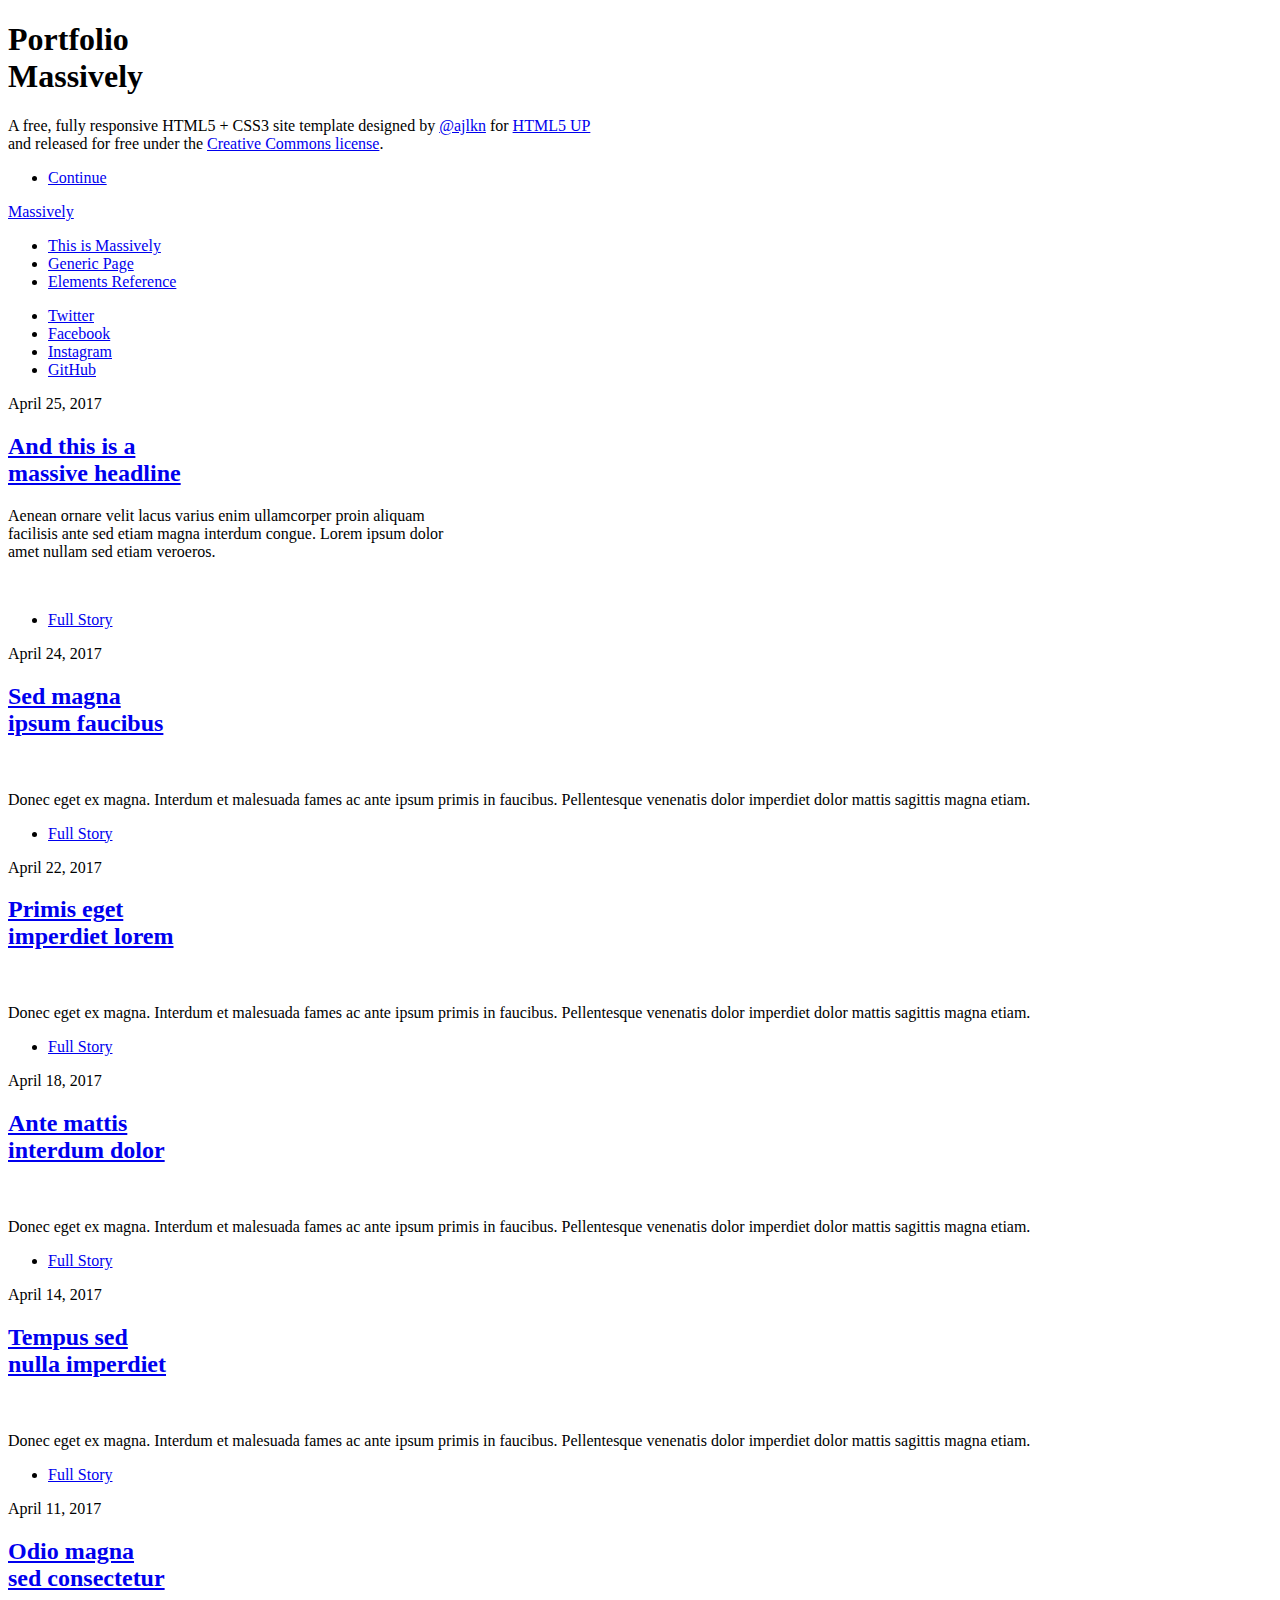
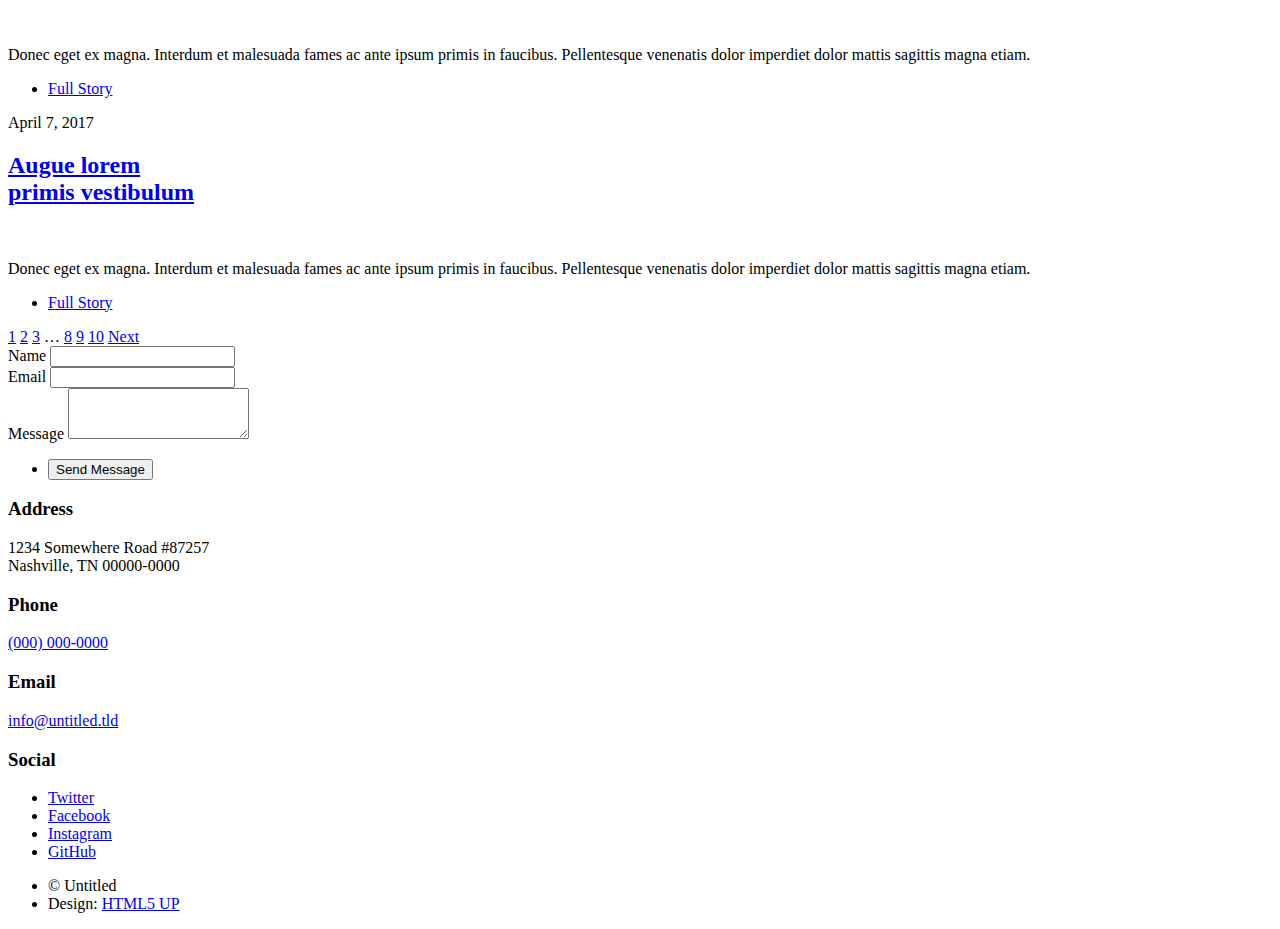
==== index.html @ 1405ef48 "Add files via upload" ====
<!DOCTYPE HTML>
<!--
	Massively by HTML5 UP
	html5up.net | @ajlkn
	Free for personal and commercial use under the CCA 3.0 license (html5up.net/license)
-->
<html>
	<head>
		<title>Massively by HTML5 UP</title>
		<meta charset="utf-8" />
		<meta name="viewport" content="width=device-width, initial-scale=1, user-scalable=no" />
		<link rel="stylesheet" href="assets/css/main.css" />
		<noscript><link rel="stylesheet" href="assets/css/noscript.css" /></noscript>
	</head>
	<body class="is-preload">

		<!-- Wrapper -->
			<div id="wrapper" class="fade-in">

				<!-- Intro -->
					<div id="intro">
						<h1>Portfolio<br />
						Massively</h1>
						<p>A free, fully responsive HTML5 + CSS3 site template designed by <a href="https://twitter.com/ajlkn">@ajlkn</a> for <a href="https://html5up.net">HTML5 UP</a><br />
						and released for free under the <a href="https://html5up.net/license">Creative Commons license</a>.</p>
						<ul class="actions">
							<li><a href="#header" class="button icon solid solo fa-arrow-down scrolly">Continue</a></li>
						</ul>
					</div>

				<!-- Header -->
					<header id="header">
						<a href="index.html" class="logo">Massively</a>
					</header>

				<!-- Nav -->
					<nav id="nav">
						<ul class="links">
							<li class="active"><a href="index.html">This is Massively</a></li>
							<li><a href="generic.html">Generic Page</a></li>
							<li><a href="elements.html">Elements Reference</a></li>
						</ul>
						<ul class="icons">
							<li><a href="#" class="icon brands fa-twitter"><span class="label">Twitter</span></a></li>
							<li><a href="#" class="icon brands fa-facebook-f"><span class="label">Facebook</span></a></li>
							<li><a href="#" class="icon brands fa-linkedin"><span class="label">Instagram</span></a></li>
							<li><a href="#" class="icon brands fa-github"><span class="label">GitHub</span></a></li>
						</ul>
					</nav>

				<!-- Main -->
					<div id="main">

						<!-- Featured Post -->
							<article class="post featured">
								<header class="major">
									<span class="date">April 25, 2017</span>
									<h2><a href="#">And this is a<br />
									massive headline</a></h2>
									<p>Aenean ornare velit lacus varius enim ullamcorper proin aliquam<br />
									facilisis ante sed etiam magna interdum congue. Lorem ipsum dolor<br />
									amet nullam sed etiam veroeros.</p>
								</header>
								<a href="#" class="image main"><img src="images/pic01.jpg" alt="" /></a>
								<ul class="actions special">
									<li><a href="#" class="button large">Full Story</a></li>
								</ul>
							</article>

						<!-- Posts -->
							<section class="posts">
								<article>
									<header>
										<span class="date">April 24, 2017</span>
										<h2><a href="#">Sed magna<br />
										ipsum faucibus</a></h2>
									</header>
									<a href="#" class="image fit"><img src="images/pic02.jpg" alt="" /></a>
									<p>Donec eget ex magna. Interdum et malesuada fames ac ante ipsum primis in faucibus. Pellentesque venenatis dolor imperdiet dolor mattis sagittis magna etiam.</p>
									<ul class="actions special">
										<li><a href="#" class="button">Full Story</a></li>
									</ul>
								</article>
								<article>
									<header>
										<span class="date">April 22, 2017</span>
										<h2><a href="#">Primis eget<br />
										imperdiet lorem</a></h2>
									</header>
									<a href="#" class="image fit"><img src="images/pic03.jpg" alt="" /></a>
									<p>Donec eget ex magna. Interdum et malesuada fames ac ante ipsum primis in faucibus. Pellentesque venenatis dolor imperdiet dolor mattis sagittis magna etiam.</p>
									<ul class="actions special">
										<li><a href="#" class="button">Full Story</a></li>
									</ul>
								</article>
								<article>
									<header>
										<span class="date">April 18, 2017</span>
										<h2><a href="#">Ante mattis<br />
										interdum dolor</a></h2>
									</header>
									<a href="#" class="image fit"><img src="images/pic04.jpg" alt="" /></a>
									<p>Donec eget ex magna. Interdum et malesuada fames ac ante ipsum primis in faucibus. Pellentesque venenatis dolor imperdiet dolor mattis sagittis magna etiam.</p>
									<ul class="actions special">
										<li><a href="#" class="button">Full Story</a></li>
									</ul>
								</article>
								<article>
									<header>
										<span class="date">April 14, 2017</span>
										<h2><a href="#">Tempus sed<br />
										nulla imperdiet</a></h2>
									</header>
									<a href="#" class="image fit"><img src="images/pic05.jpg" alt="" /></a>
									<p>Donec eget ex magna. Interdum et malesuada fames ac ante ipsum primis in faucibus. Pellentesque venenatis dolor imperdiet dolor mattis sagittis magna etiam.</p>
									<ul class="actions special">
										<li><a href="#" class="button">Full Story</a></li>
									</ul>
								</article>
								<article>
									<header>
										<span class="date">April 11, 2017</span>
										<h2><a href="#">Odio magna<br />
										sed consectetur</a></h2>
									</header>
									<a href="#" class="image fit"><img src="images/pic06.jpg" alt="" /></a>
									<p>Donec eget ex magna. Interdum et malesuada fames ac ante ipsum primis in faucibus. Pellentesque venenatis dolor imperdiet dolor mattis sagittis magna etiam.</p>
									<ul class="actions special">
										<li><a href="#" class="button">Full Story</a></li>
									</ul>
								</article>
								<article>
									<header>
										<span class="date">April 7, 2017</span>
										<h2><a href="#">Augue lorem<br />
										primis vestibulum</a></h2>
									</header>
									<a href="#" class="image fit"><img src="images/pic07.jpg" alt="" /></a>
									<p>Donec eget ex magna. Interdum et malesuada fames ac ante ipsum primis in faucibus. Pellentesque venenatis dolor imperdiet dolor mattis sagittis magna etiam.</p>
									<ul class="actions special">
										<li><a href="#" class="button">Full Story</a></li>
									</ul>
								</article>
							</section>

						<!-- Footer -->
							<footer>
								<div class="pagination">
									<!--<a href="#" class="previous">Prev</a>-->
									<a href="#" class="page active">1</a>
									<a href="#" class="page">2</a>
									<a href="#" class="page">3</a>
									<span class="extra">&hellip;</span>
									<a href="#" class="page">8</a>
									<a href="#" class="page">9</a>
									<a href="#" class="page">10</a>
									<a href="#" class="next">Next</a>
								</div>
							</footer>

					</div>

				<!-- Footer -->
					<footer id="footer">
						<section>
							<form method="post" action="#">
								<div class="fields">
									<div class="field">
										<label for="name">Name</label>
										<input type="text" name="name" id="name" />
									</div>
									<div class="field">
										<label for="email">Email</label>
										<input type="text" name="email" id="email" />
									</div>
									<div class="field">
										<label for="message">Message</label>
										<textarea name="message" id="message" rows="3"></textarea>
									</div>
								</div>
								<ul class="actions">
									<li><input type="submit" value="Send Message" /></li>
								</ul>
							</form>
						</section>
						<section class="split contact">
							<section class="alt">
								<h3>Address</h3>
								<p>1234 Somewhere Road #87257<br />
								Nashville, TN 00000-0000</p>
							</section>
							<section>
								<h3>Phone</h3>
								<p><a href="#">(000) 000-0000</a></p>
							</section>
							<section>
								<h3>Email</h3>
								<p><a href="#">info@untitled.tld</a></p>
							</section>
							<section>
								<h3>Social</h3>
								<ul class="icons alt">
									<li><a href="#" class="icon brands alt fa-twitter"><span class="label">Twitter</span></a></li>
									<li><a href="#" class="icon brands alt fa-facebook-f"><span class="label">Facebook</span></a></li>
									<li><a href="#" class="icon brands alt fa-instagram"><span class="label">Instagram</span></a></li>
									<li><a href="#" class="icon brands alt fa-github"><span class="label">GitHub</span></a></li>
								</ul>
							</section>
						</section>
					</footer>

				<!-- Copyright -->
					<div id="copyright">
						<ul><li>&copy; Untitled</li><li>Design: <a href="https://html5up.net">HTML5 UP</a></li></ul>
					</div>

			</div>

		<!-- Scripts -->
			<script src="assets/js/jquery.min.js"></script>
			<script src="assets/js/jquery.scrollex.min.js"></script>
			<script src="assets/js/jquery.scrolly.min.js"></script>
			<script src="assets/js/browser.min.js"></script>
			<script src="assets/js/breakpoints.min.js"></script>
			<script src="assets/js/util.js"></script>
			<script src="assets/js/main.js"></script>

	</body>
</html>
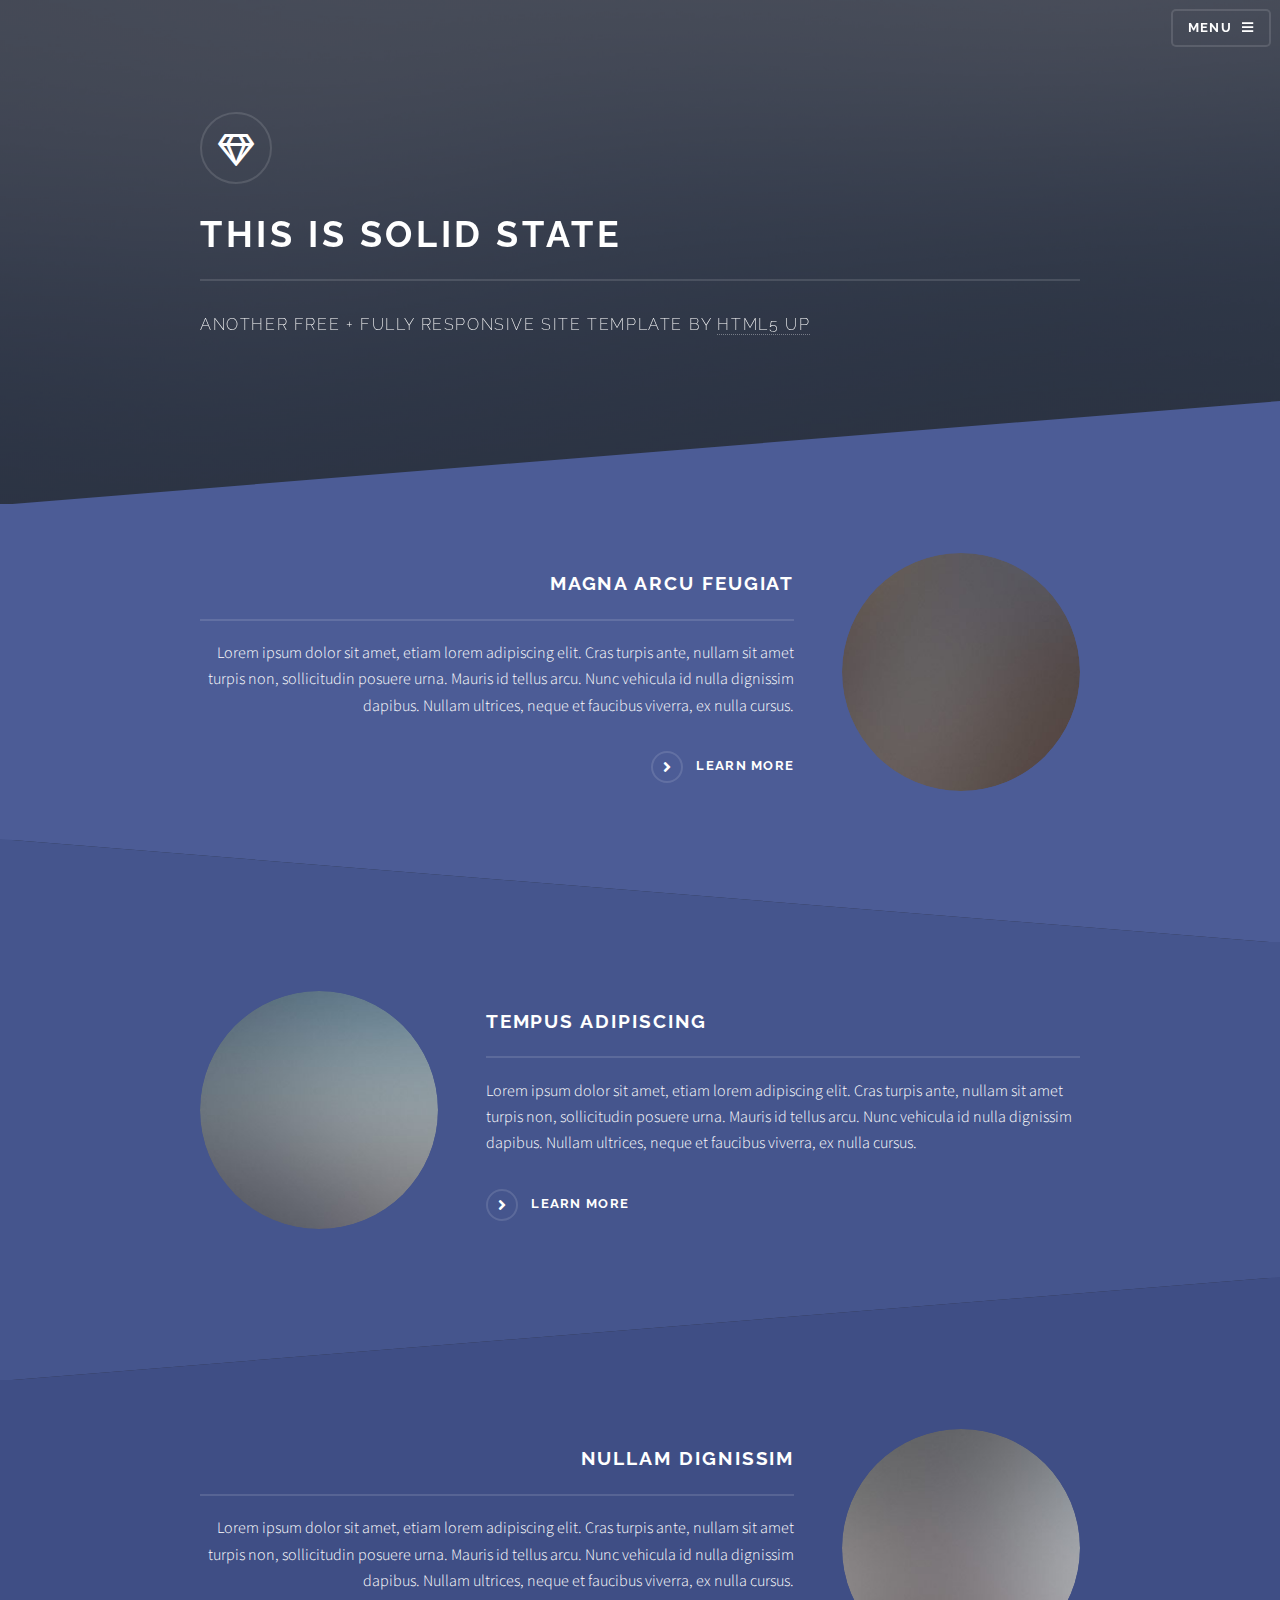
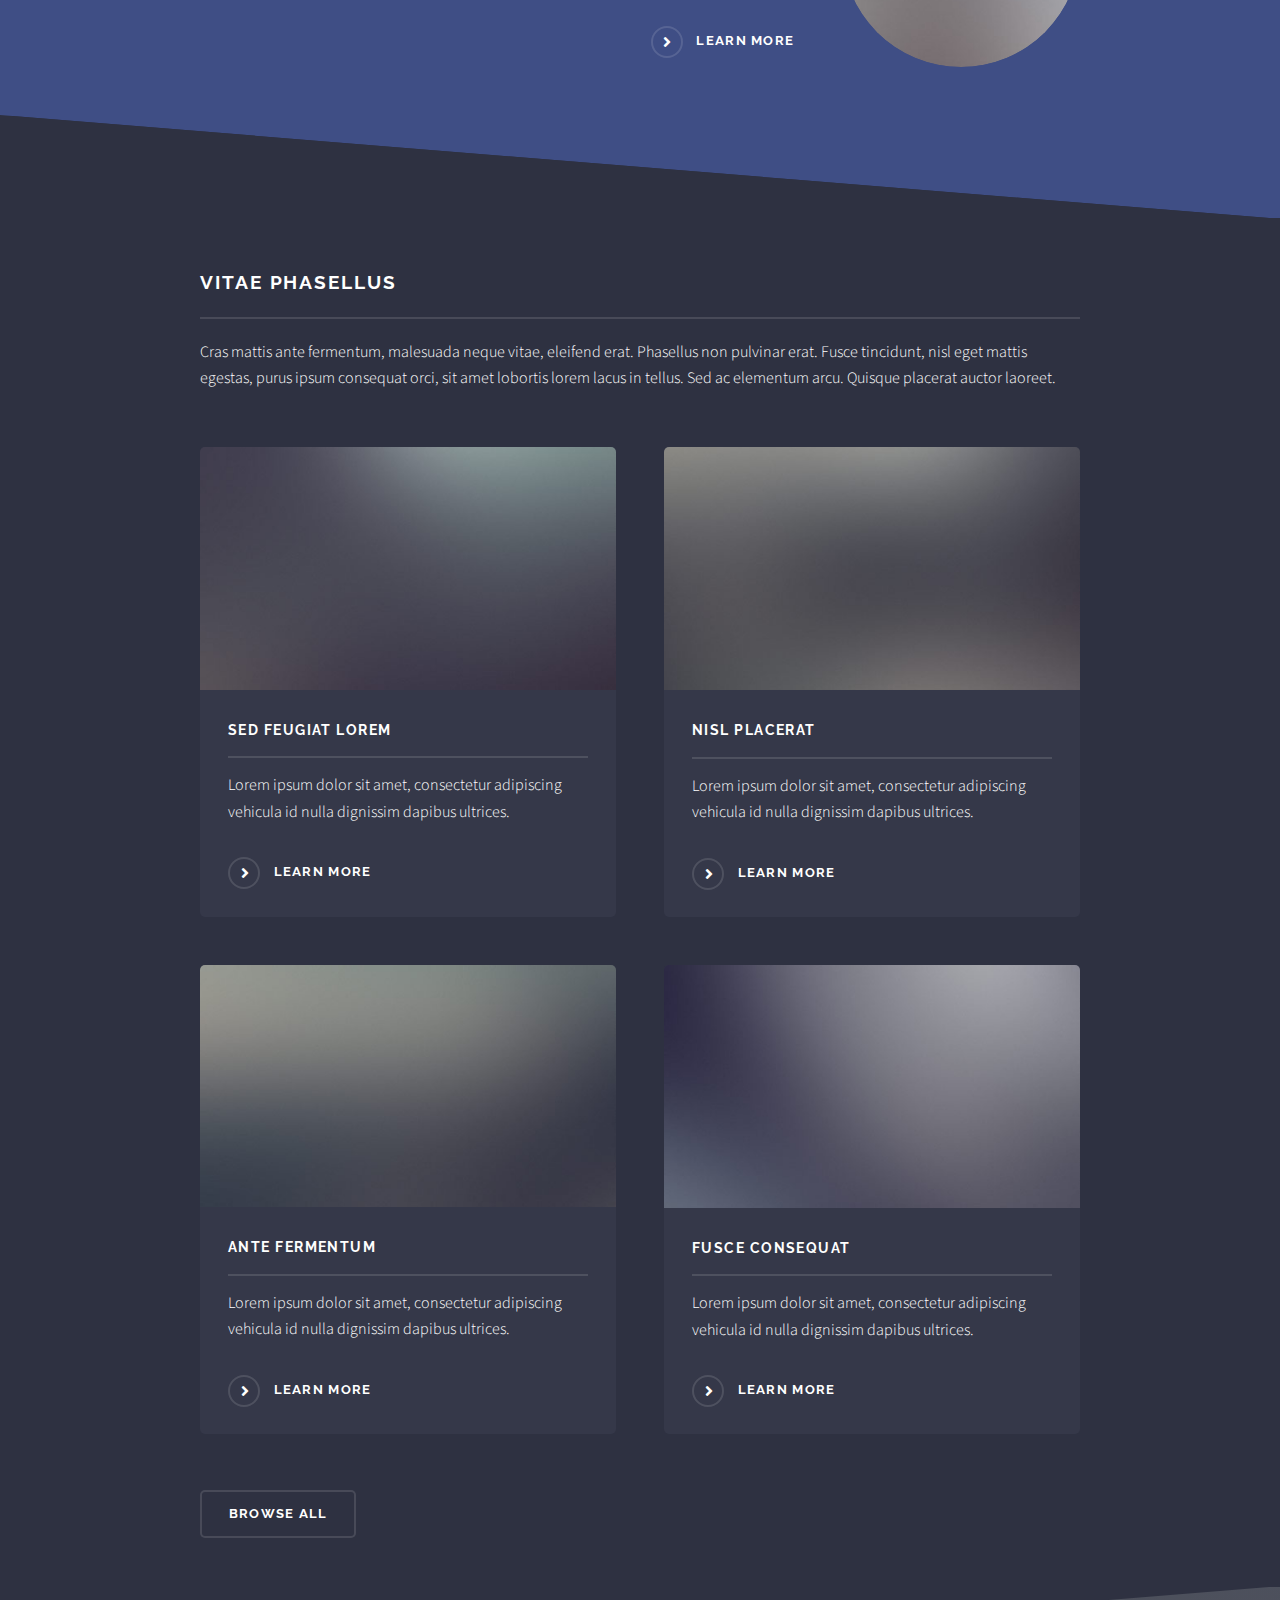
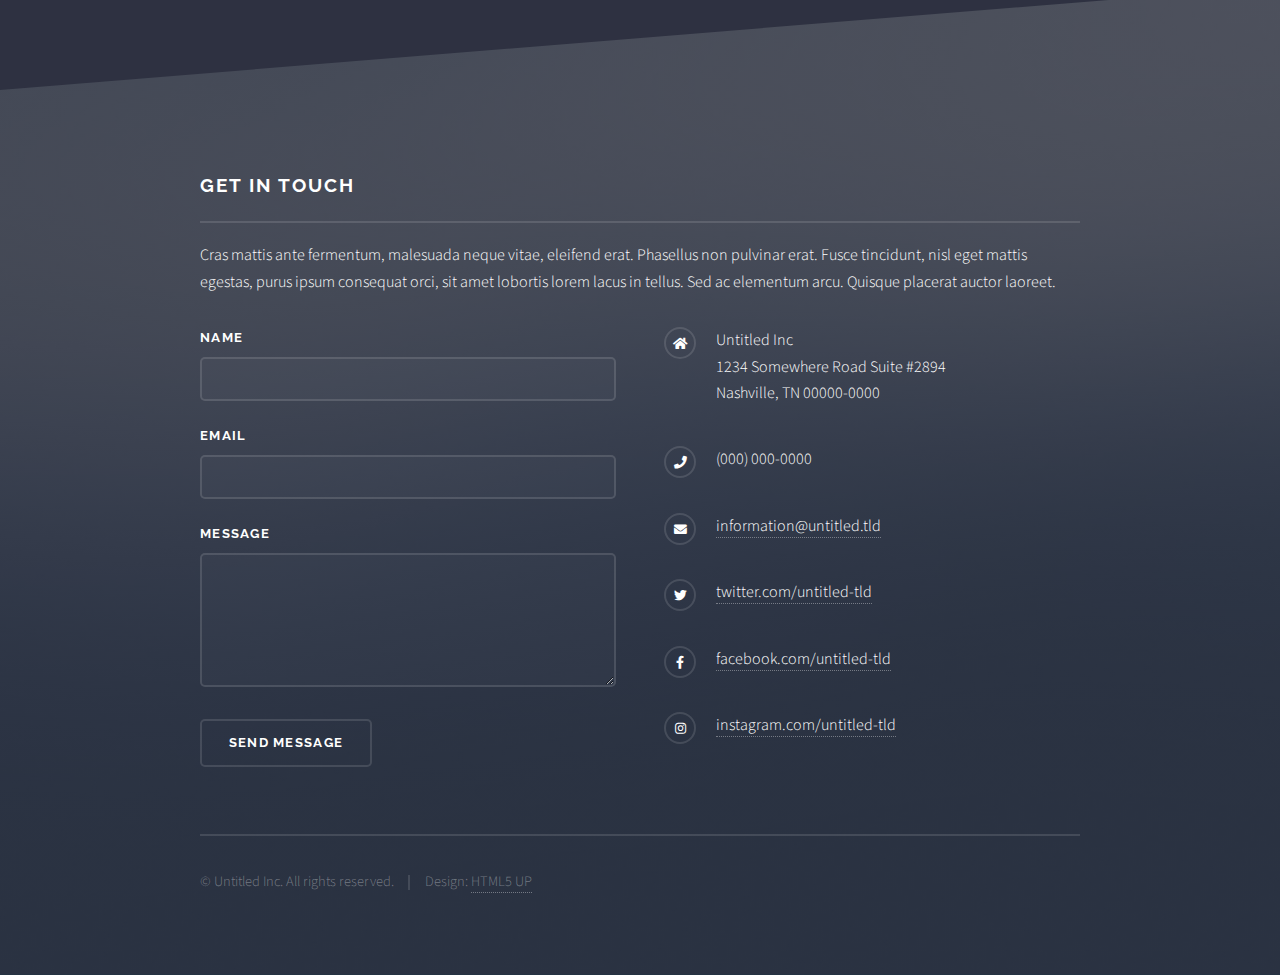
==== commit 2352ae18: "Add files via upload" ====
--- a/index.html
+++ b/index.html
@@ -1,12 +1,12 @@
 <!DOCTYPE HTML>
 <!--
-	Massively by HTML5 UP
+	Solid State by HTML5 UP
 	html5up.net | @ajlkn
 	Free for personal and commercial use under the CCA 3.0 license (html5up.net/license)
 -->
 <html>
 	<head>
-		<title>Massively by HTML5 UP</title>
+		<title>Solid State by HTML5 UP</title>
 		<meta charset="utf-8" />
 		<meta name="viewport" content="width=device-width, initial-scale=1, user-scalable=no" />
 		<link rel="stylesheet" href="assets/css/main.css" />
@@ -14,155 +14,124 @@
 	</head>
 	<body class="is-preload">
 
-		<!-- Wrapper -->
-			<div id="wrapper" class="fade-in">
-
-				<!-- Intro -->
-					<div id="intro">
-						<h1>Portfolio<br />
-						Massively</h1>
-						<p>A free, fully responsive HTML5 + CSS3 site template designed by <a href="https://twitter.com/ajlkn">@ajlkn</a> for <a href="https://html5up.net">HTML5 UP</a><br />
-						and released for free under the <a href="https://html5up.net/license">Creative Commons license</a>.</p>
-						<ul class="actions">
-							<li><a href="#header" class="button icon solid solo fa-arrow-down scrolly">Continue</a></li>
-						</ul>
-					</div>
+		<!-- Page Wrapper -->
+			<div id="page-wrapper">
 
 				<!-- Header -->
-					<header id="header">
-						<a href="index.html" class="logo">Massively</a>
+					<header id="header" class="alt">
+						<h1><a href="index.html">Solid State</a></h1>
+						<nav>
+							<a href="#menu">Menu</a>
+						</nav>
 					</header>
 
-				<!-- Nav -->
-					<nav id="nav">
-						<ul class="links">
-							<li class="active"><a href="index.html">This is Massively</a></li>
-							<li><a href="generic.html">Generic Page</a></li>
-							<li><a href="elements.html">Elements Reference</a></li>
-						</ul>
-						<ul class="icons">
-							<li><a href="#" class="icon brands fa-twitter"><span class="label">Twitter</span></a></li>
-							<li><a href="#" class="icon brands fa-facebook-f"><span class="label">Facebook</span></a></li>
-							<li><a href="#" class="icon brands fa-linkedin"><span class="label">Instagram</span></a></li>
-							<li><a href="#" class="icon brands fa-github"><span class="label">GitHub</span></a></li>
-						</ul>
+				<!-- Menu -->
+					<nav id="menu">
+						<div class="inner">
+							<h2>Menu</h2>
+							<ul class="links">
+								<li><a href="index.html">Home</a></li>
+								<li><a href="generic.html">Generic</a></li>
+								<li><a href="elements.html">Elements</a></li>
+								<li><a href="#">Log In</a></li>
+								<li><a href="#">Sign Up</a></li>
+							</ul>
+							<a href="#" class="close">Close</a>
+						</div>
 					</nav>
 
-				<!-- Main -->
-					<div id="main">
+				<!-- Banner -->
+					<section id="banner">
+						<div class="inner">
+							<div class="logo"><span class="icon fa-gem"></span></div>
+							<h2>This is Solid State</h2>
+							<p>Another free + fully responsive site template by <a href="http://html5up.net">HTML5 UP</a></p>
+						</div>
+					</section>
 
-						<!-- Featured Post -->
-							<article class="post featured">
-								<header class="major">
-									<span class="date">April 25, 2017</span>
-									<h2><a href="#">And this is a<br />
-									massive headline</a></h2>
-									<p>Aenean ornare velit lacus varius enim ullamcorper proin aliquam<br />
-									facilisis ante sed etiam magna interdum congue. Lorem ipsum dolor<br />
-									amet nullam sed etiam veroeros.</p>
-								</header>
-								<a href="#" class="image main"><img src="images/pic01.jpg" alt="" /></a>
-								<ul class="actions special">
-									<li><a href="#" class="button large">Full Story</a></li>
-								</ul>
-							</article>
+				<!-- Wrapper -->
+					<section id="wrapper">
 
-						<!-- Posts -->
-							<section class="posts">
-								<article>
-									<header>
-										<span class="date">April 24, 2017</span>
-										<h2><a href="#">Sed magna<br />
-										ipsum faucibus</a></h2>
-									</header>
-									<a href="#" class="image fit"><img src="images/pic02.jpg" alt="" /></a>
-									<p>Donec eget ex magna. Interdum et malesuada fames ac ante ipsum primis in faucibus. Pellentesque venenatis dolor imperdiet dolor mattis sagittis magna etiam.</p>
-									<ul class="actions special">
-										<li><a href="#" class="button">Full Story</a></li>
-									</ul>
-								</article>
-								<article>
-									<header>
-										<span class="date">April 22, 2017</span>
-										<h2><a href="#">Primis eget<br />
-										imperdiet lorem</a></h2>
-									</header>
-									<a href="#" class="image fit"><img src="images/pic03.jpg" alt="" /></a>
-									<p>Donec eget ex magna. Interdum et malesuada fames ac ante ipsum primis in faucibus. Pellentesque venenatis dolor imperdiet dolor mattis sagittis magna etiam.</p>
-									<ul class="actions special">
-										<li><a href="#" class="button">Full Story</a></li>
-									</ul>
-								</article>
-								<article>
-									<header>
-										<span class="date">April 18, 2017</span>
-										<h2><a href="#">Ante mattis<br />
-										interdum dolor</a></h2>
-									</header>
-									<a href="#" class="image fit"><img src="images/pic04.jpg" alt="" /></a>
-									<p>Donec eget ex magna. Interdum et malesuada fames ac ante ipsum primis in faucibus. Pellentesque venenatis dolor imperdiet dolor mattis sagittis magna etiam.</p>
-									<ul class="actions special">
-										<li><a href="#" class="button">Full Story</a></li>
-									</ul>
-								</article>
-								<article>
-									<header>
-										<span class="date">April 14, 2017</span>
-										<h2><a href="#">Tempus sed<br />
-										nulla imperdiet</a></h2>
-									</header>
-									<a href="#" class="image fit"><img src="images/pic05.jpg" alt="" /></a>
-									<p>Donec eget ex magna. Interdum et malesuada fames ac ante ipsum primis in faucibus. Pellentesque venenatis dolor imperdiet dolor mattis sagittis magna etiam.</p>
-									<ul class="actions special">
-										<li><a href="#" class="button">Full Story</a></li>
-									</ul>
-								</article>
-								<article>
-									<header>
-										<span class="date">April 11, 2017</span>
-										<h2><a href="#">Odio magna<br />
-										sed consectetur</a></h2>
-									</header>
-									<a href="#" class="image fit"><img src="images/pic06.jpg" alt="" /></a>
-									<p>Donec eget ex magna. Interdum et malesuada fames ac ante ipsum primis in faucibus. Pellentesque venenatis dolor imperdiet dolor mattis sagittis magna etiam.</p>
-									<ul class="actions special">
-										<li><a href="#" class="button">Full Story</a></li>
-									</ul>
-								</article>
-								<article>
-									<header>
-										<span class="date">April 7, 2017</span>
-										<h2><a href="#">Augue lorem<br />
-										primis vestibulum</a></h2>
-									</header>
-									<a href="#" class="image fit"><img src="images/pic07.jpg" alt="" /></a>
-									<p>Donec eget ex magna. Interdum et malesuada fames ac ante ipsum primis in faucibus. Pellentesque venenatis dolor imperdiet dolor mattis sagittis magna etiam.</p>
-									<ul class="actions special">
-										<li><a href="#" class="button">Full Story</a></li>
-									</ul>
-								</article>
+						<!-- One -->
+							<section id="one" class="wrapper spotlight style1">
+								<div class="inner">
+									<a href="#" class="image"><img src="images/pic01.jpg" alt="" /></a>
+									<div class="content">
+										<h2 class="major">Magna arcu feugiat</h2>
+										<p>Lorem ipsum dolor sit amet, etiam lorem adipiscing elit. Cras turpis ante, nullam sit amet turpis non, sollicitudin posuere urna. Mauris id tellus arcu. Nunc vehicula id nulla dignissim dapibus. Nullam ultrices, neque et faucibus viverra, ex nulla cursus.</p>
+										<a href="#" class="special">Learn more</a>
+									</div>
+								</div>
 							</section>
 
-						<!-- Footer -->
-							<footer>
-								<div class="pagination">
-									<!--<a href="#" class="previous">Prev</a>-->
-									<a href="#" class="page active">1</a>
-									<a href="#" class="page">2</a>
-									<a href="#" class="page">3</a>
-									<span class="extra">&hellip;</span>
-									<a href="#" class="page">8</a>
-									<a href="#" class="page">9</a>
-									<a href="#" class="page">10</a>
-									<a href="#" class="next">Next</a>
+						<!-- Two -->
+							<section id="two" class="wrapper alt spotlight style2">
+								<div class="inner">
+									<a href="#" class="image"><img src="images/pic02.jpg" alt="" /></a>
+									<div class="content">
+										<h2 class="major">Tempus adipiscing</h2>
+										<p>Lorem ipsum dolor sit amet, etiam lorem adipiscing elit. Cras turpis ante, nullam sit amet turpis non, sollicitudin posuere urna. Mauris id tellus arcu. Nunc vehicula id nulla dignissim dapibus. Nullam ultrices, neque et faucibus viverra, ex nulla cursus.</p>
+										<a href="#" class="special">Learn more</a>
+									</div>
 								</div>
-							</footer>
+							</section>
 
-					</div>
+						<!-- Three -->
+							<section id="three" class="wrapper spotlight style3">
+								<div class="inner">
+									<a href="#" class="image"><img src="images/pic03.jpg" alt="" /></a>
+									<div class="content">
+										<h2 class="major">Nullam dignissim</h2>
+										<p>Lorem ipsum dolor sit amet, etiam lorem adipiscing elit. Cras turpis ante, nullam sit amet turpis non, sollicitudin posuere urna. Mauris id tellus arcu. Nunc vehicula id nulla dignissim dapibus. Nullam ultrices, neque et faucibus viverra, ex nulla cursus.</p>
+										<a href="#" class="special">Learn more</a>
+									</div>
+								</div>
+							</section>
+
+						<!-- Four -->
+							<section id="four" class="wrapper alt style1">
+								<div class="inner">
+									<h2 class="major">Vitae phasellus</h2>
+									<p>Cras mattis ante fermentum, malesuada neque vitae, eleifend erat. Phasellus non pulvinar erat. Fusce tincidunt, nisl eget mattis egestas, purus ipsum consequat orci, sit amet lobortis lorem lacus in tellus. Sed ac elementum arcu. Quisque placerat auctor laoreet.</p>
+									<section class="features">
+										<article>
+											<a href="#" class="image"><img src="images/pic04.jpg" alt="" /></a>
+											<h3 class="major">Sed feugiat lorem</h3>
+											<p>Lorem ipsum dolor sit amet, consectetur adipiscing vehicula id nulla dignissim dapibus ultrices.</p>
+											<a href="#" class="special">Learn more</a>
+										</article>
+										<article>
+											<a href="#" class="image"><img src="images/pic05.jpg" alt="" /></a>
+											<h3 class="major">Nisl placerat</h3>
+											<p>Lorem ipsum dolor sit amet, consectetur adipiscing vehicula id nulla dignissim dapibus ultrices.</p>
+											<a href="#" class="special">Learn more</a>
+										</article>
+										<article>
+											<a href="#" class="image"><img src="images/pic06.jpg" alt="" /></a>
+											<h3 class="major">Ante fermentum</h3>
+											<p>Lorem ipsum dolor sit amet, consectetur adipiscing vehicula id nulla dignissim dapibus ultrices.</p>
+											<a href="#" class="special">Learn more</a>
+										</article>
+										<article>
+											<a href="#" class="image"><img src="images/pic07.jpg" alt="" /></a>
+											<h3 class="major">Fusce consequat</h3>
+											<p>Lorem ipsum dolor sit amet, consectetur adipiscing vehicula id nulla dignissim dapibus ultrices.</p>
+											<a href="#" class="special">Learn more</a>
+										</article>
+									</section>
+									<ul class="actions">
+										<li><a href="#" class="button">Browse All</a></li>
+									</ul>
+								</div>
+							</section>
+
+					</section>
 
 				<!-- Footer -->
-					<footer id="footer">
-						<section>
+					<section id="footer">
+						<div class="inner">
+							<h2 class="major">Get in touch</h2>
+							<p>Cras mattis ante fermentum, malesuada neque vitae, eleifend erat. Phasellus non pulvinar erat. Fusce tincidunt, nisl eget mattis egestas, purus ipsum consequat orci, sit amet lobortis lorem lacus in tellus. Sed ac elementum arcu. Quisque placerat auctor laoreet.</p>
 							<form method="post" action="#">
 								<div class="fields">
 									<div class="field">
@@ -171,55 +140,40 @@
 									</div>
 									<div class="field">
 										<label for="email">Email</label>
-										<input type="text" name="email" id="email" />
+										<input type="email" name="email" id="email" />
 									</div>
 									<div class="field">
 										<label for="message">Message</label>
-										<textarea name="message" id="message" rows="3"></textarea>
+										<textarea name="message" id="message" rows="4"></textarea>
 									</div>
 								</div>
 								<ul class="actions">
 									<li><input type="submit" value="Send Message" /></li>
 								</ul>
 							</form>
-						</section>
-						<section class="split contact">
-							<section class="alt">
-								<h3>Address</h3>
-								<p>1234 Somewhere Road #87257<br />
-								Nashville, TN 00000-0000</p>
-							</section>
-							<section>
-								<h3>Phone</h3>
-								<p><a href="#">(000) 000-0000</a></p>
-							</section>
-							<section>
-								<h3>Email</h3>
-								<p><a href="#">info@untitled.tld</a></p>
-							</section>
-							<section>
-								<h3>Social</h3>
-								<ul class="icons alt">
-									<li><a href="#" class="icon brands alt fa-twitter"><span class="label">Twitter</span></a></li>
-									<li><a href="#" class="icon brands alt fa-facebook-f"><span class="label">Facebook</span></a></li>
-									<li><a href="#" class="icon brands alt fa-instagram"><span class="label">Instagram</span></a></li>
-									<li><a href="#" class="icon brands alt fa-github"><span class="label">GitHub</span></a></li>
-								</ul>
-							</section>
-						</section>
-					</footer>
-
-				<!-- Copyright -->
-					<div id="copyright">
-						<ul><li>&copy; Untitled</li><li>Design: <a href="https://html5up.net">HTML5 UP</a></li></ul>
-					</div>
+							<ul class="contact">
+								<li class="icon solid fa-home">
+									Untitled Inc<br />
+									1234 Somewhere Road Suite #2894<br />
+									Nashville, TN 00000-0000
+								</li>
+								<li class="icon solid fa-phone">(000) 000-0000</li>
+								<li class="icon solid fa-envelope"><a href="#">information@untitled.tld</a></li>
+								<li class="icon brands fa-twitter"><a href="#">twitter.com/untitled-tld</a></li>
+								<li class="icon brands fa-facebook-f"><a href="#">facebook.com/untitled-tld</a></li>
+								<li class="icon brands fa-instagram"><a href="#">instagram.com/untitled-tld</a></li>
+							</ul>
+							<ul class="copyright">
+								<li>&copy; Untitled Inc. All rights reserved.</li><li>Design: <a href="http://html5up.net">HTML5 UP</a></li>
+							</ul>
+						</div>
+					</section>
 
 			</div>
 
 		<!-- Scripts -->
 			<script src="assets/js/jquery.min.js"></script>
 			<script src="assets/js/jquery.scrollex.min.js"></script>
-			<script src="assets/js/jquery.scrolly.min.js"></script>
 			<script src="assets/js/browser.min.js"></script>
 			<script src="assets/js/breakpoints.min.js"></script>
 			<script src="assets/js/util.js"></script>
--- a/assets/css/main.css
+++ b/assets/css/main.css
@@ -0,0 +1,4156 @@
+@import url(fontawesome-all.min.css);
+@import url("https://fonts.googleapis.com/css?family=Raleway:200,700|Source+Sans+Pro:300,600,300italic,600italic");
+
+/*
+	Solid State by HTML5 UP
+	html5up.net | @ajlkn
+	Free for personal and commercial use under the CCA 3.0 license (html5up.net/license)
+*/
+
+html, body, div, span, applet, object,
+iframe, h1, h2, h3, h4, h5, h6, p, blockquote,
+pre, a, abbr, acronym, address, big, cite,
+code, del, dfn, em, img, ins, kbd, q, s, samp,
+small, strike, strong, sub, sup, tt, var, b,
+u, i, center, dl, dt, dd, ol, ul, li, fieldset,
+form, label, legend, table, caption, tbody,
+tfoot, thead, tr, th, td, article, aside,
+canvas, details, embed, figure, figcaption,
+footer, header, hgroup, menu, nav, output, ruby,
+section, summary, time, mark, audio, video {
+	margin: 0;
+	padding: 0;
+	border: 0;
+	font-size: 100%;
+	font: inherit;
+	vertical-align: baseline;}
+
+article, aside, details, figcaption, figure,
+footer, header, hgroup, menu, nav, section {
+	display: block;}
+
+body {
+	line-height: 1;
+}
+
+ol, ul {
+	list-style: none;
+}
+
+blockquote, q {
+	quotes: none;
+}
+
+	blockquote:before, blockquote:after, q:before, q:after {
+		content: '';
+		content: none;
+	}
+
+table {
+	border-collapse: collapse;
+	border-spacing: 0;
+}
+
+body {
+	-webkit-text-size-adjust: none;
+}
+
+mark {
+	background-color: transparent;
+	color: inherit;
+}
+
+input::-moz-focus-inner {
+	border: 0;
+	padding: 0;
+}
+
+input, select, textarea {
+	-moz-appearance: none;
+	-webkit-appearance: none;
+	-ms-appearance: none;
+	appearance: none;
+}
+
+/* Basic */
+
+	@-ms-viewport {
+		width: device-width;
+	}
+
+	body {
+		-ms-overflow-style: scrollbar;
+	}
+
+	@media screen and (max-width: 480px) {
+
+		html, body {
+			min-width: 320px;
+		}
+
+	}
+
+	html {
+		box-sizing: border-box;
+	}
+
+	*, *:before, *:after {
+		box-sizing: inherit;
+	}
+
+	body {
+		background-color: #2e3141;
+		background-image: linear-gradient(to top, rgba(46, 49, 65, 0.8), rgba(46, 49, 65, 0.8)), url("../../images/bg.jpg");
+		background-size: auto,+ cover;
+		background-attachment: fixed,+ fixed;
+		background-position: center,+ center;
+	}
+
+		body.is-preload *, body.is-preload *:before, body.is-preload *:after {
+			-moz-animation: none !important;
+			-webkit-animation: none !important;
+			-ms-animation: none !important;
+			animation: none !important;
+			-moz-transition: none !important;
+			-webkit-transition: none !important;
+			-ms-transition: none !important;
+			transition: none !important;
+		}
+
+/* Type */
+
+	body, input, select, textarea {
+		color: #ffffff;
+		font-family: "Source Sans Pro", Helvetica, sans-serif;
+		font-size: 16.5pt;
+		font-weight: 300;
+		line-height: 1.65;
+	}
+
+		@media screen and (max-width: 1680px) {
+
+			body, input, select, textarea {
+				font-size: 13pt;
+			}
+
+		}
+
+		@media screen and (max-width: 1280px) {
+
+			body, input, select, textarea {
+				font-size: 12pt;
+			}
+
+		}
+
+		@media screen and (max-width: 980px) {
+
+			body, input, select, textarea {
+				font-size: 12pt;
+			}
+
+		}
+
+		@media screen and (max-width: 736px) {
+
+			body, input, select, textarea {
+				font-size: 12pt;
+			}
+
+		}
+
+		@media screen and (max-width: 480px) {
+
+			body, input, select, textarea {
+				font-size: 12pt;
+			}
+
+		}
+
+	a {
+		-moz-transition: color 0.2s ease-in-out, border-bottom-color 0.2s ease-in-out;
+		-webkit-transition: color 0.2s ease-in-out, border-bottom-color 0.2s ease-in-out;
+		-ms-transition: color 0.2s ease-in-out, border-bottom-color 0.2s ease-in-out;
+		transition: color 0.2s ease-in-out, border-bottom-color 0.2s ease-in-out;
+		border-bottom: dotted 1px rgba(255, 255, 255, 0.35);
+		color: #ffffff;
+		text-decoration: none;
+	}
+
+		a:hover {
+			border-bottom-color: transparent;
+			color: #ffffff !important;
+		}
+
+		a.special:not(.button) {
+			text-decoration: none;
+			border-bottom: 0;
+			display: block;
+			font-family: Raleway, Helvetica, sans-serif;
+			font-size: 0.8em;
+			font-weight: 700;
+			letter-spacing: 0.1em;
+			margin: 0 0 2em 0;
+			text-transform: uppercase;
+		}
+
+			a.special:not(.button):before {
+				-moz-osx-font-smoothing: grayscale;
+				-webkit-font-smoothing: antialiased;
+				display: inline-block;
+				font-style: normal;
+				font-variant: normal;
+				text-rendering: auto;
+				line-height: 1;
+				text-transform: none !important;
+				font-family: 'Font Awesome 5 Free';
+				font-weight: 900;
+			}
+
+			a.special:not(.button):before {
+				-moz-transition: background-color 0.2s ease-in-out;
+				-webkit-transition: background-color 0.2s ease-in-out;
+				-ms-transition: background-color 0.2s ease-in-out;
+				transition: background-color 0.2s ease-in-out;
+				border-radius: 100%;
+				border: solid 2px rgba(255, 255, 255, 0.125);
+				content: '\f105';
+				display: inline-block;
+				font-size: 1.25em;
+				height: 2em;
+				line-height: 1.75em;
+				margin-right: 0.85em;
+				text-align: center;
+				text-indent: 0.15em;
+				vertical-align: middle;
+				width: 2em;
+			}
+
+			a.special:not(.button):hover:before {
+				background-color: rgba(255, 255, 255, 0.025);
+			}
+
+			a.special:not(.button):active:before {
+				background-color: rgba(255, 255, 255, 0.075);
+			}
+
+	strong, b {
+		color: #ffffff;
+		font-weight: 600;
+	}
+
+	em, i {
+		font-style: italic;
+	}
+
+	p {
+		margin: 0 0 2em 0;
+	}
+
+	h1, h2, h3, h4, h5, h6 {
+		color: #ffffff;
+		font-family: Raleway, Helvetica, sans-serif;
+		font-weight: 700;
+		letter-spacing: 0.1em;
+		margin: 0 0 1em 0;
+		text-transform: uppercase;
+	}
+
+		h1 a, h2 a, h3 a, h4 a, h5 a, h6 a {
+			color: inherit;
+			text-decoration: none;
+			border-bottom: 0;
+		}
+
+		h1 span, h2 span, h3 span, h4 span, h5 span, h6 span {
+			font-weight: 200;
+		}
+
+		h1.major, h2.major, h3.major, h4.major, h5.major, h6.major {
+			padding-bottom: 1em;
+			border-bottom: solid 2px rgba(255, 255, 255, 0.125);
+		}
+
+	h2 {
+		font-size: 1.2em;
+	}
+
+	h3 {
+		font-size: 0.9em;
+	}
+
+	h4 {
+		font-size: 0.7em;
+	}
+
+	h5 {
+		font-size: 0.7em;
+	}
+
+	h6 {
+		font-size: 0.7em;
+	}
+
+	@media screen and (max-width: 736px) {
+
+		h2 {
+			font-size: 1em;
+		}
+
+		h3 {
+			font-size: 0.8em;
+		}
+
+	}
+
+	sub {
+		font-size: 0.8em;
+		position: relative;
+		top: 0.5em;
+	}
+
+	sup {
+		font-size: 0.8em;
+		position: relative;
+		top: -0.5em;
+	}
+
+	blockquote {
+		border-left: solid 4px rgba(255, 255, 255, 0.125);
+		font-style: italic;
+		margin: 0 0 2em 0;
+		padding: 0.5em 0 0.5em 2em;
+	}
+
+	code {
+		background: rgba(255, 255, 255, 0.025);
+		border-radius: 5px;
+		border: solid 2px rgba(255, 255, 255, 0.125);
+		font-family: "Courier New", monospace;
+		font-size: 0.9em;
+		margin: 0 0.25em;
+		padding: 0.25em 0.65em;
+	}
+
+	pre {
+		-webkit-overflow-scrolling: touch;
+		font-family: "Courier New", monospace;
+		font-size: 0.9em;
+		margin: 0 0 2em 0;
+	}
+
+		pre code {
+			display: block;
+			line-height: 1.75em;
+			padding: 1em 1.5em;
+			overflow-x: auto;
+		}
+
+	hr {
+		border: 0;
+		border-bottom: solid 2px rgba(255, 255, 255, 0.125);
+		margin: 2.5em 0;
+	}
+
+		hr.major {
+			margin: 4em 0;
+		}
+
+	.align-left {
+		text-align: left;
+	}
+
+	.align-center {
+		text-align: center;
+	}
+
+	.align-right {
+		text-align: right;
+	}
+
+/* Row */
+
+	.row {
+		display: flex;
+		flex-wrap: wrap;
+		box-sizing: border-box;
+		align-items: stretch;
+	}
+
+		.row > * {
+			box-sizing: border-box;
+		}
+
+		.row.gtr-uniform > * > :last-child {
+			margin-bottom: 0;
+		}
+
+		.row.aln-left {
+			justify-content: flex-start;
+		}
+
+		.row.aln-center {
+			justify-content: center;
+		}
+
+		.row.aln-right {
+			justify-content: flex-end;
+		}
+
+		.row.aln-top {
+			align-items: flex-start;
+		}
+
+		.row.aln-middle {
+			align-items: center;
+		}
+
+		.row.aln-bottom {
+			align-items: flex-end;
+		}
+
+		.row > .imp {
+			order: -1;
+		}
+
+		.row > .col-1 {
+			width: 8.33333%;
+		}
+
+		.row > .off-1 {
+			margin-left: 8.33333%;
+		}
+
+		.row > .col-2 {
+			width: 16.66667%;
+		}
+
+		.row > .off-2 {
+			margin-left: 16.66667%;
+		}
+
+		.row > .col-3 {
+			width: 25%;
+		}
+
+		.row > .off-3 {
+			margin-left: 25%;
+		}
+
+		.row > .col-4 {
+			width: 33.33333%;
+		}
+
+		.row > .off-4 {
+			margin-left: 33.33333%;
+		}
+
+		.row > .col-5 {
+			width: 41.66667%;
+		}
+
+		.row > .off-5 {
+			margin-left: 41.66667%;
+		}
+
+		.row > .col-6 {
+			width: 50%;
+		}
+
+		.row > .off-6 {
+			margin-left: 50%;
+		}
+
+		.row > .col-7 {
+			width: 58.33333%;
+		}
+
+		.row > .off-7 {
+			margin-left: 58.33333%;
+		}
+
+		.row > .col-8 {
+			width: 66.66667%;
+		}
+
+		.row > .off-8 {
+			margin-left: 66.66667%;
+		}
+
+		.row > .col-9 {
+			width: 75%;
+		}
+
+		.row > .off-9 {
+			margin-left: 75%;
+		}
+
+		.row > .col-10 {
+			width: 83.33333%;
+		}
+
+		.row > .off-10 {
+			margin-left: 83.33333%;
+		}
+
+		.row > .col-11 {
+			width: 91.66667%;
+		}
+
+		.row > .off-11 {
+			margin-left: 91.66667%;
+		}
+
+		.row > .col-12 {
+			width: 100%;
+		}
+
+		.row > .off-12 {
+			margin-left: 100%;
+		}
+
+		.row.gtr-0 {
+			margin-top: 0;
+			margin-left: 0em;
+		}
+
+			.row.gtr-0 > * {
+				padding: 0 0 0 0em;
+			}
+
+			.row.gtr-0.gtr-uniform {
+				margin-top: 0em;
+			}
+
+				.row.gtr-0.gtr-uniform > * {
+					padding-top: 0em;
+				}
+
+		.row.gtr-25 {
+			margin-top: 0;
+			margin-left: -0.4375em;
+		}
+
+			.row.gtr-25 > * {
+				padding: 0 0 0 0.4375em;
+			}
+
+			.row.gtr-25.gtr-uniform {
+				margin-top: -0.4375em;
+			}
+
+				.row.gtr-25.gtr-uniform > * {
+					padding-top: 0.4375em;
+				}
+
+		.row.gtr-50 {
+			margin-top: 0;
+			margin-left: -0.875em;
+		}
+
+			.row.gtr-50 > * {
+				padding: 0 0 0 0.875em;
+			}
+
+			.row.gtr-50.gtr-uniform {
+				margin-top: -0.875em;
+			}
+
+				.row.gtr-50.gtr-uniform > * {
+					padding-top: 0.875em;
+				}
+
+		.row {
+			margin-top: 0;
+			margin-left: -1.75em;
+		}
+
+			.row > * {
+				padding: 0 0 0 1.75em;
+			}
+
+			.row.gtr-uniform {
+				margin-top: -1.75em;
+			}
+
+				.row.gtr-uniform > * {
+					padding-top: 1.75em;
+				}
+
+		.row.gtr-150 {
+			margin-top: 0;
+			margin-left: -2.625em;
+		}
+
+			.row.gtr-150 > * {
+				padding: 0 0 0 2.625em;
+			}
+
+			.row.gtr-150.gtr-uniform {
+				margin-top: -2.625em;
+			}
+
+				.row.gtr-150.gtr-uniform > * {
+					padding-top: 2.625em;
+				}
+
+		.row.gtr-200 {
+			margin-top: 0;
+			margin-left: -3.5em;
+		}
+
+			.row.gtr-200 > * {
+				padding: 0 0 0 3.5em;
+			}
+
+			.row.gtr-200.gtr-uniform {
+				margin-top: -3.5em;
+			}
+
+				.row.gtr-200.gtr-uniform > * {
+					padding-top: 3.5em;
+				}
+
+		@media screen and (max-width: 1680px) {
+
+			.row {
+				display: flex;
+				flex-wrap: wrap;
+				box-sizing: border-box;
+				align-items: stretch;
+			}
+
+				.row > * {
+					box-sizing: border-box;
+				}
+
+				.row.gtr-uniform > * > :last-child {
+					margin-bottom: 0;
+				}
+
+				.row.aln-left {
+					justify-content: flex-start;
+				}
+
+				.row.aln-center {
+					justify-content: center;
+				}
+
+				.row.aln-right {
+					justify-content: flex-end;
+				}
+
+				.row.aln-top {
+					align-items: flex-start;
+				}
+
+				.row.aln-middle {
+					align-items: center;
+				}
+
+				.row.aln-bottom {
+					align-items: flex-end;
+				}
+
+				.row > .imp-xlarge {
+					order: -1;
+				}
+
+				.row > .col-1-xlarge {
+					width: 8.33333%;
+				}
+
+				.row > .off-1-xlarge {
+					margin-left: 8.33333%;
+				}
+
+				.row > .col-2-xlarge {
+					width: 16.66667%;
+				}
+
+				.row > .off-2-xlarge {
+					margin-left: 16.66667%;
+				}
+
+				.row > .col-3-xlarge {
+					width: 25%;
+				}
+
+				.row > .off-3-xlarge {
+					margin-left: 25%;
+				}
+
+				.row > .col-4-xlarge {
+					width: 33.33333%;
+				}
+
+				.row > .off-4-xlarge {
+					margin-left: 33.33333%;
+				}
+
+				.row > .col-5-xlarge {
+					width: 41.66667%;
+				}
+
+				.row > .off-5-xlarge {
+					margin-left: 41.66667%;
+				}
+
+				.row > .col-6-xlarge {
+					width: 50%;
+				}
+
+				.row > .off-6-xlarge {
+					margin-left: 50%;
+				}
+
+				.row > .col-7-xlarge {
+					width: 58.33333%;
+				}
+
+				.row > .off-7-xlarge {
+					margin-left: 58.33333%;
+				}
+
+				.row > .col-8-xlarge {
+					width: 66.66667%;
+				}
+
+				.row > .off-8-xlarge {
+					margin-left: 66.66667%;
+				}
+
+				.row > .col-9-xlarge {
+					width: 75%;
+				}
+
+				.row > .off-9-xlarge {
+					margin-left: 75%;
+				}
+
+				.row > .col-10-xlarge {
+					width: 83.33333%;
+				}
+
+				.row > .off-10-xlarge {
+					margin-left: 83.33333%;
+				}
+
+				.row > .col-11-xlarge {
+					width: 91.66667%;
+				}
+
+				.row > .off-11-xlarge {
+					margin-left: 91.66667%;
+				}
+
+				.row > .col-12-xlarge {
+					width: 100%;
+				}
+
+				.row > .off-12-xlarge {
+					margin-left: 100%;
+				}
+
+				.row.gtr-0 {
+					margin-top: 0;
+					margin-left: 0em;
+				}
+
+					.row.gtr-0 > * {
+						padding: 0 0 0 0em;
+					}
+
+					.row.gtr-0.gtr-uniform {
+						margin-top: 0em;
+					}
+
+						.row.gtr-0.gtr-uniform > * {
+							padding-top: 0em;
+						}
+
+				.row.gtr-25 {
+					margin-top: 0;
+					margin-left: -0.4375em;
+				}
+
+					.row.gtr-25 > * {
+						padding: 0 0 0 0.4375em;
+					}
+
+					.row.gtr-25.gtr-uniform {
+						margin-top: -0.4375em;
+					}
+
+						.row.gtr-25.gtr-uniform > * {
+							padding-top: 0.4375em;
+						}
+
+				.row.gtr-50 {
+					margin-top: 0;
+					margin-left: -0.875em;
+				}
+
+					.row.gtr-50 > * {
+						padding: 0 0 0 0.875em;
+					}
+
+					.row.gtr-50.gtr-uniform {
+						margin-top: -0.875em;
+					}
+
+						.row.gtr-50.gtr-uniform > * {
+							padding-top: 0.875em;
+						}
+
+				.row {
+					margin-top: 0;
+					margin-left: -1.75em;
+				}
+
+					.row > * {
+						padding: 0 0 0 1.75em;
+					}
+
+					.row.gtr-uniform {
+						margin-top: -1.75em;
+					}
+
+						.row.gtr-uniform > * {
+							padding-top: 1.75em;
+						}
+
+				.row.gtr-150 {
+					margin-top: 0;
+					margin-left: -2.625em;
+				}
+
+					.row.gtr-150 > * {
+						padding: 0 0 0 2.625em;
+					}
+
+					.row.gtr-150.gtr-uniform {
+						margin-top: -2.625em;
+					}
+
+						.row.gtr-150.gtr-uniform > * {
+							padding-top: 2.625em;
+						}
+
+				.row.gtr-200 {
+					margin-top: 0;
+					margin-left: -3.5em;
+				}
+
+					.row.gtr-200 > * {
+						padding: 0 0 0 3.5em;
+					}
+
+					.row.gtr-200.gtr-uniform {
+						margin-top: -3.5em;
+					}
+
+						.row.gtr-200.gtr-uniform > * {
+							padding-top: 3.5em;
+						}
+
+		}
+
+		@media screen and (max-width: 1280px) {
+
+			.row {
+				display: flex;
+				flex-wrap: wrap;
+				box-sizing: border-box;
+				align-items: stretch;
+			}
+
+				.row > * {
+					box-sizing: border-box;
+				}
+
+				.row.gtr-uniform > * > :last-child {
+					margin-bottom: 0;
+				}
+
+				.row.aln-left {
+					justify-content: flex-start;
+				}
+
+				.row.aln-center {
+					justify-content: center;
+				}
+
+				.row.aln-right {
+					justify-content: flex-end;
+				}
+
+				.row.aln-top {
+					align-items: flex-start;
+				}
+
+				.row.aln-middle {
+					align-items: center;
+				}
+
+				.row.aln-bottom {
+					align-items: flex-end;
+				}
+
+				.row > .imp-large {
+					order: -1;
+				}
+
+				.row > .col-1-large {
+					width: 8.33333%;
+				}
+
+				.row > .off-1-large {
+					margin-left: 8.33333%;
+				}
+
+				.row > .col-2-large {
+					width: 16.66667%;
+				}
+
+				.row > .off-2-large {
+					margin-left: 16.66667%;
+				}
+
+				.row > .col-3-large {
+					width: 25%;
+				}
+
+				.row > .off-3-large {
+					margin-left: 25%;
+				}
+
+				.row > .col-4-large {
+					width: 33.33333%;
+				}
+
+				.row > .off-4-large {
+					margin-left: 33.33333%;
+				}
+
+				.row > .col-5-large {
+					width: 41.66667%;
+				}
+
+				.row > .off-5-large {
+					margin-left: 41.66667%;
+				}
+
+				.row > .col-6-large {
+					width: 50%;
+				}
+
+				.row > .off-6-large {
+					margin-left: 50%;
+				}
+
+				.row > .col-7-large {
+					width: 58.33333%;
+				}
+
+				.row > .off-7-large {
+					margin-left: 58.33333%;
+				}
+
+				.row > .col-8-large {
+					width: 66.66667%;
+				}
+
+				.row > .off-8-large {
+					margin-left: 66.66667%;
+				}
+
+				.row > .col-9-large {
+					width: 75%;
+				}
+
+				.row > .off-9-large {
+					margin-left: 75%;
+				}
+
+				.row > .col-10-large {
+					width: 83.33333%;
+				}
+
+				.row > .off-10-large {
+					margin-left: 83.33333%;
+				}
+
+				.row > .col-11-large {
+					width: 91.66667%;
+				}
+
+				.row > .off-11-large {
+					margin-left: 91.66667%;
+				}
+
+				.row > .col-12-large {
+					width: 100%;
+				}
+
+				.row > .off-12-large {
+					margin-left: 100%;
+				}
+
+				.row.gtr-0 {
+					margin-top: 0;
+					margin-left: 0em;
+				}
+
+					.row.gtr-0 > * {
+						padding: 0 0 0 0em;
+					}
+
+					.row.gtr-0.gtr-uniform {
+						margin-top: 0em;
+					}
+
+						.row.gtr-0.gtr-uniform > * {
+							padding-top: 0em;
+						}
+
+				.row.gtr-25 {
+					margin-top: 0;
+					margin-left: -0.4375em;
+				}
+
+					.row.gtr-25 > * {
+						padding: 0 0 0 0.4375em;
+					}
+
+					.row.gtr-25.gtr-uniform {
+						margin-top: -0.4375em;
+					}
+
+						.row.gtr-25.gtr-uniform > * {
+							padding-top: 0.4375em;
+						}
+
+				.row.gtr-50 {
+					margin-top: 0;
+					margin-left: -0.875em;
+				}
+
+					.row.gtr-50 > * {
+						padding: 0 0 0 0.875em;
+					}
+
+					.row.gtr-50.gtr-uniform {
+						margin-top: -0.875em;
+					}
+
+						.row.gtr-50.gtr-uniform > * {
+							padding-top: 0.875em;
+						}
+
+				.row {
+					margin-top: 0;
+					margin-left: -1.75em;
+				}
+
+					.row > * {
+						padding: 0 0 0 1.75em;
+					}
+
+					.row.gtr-uniform {
+						margin-top: -1.75em;
+					}
+
+						.row.gtr-uniform > * {
+							padding-top: 1.75em;
+						}
+
+				.row.gtr-150 {
+					margin-top: 0;
+					margin-left: -2.625em;
+				}
+
+					.row.gtr-150 > * {
+						padding: 0 0 0 2.625em;
+					}
+
+					.row.gtr-150.gtr-uniform {
+						margin-top: -2.625em;
+					}
+
+						.row.gtr-150.gtr-uniform > * {
+							padding-top: 2.625em;
+						}
+
+				.row.gtr-200 {
+					margin-top: 0;
+					margin-left: -3.5em;
+				}
+
+					.row.gtr-200 > * {
+						padding: 0 0 0 3.5em;
+					}
+
+					.row.gtr-200.gtr-uniform {
+						margin-top: -3.5em;
+					}
+
+						.row.gtr-200.gtr-uniform > * {
+							padding-top: 3.5em;
+						}
+
+		}
+
+		@media screen and (max-width: 980px) {
+
+			.row {
+				display: flex;
+				flex-wrap: wrap;
+				box-sizing: border-box;
+				align-items: stretch;
+			}
+
+				.row > * {
+					box-sizing: border-box;
+				}
+
+				.row.gtr-uniform > * > :last-child {
+					margin-bottom: 0;
+				}
+
+				.row.aln-left {
+					justify-content: flex-start;
+				}
+
+				.row.aln-center {
+					justify-content: center;
+				}
+
+				.row.aln-right {
+					justify-content: flex-end;
+				}
+
+				.row.aln-top {
+					align-items: flex-start;
+				}
+
+				.row.aln-middle {
+					align-items: center;
+				}
+
+				.row.aln-bottom {
+					align-items: flex-end;
+				}
+
+				.row > .imp-medium {
+					order: -1;
+				}
+
+				.row > .col-1-medium {
+					width: 8.33333%;
+				}
+
+				.row > .off-1-medium {
+					margin-left: 8.33333%;
+				}
+
+				.row > .col-2-medium {
+					width: 16.66667%;
+				}
+
+				.row > .off-2-medium {
+					margin-left: 16.66667%;
+				}
+
+				.row > .col-3-medium {
+					width: 25%;
+				}
+
+				.row > .off-3-medium {
+					margin-left: 25%;
+				}
+
+				.row > .col-4-medium {
+					width: 33.33333%;
+				}
+
+				.row > .off-4-medium {
+					margin-left: 33.33333%;
+				}
+
+				.row > .col-5-medium {
+					width: 41.66667%;
+				}
+
+				.row > .off-5-medium {
+					margin-left: 41.66667%;
+				}
+
+				.row > .col-6-medium {
+					width: 50%;
+				}
+
+				.row > .off-6-medium {
+					margin-left: 50%;
+				}
+
+				.row > .col-7-medium {
+					width: 58.33333%;
+				}
+
+				.row > .off-7-medium {
+					margin-left: 58.33333%;
+				}
+
+				.row > .col-8-medium {
+					width: 66.66667%;
+				}
+
+				.row > .off-8-medium {
+					margin-left: 66.66667%;
+				}
+
+				.row > .col-9-medium {
+					width: 75%;
+				}
+
+				.row > .off-9-medium {
+					margin-left: 75%;
+				}
+
+				.row > .col-10-medium {
+					width: 83.33333%;
+				}
+
+				.row > .off-10-medium {
+					margin-left: 83.33333%;
+				}
+
+				.row > .col-11-medium {
+					width: 91.66667%;
+				}
+
+				.row > .off-11-medium {
+					margin-left: 91.66667%;
+				}
+
+				.row > .col-12-medium {
+					width: 100%;
+				}
+
+				.row > .off-12-medium {
+					margin-left: 100%;
+				}
+
+				.row.gtr-0 {
+					margin-top: 0;
+					margin-left: 0em;
+				}
+
+					.row.gtr-0 > * {
+						padding: 0 0 0 0em;
+					}
+
+					.row.gtr-0.gtr-uniform {
+						margin-top: 0em;
+					}
+
+						.row.gtr-0.gtr-uniform > * {
+							padding-top: 0em;
+						}
+
+				.row.gtr-25 {
+					margin-top: 0;
+					margin-left: -0.4375em;
+				}
+
+					.row.gtr-25 > * {
+						padding: 0 0 0 0.4375em;
+					}
+
+					.row.gtr-25.gtr-uniform {
+						margin-top: -0.4375em;
+					}
+
+						.row.gtr-25.gtr-uniform > * {
+							padding-top: 0.4375em;
+						}
+
+				.row.gtr-50 {
+					margin-top: 0;
+					margin-left: -0.875em;
+				}
+
+					.row.gtr-50 > * {
+						padding: 0 0 0 0.875em;
+					}
+
+					.row.gtr-50.gtr-uniform {
+						margin-top: -0.875em;
+					}
+
+						.row.gtr-50.gtr-uniform > * {
+							padding-top: 0.875em;
+						}
+
+				.row {
+					margin-top: 0;
+					margin-left: -1.75em;
+				}
+
+					.row > * {
+						padding: 0 0 0 1.75em;
+					}
+
+					.row.gtr-uniform {
+						margin-top: -1.75em;
+					}
+
+						.row.gtr-uniform > * {
+							padding-top: 1.75em;
+						}
+
+				.row.gtr-150 {
+					margin-top: 0;
+					margin-left: -2.625em;
+				}
+
+					.row.gtr-150 > * {
+						padding: 0 0 0 2.625em;
+					}
+
+					.row.gtr-150.gtr-uniform {
+						margin-top: -2.625em;
+					}
+
+						.row.gtr-150.gtr-uniform > * {
+							padding-top: 2.625em;
+						}
+
+				.row.gtr-200 {
+					margin-top: 0;
+					margin-left: -3.5em;
+				}
+
+					.row.gtr-200 > * {
+						padding: 0 0 0 3.5em;
+					}
+
+					.row.gtr-200.gtr-uniform {
+						margin-top: -3.5em;
+					}
+
+						.row.gtr-200.gtr-uniform > * {
+							padding-top: 3.5em;
+						}
+
+		}
+
+		@media screen and (max-width: 736px) {
+
+			.row {
+				display: flex;
+				flex-wrap: wrap;
+				box-sizing: border-box;
+				align-items: stretch;
+			}
+
+				.row > * {
+					box-sizing: border-box;
+				}
+
+				.row.gtr-uniform > * > :last-child {
+					margin-bottom: 0;
+				}
+
+				.row.aln-left {
+					justify-content: flex-start;
+				}
+
+				.row.aln-center {
+					justify-content: center;
+				}
+
+				.row.aln-right {
+					justify-content: flex-end;
+				}
+
+				.row.aln-top {
+					align-items: flex-start;
+				}
+
+				.row.aln-middle {
+					align-items: center;
+				}
+
+				.row.aln-bottom {
+					align-items: flex-end;
+				}
+
+				.row > .imp-small {
+					order: -1;
+				}
+
+				.row > .col-1-small {
+					width: 8.33333%;
+				}
+
+				.row > .off-1-small {
+					margin-left: 8.33333%;
+				}
+
+				.row > .col-2-small {
+					width: 16.66667%;
+				}
+
+				.row > .off-2-small {
+					margin-left: 16.66667%;
+				}
+
+				.row > .col-3-small {
+					width: 25%;
+				}
+
+				.row > .off-3-small {
+					margin-left: 25%;
+				}
+
+				.row > .col-4-small {
+					width: 33.33333%;
+				}
+
+				.row > .off-4-small {
+					margin-left: 33.33333%;
+				}
+
+				.row > .col-5-small {
+					width: 41.66667%;
+				}
+
+				.row > .off-5-small {
+					margin-left: 41.66667%;
+				}
+
+				.row > .col-6-small {
+					width: 50%;
+				}
+
+				.row > .off-6-small {
+					margin-left: 50%;
+				}
+
+				.row > .col-7-small {
+					width: 58.33333%;
+				}
+
+				.row > .off-7-small {
+					margin-left: 58.33333%;
+				}
+
+				.row > .col-8-small {
+					width: 66.66667%;
+				}
+
+				.row > .off-8-small {
+					margin-left: 66.66667%;
+				}
+
+				.row > .col-9-small {
+					width: 75%;
+				}
+
+				.row > .off-9-small {
+					margin-left: 75%;
+				}
+
+				.row > .col-10-small {
+					width: 83.33333%;
+				}
+
+				.row > .off-10-small {
+					margin-left: 83.33333%;
+				}
+
+				.row > .col-11-small {
+					width: 91.66667%;
+				}
+
+				.row > .off-11-small {
+					margin-left: 91.66667%;
+				}
+
+				.row > .col-12-small {
+					width: 100%;
+				}
+
+				.row > .off-12-small {
+					margin-left: 100%;
+				}
+
+				.row.gtr-0 {
+					margin-top: 0;
+					margin-left: 0em;
+				}
+
+					.row.gtr-0 > * {
+						padding: 0 0 0 0em;
+					}
+
+					.row.gtr-0.gtr-uniform {
+						margin-top: 0em;
+					}
+
+						.row.gtr-0.gtr-uniform > * {
+							padding-top: 0em;
+						}
+
+				.row.gtr-25 {
+					margin-top: 0;
+					margin-left: -0.3125em;
+				}
+
+					.row.gtr-25 > * {
+						padding: 0 0 0 0.3125em;
+					}
+
+					.row.gtr-25.gtr-uniform {
+						margin-top: -0.3125em;
+					}
+
+						.row.gtr-25.gtr-uniform > * {
+							padding-top: 0.3125em;
+						}
+
+				.row.gtr-50 {
+					margin-top: 0;
+					margin-left: -0.625em;
+				}
+
+					.row.gtr-50 > * {
+						padding: 0 0 0 0.625em;
+					}
+
+					.row.gtr-50.gtr-uniform {
+						margin-top: -0.625em;
+					}
+
+						.row.gtr-50.gtr-uniform > * {
+							padding-top: 0.625em;
+						}
+
+				.row {
+					margin-top: 0;
+					margin-left: -1.25em;
+				}
+
+					.row > * {
+						padding: 0 0 0 1.25em;
+					}
+
+					.row.gtr-uniform {
+						margin-top: -1.25em;
+					}
+
+						.row.gtr-uniform > * {
+							padding-top: 1.25em;
+						}
+
+				.row.gtr-150 {
+					margin-top: 0;
+					margin-left: -1.875em;
+				}
+
+					.row.gtr-150 > * {
+						padding: 0 0 0 1.875em;
+					}
+
+					.row.gtr-150.gtr-uniform {
+						margin-top: -1.875em;
+					}
+
+						.row.gtr-150.gtr-uniform > * {
+							padding-top: 1.875em;
+						}
+
+				.row.gtr-200 {
+					margin-top: 0;
+					margin-left: -2.5em;
+				}
+
+					.row.gtr-200 > * {
+						padding: 0 0 0 2.5em;
+					}
+
+					.row.gtr-200.gtr-uniform {
+						margin-top: -2.5em;
+					}
+
+						.row.gtr-200.gtr-uniform > * {
+							padding-top: 2.5em;
+						}
+
+		}
+
+		@media screen and (max-width: 480px) {
+
+			.row {
+				display: flex;
+				flex-wrap: wrap;
+				box-sizing: border-box;
+				align-items: stretch;
+			}
+
+				.row > * {
+					box-sizing: border-box;
+				}
+
+				.row.gtr-uniform > * > :last-child {
+					margin-bottom: 0;
+				}
+
+				.row.aln-left {
+					justify-content: flex-start;
+				}
+
+				.row.aln-center {
+					justify-content: center;
+				}
+
+				.row.aln-right {
+					justify-content: flex-end;
+				}
+
+				.row.aln-top {
+					align-items: flex-start;
+				}
+
+				.row.aln-middle {
+					align-items: center;
+				}
+
+				.row.aln-bottom {
+					align-items: flex-end;
+				}
+
+				.row > .imp-xsmall {
+					order: -1;
+				}
+
+				.row > .col-1-xsmall {
+					width: 8.33333%;
+				}
+
+				.row > .off-1-xsmall {
+					margin-left: 8.33333%;
+				}
+
+				.row > .col-2-xsmall {
+					width: 16.66667%;
+				}
+
+				.row > .off-2-xsmall {
+					margin-left: 16.66667%;
+				}
+
+				.row > .col-3-xsmall {
+					width: 25%;
+				}
+
+				.row > .off-3-xsmall {
+					margin-left: 25%;
+				}
+
+				.row > .col-4-xsmall {
+					width: 33.33333%;
+				}
+
+				.row > .off-4-xsmall {
+					margin-left: 33.33333%;
+				}
+
+				.row > .col-5-xsmall {
+					width: 41.66667%;
+				}
+
+				.row > .off-5-xsmall {
+					margin-left: 41.66667%;
+				}
+
+				.row > .col-6-xsmall {
+					width: 50%;
+				}
+
+				.row > .off-6-xsmall {
+					margin-left: 50%;
+				}
+
+				.row > .col-7-xsmall {
+					width: 58.33333%;
+				}
+
+				.row > .off-7-xsmall {
+					margin-left: 58.33333%;
+				}
+
+				.row > .col-8-xsmall {
+					width: 66.66667%;
+				}
+
+				.row > .off-8-xsmall {
+					margin-left: 66.66667%;
+				}
+
+				.row > .col-9-xsmall {
+					width: 75%;
+				}
+
+				.row > .off-9-xsmall {
+					margin-left: 75%;
+				}
+
+				.row > .col-10-xsmall {
+					width: 83.33333%;
+				}
+
+				.row > .off-10-xsmall {
+					margin-left: 83.33333%;
+				}
+
+				.row > .col-11-xsmall {
+					width: 91.66667%;
+				}
+
+				.row > .off-11-xsmall {
+					margin-left: 91.66667%;
+				}
+
+				.row > .col-12-xsmall {
+					width: 100%;
+				}
+
+				.row > .off-12-xsmall {
+					margin-left: 100%;
+				}
+
+				.row.gtr-0 {
+					margin-top: 0;
+					margin-left: 0em;
+				}
+
+					.row.gtr-0 > * {
+						padding: 0 0 0 0em;
+					}
+
+					.row.gtr-0.gtr-uniform {
+						margin-top: 0em;
+					}
+
+						.row.gtr-0.gtr-uniform > * {
+							padding-top: 0em;
+						}
+
+				.row.gtr-25 {
+					margin-top: 0;
+					margin-left: -0.3125em;
+				}
+
+					.row.gtr-25 > * {
+						padding: 0 0 0 0.3125em;
+					}
+
+					.row.gtr-25.gtr-uniform {
+						margin-top: -0.3125em;
+					}
+
+						.row.gtr-25.gtr-uniform > * {
+							padding-top: 0.3125em;
+						}
+
+				.row.gtr-50 {
+					margin-top: 0;
+					margin-left: -0.625em;
+				}
+
+					.row.gtr-50 > * {
+						padding: 0 0 0 0.625em;
+					}
+
+					.row.gtr-50.gtr-uniform {
+						margin-top: -0.625em;
+					}
+
+						.row.gtr-50.gtr-uniform > * {
+							padding-top: 0.625em;
+						}
+
+				.row {
+					margin-top: 0;
+					margin-left: -1.25em;
+				}
+
+					.row > * {
+						padding: 0 0 0 1.25em;
+					}
+
+					.row.gtr-uniform {
+						margin-top: -1.25em;
+					}
+
+						.row.gtr-uniform > * {
+							padding-top: 1.25em;
+						}
+
+				.row.gtr-150 {
+					margin-top: 0;
+					margin-left: -1.875em;
+				}
+
+					.row.gtr-150 > * {
+						padding: 0 0 0 1.875em;
+					}
+
+					.row.gtr-150.gtr-uniform {
+						margin-top: -1.875em;
+					}
+
+						.row.gtr-150.gtr-uniform > * {
+							padding-top: 1.875em;
+						}
+
+				.row.gtr-200 {
+					margin-top: 0;
+					margin-left: -2.5em;
+				}
+
+					.row.gtr-200 > * {
+						padding: 0 0 0 2.5em;
+					}
+
+					.row.gtr-200.gtr-uniform {
+						margin-top: -2.5em;
+					}
+
+						.row.gtr-200.gtr-uniform > * {
+							padding-top: 2.5em;
+						}
+
+		}
+
+		@media screen and (max-width: 360px) {
+
+			.row {
+				display: flex;
+				flex-wrap: wrap;
+				box-sizing: border-box;
+				align-items: stretch;
+			}
+
+				.row > * {
+					box-sizing: border-box;
+				}
+
+				.row.gtr-uniform > * > :last-child {
+					margin-bottom: 0;
+				}
+
+				.row.aln-left {
+					justify-content: flex-start;
+				}
+
+				.row.aln-center {
+					justify-content: center;
+				}
+
+				.row.aln-right {
+					justify-content: flex-end;
+				}
+
+				.row.aln-top {
+					align-items: flex-start;
+				}
+
+				.row.aln-middle {
+					align-items: center;
+				}
+
+				.row.aln-bottom {
+					align-items: flex-end;
+				}
+
+				.row > .imp-xxsmall {
+					order: -1;
+				}
+
+				.row > .col-1-xxsmall {
+					width: 8.33333%;
+				}
+
+				.row > .off-1-xxsmall {
+					margin-left: 8.33333%;
+				}
+
+				.row > .col-2-xxsmall {
+					width: 16.66667%;
+				}
+
+				.row > .off-2-xxsmall {
+					margin-left: 16.66667%;
+				}
+
+				.row > .col-3-xxsmall {
+					width: 25%;
+				}
+
+				.row > .off-3-xxsmall {
+					margin-left: 25%;
+				}
+
+				.row > .col-4-xxsmall {
+					width: 33.33333%;
+				}
+
+				.row > .off-4-xxsmall {
+					margin-left: 33.33333%;
+				}
+
+				.row > .col-5-xxsmall {
+					width: 41.66667%;
+				}
+
+				.row > .off-5-xxsmall {
+					margin-left: 41.66667%;
+				}
+
+				.row > .col-6-xxsmall {
+					width: 50%;
+				}
+
+				.row > .off-6-xxsmall {
+					margin-left: 50%;
+				}
+
+				.row > .col-7-xxsmall {
+					width: 58.33333%;
+				}
+
+				.row > .off-7-xxsmall {
+					margin-left: 58.33333%;
+				}
+
+				.row > .col-8-xxsmall {
+					width: 66.66667%;
+				}
+
+				.row > .off-8-xxsmall {
+					margin-left: 66.66667%;
+				}
+
+				.row > .col-9-xxsmall {
+					width: 75%;
+				}
+
+				.row > .off-9-xxsmall {
+					margin-left: 75%;
+				}
+
+				.row > .col-10-xxsmall {
+					width: 83.33333%;
+				}
+
+				.row > .off-10-xxsmall {
+					margin-left: 83.33333%;
+				}
+
+				.row > .col-11-xxsmall {
+					width: 91.66667%;
+				}
+
+				.row > .off-11-xxsmall {
+					margin-left: 91.66667%;
+				}
+
+				.row > .col-12-xxsmall {
+					width: 100%;
+				}
+
+				.row > .off-12-xxsmall {
+					margin-left: 100%;
+				}
+
+				.row.gtr-0 {
+					margin-top: 0;
+					margin-left: 0em;
+				}
+
+					.row.gtr-0 > * {
+						padding: 0 0 0 0em;
+					}
+
+					.row.gtr-0.gtr-uniform {
+						margin-top: 0em;
+					}
+
+						.row.gtr-0.gtr-uniform > * {
+							padding-top: 0em;
+						}
+
+				.row.gtr-25 {
+					margin-top: 0;
+					margin-left: -0.3125em;
+				}
+
+					.row.gtr-25 > * {
+						padding: 0 0 0 0.3125em;
+					}
+
+					.row.gtr-25.gtr-uniform {
+						margin-top: -0.3125em;
+					}
+
+						.row.gtr-25.gtr-uniform > * {
+							padding-top: 0.3125em;
+						}
+
+				.row.gtr-50 {
+					margin-top: 0;
+					margin-left: -0.625em;
+				}
+
+					.row.gtr-50 > * {
+						padding: 0 0 0 0.625em;
+					}
+
+					.row.gtr-50.gtr-uniform {
+						margin-top: -0.625em;
+					}
+
+						.row.gtr-50.gtr-uniform > * {
+							padding-top: 0.625em;
+						}
+
+				.row {
+					margin-top: 0;
+					margin-left: -1.25em;
+				}
+
+					.row > * {
+						padding: 0 0 0 1.25em;
+					}
+
+					.row.gtr-uniform {
+						margin-top: -1.25em;
+					}
+
+						.row.gtr-uniform > * {
+							padding-top: 1.25em;
+						}
+
+				.row.gtr-150 {
+					margin-top: 0;
+					margin-left: -1.875em;
+				}
+
+					.row.gtr-150 > * {
+						padding: 0 0 0 1.875em;
+					}
+
+					.row.gtr-150.gtr-uniform {
+						margin-top: -1.875em;
+					}
+
+						.row.gtr-150.gtr-uniform > * {
+							padding-top: 1.875em;
+						}
+
+				.row.gtr-200 {
+					margin-top: 0;
+					margin-left: -2.5em;
+				}
+
+					.row.gtr-200 > * {
+						padding: 0 0 0 2.5em;
+					}
+
+					.row.gtr-200.gtr-uniform {
+						margin-top: -2.5em;
+					}
+
+						.row.gtr-200.gtr-uniform > * {
+							padding-top: 2.5em;
+						}
+
+		}
+
+/* Section/Article */
+
+	section.special, article.special {
+		text-align: center;
+	}
+
+/* Form */
+
+	form {
+		margin: 0 0 2em 0;
+	}
+
+		form > :last-child {
+			margin-bottom: 0;
+		}
+
+		form > .fields {
+			display: -moz-flex;
+			display: -webkit-flex;
+			display: -ms-flex;
+			display: flex;
+			-moz-flex-wrap: wrap;
+			-webkit-flex-wrap: wrap;
+			-ms-flex-wrap: wrap;
+			flex-wrap: wrap;
+			width: calc(100% + 3em);
+			margin: -1.5em 0 2em -1.5em;
+		}
+
+			form > .fields > .field {
+				-moz-flex-grow: 0;
+				-webkit-flex-grow: 0;
+				-ms-flex-grow: 0;
+				flex-grow: 0;
+				-moz-flex-shrink: 0;
+				-webkit-flex-shrink: 0;
+				-ms-flex-shrink: 0;
+				flex-shrink: 0;
+				padding: 1.5em 0 0 1.5em;
+				width: calc(100% - 1.5em);
+			}
+
+				form > .fields > .field.half {
+					width: calc(50% - 0.75em);
+				}
+
+				form > .fields > .field.third {
+					width: calc(100%/3 - 0.5em);
+				}
+
+				form > .fields > .field.quarter {
+					width: calc(25% - 0.375em);
+				}
+
+		@media screen and (max-width: 480px) {
+
+			form > .fields {
+				width: calc(100% + 3em);
+				margin: -1.5em 0 2em -1.5em;
+			}
+
+				form > .fields > .field {
+					padding: 1.5em 0 0 1.5em;
+					width: calc(100% - 1.5em);
+				}
+
+					form > .fields > .field.half {
+						width: calc(100% - 1.5em);
+					}
+
+					form > .fields > .field.third {
+						width: calc(100% - 1.5em);
+					}
+
+					form > .fields > .field.quarter {
+						width: calc(100% - 1.5em);
+					}
+
+		}
+
+	label {
+		color: #ffffff;
+		display: block;
+		font-family: Raleway, Helvetica, sans-serif;
+		font-size: 0.8em;
+		font-weight: 700;
+		letter-spacing: 0.1em;
+		margin: 0 0 0.7em 0;
+		text-transform: uppercase;
+	}
+
+	input[type="text"],
+	input[type="password"],
+	input[type="email"],
+	input[type="tel"],
+	select,
+	textarea {
+		-moz-appearance: none;
+		-webkit-appearance: none;
+		-ms-appearance: none;
+		appearance: none;
+		background: rgba(255, 255, 255, 0.025);
+		border-radius: 5px;
+		border: none;
+		border: solid 2px rgba(255, 255, 255, 0.125);
+		color: inherit;
+		display: block;
+		outline: 0;
+		padding: 0 1em;
+		text-decoration: none;
+		width: 100%;
+	}
+
+		input[type="text"]:invalid,
+		input[type="password"]:invalid,
+		input[type="email"]:invalid,
+		input[type="tel"]:invalid,
+		select:invalid,
+		textarea:invalid {
+			box-shadow: none;
+		}
+
+		input[type="text"]:focus,
+		input[type="password"]:focus,
+		input[type="email"]:focus,
+		input[type="tel"]:focus,
+		select:focus,
+		textarea:focus {
+			border-color: #5b6ba6;
+		}
+
+	select {
+		background-image: url("data:image/svg+xml;charset=utf8,%3Csvg xmlns='http://www.w3.org/2000/svg' width='40' height='40' preserveAspectRatio='none' viewBox='0 0 40 40'%3E%3Cpath d='M9.4,12.3l10.4,10.4l10.4-10.4c0.2-0.2,0.5-0.4,0.9-0.4c0.3,0,0.6,0.1,0.9,0.4l3.3,3.3c0.2,0.2,0.4,0.5,0.4,0.9 c0,0.4-0.1,0.6-0.4,0.9L20.7,31.9c-0.2,0.2-0.5,0.4-0.9,0.4c-0.3,0-0.6-0.1-0.9-0.4L4.3,17.3c-0.2-0.2-0.4-0.5-0.4-0.9 c0-0.4,0.1-0.6,0.4-0.9l3.3-3.3c0.2-0.2,0.5-0.4,0.9-0.4S9.1,12.1,9.4,12.3z' fill='rgba(255, 255, 255, 0.125)' /%3E%3C/svg%3E");
+		background-size: 1.25rem;
+		background-repeat: no-repeat;
+		background-position: calc(100% - 1rem) center;
+		height: 2.75em;
+		padding-right: 2.75em;
+		text-overflow: ellipsis;
+	}
+
+		select option {
+			color: #ffffff;
+			background: #2e3141;
+		}
+
+		select:focus::-ms-value {
+			background-color: transparent;
+		}
+
+		select::-ms-expand {
+			display: none;
+		}
+
+	input[type="text"],
+	input[type="password"],
+	input[type="email"],
+	select {
+		height: 2.75em;
+	}
+
+	textarea {
+		padding: 0.75em 1em;
+	}
+
+	input[type="checkbox"],
+	input[type="radio"] {
+		-moz-appearance: none;
+		-webkit-appearance: none;
+		-ms-appearance: none;
+		appearance: none;
+		display: block;
+		float: left;
+		margin-right: -2em;
+		opacity: 0;
+		width: 1em;
+		z-index: -1;
+	}
+
+		input[type="checkbox"] + label,
+		input[type="radio"] + label {
+			text-decoration: none;
+			color: #ffffff;
+			cursor: pointer;
+			display: inline-block;
+			font-size: 1em;
+			font-family: "Source Sans Pro", Helvetica, sans-serif;
+			text-transform: none;
+			letter-spacing: 0;
+			font-weight: 300;
+			padding-left: 2.4em;
+			padding-right: 0.75em;
+			position: relative;
+		}
+
+			input[type="checkbox"] + label:before,
+			input[type="radio"] + label:before {
+				-moz-osx-font-smoothing: grayscale;
+				-webkit-font-smoothing: antialiased;
+				display: inline-block;
+				font-style: normal;
+				font-variant: normal;
+				text-rendering: auto;
+				line-height: 1;
+				text-transform: none !important;
+				font-family: 'Font Awesome 5 Free';
+				font-weight: 900;
+			}
+
+			input[type="checkbox"] + label:before,
+			input[type="radio"] + label:before {
+				background: rgba(255, 255, 255, 0.025);
+				border-radius: 5px;
+				border: solid 2px rgba(255, 255, 255, 0.125);
+				content: '';
+				display: inline-block;
+				font-size: 0.8em;
+				height: 2.0625em;
+				left: 0;
+				line-height: 2.0625em;
+				position: absolute;
+				text-align: center;
+				top: 0;
+				width: 2.0625em;
+			}
+
+		input[type="checkbox"]:checked + label:before,
+		input[type="radio"]:checked + label:before {
+			background: #ffffff;
+			border-color: #ffffff;
+			content: '\f00c';
+			color: #2e3141;
+		}
+
+		input[type="checkbox"]:focus + label:before,
+		input[type="radio"]:focus + label:before {
+			border-color: #4c5c96;
+		}
+
+	input[type="checkbox"] + label:before {
+		border-radius: 5px;
+	}
+
+	input[type="radio"] + label:before {
+		border-radius: 100%;
+	}
+
+	::-webkit-input-placeholder {
+		color: rgba(255, 255, 255, 0.35) !important;
+		opacity: 1.0;
+	}
+
+	:-moz-placeholder {
+		color: rgba(255, 255, 255, 0.35) !important;
+		opacity: 1.0;
+	}
+
+	::-moz-placeholder {
+		color: rgba(255, 255, 255, 0.35) !important;
+		opacity: 1.0;
+	}
+
+	:-ms-input-placeholder {
+		color: rgba(255, 255, 255, 0.35) !important;
+		opacity: 1.0;
+	}
+
+/* Box */
+
+	.box {
+		border-radius: 5px;
+		border: solid 2px rgba(255, 255, 255, 0.125);
+		margin-bottom: 2em;
+		padding: 1.5em;
+	}
+
+		.box > :last-child,
+		.box > :last-child > :last-child,
+		.box > :last-child > :last-child > :last-child {
+			margin-bottom: 0;
+		}
+
+		.box.alt {
+			border: 0;
+			border-radius: 0;
+			padding: 0;
+		}
+
+/* Icon */
+
+	.icon {
+		text-decoration: none;
+		border-bottom: none;
+		position: relative;
+	}
+
+		.icon:before {
+			-moz-osx-font-smoothing: grayscale;
+			-webkit-font-smoothing: antialiased;
+			display: inline-block;
+			font-style: normal;
+			font-variant: normal;
+			text-rendering: auto;
+			line-height: 1;
+			text-transform: none !important;
+			font-family: 'Font Awesome 5 Free';
+			font-weight: 400;
+		}
+
+		.icon > .label {
+			display: none;
+		}
+
+		.icon:before {
+			line-height: inherit;
+		}
+
+		.icon.solid:before {
+			font-weight: 900;
+		}
+
+		.icon.brands:before {
+			font-family: 'Font Awesome 5 Brands';
+		}
+
+/* Image */
+
+	.image {
+		border-radius: 5px;
+		border: 0;
+		display: inline-block;
+		position: relative;
+	}
+
+		.image img {
+			border-radius: 5px;
+			display: block;
+		}
+
+		.image.left, .image.right {
+			max-width: 40%;
+		}
+
+			.image.left img, .image.right img {
+				width: 100%;
+			}
+
+		.image.left {
+			float: left;
+			padding: 0 1.5em 1em 0;
+			top: 0.25em;
+		}
+
+		.image.right {
+			float: right;
+			padding: 0 0 1em 1.5em;
+			top: 0.25em;
+		}
+
+		.image.fit {
+			display: block;
+			margin: 0 0 2em 0;
+			width: 100%;
+		}
+
+			.image.fit img {
+				width: 100%;
+			}
+
+		.image.main {
+			display: block;
+			margin: 0 0 3em 0;
+			width: 100%;
+		}
+
+			.image.main img {
+				width: 100%;
+			}
+
+/* List */
+
+	ol {
+		list-style: decimal;
+		margin: 0 0 2em 0;
+		padding-left: 1.25em;
+	}
+
+		ol li {
+			padding-left: 0.25em;
+		}
+
+	ul {
+		list-style: disc;
+		margin: 0 0 2em 0;
+		padding-left: 1em;
+	}
+
+		ul li {
+			padding-left: 0.5em;
+		}
+
+		ul.alt {
+			list-style: none;
+			padding-left: 0;
+		}
+
+			ul.alt li {
+				border-top: solid 1px rgba(255, 255, 255, 0.125);
+				padding: 0.5em 0;
+			}
+
+				ul.alt li:first-child {
+					border-top: 0;
+					padding-top: 0;
+				}
+
+	dl {
+		margin: 0 0 2em 0;
+	}
+
+		dl dt {
+			display: block;
+			font-weight: 600;
+			margin: 0 0 1em 0;
+		}
+
+		dl dd {
+			margin-left: 2em;
+		}
+
+/* Actions */
+
+	ul.actions {
+		display: -moz-flex;
+		display: -webkit-flex;
+		display: -ms-flex;
+		display: flex;
+		cursor: default;
+		list-style: none;
+		margin-left: -1em;
+		padding-left: 0;
+	}
+
+		ul.actions li {
+			padding: 0 0 0 1em;
+			vertical-align: middle;
+		}
+
+		ul.actions.special {
+			-moz-justify-content: center;
+			-webkit-justify-content: center;
+			-ms-justify-content: center;
+			justify-content: center;
+			width: 100%;
+			margin-left: 0;
+		}
+
+			ul.actions.special li:first-child {
+				padding-left: 0;
+			}
+
+		ul.actions.stacked {
+			-moz-flex-direction: column;
+			-webkit-flex-direction: column;
+			-ms-flex-direction: column;
+			flex-direction: column;
+			margin-left: 0;
+		}
+
+			ul.actions.stacked li {
+				padding: 1.3em 0 0 0;
+			}
+
+				ul.actions.stacked li:first-child {
+					padding-top: 0;
+				}
+
+		ul.actions.fit {
+			width: calc(100% + 1em);
+		}
+
+			ul.actions.fit li {
+				-moz-flex-grow: 1;
+				-webkit-flex-grow: 1;
+				-ms-flex-grow: 1;
+				flex-grow: 1;
+				-moz-flex-shrink: 1;
+				-webkit-flex-shrink: 1;
+				-ms-flex-shrink: 1;
+				flex-shrink: 1;
+				width: 100%;
+			}
+
+				ul.actions.fit li > * {
+					width: 100%;
+				}
+
+			ul.actions.fit.stacked {
+				width: 100%;
+			}
+
+		@media screen and (max-width: 480px) {
+
+			ul.actions:not(.fixed) {
+				-moz-flex-direction: column;
+				-webkit-flex-direction: column;
+				-ms-flex-direction: column;
+				flex-direction: column;
+				margin-left: 0;
+				width: 100% !important;
+			}
+
+				ul.actions:not(.fixed) li {
+					-moz-flex-grow: 1;
+					-webkit-flex-grow: 1;
+					-ms-flex-grow: 1;
+					flex-grow: 1;
+					-moz-flex-shrink: 1;
+					-webkit-flex-shrink: 1;
+					-ms-flex-shrink: 1;
+					flex-shrink: 1;
+					padding: 1em 0 0 0;
+					text-align: center;
+					width: 100%;
+				}
+
+					ul.actions:not(.fixed) li > * {
+						width: 100%;
+					}
+
+					ul.actions:not(.fixed) li:first-child {
+						padding-top: 0;
+					}
+
+					ul.actions:not(.fixed) li input[type="submit"],
+					ul.actions:not(.fixed) li input[type="reset"],
+					ul.actions:not(.fixed) li input[type="button"],
+					ul.actions:not(.fixed) li button,
+					ul.actions:not(.fixed) li .button {
+						width: 100%;
+					}
+
+						ul.actions:not(.fixed) li input[type="submit"].icon:before,
+						ul.actions:not(.fixed) li input[type="reset"].icon:before,
+						ul.actions:not(.fixed) li input[type="button"].icon:before,
+						ul.actions:not(.fixed) li button.icon:before,
+						ul.actions:not(.fixed) li .button.icon:before {
+							margin-left: -0.5rem;
+						}
+
+		}
+
+/* Icons */
+
+	ul.icons {
+		cursor: default;
+		list-style: none;
+		padding-left: 0;
+	}
+
+		ul.icons li {
+			display: inline-block;
+			padding: 0 1em 0 0;
+		}
+
+			ul.icons li:last-child {
+				padding-right: 0;
+			}
+
+			ul.icons li .icon:before {
+				font-size: 1.25em;
+			}
+
+/* Contact */
+
+	ul.contact {
+		list-style: none;
+		padding: 0;
+	}
+
+		ul.contact li {
+			text-decoration: none;
+			margin: 2.5em 0 0 0;
+			padding: 0 0 0 3.25em;
+			position: relative;
+		}
+
+			ul.contact li:before {
+				-moz-osx-font-smoothing: grayscale;
+				-webkit-font-smoothing: antialiased;
+				display: inline-block;
+				font-style: normal;
+				font-variant: normal;
+				text-rendering: auto;
+				line-height: 1;
+				text-transform: none !important;
+				font-family: 'Font Awesome 5 Free';
+				font-weight: 400;
+			}
+
+			ul.contact li:before {
+				border-radius: 100%;
+				border: solid 2px rgba(255, 255, 255, 0.125);
+				display: inline-block;
+				font-size: 0.8em;
+				height: 2.5em;
+				left: 0;
+				line-height: 2.35em;
+				position: absolute;
+				text-align: center;
+				top: 0;
+				width: 2.5em;
+			}
+
+			ul.contact li:first-child {
+				margin-top: 0;
+			}
+
+		@media screen and (max-width: 736px) {
+
+			ul.contact li {
+				margin: 1.5em 0 0 0;
+			}
+
+		}
+
+/* Pagination */
+
+	ul.pagination {
+		cursor: default;
+		list-style: none;
+		padding-left: 0;
+	}
+
+		ul.pagination li {
+			display: inline-block;
+			padding-left: 0;
+			vertical-align: middle;
+		}
+
+			ul.pagination li > .page {
+				-moz-transition: background-color 0.2s ease-in-out, color 0.2s ease-in-out;
+				-webkit-transition: background-color 0.2s ease-in-out, color 0.2s ease-in-out;
+				-ms-transition: background-color 0.2s ease-in-out, color 0.2s ease-in-out;
+				transition: background-color 0.2s ease-in-out, color 0.2s ease-in-out;
+				border-bottom: 0;
+				border-radius: 5px;
+				display: inline-block;
+				height: 1.5em;
+				line-height: 1.5em;
+				margin: 0 0.125em;
+				min-width: 1.5em;
+				padding: 0 0.5em;
+				text-align: center;
+			}
+
+				ul.pagination li > .page:hover {
+					background-color: rgba(255, 255, 255, 0.025);
+				}
+
+				ul.pagination li > .page.active {
+					background-color: #4c5c96;
+				}
+
+			ul.pagination li:first-child {
+				padding-right: 0.75em;
+			}
+
+			ul.pagination li:last-child {
+				padding-left: 0.75em;
+			}
+
+		@media screen and (max-width: 480px) {
+
+			ul.pagination li:nth-child(n+2):nth-last-child(n+2) {
+				display: none;
+			}
+
+			ul.pagination li .button {
+				width: 100%;
+			}
+
+			ul.pagination li:first-child {
+				width: calc(50% - 2px);
+				text-align: left;
+				padding-right: 0.325em;
+			}
+
+			ul.pagination li:last-child {
+				width: calc(50% - 2px);
+				text-align: right;
+				padding-left: 0.325em;
+			}
+
+		}
+
+/* Table */
+
+	.table-wrapper {
+		-webkit-overflow-scrolling: touch;
+		overflow-x: auto;
+	}
+
+	table {
+		margin: 0 0 2em 0;
+		width: 100%;
+	}
+
+		table tbody tr {
+			border: solid 1px rgba(255, 255, 255, 0.125);
+			border-left: 0;
+			border-right: 0;
+		}
+
+			table tbody tr:nth-child(2n + 1) {
+				background-color: rgba(255, 255, 255, 0.025);
+			}
+
+		table td {
+			padding: 0.75em 0.75em;
+		}
+
+		table th {
+			color: #ffffff;
+			font-size: 0.9em;
+			font-weight: 600;
+			padding: 0 0.75em 0.75em 0.75em;
+			text-align: left;
+		}
+
+		table thead {
+			border-bottom: solid 2px rgba(255, 255, 255, 0.125);
+		}
+
+		table tfoot {
+			border-top: solid 2px rgba(255, 255, 255, 0.125);
+		}
+
+		table.alt {
+			border-collapse: separate;
+		}
+
+			table.alt tbody tr td {
+				border: solid 1px rgba(255, 255, 255, 0.125);
+				border-left-width: 0;
+				border-top-width: 0;
+			}
+
+				table.alt tbody tr td:first-child {
+					border-left-width: 1px;
+				}
+
+			table.alt tbody tr:first-child td {
+				border-top-width: 1px;
+			}
+
+			table.alt thead {
+				border-bottom: 0;
+			}
+
+			table.alt tfoot {
+				border-top: 0;
+			}
+
+/* Button */
+
+	input[type="submit"],
+	input[type="reset"],
+	input[type="button"],
+	button,
+	.button {
+		-moz-appearance: none;
+		-webkit-appearance: none;
+		-ms-appearance: none;
+		appearance: none;
+		-moz-transition: background-color 0.2s ease-in-out;
+		-webkit-transition: background-color 0.2s ease-in-out;
+		-ms-transition: background-color 0.2s ease-in-out;
+		transition: background-color 0.2s ease-in-out;
+		background-color: transparent;
+		border-radius: 5px;
+		border: 0;
+		box-shadow: inset 0 0 0 2px rgba(255, 255, 255, 0.125);
+		color: #ffffff !important;
+		cursor: pointer;
+		display: inline-block;
+		font-family: Raleway, Helvetica, sans-serif;
+		font-size: 0.8em;
+		font-weight: 700;
+		height: 3.75em;
+		letter-spacing: 0.1em;
+		line-height: 3.75em;
+		padding: 0 2.25em;
+		text-align: center;
+		text-decoration: none;
+		text-transform: uppercase;
+		white-space: nowrap;
+	}
+
+		input[type="submit"]:hover,
+		input[type="reset"]:hover,
+		input[type="button"]:hover,
+		button:hover,
+		.button:hover {
+			background-color: rgba(255, 255, 255, 0.025);
+		}
+
+		input[type="submit"]:active,
+		input[type="reset"]:active,
+		input[type="button"]:active,
+		button:active,
+		.button:active {
+			background-color: rgba(255, 255, 255, 0.075);
+		}
+
+		input[type="submit"].icon:before,
+		input[type="reset"].icon:before,
+		input[type="button"].icon:before,
+		button.icon:before,
+		.button.icon:before {
+			margin-right: 0.5em;
+			color: rgba(255, 255, 255, 0.35);
+		}
+
+		input[type="submit"].primary,
+		input[type="reset"].primary,
+		input[type="button"].primary,
+		button.primary,
+		.button.primary {
+			background-color: #4c5c96;
+			box-shadow: none;
+		}
+
+			input[type="submit"].primary:hover,
+			input[type="reset"].primary:hover,
+			input[type="button"].primary:hover,
+			button.primary:hover,
+			.button.primary:hover {
+				background-color: #53639e;
+			}
+
+			input[type="submit"].primary:active,
+			input[type="reset"].primary:active,
+			input[type="button"].primary:active,
+			button.primary:active,
+			.button.primary:active {
+				background-color: #45558d;
+			}
+
+			input[type="submit"].primary.icon:before,
+			input[type="reset"].primary.icon:before,
+			input[type="button"].primary.icon:before,
+			button.primary.icon:before,
+			.button.primary.icon:before {
+				color: #7985b0;
+			}
+
+		input[type="submit"].fit,
+		input[type="reset"].fit,
+		input[type="button"].fit,
+		button.fit,
+		.button.fit {
+			width: 100%;
+		}
+
+		input[type="submit"].small,
+		input[type="reset"].small,
+		input[type="button"].small,
+		button.small,
+		.button.small {
+			font-size: 0.6em;
+		}
+
+		input[type="submit"].large,
+		input[type="reset"].large,
+		input[type="button"].large,
+		button.large,
+		.button.large {
+			font-size: 1em;
+		}
+
+		input[type="submit"].disabled, input[type="submit"]:disabled,
+		input[type="reset"].disabled,
+		input[type="reset"]:disabled,
+		input[type="button"].disabled,
+		input[type="button"]:disabled,
+		button.disabled,
+		button:disabled,
+		.button.disabled,
+		.button:disabled {
+			opacity: 0.25;
+		}
+
+		@media screen and (max-width: 480px) {
+
+			input[type="submit"],
+			input[type="reset"],
+			input[type="button"],
+			button,
+			.button {
+				padding: 0;
+			}
+
+		}
+
+/* Features */
+
+	.features {
+		display: -moz-flex;
+		display: -webkit-flex;
+		display: -ms-flex;
+		display: flex;
+		-moz-flex-wrap: wrap;
+		-webkit-flex-wrap: wrap;
+		-ms-flex-wrap: wrap;
+		flex-wrap: wrap;
+		margin: 0 0 2em 0;
+	}
+
+		.features article {
+			padding: 1.75em 1.75em 0.1em 1.75em ;
+			background-color: #353849;
+			border-radius: 5px;
+			margin: 1.5em 3em 1.5em 0;
+			width: calc(50% - 1.5em);
+		}
+
+			.features article:nth-child(2n) {
+				margin-right: 0;
+			}
+
+			.features article .image {
+				border-radius: 5px 5px 0 0;
+				display: block;
+				margin-bottom: 1.75em;
+				margin-left: -1.75em;
+				margin-top: -1.75em;
+				position: relative;
+				width: calc(100% + 3.5em);
+			}
+
+				.features article .image img {
+					border-radius: 5px 5px 0 0;
+					width: 100%;
+				}
+
+		@media screen and (max-width: 980px) {
+
+			.features article {
+				margin: 1em 2em 1em 0;
+				width: calc(50% - 1em);
+			}
+
+		}
+
+		@media screen and (max-width: 736px) {
+
+			.features article {
+				padding: 1.5em 1.5em 0.1em 1.5em ;
+				margin: 0.875em 1.75em 0.875em 0;
+				width: calc(50% - 0.875em - 1px);
+			}
+
+				.features article .image {
+					margin-bottom: 1.5em;
+					margin-left: -1.5em;
+					margin-top: -1.5em;
+					width: calc(100% + 3em);
+				}
+
+		}
+
+		@media screen and (max-width: 480px) {
+
+			.features {
+				display: block;
+			}
+
+				.features article {
+					width: 100%;
+					margin: 0 0 2em 0 !important;
+				}
+
+		}
+
+/* Header */
+
+	#header {
+		-moz-transition: background-color 0.2s ease-in-out;
+		-webkit-transition: background-color 0.2s ease-in-out;
+		-ms-transition: background-color 0.2s ease-in-out;
+		transition: background-color 0.2s ease-in-out;
+		background-color: rgba(53, 56, 73, 0.95);
+		height: 3.5em;
+		left: 0;
+		line-height: 3.5em;
+		padding: 0 1.25em;
+		position: fixed;
+		top: 0;
+		width: 100%;
+		z-index: 10000;
+	}
+
+		#header h1 {
+			-moz-transition: opacity 0.2s ease-in-out, visibility 0.2s;
+			-webkit-transition: opacity 0.2s ease-in-out, visibility 0.2s;
+			-ms-transition: opacity 0.2s ease-in-out, visibility 0.2s;
+			transition: opacity 0.2s ease-in-out, visibility 0.2s;
+			border-bottom: 0;
+			font-size: 0.8em;
+			margin-bottom: 0;
+			opacity: 1;
+			visibility: visible;
+		}
+
+			#header h1 a {
+				border: 0;
+			}
+
+		#header nav {
+			font-family: Raleway, Helvetica, sans-serif;
+			font-size: 0.8em;
+			font-weight: 700;
+			height: 3em;
+			letter-spacing: 0.1em;
+			line-height: 3em;
+			position: absolute;
+			right: 0.7em;
+			text-transform: uppercase;
+			top: 0.7em;
+		}
+
+			#header nav a {
+				border: 0;
+				display: inline-block;
+				padding: 0 1em;
+			}
+
+				#header nav a:before {
+					float: right;
+					margin-left: 0.75em;
+				}
+
+				#header nav a[href="#menu"] {
+					text-decoration: none;
+					-moz-transition: background-color 0.2s ease-in-out;
+					-webkit-transition: background-color 0.2s ease-in-out;
+					-ms-transition: background-color 0.2s ease-in-out;
+					transition: background-color 0.2s ease-in-out;
+					border-radius: 5px;
+					box-shadow: inset 0 0 0 2px rgba(255, 255, 255, 0.125);
+					padding: 0 1.35em;
+				}
+
+					#header nav a[href="#menu"]:before {
+						-moz-osx-font-smoothing: grayscale;
+						-webkit-font-smoothing: antialiased;
+						display: inline-block;
+						font-style: normal;
+						font-variant: normal;
+						text-rendering: auto;
+						line-height: 1;
+						text-transform: none !important;
+						font-family: 'Font Awesome 5 Free';
+						font-weight: 900;
+					}
+
+					#header nav a[href="#menu"]:before {
+						content: '\f0c9';
+						line-height: inherit;
+					}
+
+					#header nav a[href="#menu"]:hover {
+						background-color: rgba(255, 255, 255, 0.025);
+					}
+
+					#header nav a[href="#menu"]:active {
+						background-color: rgba(255, 255, 255, 0.075);
+					}
+
+		#header.alt {
+			background-color: transparent;
+		}
+
+			#header.alt h1 {
+				opacity: 0;
+				visibility: hidden;
+			}
+
+		@media screen and (max-width: 736px) {
+
+			#header {
+				height: 2.75em;
+				line-height: 2.75em;
+			}
+
+				#header nav {
+					top: 0;
+					right: 0;
+					height: inherit;
+					line-height: inherit;
+				}
+
+					#header nav a {
+						height: inherit;
+						line-height: inherit;
+					}
+
+						#header nav a[href="#menu"] {
+							box-shadow: none;
+							padding: 0 1em;
+							border-radius: 0;
+						}
+
+							#header nav a[href="#menu"]:hover, #header nav a[href="#menu"]:active {
+								background-color: inherit;
+							}
+
+		}
+
+		@media screen and (max-width: 480px) {
+
+			#header nav a[href="#menu"] {
+				width: 4em;
+				white-space: nowrap;
+				text-indent: 4em;
+				position: relative;
+			}
+
+				#header nav a[href="#menu"]:before {
+					width: inherit;
+					position: absolute;
+					top: 0;
+					left: 0;
+					text-indent: 0;
+					text-align: right;
+					margin-left: 0;
+					padding-right: 1.25em;
+				}
+
+		}
+
+/* Menu */
+
+	#page-wrapper {
+		-moz-transition: -moz-filter 0.25s ease;
+		-webkit-transition: -webkit-filter 0.25s ease;
+		-ms-transition: -ms-filter 0.25s ease;
+		transition: filter 0.25s ease;
+	}
+
+	#menu {
+		-moz-align-items: center;
+		-webkit-align-items: center;
+		-ms-align-items: center;
+		align-items: center;
+		display: -moz-flex;
+		display: -webkit-flex;
+		display: -ms-flex;
+		display: flex;
+		-moz-justify-content: center;
+		-webkit-justify-content: center;
+		-ms-justify-content: center;
+		justify-content: center;
+		pointer-events: none;
+		-moz-transition: opacity 0.35s ease, visibility 0.35s;
+		-webkit-transition: opacity 0.35s ease, visibility 0.35s;
+		-ms-transition: opacity 0.35s ease, visibility 0.35s;
+		transition: opacity 0.35s ease, visibility 0.35s;
+		-moz-user-select: none;
+		-webkit-user-select: none;
+		-ms-user-select: none;
+		user-select: none;
+		-webkit-tap-highlight-color: rgba(0, 0, 0, 0);
+		background: rgba(46, 49, 65, 0.8);
+		cursor: default;
+		height: 100%;
+		left: 0;
+		opacity: 0;
+		position: fixed;
+		text-align: center;
+		top: 0;
+		visibility: hidden;
+		width: 100%;
+	}
+
+		#menu .inner {
+			padding: 2.5em 1.5em 0.5em 1.5em ;
+			-moz-transform: translateY(0.5em);
+			-webkit-transform: translateY(0.5em);
+			-ms-transform: translateY(0.5em);
+			transform: translateY(0.5em);
+			-moz-transition: opacity 0.35s ease, -moz-transform 0.35s ease;
+			-webkit-transition: opacity 0.35s ease, -webkit-transform 0.35s ease;
+			-ms-transition: opacity 0.35s ease, -ms-transform 0.35s ease;
+			transition: opacity 0.35s ease, transform 0.35s ease;
+			-webkit-overflow-scrolling: touch;
+			background: #4c5c96;
+			border-radius: 5px;
+			display: block;
+			max-width: 100%;
+			opacity: 0;
+			position: relative;
+			width: 18em;
+		}
+
+		#menu h2 {
+			border-bottom: solid 2px rgba(255, 255, 255, 0.125);
+			padding-bottom: 1em;
+		}
+
+		#menu .close {
+			background-image: url("images/close.svg");
+			background-position: 75% 25%;
+			background-repeat: no-repeat;
+			background-size: 2em 2em;
+			border: 0;
+			content: '';
+			display: block;
+			height: 4em;
+			overflow: hidden;
+			position: absolute;
+			right: 0;
+			text-align: center;
+			text-indent: 4em;
+			top: 0;
+			width: 4em;
+		}
+
+		#menu .links {
+			list-style: none;
+			margin-bottom: 1.5em;
+			padding: 0;
+		}
+
+			#menu .links li {
+				padding: 0;
+			}
+
+				#menu .links li a {
+					border-radius: 5px;
+					border: 0;
+					display: block;
+					font-family: Raleway, Helvetica, sans-serif;
+					font-size: 0.8em;
+					font-weight: 200;
+					letter-spacing: 0.1em;
+					line-height: 1.85em;
+					padding: 0.75em 0;
+					text-transform: uppercase;
+				}
+
+					#menu .links li a:hover {
+						background: #45558d;
+					}
+
+		@media screen and (max-width: 736px) {
+
+			#menu .inner {
+				max-height: 100%;
+				overflow-y: auto;
+				overflow-x: hidden;
+			}
+
+				#menu .inner .close {
+					background-size: 1.5em 1.5em;
+				}
+
+		}
+
+	body.is-menu-visible #page-wrapper {
+		-moz-filter: blur(1.5px);
+		-webkit-filter: blur(1.5px);
+		-ms-filter: blur(1.5px);
+		filter: blur(1.5px);
+	}
+
+	body.is-menu-visible #menu {
+		pointer-events: auto;
+		opacity: 1;
+		visibility: visible;
+	}
+
+		body.is-menu-visible #menu .inner {
+			-moz-transform: translateY(0);
+			-webkit-transform: translateY(0);
+			-ms-transform: translateY(0);
+			transform: translateY(0);
+			opacity: 1;
+		}
+
+/* Banner */
+
+	#banner {
+		padding: 10em 0 4.75em 0 ;
+	}
+
+		#banner .inner {
+			margin: 0 auto;
+			width: 55em;
+		}
+
+		#banner .logo {
+			-moz-transition: opacity 2s ease, -moz-transform 1s ease;
+			-webkit-transition: opacity 2s ease, -webkit-transform 1s ease;
+			-ms-transition: opacity 2s ease, -ms-transform 1s ease;
+			transition: opacity 2s ease, transform 1s ease;
+			-moz-transform: translateY(0);
+			-webkit-transform: translateY(0);
+			-ms-transform: translateY(0);
+			transform: translateY(0);
+			opacity: 1;
+			margin: 0 0 1.3em 0;
+		}
+
+			#banner .logo .icon {
+				border-radius: 100%;
+				border: solid 2px rgba(255, 255, 255, 0.125);
+				cursor: default;
+				display: inline-block;
+				font-size: 2em;
+				height: 2.25em;
+				line-height: 2.25em;
+				text-align: center;
+				width: 2.25em;
+			}
+
+		#banner h2 {
+			-moz-transition: opacity 0.5s ease, -moz-transform 0.5s ease, -moz-filter 0.25s ease;
+			-webkit-transition: opacity 0.5s ease, -webkit-transform 0.5s ease, -webkit-filter 0.25s ease;
+			-ms-transition: opacity 0.5s ease, -ms-transform 0.5s ease, -ms-filter 0.25s ease;
+			transition: opacity 0.5s ease, transform 0.5s ease, filter 0.25s ease;
+			-moz-transform: translateX(0);
+			-webkit-transform: translateX(0);
+			-ms-transform: translateX(0);
+			transform: translateX(0);
+			-moz-transition-delay: 0.65s;
+			-webkit-transition-delay: 0.65s;
+			-ms-transition-delay: 0.65s;
+			transition-delay: 0.65s;
+			-moz-filter: blur(0);
+			-webkit-filter: blur(0);
+			-ms-filter: blur(0);
+			filter: blur(0);
+			opacity: 1;
+			border-bottom: solid 2px rgba(255, 255, 255, 0.125);
+			font-size: 2.25em;
+			margin-bottom: 0.8em;
+			padding-bottom: 0.4em;
+		}
+
+		#banner p {
+			-moz-transition: opacity 0.5s ease, -moz-transform 0.5s ease, -moz-filter 0.25s ease;
+			-webkit-transition: opacity 0.5s ease, -webkit-transform 0.5s ease, -webkit-filter 0.25s ease;
+			-ms-transition: opacity 0.5s ease, -ms-transform 0.5s ease, -ms-filter 0.25s ease;
+			transition: opacity 0.5s ease, transform 0.5s ease, filter 0.25s ease;
+			-moz-transform: translateX(0);
+			-webkit-transform: translateX(0);
+			-ms-transform: translateX(0);
+			transform: translateX(0);
+			-moz-transition-delay: 0.8s;
+			-webkit-transition-delay: 0.8s;
+			-ms-transition-delay: 0.8s;
+			transition-delay: 0.8s;
+			-moz-filter: blur(0);
+			-webkit-filter: blur(0);
+			-ms-filter: blur(0);
+			filter: blur(0);
+			opacity: 1;
+			font-family: Raleway, Helvetica, sans-serif;
+			font-size: 1em;
+			font-weight: 200;
+			letter-spacing: 0.1em;
+			line-height: 2;
+			text-transform: uppercase;
+		}
+
+		@media screen and (max-width: 1280px) {
+
+			#banner {
+				padding: 7em 0 8.25em 0 ;
+				background-color: #2e3141;
+				background-image: linear-gradient(to top, rgba(46, 49, 65, 0.8), rgba(46, 49, 65, 0.8)), url("../../images/bg.jpg");
+				background-size: auto,+ cover;
+				background-position: center,+ center;
+				margin-bottom: -6.5em;
+			}
+
+		}
+
+		@media screen and (max-width: 980px) {
+
+			#banner {
+				padding: 12em 3em 12.375em 3em ;
+				margin-bottom: -4.75em;
+			}
+
+				#banner .inner {
+					width: 100%;
+				}
+
+		}
+
+		@media screen and (max-width: 736px) {
+
+			#banner {
+				padding: 5em 2em 4.25em 2em ;
+				margin-bottom: -2.5em;
+			}
+
+				#banner .logo {
+					margin: 0 0 1em 0;
+				}
+
+					#banner .logo .icon {
+						font-size: 1.5em;
+					}
+
+				#banner h2 {
+					font-size: 1.5em;
+				}
+
+				#banner p {
+					font-size: 0.8em;
+				}
+
+		}
+
+		body.is-preload #banner .logo {
+			-moz-transform: translateY(0.5em);
+			-webkit-transform: translateY(0.5em);
+			-ms-transform: translateY(0.5em);
+			transform: translateY(0.5em);
+			opacity: 0;
+		}
+
+		body.is-preload #banner h2 {
+			opacity: 0;
+			-moz-transform: translateX(0.25em);
+			-webkit-transform: translateX(0.25em);
+			-ms-transform: translateX(0.25em);
+			transform: translateX(0.25em);
+			-moz-filter: blur(2px);
+			-webkit-filter: blur(2px);
+			-ms-filter: blur(2px);
+			filter: blur(2px);
+		}
+
+		body.is-preload #banner p {
+			opacity: 0;
+			-moz-transform: translateX(0.5em);
+			-webkit-transform: translateX(0.5em);
+			-ms-transform: translateX(0.5em);
+			transform: translateX(0.5em);
+			-moz-filter: blur(2px);
+			-webkit-filter: blur(2px);
+			-ms-filter: blur(2px);
+			filter: blur(2px);
+		}
+
+/* Wrapper */
+
+	#wrapper > header {
+		padding: 11em 0 2.25em 0 ;
+	}
+
+		#wrapper > header .inner {
+			margin: 0 auto;
+			width: 55em;
+		}
+
+		#wrapper > header h2 {
+			border-bottom: solid 2px rgba(255, 255, 255, 0.125);
+			font-size: 2em;
+			margin-bottom: 0.8em;
+			padding-bottom: 0.4em;
+		}
+
+		#wrapper > header p {
+			font-family: Raleway, Helvetica, sans-serif;
+			font-size: 1em;
+			font-weight: 200;
+			letter-spacing: 0.1em;
+			line-height: 2;
+			text-transform: uppercase;
+		}
+
+	@media screen and (max-width: 1280px) {
+
+		#wrapper > header {
+			padding: 9em 0 6.25em 0 ;
+			background-color: #2e3141;
+			background-image: linear-gradient(to top, rgba(46, 49, 65, 0.8), rgba(46, 49, 65, 0.8)), url("../../images/bg.jpg");
+			background-size: auto,+ cover;
+			background-position: center,+ 0% 30%;
+			margin-bottom: -6.5em;
+		}
+
+	}
+
+	@media screen and (max-width: 980px) {
+
+		#wrapper > header {
+			padding: 11em 3em 7.375em 3em ;
+			background-size: auto,+ cover;
+			background-position: center,+ 0% 0%;
+			margin-bottom: -4.75em;
+		}
+
+			#wrapper > header .inner {
+				width: 100%;
+			}
+
+	}
+
+	@media screen and (max-width: 736px) {
+
+		#wrapper > header {
+			padding: 6.5em 2em 3em 2em ;
+			background-size: auto,+ 125%;
+			margin-bottom: -2.5em;
+		}
+
+			#wrapper > header h2 {
+				font-size: 1.25em;
+			}
+
+			#wrapper > header p {
+				font-size: 0.8em;
+			}
+
+	}
+
+	.wrapper {
+		background-color: #2e3141;
+		margin: 6.5em 0;
+		position: relative;
+	}
+
+		.wrapper:before, .wrapper:after {
+			background-image: url("data:image/svg+xml;charset=utf8,%3Csvg xmlns='http://www.w3.org/2000/svg' width='100' height='100' viewBox='0 0 100 100' preserveAspectRatio='none'%3E%3Cpolygon points='0,100 100,0 100,100' style='fill:%232e3141%3B' /%3E%3C/svg%3E");
+		}
+
+		.wrapper:before {
+			box-shadow: inset 0 -1px 0 0 #2e3141, 0 1px 0 0 #2e3141;
+		}
+
+		.wrapper:after {
+			box-shadow: inset 0 -1px 0 0 #2e3141, 0 1px 0 0 #2e3141;
+		}
+
+		.wrapper:before, .wrapper:after {
+			background-repeat: no-repeat;
+			background-size: 100% 100%;
+			content: '';
+			display: block;
+			height: 6.5em;
+			position: absolute;
+			width: 100%;
+		}
+
+		.wrapper:before {
+			left: 0;
+			top: -6.5em;
+		}
+
+		.wrapper:after {
+			-moz-transform: scaleY(-1);
+			-webkit-transform: scaleY(-1);
+			-ms-transform: scaleY(-1);
+			transform: scaleY(-1);
+			bottom: -6.5em;
+			left: 0;
+		}
+
+		.wrapper.alt:before {
+			-moz-transform: scaleX(-1);
+			-webkit-transform: scaleX(-1);
+			-ms-transform: scaleX(-1);
+			transform: scaleX(-1);
+		}
+
+		.wrapper.alt:after {
+			-moz-transform: scaleY(-1) scaleX(-1);
+			-webkit-transform: scaleY(-1) scaleX(-1);
+			-ms-transform: scaleY(-1) scaleX(-1);
+			transform: scaleY(-1) scaleX(-1);
+		}
+
+		.wrapper .inner {
+			padding: 3em 0 1em 0 ;
+			margin: 0 auto;
+			width: 55em;
+		}
+
+		.wrapper.style2 {
+			background-color: #353849;
+		}
+
+			.wrapper.style2:before, .wrapper.style2:after {
+				background-image: url("data:image/svg+xml;charset=utf8,%3Csvg xmlns='http://www.w3.org/2000/svg' width='100' height='100' viewBox='0 0 100 100' preserveAspectRatio='none'%3E%3Cpolygon points='0,100 100,0 100,100' style='fill:%23353849%3B' /%3E%3C/svg%3E");
+			}
+
+			.wrapper.style2:before {
+				box-shadow: inset 0 -1px 0 0 #353849, 0 1px 0 0 #353849;
+			}
+
+			.wrapper.style2:after {
+				box-shadow: inset 0 -1px 0 0 #353849, 0 1px 0 0 #353849;
+			}
+
+		.wrapper.style3 {
+			background-color: #3d4051;
+		}
+
+			.wrapper.style3:before, .wrapper.style3:after {
+				background-image: url("data:image/svg+xml;charset=utf8,%3Csvg xmlns='http://www.w3.org/2000/svg' width='100' height='100' viewBox='0 0 100 100' preserveAspectRatio='none'%3E%3Cpolygon points='0,100 100,0 100,100' style='fill:%233d4051%3B' /%3E%3C/svg%3E");
+			}
+
+			.wrapper.style3:before {
+				box-shadow: inset 0 -1px 0 0 #3d4051, 0 1px 0 0 #3d4051;
+			}
+
+			.wrapper.style3:after {
+				box-shadow: inset 0 -1px 0 0 #3d4051, 0 1px 0 0 #3d4051;
+			}
+
+		.wrapper.style4 {
+			background-color: #454858;
+		}
+
+			.wrapper.style4:before, .wrapper.style4:after {
+				background-image: url("data:image/svg+xml;charset=utf8,%3Csvg xmlns='http://www.w3.org/2000/svg' width='100' height='100' viewBox='0 0 100 100' preserveAspectRatio='none'%3E%3Cpolygon points='0,100 100,0 100,100' style='fill:%23454858%3B' /%3E%3C/svg%3E");
+			}
+
+			.wrapper.style4:before {
+				box-shadow: inset 0 -1px 0 0 #454858, 0 1px 0 0 #454858;
+			}
+
+			.wrapper.style4:after {
+				box-shadow: inset 0 -1px 0 0 #454858, 0 1px 0 0 #454858;
+			}
+
+		.wrapper.style5 {
+			background-color: #4d5060;
+		}
+
+			.wrapper.style5:before, .wrapper.style5:after {
+				background-image: url("data:image/svg+xml;charset=utf8,%3Csvg xmlns='http://www.w3.org/2000/svg' width='100' height='100' viewBox='0 0 100 100' preserveAspectRatio='none'%3E%3Cpolygon points='0,100 100,0 100,100' style='fill:%234d5060%3B' /%3E%3C/svg%3E");
+			}
+
+			.wrapper.style5:before {
+				box-shadow: inset 0 -1px 0 0 #4d5060, 0 1px 0 0 #4d5060;
+			}
+
+			.wrapper.style5:after {
+				box-shadow: inset 0 -1px 0 0 #4d5060, 0 1px 0 0 #4d5060;
+			}
+
+		.wrapper.style6 {
+			background-color: #555867;
+		}
+
+			.wrapper.style6:before, .wrapper.style6:after {
+				background-image: url("data:image/svg+xml;charset=utf8,%3Csvg xmlns='http://www.w3.org/2000/svg' width='100' height='100' viewBox='0 0 100 100' preserveAspectRatio='none'%3E%3Cpolygon points='0,100 100,0 100,100' style='fill:%23555867%3B' /%3E%3C/svg%3E");
+			}
+
+			.wrapper.style6:before {
+				box-shadow: inset 0 -1px 0 0 #555867, 0 1px 0 0 #555867;
+			}
+
+			.wrapper.style6:after {
+				box-shadow: inset 0 -1px 0 0 #555867, 0 1px 0 0 #555867;
+			}
+
+		.wrapper.spotlight {
+			background-color: #4c5c96;
+		}
+
+			.wrapper.spotlight:before, .wrapper.spotlight:after {
+				background-image: url("data:image/svg+xml;charset=utf8,%3Csvg xmlns='http://www.w3.org/2000/svg' width='100' height='100' viewBox='0 0 100 100' preserveAspectRatio='none'%3E%3Cpolygon points='0,100 100,0 100,100' style='fill:%234c5c96%3B' /%3E%3C/svg%3E");
+			}
+
+			.wrapper.spotlight:before {
+				box-shadow: inset 0 -1px 0 0 #4c5c96, 0 1px 0 0 #4c5c96;
+			}
+
+			.wrapper.spotlight:after {
+				box-shadow: inset 0 -1px 0 0 #4c5c96, 0 1px 0 0 #4c5c96;
+			}
+
+			.wrapper.spotlight .inner {
+				display: -moz-flex;
+				display: -webkit-flex;
+				display: -ms-flex;
+				display: flex;
+				-moz-align-items: center;
+				-webkit-align-items: center;
+				-ms-align-items: center;
+				align-items: center;
+				-moz-flex-direction: row;
+				-webkit-flex-direction: row;
+				-ms-flex-direction: row;
+				flex-direction: row;
+			}
+
+			.wrapper.spotlight .image {
+				border-radius: 100%;
+				margin: 0 3em 2em 0;
+				width: 22em;
+				overflow: hidden;
+				-ms-flex: 1;
+			}
+
+				.wrapper.spotlight .image img {
+					border-radius: 100%;
+					width: 100%;
+				}
+
+			.wrapper.spotlight .content {
+				width: 100%;
+				-ms-flex: 2;
+			}
+
+			.wrapper.spotlight:nth-child(2n - 1) .inner {
+				-moz-flex-direction: row-reverse;
+				-webkit-flex-direction: row-reverse;
+				-ms-flex-direction: row-reverse;
+				flex-direction: row-reverse;
+				text-align: right;
+			}
+
+			.wrapper.spotlight:nth-child(2n - 1) .image {
+				margin: 0 0 2em 3em;
+			}
+
+			.wrapper.spotlight.style2 {
+				background-color: #45558d;
+			}
+
+				.wrapper.spotlight.style2:before, .wrapper.spotlight.style2:after {
+					background-image: url("data:image/svg+xml;charset=utf8,%3Csvg xmlns='http://www.w3.org/2000/svg' width='100' height='100' viewBox='0 0 100 100' preserveAspectRatio='none'%3E%3Cpolygon points='0,100 100,0 100,100' style='fill:%2345558d%3B' /%3E%3C/svg%3E");
+				}
+
+				.wrapper.spotlight.style2:before {
+					box-shadow: inset 0 -1px 0 0 #45558d, 0 1px 0 0 #45558d;
+				}
+
+				.wrapper.spotlight.style2:after {
+					box-shadow: inset 0 -1px 0 0 #45558d, 0 1px 0 0 #45558d;
+				}
+
+			.wrapper.spotlight.style3 {
+				background-color: #3f4e85;
+			}
+
+				.wrapper.spotlight.style3:before, .wrapper.spotlight.style3:after {
+					background-image: url("data:image/svg+xml;charset=utf8,%3Csvg xmlns='http://www.w3.org/2000/svg' width='100' height='100' viewBox='0 0 100 100' preserveAspectRatio='none'%3E%3Cpolygon points='0,100 100,0 100,100' style='fill:%233f4e85%3B' /%3E%3C/svg%3E");
+				}
+
+				.wrapper.spotlight.style3:before {
+					box-shadow: inset 0 -1px 0 0 #3f4e85, 0 1px 0 0 #3f4e85;
+				}
+
+				.wrapper.spotlight.style3:after {
+					box-shadow: inset 0 -1px 0 0 #3f4e85, 0 1px 0 0 #3f4e85;
+				}
+
+			.wrapper.spotlight.style4 {
+				background-color: #39477c;
+			}
+
+				.wrapper.spotlight.style4:before, .wrapper.spotlight.style4:after {
+					background-image: url("data:image/svg+xml;charset=utf8,%3Csvg xmlns='http://www.w3.org/2000/svg' width='100' height='100' viewBox='0 0 100 100' preserveAspectRatio='none'%3E%3Cpolygon points='0,100 100,0 100,100' style='fill:%2339477c%3B' /%3E%3C/svg%3E");
+				}
+
+				.wrapper.spotlight.style4:before {
+					box-shadow: inset 0 -1px 0 0 #39477c, 0 1px 0 0 #39477c;
+				}
+
+				.wrapper.spotlight.style4:after {
+					box-shadow: inset 0 -1px 0 0 #39477c, 0 1px 0 0 #39477c;
+				}
+
+			.wrapper.spotlight.style5 {
+				background-color: #324072;
+			}
+
+				.wrapper.spotlight.style5:before, .wrapper.spotlight.style5:after {
+					background-image: url("data:image/svg+xml;charset=utf8,%3Csvg xmlns='http://www.w3.org/2000/svg' width='100' height='100' viewBox='0 0 100 100' preserveAspectRatio='none'%3E%3Cpolygon points='0,100 100,0 100,100' style='fill:%23324072%3B' /%3E%3C/svg%3E");
+				}
+
+				.wrapper.spotlight.style5:before {
+					box-shadow: inset 0 -1px 0 0 #324072, 0 1px 0 0 #324072;
+				}
+
+				.wrapper.spotlight.style5:after {
+					box-shadow: inset 0 -1px 0 0 #324072, 0 1px 0 0 #324072;
+				}
+
+			.wrapper.spotlight.style6 {
+				background-color: #2d3a69;
+			}
+
+				.wrapper.spotlight.style6:before, .wrapper.spotlight.style6:after {
+					background-image: url("data:image/svg+xml;charset=utf8,%3Csvg xmlns='http://www.w3.org/2000/svg' width='100' height='100' viewBox='0 0 100 100' preserveAspectRatio='none'%3E%3Cpolygon points='0,100 100,0 100,100' style='fill:%232d3a69%3B' /%3E%3C/svg%3E");
+				}
+
+				.wrapper.spotlight.style6:before {
+					box-shadow: inset 0 -1px 0 0 #2d3a69, 0 1px 0 0 #2d3a69;
+				}
+
+				.wrapper.spotlight.style6:after {
+					box-shadow: inset 0 -1px 0 0 #2d3a69, 0 1px 0 0 #2d3a69;
+				}
+
+		@media screen and (max-width: 980px) {
+
+			.wrapper {
+				margin: 4.75em 0;
+			}
+
+				.wrapper:before, .wrapper:after {
+					height: 4.75em;
+				}
+
+				.wrapper:before {
+					top: -4.75em;
+				}
+
+				.wrapper:after {
+					bottom: -4.75em;
+					left: 0;
+				}
+
+				.wrapper .inner {
+					padding: 3em 3em 1em 3em ;
+					width: 100%;
+				}
+
+				.wrapper.spotlight .image {
+					margin: 0 2em 2em 0;
+					width: 32em;
+				}
+
+				.wrapper.spotlight:nth-child(2n - 1) .image {
+					margin: 0 0 2em 2em;
+				}
+
+		}
+
+		@media screen and (max-width: 736px) {
+
+			.wrapper {
+				margin: 2.5em 0;
+			}
+
+				.wrapper:before, .wrapper:after {
+					height: 2.5em;
+				}
+
+				.wrapper:before {
+					top: -2.5em;
+				}
+
+				.wrapper:after {
+					bottom: -2.5em;
+					left: 0;
+				}
+
+				.wrapper .inner {
+					padding: 2em 2em 0.1em 2em ;
+				}
+
+				.wrapper.spotlight .inner {
+					-moz-align-items: -moz-flex-start;
+					-webkit-align-items: -webkit-flex-start;
+					-ms-align-items: -ms-flex-start;
+					align-items: flex-start;
+				}
+
+				.wrapper.spotlight .image {
+					width: 19em;
+					margin: 0 1.75em 2em 0;
+				}
+
+				.wrapper.spotlight:nth-child(2n - 1) .image {
+					margin: 0 0 2em 1.75em;
+				}
+
+		}
+
+		@media screen and (max-width: 480px) {
+
+			.wrapper.spotlight .inner {
+				display: block;
+			}
+
+			.wrapper.spotlight .image {
+				margin: 0 0 1em 0 !important;
+				max-width: 85%;
+				width: 12em;
+			}
+
+		}
+
+		@media screen and (max-width: 360px) {
+
+			.wrapper .inner {
+				padding: 2em 1.5em 0.1em 1.5em ;
+			}
+
+		}
+
+/* Footer */
+
+	#footer .inner {
+		padding: 5em 0 3em 0 ;
+		display: -moz-flex;
+		display: -webkit-flex;
+		display: -ms-flex;
+		display: flex;
+		-moz-flex-direction: row;
+		-webkit-flex-direction: row;
+		-ms-flex-direction: row;
+		flex-direction: row;
+		-moz-flex-wrap: wrap;
+		-webkit-flex-wrap: wrap;
+		-ms-flex-wrap: wrap;
+		flex-wrap: wrap;
+		margin: 0 auto;
+		width: 55em;
+	}
+
+		#footer .inner > * {
+			width: 100%;
+		}
+
+		#footer .inner form {
+			margin: 0 3em 0 0;
+			width: calc(50% - 1.5em);
+		}
+
+		#footer .inner .contact {
+			width: calc(50% - 1.5em);
+		}
+
+		#footer .inner .copyright {
+			border-top: solid 2px rgba(255, 255, 255, 0.125);
+			list-style: none;
+			margin: 4em 0 2em 0;
+			padding: 2em 0 0 0;
+			width: 100%;
+		}
+
+			#footer .inner .copyright li {
+				border-left: solid 2px rgba(255, 255, 255, 0.125);
+				color: rgba(255, 255, 255, 0.35);
+				display: inline-block;
+				font-size: 0.9em;
+				line-height: 1;
+				margin-left: 1em;
+				padding: 0;
+				padding-left: 1em;
+			}
+
+				#footer .inner .copyright li:first-child {
+					border-left: 0;
+					margin-left: 0;
+					padding-left: 0;
+				}
+
+				#footer .inner .copyright li a {
+					color: inherit;
+				}
+
+	@media screen and (max-width: 1280px) {
+
+		#footer {
+			background-color: #2e3141;
+			background-image: linear-gradient(to top, rgba(46, 49, 65, 0.8), rgba(46, 49, 65, 0.8)), url("../../images/bg.jpg");
+			background-size: auto,+ cover;
+			background-position: center,+ center;
+			margin-top: -6.5em;
+			padding-top: 6.5em;
+		}
+
+	}
+
+	@media screen and (max-width: 980px) {
+
+		#footer {
+			margin-top: -4.75em;
+			padding-top: 4.75em;
+		}
+
+			#footer .inner {
+				padding: 3em 3em 1em 3em ;
+				display: block;
+				width: 100%;
+			}
+
+				#footer .inner form {
+					width: 100%;
+					margin: 0 0 4em 0;
+				}
+
+				#footer .inner .contact {
+					width: 100%;
+					margin: 0 0 4em 0;
+				}
+
+				#footer .inner .copyright {
+					margin: 4em 0 2em 0;
+				}
+
+	}
+
+	@media screen and (max-width: 736px) {
+
+		#footer {
+			margin-top: -2.5em;
+			padding-top: 2.5em;
+		}
+
+			#footer .inner {
+				padding: 2em 2em 0.1em 2em ;
+			}
+
+				#footer .inner form {
+					margin: 0 0 3em 0;
+				}
+
+				#footer .inner .contact {
+					margin: 0 0 3em 0;
+				}
+
+	}
+
+	@media screen and (max-width: 480px) {
+
+		#footer .inner .copyright li {
+			border-left: 0;
+			display: block;
+			margin: 1em 0 0 0;
+			padding-left: 0;
+		}
+
+			#footer .inner .copyright li:first-child {
+				margin-top: 0;
+			}
+
+	}
+
+	@media screen and (max-width: 360px) {
+
+		#footer .inner {
+			padding: 2em 1.5em 0.1em 1.5em ;
+		}
+
+	}--- a/assets/css/noscript.css
+++ b/assets/css/noscript.css
@@ -0,0 +1,39 @@
+/*
+	Solid State by HTML5 UP
+	html5up.net | @ajlkn
+	Free for personal and commercial use under the CCA 3.0 license (html5up.net/license)
+*/
+
+/* Banner */
+
+	body.is-preload #banner .logo {
+		-moz-transform: none;
+		-webkit-transform: none;
+		-ms-transform: none;
+		transform: none;
+		opacity: 1;
+	}
+
+	body.is-preload #banner h2 {
+		opacity: 1;
+		-moz-transform: none;
+		-webkit-transform: none;
+		-ms-transform: none;
+		transform: none;
+		-moz-filter: none;
+		-webkit-filter: none;
+		-ms-filter: none;
+		filter: none;
+	}
+
+	body.is-preload #banner p {
+		opacity: 01;
+		-moz-transform: none;
+		-webkit-transform: none;
+		-ms-transform: none;
+		transform: none;
+		-moz-filter: none;
+		-webkit-filter: none;
+		-ms-filter: none;
+		filter: none;
+	}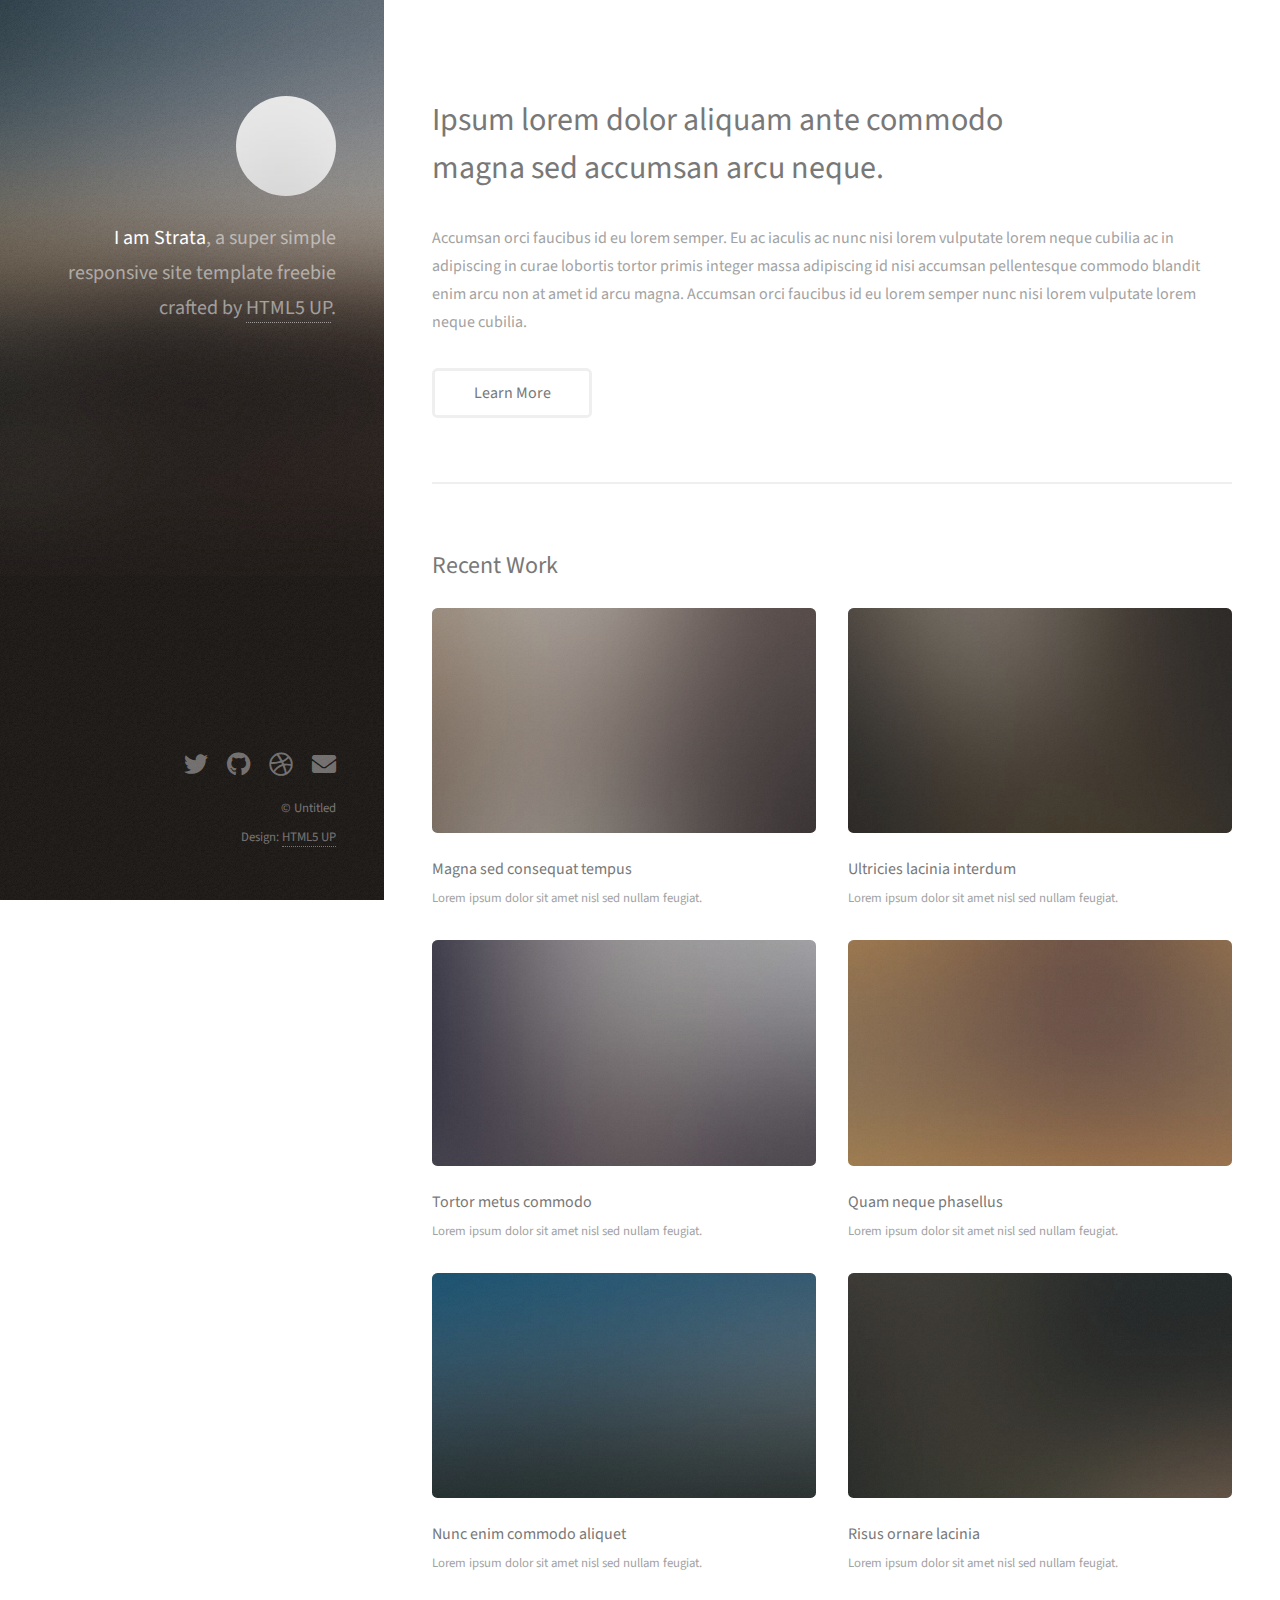
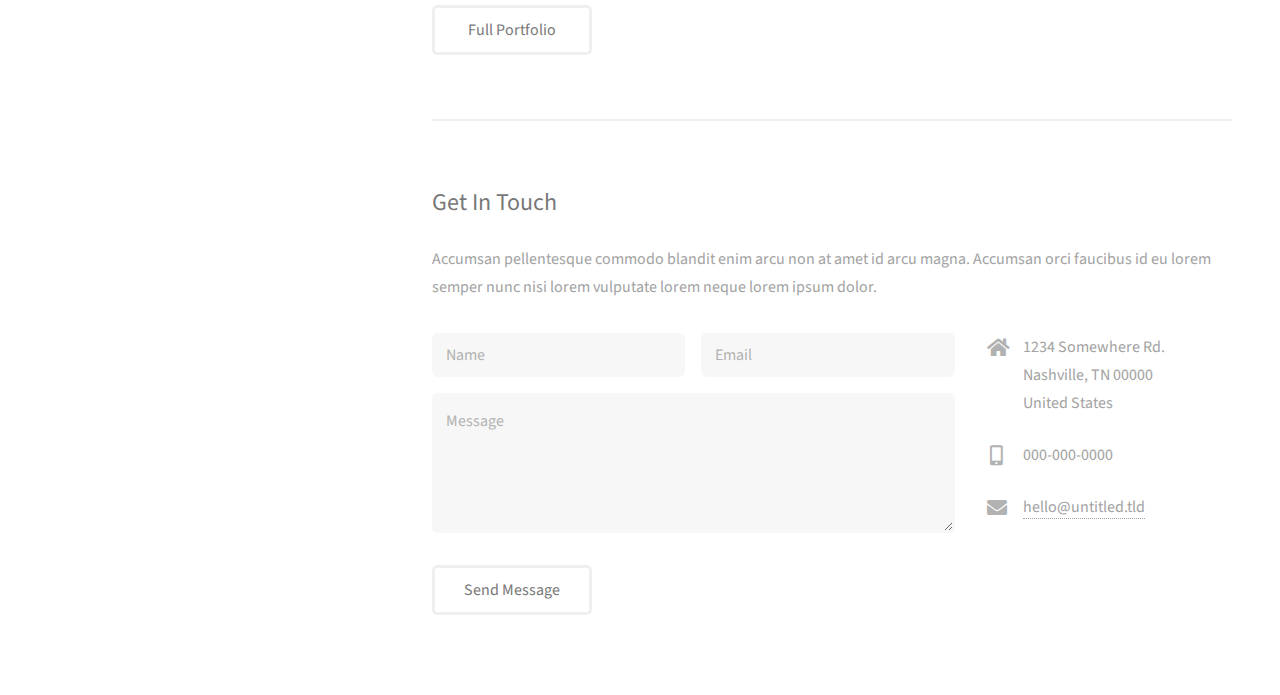
==== commit 8650cd00: "Add files via upload" ====
--- a/index.html
+++ b/index.html
@@ -1,179 +1,459 @@
 <!DOCTYPE HTML>
 <!--
-	Solid State by HTML5 UP
+	Strata by HTML5 UP
 	html5up.net | @ajlkn
 	Free for personal and commercial use under the CCA 3.0 license (html5up.net/license)
 -->
 <html>
 	<head>
-		<title>Solid State by HTML5 UP</title>
+		<title>Strata by HTML5 UP</title>
 		<meta charset="utf-8" />
 		<meta name="viewport" content="width=device-width, initial-scale=1, user-scalable=no" />
 		<link rel="stylesheet" href="assets/css/main.css" />
-		<noscript><link rel="stylesheet" href="assets/css/noscript.css" /></noscript>
 	</head>
 	<body class="is-preload">
 
-		<!-- Page Wrapper -->
-			<div id="page-wrapper">
-
-				<!-- Header -->
-					<header id="header" class="alt">
-						<h1><a href="index.html">Solid State</a></h1>
-						<nav>
-							<a href="#menu">Menu</a>
-						</nav>
-					</header>
-
-				<!-- Menu -->
-					<nav id="menu">
-						<div class="inner">
-							<h2>Menu</h2>
-							<ul class="links">
-								<li><a href="index.html">Home</a></li>
-								<li><a href="generic.html">Generic</a></li>
-								<li><a href="elements.html">Elements</a></li>
-								<li><a href="#">Log In</a></li>
-								<li><a href="#">Sign Up</a></li>
-							</ul>
-							<a href="#" class="close">Close</a>
+		<!-- Header -->
+			<header id="header">
+				<div class="inner">
+					<a href="#" class="image avatar"><img src="images/avatar.jpg" alt="" /></a>
+					<h1><strong>I am Strata</strong>, a super simple<br />
+					responsive site template freebie<br />
+					crafted by <a href="http://html5up.net">HTML5 UP</a>.</h1>
+				</div>
+			</header>
+
+		<!-- Main -->
+			<div id="main">
+
+				<!-- One -->
+					<section id="one">
+						<header class="major">
+							<h2>Ipsum lorem dolor aliquam ante commodo<br />
+							magna sed accumsan arcu neque.</h2>
+						</header>
+						<p>Accumsan orci faucibus id eu lorem semper. Eu ac iaculis ac nunc nisi lorem vulputate lorem neque cubilia ac in adipiscing in curae lobortis tortor primis integer massa adipiscing id nisi accumsan pellentesque commodo blandit enim arcu non at amet id arcu magna. Accumsan orci faucibus id eu lorem semper nunc nisi lorem vulputate lorem neque cubilia.</p>
+						<ul class="actions">
+							<li><a href="#" class="button">Learn More</a></li>
+						</ul>
+					</section>
+
+				<!-- Two -->
+					<section id="two">
+						<h2>Recent Work</h2>
+						<div class="row">
+							<article class="col-6 col-12-xsmall work-item">
+								<a href="images/fulls/01.jpg" class="image fit thumb"><img src="images/thumbs/01.jpg" alt="" /></a>
+								<h3>Magna sed consequat tempus</h3>
+								<p>Lorem ipsum dolor sit amet nisl sed nullam feugiat.</p>
+							</article>
+							<article class="col-6 col-12-xsmall work-item">
+								<a href="images/fulls/02.jpg" class="image fit thumb"><img src="images/thumbs/02.jpg" alt="" /></a>
+								<h3>Ultricies lacinia interdum</h3>
+								<p>Lorem ipsum dolor sit amet nisl sed nullam feugiat.</p>
+							</article>
+							<article class="col-6 col-12-xsmall work-item">
+								<a href="images/fulls/03.jpg" class="image fit thumb"><img src="images/thumbs/03.jpg" alt="" /></a>
+								<h3>Tortor metus commodo</h3>
+								<p>Lorem ipsum dolor sit amet nisl sed nullam feugiat.</p>
+							</article>
+							<article class="col-6 col-12-xsmall work-item">
+								<a href="images/fulls/04.jpg" class="image fit thumb"><img src="images/thumbs/04.jpg" alt="" /></a>
+								<h3>Quam neque phasellus</h3>
+								<p>Lorem ipsum dolor sit amet nisl sed nullam feugiat.</p>
+							</article>
+							<article class="col-6 col-12-xsmall work-item">
+								<a href="images/fulls/05.jpg" class="image fit thumb"><img src="images/thumbs/05.jpg" alt="" /></a>
+								<h3>Nunc enim commodo aliquet</h3>
+								<p>Lorem ipsum dolor sit amet nisl sed nullam feugiat.</p>
+							</article>
+							<article class="col-6 col-12-xsmall work-item">
+								<a href="images/fulls/06.jpg" class="image fit thumb"><img src="images/thumbs/06.jpg" alt="" /></a>
+								<h3>Risus ornare lacinia</h3>
+								<p>Lorem ipsum dolor sit amet nisl sed nullam feugiat.</p>
+							</article>
 						</div>
-					</nav>
-
-				<!-- Banner -->
-					<section id="banner">
-						<div class="inner">
-							<div class="logo"><span class="icon fa-gem"></span></div>
-							<h2>This is Solid State</h2>
-							<p>Another free + fully responsive site template by <a href="http://html5up.net">HTML5 UP</a></p>
-						</div>
+						<ul class="actions">
+							<li><a href="#" class="button">Full Portfolio</a></li>
+						</ul>
 					</section>
 
-				<!-- Wrapper -->
-					<section id="wrapper">
-
-						<!-- One -->
-							<section id="one" class="wrapper spotlight style1">
-								<div class="inner">
-									<a href="#" class="image"><img src="images/pic01.jpg" alt="" /></a>
-									<div class="content">
-										<h2 class="major">Magna arcu feugiat</h2>
-										<p>Lorem ipsum dolor sit amet, etiam lorem adipiscing elit. Cras turpis ante, nullam sit amet turpis non, sollicitudin posuere urna. Mauris id tellus arcu. Nunc vehicula id nulla dignissim dapibus. Nullam ultrices, neque et faucibus viverra, ex nulla cursus.</p>
-										<a href="#" class="special">Learn more</a>
-									</div>
-								</div>
-							</section>
-
-						<!-- Two -->
-							<section id="two" class="wrapper alt spotlight style2">
-								<div class="inner">
-									<a href="#" class="image"><img src="images/pic02.jpg" alt="" /></a>
-									<div class="content">
-										<h2 class="major">Tempus adipiscing</h2>
-										<p>Lorem ipsum dolor sit amet, etiam lorem adipiscing elit. Cras turpis ante, nullam sit amet turpis non, sollicitudin posuere urna. Mauris id tellus arcu. Nunc vehicula id nulla dignissim dapibus. Nullam ultrices, neque et faucibus viverra, ex nulla cursus.</p>
-										<a href="#" class="special">Learn more</a>
-									</div>
-								</div>
-							</section>
-
-						<!-- Three -->
-							<section id="three" class="wrapper spotlight style3">
-								<div class="inner">
-									<a href="#" class="image"><img src="images/pic03.jpg" alt="" /></a>
-									<div class="content">
-										<h2 class="major">Nullam dignissim</h2>
-										<p>Lorem ipsum dolor sit amet, etiam lorem adipiscing elit. Cras turpis ante, nullam sit amet turpis non, sollicitudin posuere urna. Mauris id tellus arcu. Nunc vehicula id nulla dignissim dapibus. Nullam ultrices, neque et faucibus viverra, ex nulla cursus.</p>
-										<a href="#" class="special">Learn more</a>
-									</div>
-								</div>
-							</section>
-
-						<!-- Four -->
-							<section id="four" class="wrapper alt style1">
-								<div class="inner">
-									<h2 class="major">Vitae phasellus</h2>
-									<p>Cras mattis ante fermentum, malesuada neque vitae, eleifend erat. Phasellus non pulvinar erat. Fusce tincidunt, nisl eget mattis egestas, purus ipsum consequat orci, sit amet lobortis lorem lacus in tellus. Sed ac elementum arcu. Quisque placerat auctor laoreet.</p>
-									<section class="features">
-										<article>
-											<a href="#" class="image"><img src="images/pic04.jpg" alt="" /></a>
-											<h3 class="major">Sed feugiat lorem</h3>
-											<p>Lorem ipsum dolor sit amet, consectetur adipiscing vehicula id nulla dignissim dapibus ultrices.</p>
-											<a href="#" class="special">Learn more</a>
-										</article>
-										<article>
-											<a href="#" class="image"><img src="images/pic05.jpg" alt="" /></a>
-											<h3 class="major">Nisl placerat</h3>
-											<p>Lorem ipsum dolor sit amet, consectetur adipiscing vehicula id nulla dignissim dapibus ultrices.</p>
-											<a href="#" class="special">Learn more</a>
-										</article>
-										<article>
-											<a href="#" class="image"><img src="images/pic06.jpg" alt="" /></a>
-											<h3 class="major">Ante fermentum</h3>
-											<p>Lorem ipsum dolor sit amet, consectetur adipiscing vehicula id nulla dignissim dapibus ultrices.</p>
-											<a href="#" class="special">Learn more</a>
-										</article>
-										<article>
-											<a href="#" class="image"><img src="images/pic07.jpg" alt="" /></a>
-											<h3 class="major">Fusce consequat</h3>
-											<p>Lorem ipsum dolor sit amet, consectetur adipiscing vehicula id nulla dignissim dapibus ultrices.</p>
-											<a href="#" class="special">Learn more</a>
-										</article>
-									</section>
-									<ul class="actions">
-										<li><a href="#" class="button">Browse All</a></li>
-									</ul>
-								</div>
-							</section>
-
-					</section>
-
-				<!-- Footer -->
-					<section id="footer">
-						<div class="inner">
-							<h2 class="major">Get in touch</h2>
-							<p>Cras mattis ante fermentum, malesuada neque vitae, eleifend erat. Phasellus non pulvinar erat. Fusce tincidunt, nisl eget mattis egestas, purus ipsum consequat orci, sit amet lobortis lorem lacus in tellus. Sed ac elementum arcu. Quisque placerat auctor laoreet.</p>
-							<form method="post" action="#">
-								<div class="fields">
-									<div class="field">
-										<label for="name">Name</label>
-										<input type="text" name="name" id="name" />
-									</div>
-									<div class="field">
-										<label for="email">Email</label>
-										<input type="email" name="email" id="email" />
-									</div>
-									<div class="field">
-										<label for="message">Message</label>
-										<textarea name="message" id="message" rows="4"></textarea>
-									</div>
-								</div>
+				<!-- Three -->
+					<section id="three">
+						<h2>Get In Touch</h2>
+						<p>Accumsan pellentesque commodo blandit enim arcu non at amet id arcu magna. Accumsan orci faucibus id eu lorem semper nunc nisi lorem vulputate lorem neque lorem ipsum dolor.</p>
+						<div class="row">
+							<div class="col-8 col-12-small">
+								<form method="post" action="#">
+									<div class="row gtr-uniform gtr-50">
+										<div class="col-6 col-12-xsmall"><input type="text" name="name" id="name" placeholder="Name" /></div>
+										<div class="col-6 col-12-xsmall"><input type="email" name="email" id="email" placeholder="Email" /></div>
+										<div class="col-12"><textarea name="message" id="message" placeholder="Message" rows="4"></textarea></div>
+									</div>
+								</form>
 								<ul class="actions">
 									<li><input type="submit" value="Send Message" /></li>
 								</ul>
-							</form>
-							<ul class="contact">
-								<li class="icon solid fa-home">
-									Untitled Inc<br />
-									1234 Somewhere Road Suite #2894<br />
-									Nashville, TN 00000-0000
-								</li>
-								<li class="icon solid fa-phone">(000) 000-0000</li>
-								<li class="icon solid fa-envelope"><a href="#">information@untitled.tld</a></li>
-								<li class="icon brands fa-twitter"><a href="#">twitter.com/untitled-tld</a></li>
-								<li class="icon brands fa-facebook-f"><a href="#">facebook.com/untitled-tld</a></li>
-								<li class="icon brands fa-instagram"><a href="#">instagram.com/untitled-tld</a></li>
-							</ul>
-							<ul class="copyright">
-								<li>&copy; Untitled Inc. All rights reserved.</li><li>Design: <a href="http://html5up.net">HTML5 UP</a></li>
-							</ul>
+							</div>
+							<div class="col-4 col-12-small">
+								<ul class="labeled-icons">
+									<li>
+										<h3 class="icon solid fa-home"><span class="label">Address</span></h3>
+										1234 Somewhere Rd.<br />
+										Nashville, TN 00000<br />
+										United States
+									</li>
+									<li>
+										<h3 class="icon solid fa-mobile-alt"><span class="label">Phone</span></h3>
+										000-000-0000
+									</li>
+									<li>
+										<h3 class="icon solid fa-envelope"><span class="label">Email</span></h3>
+										<a href="#">hello@untitled.tld</a>
+									</li>
+								</ul>
+							</div>
 						</div>
 					</section>
 
+				<!-- Four -->
+				<!--
+					<section id="four">
+						<h2>Elements</h2>
+
+						<section>
+							<h4>Text</h4>
+							<p>This is <b>bold</b> and this is <strong>strong</strong>. This is <i>italic</i> and this is <em>emphasized</em>.
+							This is <sup>superscript</sup> text and this is <sub>subscript</sub> text.
+							This is <u>underlined</u> and this is code: <code>for (;;) { ... }</code>. Finally, <a href="#">this is a link</a>.</p>
+							<hr />
+							<header>
+								<h4>Heading with a Subtitle</h4>
+								<p>Lorem ipsum dolor sit amet nullam id egestas urna aliquam</p>
+							</header>
+							<p>Nunc lacinia ante nunc ac lobortis. Interdum adipiscing gravida odio porttitor sem non mi integer non faucibus ornare mi ut ante amet placerat aliquet. Volutpat eu sed ante lacinia sapien lorem accumsan varius montes viverra nibh in adipiscing blandit tempus accumsan.</p>
+							<header>
+								<h5>Heading with a Subtitle</h5>
+								<p>Lorem ipsum dolor sit amet nullam id egestas urna aliquam</p>
+							</header>
+							<p>Nunc lacinia ante nunc ac lobortis. Interdum adipiscing gravida odio porttitor sem non mi integer non faucibus ornare mi ut ante amet placerat aliquet. Volutpat eu sed ante lacinia sapien lorem accumsan varius montes viverra nibh in adipiscing blandit tempus accumsan.</p>
+							<hr />
+							<h2>Heading Level 2</h2>
+							<h3>Heading Level 3</h3>
+							<h4>Heading Level 4</h4>
+							<h5>Heading Level 5</h5>
+							<h6>Heading Level 6</h6>
+							<hr />
+							<h5>Blockquote</h5>
+							<blockquote>Fringilla nisl. Donec accumsan interdum nisi, quis tincidunt felis sagittis eget tempus euismod. Vestibulum ante ipsum primis in faucibus vestibulum. Blandit adipiscing eu felis iaculis volutpat ac adipiscing accumsan faucibus. Vestibulum ante ipsum primis in faucibus lorem ipsum dolor sit amet nullam adipiscing eu felis.</blockquote>
+							<h5>Preformatted</h5>
+							<pre><code>i = 0;
+
+while (!deck.isInOrder()) {
+print 'Iteration ' + i;
+deck.shuffle();
+i++;
+}
+
+print 'It took ' + i + ' iterations to sort the deck.';</code></pre>
+						</section>
+
+						<section>
+							<h4>Lists</h4>
+							<div class="row">
+								<div class="col-6 col-12-xsmall">
+									<h5>Unordered</h5>
+									<ul>
+										<li>Dolor pulvinar etiam magna etiam.</li>
+										<li>Sagittis adipiscing lorem eleifend.</li>
+										<li>Felis enim feugiat dolore viverra.</li>
+									</ul>
+									<h5>Alternate</h5>
+									<ul class="alt">
+										<li>Dolor pulvinar etiam magna etiam.</li>
+										<li>Sagittis adipiscing lorem eleifend.</li>
+										<li>Felis enim feugiat dolore viverra.</li>
+									</ul>
+								</div>
+								<div class="col-6 col-12-xsmall">
+									<h5>Ordered</h5>
+									<ol>
+										<li>Dolor pulvinar etiam magna etiam.</li>
+										<li>Etiam vel felis at lorem sed viverra.</li>
+										<li>Felis enim feugiat dolore viverra.</li>
+										<li>Dolor pulvinar etiam magna etiam.</li>
+										<li>Etiam vel felis at lorem sed viverra.</li>
+										<li>Felis enim feugiat dolore viverra.</li>
+									</ol>
+									<h5>Icons</h5>
+									<ul class="icons">
+										<li><a href="#" class="icon brands fa-twitter"><span class="label">Twitter</span></a></li>
+										<li><a href="#" class="icon brands fa-facebook-f"><span class="label">Facebook</span></a></li>
+										<li><a href="#" class="icon brands fa-instagram"><span class="label">Instagram</span></a></li>
+										<li><a href="#" class="icon brands fa-github"><span class="label">Github</span></a></li>
+										<li><a href="#" class="icon brands fa-dribbble"><span class="label">Dribbble</span></a></li>
+										<li><a href="#" class="icon brands fa-tumblr"><span class="label">Tumblr</span></a></li>
+									</ul>
+								</div>
+							</div>
+							<h5>Actions</h5>
+							<ul class="actions">
+								<li><a href="#" class="button primary">Default</a></li>
+								<li><a href="#" class="button">Default</a></li>
+							</ul>
+							<ul class="actions small">
+								<li><a href="#" class="button primary small">Small</a></li>
+								<li><a href="#" class="button small">Small</a></li>
+							</ul>
+							<div class="row">
+								<div class="col-6 col-12-small">
+									<ul class="actions stacked">
+										<li><a href="#" class="button primary">Default</a></li>
+										<li><a href="#" class="button">Default</a></li>
+									</ul>
+								</div>
+								<div class="col-6 col-12-small">
+									<ul class="actions stacked">
+										<li><a href="#" class="button primary small">Small</a></li>
+										<li><a href="#" class="button small">Small</a></li>
+									</ul>
+								</div>
+								<div class="col-6 col-12-small">
+									<ul class="actions stacked">
+										<li><a href="#" class="button primary fit">Default</a></li>
+										<li><a href="#" class="button fit">Default</a></li>
+									</ul>
+								</div>
+								<div class="col-6 col-12-small">
+									<ul class="actions stacked">
+										<li><a href="#" class="button primary small fit">Small</a></li>
+										<li><a href="#" class="button small fit">Small</a></li>
+									</ul>
+								</div>
+							</div>
+						</section>
+
+						<section>
+							<h4>Table</h4>
+							<h5>Default</h5>
+							<div class="table-wrapper">
+								<table>
+									<thead>
+										<tr>
+											<th>Name</th>
+											<th>Description</th>
+											<th>Price</th>
+										</tr>
+									</thead>
+									<tbody>
+										<tr>
+											<td>Item One</td>
+											<td>Ante turpis integer aliquet porttitor.</td>
+											<td>29.99</td>
+										</tr>
+										<tr>
+											<td>Item Two</td>
+											<td>Vis ac commodo adipiscing arcu aliquet.</td>
+											<td>19.99</td>
+										</tr>
+										<tr>
+											<td>Item Three</td>
+											<td> Morbi faucibus arcu accumsan lorem.</td>
+											<td>29.99</td>
+										</tr>
+										<tr>
+											<td>Item Four</td>
+											<td>Vitae integer tempus condimentum.</td>
+											<td>19.99</td>
+										</tr>
+										<tr>
+											<td>Item Five</td>
+											<td>Ante turpis integer aliquet porttitor.</td>
+											<td>29.99</td>
+										</tr>
+									</tbody>
+									<tfoot>
+										<tr>
+											<td colspan="2"></td>
+											<td>100.00</td>
+										</tr>
+									</tfoot>
+								</table>
+							</div>
+
+							<h5>Alternate</h5>
+							<div class="table-wrapper">
+								<table class="alt">
+									<thead>
+										<tr>
+											<th>Name</th>
+											<th>Description</th>
+											<th>Price</th>
+										</tr>
+									</thead>
+									<tbody>
+										<tr>
+											<td>Item One</td>
+											<td>Ante turpis integer aliquet porttitor.</td>
+											<td>29.99</td>
+										</tr>
+										<tr>
+											<td>Item Two</td>
+											<td>Vis ac commodo adipiscing arcu aliquet.</td>
+											<td>19.99</td>
+										</tr>
+										<tr>
+											<td>Item Three</td>
+											<td> Morbi faucibus arcu accumsan lorem.</td>
+											<td>29.99</td>
+										</tr>
+										<tr>
+											<td>Item Four</td>
+											<td>Vitae integer tempus condimentum.</td>
+											<td>19.99</td>
+										</tr>
+										<tr>
+											<td>Item Five</td>
+											<td>Ante turpis integer aliquet porttitor.</td>
+											<td>29.99</td>
+										</tr>
+									</tbody>
+									<tfoot>
+										<tr>
+											<td colspan="2"></td>
+											<td>100.00</td>
+										</tr>
+									</tfoot>
+								</table>
+							</div>
+						</section>
+
+						<section>
+							<h4>Buttons</h4>
+							<ul class="actions">
+								<li><a href="#" class="button primary">Primary</a></li>
+								<li><a href="#" class="button">Default</a></li>
+							</ul>
+							<ul class="actions">
+								<li><a href="#" class="button large">Large</a></li>
+								<li><a href="#" class="button">Default</a></li>
+								<li><a href="#" class="button small">Small</a></li>
+							</ul>
+							<ul class="actions fit">
+								<li><a href="#" class="button primary fit">Fit</a></li>
+								<li><a href="#" class="button fit">Fit</a></li>
+							</ul>
+							<ul class="actions fit small">
+								<li><a href="#" class="button primary fit small">Fit + Small</a></li>
+								<li><a href="#" class="button fit small">Fit + Small</a></li>
+							</ul>
+							<ul class="actions">
+								<li><a href="#" class="button primary icon solid fa-download">Icon</a></li>
+								<li><a href="#" class="button icon solid fa-download">Icon</a></li>
+							</ul>
+							<ul class="actions">
+								<li><span class="button primary disabled">Primary</span></li>
+								<li><span class="button disabled">Default</span></li>
+							</ul>
+						</section>
+
+						<section>
+							<h4>Form</h4>
+							<form method="post" action="#">
+								<div class="row gtr-uniform gtr-50">
+									<div class="col-6 col-12-xsmall">
+										<input type="text" name="demo-name" id="demo-name" value="" placeholder="Name" />
+									</div>
+									<div class="col-6 col-12-xsmall">
+										<input type="email" name="demo-email" id="demo-email" value="" placeholder="Email" />
+									</div>
+									<div class="col-12">
+										<select name="demo-category" id="demo-category">
+											<option value="">- Category -</option>
+											<option value="1">Manufacturing</option>
+											<option value="1">Shipping</option>
+											<option value="1">Administration</option>
+											<option value="1">Human Resources</option>
+										</select>
+									</div>
+									<div class="col-4 col-12-small">
+										<input type="radio" id="demo-priority-low" name="demo-priority" checked>
+										<label for="demo-priority-low">Low Priority</label>
+									</div>
+									<div class="col-4 col-12-small">
+										<input type="radio" id="demo-priority-normal" name="demo-priority">
+										<label for="demo-priority-normal">Normal Priority</label>
+									</div>
+									<div class="col-4 col-12-small">
+										<input type="radio" id="demo-priority-high" name="demo-priority">
+										<label for="demo-priority-high">High Priority</label>
+									</div>
+									<div class="col-6 col-12-small">
+										<input type="checkbox" id="demo-copy" name="demo-copy">
+										<label for="demo-copy">Email me a copy of this message</label>
+									</div>
+									<div class="col-6 col-12-small">
+										<input type="checkbox" id="demo-human" name="demo-human" checked>
+										<label for="demo-human">I am a human and not a robot</label>
+									</div>
+									<div class="col-12">
+										<textarea name="demo-message" id="demo-message" placeholder="Enter your message" rows="6"></textarea>
+									</div>
+									<div class="col-12">
+										<ul class="actions">
+											<li><input type="submit" value="Send Message" class="primary" /></li>
+											<li><input type="reset" value="Reset" /></li>
+										</ul>
+									</div>
+								</div>
+							</form>
+						</section>
+
+						<section>
+							<h4>Image</h4>
+							<h5>Fit</h5>
+							<div class="box alt">
+								<div class="row gtr-50 gtr-uniform">
+									<div class="col-12"><span class="image fit"><img src="images/fulls/05.jpg" alt="" /></span></div>
+									<div class="col-4"><span class="image fit"><img src="images/thumbs/01.jpg" alt="" /></span></div>
+									<div class="col-4"><span class="image fit"><img src="images/thumbs/02.jpg" alt="" /></span></div>
+									<div class="col-4"><span class="image fit"><img src="images/thumbs/03.jpg" alt="" /></span></div>
+									<div class="col-4"><span class="image fit"><img src="images/thumbs/04.jpg" alt="" /></span></div>
+									<div class="col-4"><span class="image fit"><img src="images/thumbs/05.jpg" alt="" /></span></div>
+									<div class="col-4"><span class="image fit"><img src="images/thumbs/06.jpg" alt="" /></span></div>
+									<div class="col-4"><span class="image fit"><img src="images/thumbs/03.jpg" alt="" /></span></div>
+									<div class="col-4"><span class="image fit"><img src="images/thumbs/02.jpg" alt="" /></span></div>
+									<div class="col-4"><span class="image fit"><img src="images/thumbs/01.jpg" alt="" /></span></div>
+								</div>
+							</div>
+							<h5>Left &amp; Right</h5>
+							<p><span class="image left"><img src="images/avatar.jpg" alt="" /></span>Fringilla nisl. Donec accumsan interdum nisi, quis tincidunt felis sagittis eget. tempus euismod. Vestibulum ante ipsum primis in faucibus vestibulum. Blandit adipiscing eu felis iaculis volutpat ac adipiscing accumsan eu faucibus. Integer ac pellentesque praesent tincidunt felis sagittis eget. tempus euismod. Vestibulum ante ipsum primis in faucibus vestibulum. Blandit adipiscing eu felis iaculis volutpat ac adipiscing accumsan eu faucibus. Integer ac pellentesque praesent. Donec accumsan interdum nisi, quis tincidunt felis sagittis eget. tempus euismod. Vestibulum ante ipsum primis in faucibus vestibulum. Blandit adipiscing eu felis iaculis volutpat ac adipiscing accumsan eu faucibus. Integer ac pellentesque praesent tincidunt felis sagittis eget. tempus euismod. Vestibulum ante ipsum primis in faucibus vestibulum. Blandit adipiscing eu felis iaculis volutpat ac adipiscing accumsan eu faucibus. Integer ac pellentesque praesent.</p>
+							<p><span class="image right"><img src="images/avatar.jpg" alt="" /></span>Fringilla nisl. Donec accumsan interdum nisi, quis tincidunt felis sagittis eget. tempus euismod. Vestibulum ante ipsum primis in faucibus vestibulum. Blandit adipiscing eu felis iaculis volutpat ac adipiscing accumsan eu faucibus. Integer ac pellentesque praesent tincidunt felis sagittis eget. tempus euismod. Vestibulum ante ipsum primis in faucibus vestibulum. Blandit adipiscing eu felis iaculis volutpat ac adipiscing accumsan eu faucibus. Integer ac pellentesque praesent. Donec accumsan interdum nisi, quis tincidunt felis sagittis eget. tempus euismod. Vestibulum ante ipsum primis in faucibus vestibulum. Blandit adipiscing eu felis iaculis volutpat ac adipiscing accumsan eu faucibus. Integer ac pellentesque praesent tincidunt felis sagittis eget. tempus euismod. Vestibulum ante ipsum primis in faucibus vestibulum. Blandit adipiscing eu felis iaculis volutpat ac adipiscing accumsan eu faucibus. Integer ac pellentesque praesent.</p>
+						</section>
+
+					</section>
+				-->
+
 			</div>
+
+		<!-- Footer -->
+			<footer id="footer">
+				<div class="inner">
+					<ul class="icons">
+						<li><a href="#" class="icon brands fa-twitter"><span class="label">Twitter</span></a></li>
+						<li><a href="#" class="icon brands fa-github"><span class="label">Github</span></a></li>
+						<li><a href="#" class="icon brands fa-dribbble"><span class="label">Dribbble</span></a></li>
+						<li><a href="#" class="icon solid fa-envelope"><span class="label">Email</span></a></li>
+					</ul>
+					<ul class="copyright">
+						<li>&copy; Untitled</li><li>Design: <a href="http://html5up.net">HTML5 UP</a></li>
+					</ul>
+				</div>
+			</footer>
 
 		<!-- Scripts -->
 			<script src="assets/js/jquery.min.js"></script>
-			<script src="assets/js/jquery.scrollex.min.js"></script>
+			<script src="assets/js/jquery.poptrox.min.js"></script>
 			<script src="assets/js/browser.min.js"></script>
 			<script src="assets/js/breakpoints.min.js"></script>
 			<script src="assets/js/util.js"></script>
--- a/assets/css/main.css
+++ b/assets/css/main.css
@@ -1,10 +1,10 @@
-@import url(fontawesome-all.min.css);
-@import url("https://fonts.googleapis.com/css?family=Raleway:200,700|Source+Sans+Pro:300,600,300italic,600italic");
-
-/*
-	Solid State by HTML5 UP
-	html5up.net | @ajlkn
-	Free for personal and commercial use under the CCA 3.0 license (html5up.net/license)
+@import url("fontawesome-all.min.css");
+@import url("https://fonts.googleapis.com/css?family=Source+Sans+Pro:400,400italic");
+
+/*
+	Strata by HTML5 UP
+	html5up.net | @ajlkn
+	Free for personal and commercial use under the CCA 3.0 license (html5up.net/license)
 */
 
 html, body, div, span, applet, object,
@@ -74,22 +74,6 @@
 
 /* Basic */
 
-	@-ms-viewport {
-		width: device-width;
-	}
-
-	body {
-		-ms-overflow-style: scrollbar;
-	}
-
-	@media screen and (max-width: 480px) {
-
-		html, body {
-			min-width: 320px;
-		}
-
-	}
-
 	html {
 		box-sizing: border-box;
 	}
@@ -99,14 +83,7 @@
 	}
 
 	body {
-		background-color: #2e3141;
-		background-image: linear-gradient(to top, rgba(46, 49, 65, 0.8), rgba(46, 49, 65, 0.8)), url("../../images/bg.jpg");
-		background-size: auto,- cover;
-		background-attachment: fixed,- fixed;
-		background-position: center,- center;
+		background: #fff;
 	}
 
 		body.is-preload *, body.is-preload *:before, body.is-preload *:after {
@@ -120,126 +97,33 @@
 			transition: none !important;
 		}
 
-/* Type */
-
 	body, input, select, textarea {
-		color: #ffffff;
+		color: #a2a2a2;
 		font-family: "Source Sans Pro", Helvetica, sans-serif;
-		font-size: 16.5pt;
-		font-weight: 300;
-		line-height: 1.65;
-	}
-
-		@media screen and (max-width: 1680px) {
-
-			body, input, select, textarea {
-				font-size: 13pt;
-			}
-
-		}
-
-		@media screen and (max-width: 1280px) {
-
-			body, input, select, textarea {
-				font-size: 12pt;
-			}
-
-		}
-
-		@media screen and (max-width: 980px) {
-
-			body, input, select, textarea {
-				font-size: 12pt;
-			}
-
-		}
-
-		@media screen and (max-width: 736px) {
-
-			body, input, select, textarea {
-				font-size: 12pt;
-			}
-
-		}
-
-		@media screen and (max-width: 480px) {
-
-			body, input, select, textarea {
-				font-size: 12pt;
-			}
-
-		}
+		font-size: 16pt;
+		font-weight: 400;
+		line-height: 1.75em;
+	}
 
 	a {
-		-moz-transition: color 0.2s ease-in-out, border-bottom-color 0.2s ease-in-out;
-		-webkit-transition: color 0.2s ease-in-out, border-bottom-color 0.2s ease-in-out;
-		-ms-transition: color 0.2s ease-in-out, border-bottom-color 0.2s ease-in-out;
-		transition: color 0.2s ease-in-out, border-bottom-color 0.2s ease-in-out;
-		border-bottom: dotted 1px rgba(255, 255, 255, 0.35);
-		color: #ffffff;
+		-moz-transition: color 0.2s ease-in-out, border-color 0.2s ease-in-out;
+		-webkit-transition: color 0.2s ease-in-out, border-color 0.2s ease-in-out;
+		-ms-transition: color 0.2s ease-in-out, border-color 0.2s ease-in-out;
+		transition: color 0.2s ease-in-out, border-color 0.2s ease-in-out;
+		border-bottom: dotted 1px;
+		color: #49bf9d;
 		text-decoration: none;
 	}
 
 		a:hover {
 			border-bottom-color: transparent;
-			color: #ffffff !important;
-		}
-
-		a.special:not(.button) {
+			color: #49bf9d !important;
 			text-decoration: none;
-			border-bottom: 0;
-			display: block;
-			font-family: Raleway, Helvetica, sans-serif;
-			font-size: 0.8em;
-			font-weight: 700;
-			letter-spacing: 0.1em;
-			margin: 0 0 2em 0;
-			text-transform: uppercase;
-		}
-
-			a.special:not(.button):before {
-				-moz-osx-font-smoothing: grayscale;
-				-webkit-font-smoothing: antialiased;
-				display: inline-block;
-				font-style: normal;
-				font-variant: normal;
-				text-rendering: auto;
-				line-height: 1;
-				text-transform: none !important;
-				font-family: 'Font Awesome 5 Free';
-				font-weight: 900;
-			}
-
-			a.special:not(.button):before {
-				-moz-transition: background-color 0.2s ease-in-out;
-				-webkit-transition: background-color 0.2s ease-in-out;
-				-ms-transition: background-color 0.2s ease-in-out;
-				transition: background-color 0.2s ease-in-out;
-				border-radius: 100%;
-				border: solid 2px rgba(255, 255, 255, 0.125);
-				content: '\f105';
-				display: inline-block;
-				font-size: 1.25em;
-				height: 2em;
-				line-height: 1.75em;
-				margin-right: 0.85em;
-				text-align: center;
-				text-indent: 0.15em;
-				vertical-align: middle;
-				width: 2em;
-			}
-
-			a.special:not(.button):hover:before {
-				background-color: rgba(255, 255, 255, 0.025);
-			}
-
-			a.special:not(.button):active:before {
-				background-color: rgba(255, 255, 255, 0.075);
-			}
+		}
 
 	strong, b {
-		color: #ffffff;
-		font-weight: 600;
+		color: #787878;
+		font-weight: 400;
 	}
 
 	em, i {
@@ -251,59 +135,45 @@
 	}
 
 	h1, h2, h3, h4, h5, h6 {
-		color: #ffffff;
-		font-family: Raleway, Helvetica, sans-serif;
-		font-weight: 700;
-		letter-spacing: 0.1em;
+		color: #787878;
+		font-weight: 400;
+		line-height: 1em;
 		margin: 0 0 1em 0;
-		text-transform: uppercase;
 	}
 
 		h1 a, h2 a, h3 a, h4 a, h5 a, h6 a {
 			color: inherit;
 			text-decoration: none;
-			border-bottom: 0;
-		}
-
-		h1 span, h2 span, h3 span, h4 span, h5 span, h6 span {
-			font-weight: 200;
-		}
-
-		h1.major, h2.major, h3.major, h4.major, h5.major, h6.major {
-			padding-bottom: 1em;
-			border-bottom: solid 2px rgba(255, 255, 255, 0.125);
-		}
+		}
+
+	h1 {
+		font-size: 2em;
+		line-height: 1.5em;
+	}
 
 	h2 {
-		font-size: 1.2em;
+		font-size: 1.5em;
+		line-height: 1.5em;
 	}
 
 	h3 {
+		font-size: 1.25em;
+		line-height: 1.5em;
+	}
+
+	h4 {
+		font-size: 1.1em;
+		line-height: 1.5em;
+	}
+
+	h5 {
 		font-size: 0.9em;
-	}
-
-	h4 {
-		font-size: 0.7em;
-	}
-
-	h5 {
-		font-size: 0.7em;
+		line-height: 1.5em;
 	}
 
 	h6 {
 		font-size: 0.7em;
-	}
-
-	@media screen and (max-width: 736px) {
-
-		h2 {
-			font-size: 1em;
-		}
-
-		h3 {
-			font-size: 0.8em;
-		}
-
+		line-height: 1.5em;
 	}
 
 	sub {
@@ -318,17 +188,27 @@
 		top: -0.5em;
 	}
 
+	hr {
+		border: 0;
+		border-bottom: solid 2px #efefef;
+		margin: 2em 0;
+	}
+
+		hr.major {
+			margin: 3em 0;
+		}
+
 	blockquote {
-		border-left: solid 4px rgba(255, 255, 255, 0.125);
+		border-left: solid 6px #efefef;
 		font-style: italic;
 		margin: 0 0 2em 0;
-		padding: 0.5em 0 0.5em 2em;
+		padding: 0.5em 0 0.5em 1.5em;
 	}
 
 	code {
-		background: rgba(255, 255, 255, 0.025);
-		border-radius: 5px;
-		border: solid 2px rgba(255, 255, 255, 0.125);
+		background: #f7f7f7;
+		border-radius: 0.35em;
+		border: solid 2px #efefef;
 		font-family: "Courier New", monospace;
 		font-size: 0.9em;
 		margin: 0 0.25em;
@@ -349,16 +229,6 @@
 			overflow-x: auto;
 		}
 
-	hr {
-		border: 0;
-		border-bottom: solid 2px rgba(255, 255, 255, 0.125);
-		margin: 2.5em 0;
-	}
-
-		hr.major {
-			margin: 4em 0;
-		}
-
 	.align-left {
 		text-align: left;
 	}
@@ -370,6 +240,55 @@
 	.align-right {
 		text-align: right;
 	}
+
+/* Container */
+
+	.container {
+		margin: 0 auto;
+		max-width: calc(100% - 4em);
+		width: 100%;
+	}
+
+		.container.xsmall {
+			width: 25%;
+		}
+
+		.container.small {
+			width: 50%;
+		}
+
+		.container.medium {
+			width: 75%;
+		}
+
+		.container.large {
+			width: 125%;
+		}
+
+		.container.xlarge {
+			width: 150%;
+		}
+
+		.container.max {
+			width: 100%;
+		}
+
+		@media screen and (max-width: 980px) {
+
+			.container {
+				width: 100% !important;
+				max-width: 100% !important;
+			}
+
+		}
+
+		@media screen and (max-width: 480px) {
+
+			.container {
+				max-width: calc(100% - 3em);
+			}
+
+		}
 
 /* Row */
 
@@ -531,90 +450,90 @@
 
 		.row.gtr-25 {
 			margin-top: 0;
-			margin-left: -0.4375em;
+			margin-left: -0.625em;
 		}
 
 			.row.gtr-25 > * {
-				padding: 0 0 0 0.4375em;
+				padding: 0 0 0 0.625em;
 			}
 
 			.row.gtr-25.gtr-uniform {
-				margin-top: -0.4375em;
+				margin-top: -0.625em;
 			}
 
 				.row.gtr-25.gtr-uniform > * {
-					padding-top: 0.4375em;
+					padding-top: 0.625em;
 				}
 
 		.row.gtr-50 {
 			margin-top: 0;
-			margin-left: -0.875em;
+			margin-left: -1.25em;
 		}
 
 			.row.gtr-50 > * {
-				padding: 0 0 0 0.875em;
+				padding: 0 0 0 1.25em;
 			}
 
 			.row.gtr-50.gtr-uniform {
-				margin-top: -0.875em;
+				margin-top: -1.25em;
 			}
 
 				.row.gtr-50.gtr-uniform > * {
-					padding-top: 0.875em;
+					padding-top: 1.25em;
 				}
 
 		.row {
 			margin-top: 0;
-			margin-left: -1.75em;
+			margin-left: -2.5em;
 		}
 
 			.row > * {
-				padding: 0 0 0 1.75em;
+				padding: 0 0 0 2.5em;
 			}
 
 			.row.gtr-uniform {
-				margin-top: -1.75em;
+				margin-top: -2.5em;
 			}
 
 				.row.gtr-uniform > * {
-					padding-top: 1.75em;
+					padding-top: 2.5em;
 				}
 
 		.row.gtr-150 {
 			margin-top: 0;
-			margin-left: -2.625em;
+			margin-left: -3.75em;
 		}
 
 			.row.gtr-150 > * {
-				padding: 0 0 0 2.625em;
+				padding: 0 0 0 3.75em;
 			}
 
 			.row.gtr-150.gtr-uniform {
-				margin-top: -2.625em;
+				margin-top: -3.75em;
 			}
 
 				.row.gtr-150.gtr-uniform > * {
-					padding-top: 2.625em;
+					padding-top: 3.75em;
 				}
 
 		.row.gtr-200 {
 			margin-top: 0;
-			margin-left: -3.5em;
+			margin-left: -5em;
 		}
 
 			.row.gtr-200 > * {
-				padding: 0 0 0 3.5em;
+				padding: 0 0 0 5em;
 			}
 
 			.row.gtr-200.gtr-uniform {
-				margin-top: -3.5em;
+				margin-top: -5em;
 			}
 
 				.row.gtr-200.gtr-uniform > * {
-					padding-top: 3.5em;
-				}
-
-		@media screen and (max-width: 1680px) {
+					padding-top: 5em;
+				}
+
+		@media screen and (max-width: 1800px) {
 
 			.row {
 				display: flex;
@@ -774,87 +693,87 @@
 
 				.row.gtr-25 {
 					margin-top: 0;
-					margin-left: -0.4375em;
+					margin-left: -0.625em;
 				}
 
 					.row.gtr-25 > * {
-						padding: 0 0 0 0.4375em;
+						padding: 0 0 0 0.625em;
 					}
 
 					.row.gtr-25.gtr-uniform {
-						margin-top: -0.4375em;
+						margin-top: -0.625em;
 					}
 
 						.row.gtr-25.gtr-uniform > * {
-							padding-top: 0.4375em;
+							padding-top: 0.625em;
 						}
 
 				.row.gtr-50 {
 					margin-top: 0;
-					margin-left: -0.875em;
+					margin-left: -1.25em;
 				}
 
 					.row.gtr-50 > * {
-						padding: 0 0 0 0.875em;
+						padding: 0 0 0 1.25em;
 					}
 
 					.row.gtr-50.gtr-uniform {
-						margin-top: -0.875em;
+						margin-top: -1.25em;
 					}
 
 						.row.gtr-50.gtr-uniform > * {
-							padding-top: 0.875em;
+							padding-top: 1.25em;
 						}
 
 				.row {
 					margin-top: 0;
-					margin-left: -1.75em;
+					margin-left: -2.5em;
 				}
 
 					.row > * {
-						padding: 0 0 0 1.75em;
+						padding: 0 0 0 2.5em;
 					}
 
 					.row.gtr-uniform {
-						margin-top: -1.75em;
+						margin-top: -2.5em;
 					}
 
 						.row.gtr-uniform > * {
-							padding-top: 1.75em;
+							padding-top: 2.5em;
 						}
 
 				.row.gtr-150 {
 					margin-top: 0;
-					margin-left: -2.625em;
+					margin-left: -3.75em;
 				}
 
 					.row.gtr-150 > * {
-						padding: 0 0 0 2.625em;
+						padding: 0 0 0 3.75em;
 					}
 
 					.row.gtr-150.gtr-uniform {
-						margin-top: -2.625em;
+						margin-top: -3.75em;
 					}
 
 						.row.gtr-150.gtr-uniform > * {
-							padding-top: 2.625em;
+							padding-top: 3.75em;
 						}
 
 				.row.gtr-200 {
 					margin-top: 0;
-					margin-left: -3.5em;
+					margin-left: -5em;
 				}
 
 					.row.gtr-200 > * {
-						padding: 0 0 0 3.5em;
+						padding: 0 0 0 5em;
 					}
 
 					.row.gtr-200.gtr-uniform {
-						margin-top: -3.5em;
+						margin-top: -5em;
 					}
 
 						.row.gtr-200.gtr-uniform > * {
-							padding-top: 3.5em;
+							padding-top: 5em;
 						}
 
 		}
@@ -1019,87 +938,87 @@
 
 				.row.gtr-25 {
 					margin-top: 0;
-					margin-left: -0.4375em;
+					margin-left: -0.5em;
 				}
 
 					.row.gtr-25 > * {
-						padding: 0 0 0 0.4375em;
+						padding: 0 0 0 0.5em;
 					}
 
 					.row.gtr-25.gtr-uniform {
-						margin-top: -0.4375em;
+						margin-top: -0.5em;
 					}
 
 						.row.gtr-25.gtr-uniform > * {
-							padding-top: 0.4375em;
+							padding-top: 0.5em;
 						}
 
 				.row.gtr-50 {
 					margin-top: 0;
-					margin-left: -0.875em;
+					margin-left: -1em;
 				}
 
 					.row.gtr-50 > * {
-						padding: 0 0 0 0.875em;
+						padding: 0 0 0 1em;
 					}
 
 					.row.gtr-50.gtr-uniform {
-						margin-top: -0.875em;
+						margin-top: -1em;
 					}
 
 						.row.gtr-50.gtr-uniform > * {
-							padding-top: 0.875em;
+							padding-top: 1em;
 						}
 
 				.row {
 					margin-top: 0;
-					margin-left: -1.75em;
+					margin-left: -2em;
 				}
 
 					.row > * {
-						padding: 0 0 0 1.75em;
+						padding: 0 0 0 2em;
 					}
 
 					.row.gtr-uniform {
-						margin-top: -1.75em;
+						margin-top: -2em;
 					}
 
 						.row.gtr-uniform > * {
-							padding-top: 1.75em;
+							padding-top: 2em;
 						}
 
 				.row.gtr-150 {
 					margin-top: 0;
-					margin-left: -2.625em;
+					margin-left: -3em;
 				}
 
 					.row.gtr-150 > * {
-						padding: 0 0 0 2.625em;
+						padding: 0 0 0 3em;
 					}
 
 					.row.gtr-150.gtr-uniform {
-						margin-top: -2.625em;
+						margin-top: -3em;
 					}
 
 						.row.gtr-150.gtr-uniform > * {
-							padding-top: 2.625em;
+							padding-top: 3em;
 						}
 
 				.row.gtr-200 {
 					margin-top: 0;
-					margin-left: -3.5em;
+					margin-left: -4em;
 				}
 
 					.row.gtr-200 > * {
-						padding: 0 0 0 3.5em;
+						padding: 0 0 0 4em;
 					}
 
 					.row.gtr-200.gtr-uniform {
-						margin-top: -3.5em;
+						margin-top: -4em;
 					}
 
 						.row.gtr-200.gtr-uniform > * {
-							padding-top: 3.5em;
+							padding-top: 4em;
 						}
 
 		}
@@ -1264,87 +1183,87 @@
 
 				.row.gtr-25 {
 					margin-top: 0;
-					margin-left: -0.4375em;
+					margin-left: -0.5em;
 				}
 
 					.row.gtr-25 > * {
-						padding: 0 0 0 0.4375em;
+						padding: 0 0 0 0.5em;
 					}
 
 					.row.gtr-25.gtr-uniform {
-						margin-top: -0.4375em;
+						margin-top: -0.5em;
 					}
 
 						.row.gtr-25.gtr-uniform > * {
-							padding-top: 0.4375em;
+							padding-top: 0.5em;
 						}
 
 				.row.gtr-50 {
 					margin-top: 0;
-					margin-left: -0.875em;
+					margin-left: -1em;
 				}
 
 					.row.gtr-50 > * {
-						padding: 0 0 0 0.875em;
+						padding: 0 0 0 1em;
 					}
 
 					.row.gtr-50.gtr-uniform {
-						margin-top: -0.875em;
+						margin-top: -1em;
 					}
 
 						.row.gtr-50.gtr-uniform > * {
-							padding-top: 0.875em;
+							padding-top: 1em;
 						}
 
 				.row {
 					margin-top: 0;
-					margin-left: -1.75em;
+					margin-left: -2em;
 				}
 
 					.row > * {
-						padding: 0 0 0 1.75em;
+						padding: 0 0 0 2em;
 					}
 
 					.row.gtr-uniform {
-						margin-top: -1.75em;
+						margin-top: -2em;
 					}
 
 						.row.gtr-uniform > * {
-							padding-top: 1.75em;
+							padding-top: 2em;
 						}
 
 				.row.gtr-150 {
 					margin-top: 0;
-					margin-left: -2.625em;
+					margin-left: -3em;
 				}
 
 					.row.gtr-150 > * {
-						padding: 0 0 0 2.625em;
+						padding: 0 0 0 3em;
 					}
 
 					.row.gtr-150.gtr-uniform {
-						margin-top: -2.625em;
+						margin-top: -3em;
 					}
 
 						.row.gtr-150.gtr-uniform > * {
-							padding-top: 2.625em;
+							padding-top: 3em;
 						}
 
 				.row.gtr-200 {
 					margin-top: 0;
-					margin-left: -3.5em;
+					margin-left: -4em;
 				}
 
 					.row.gtr-200 > * {
-						padding: 0 0 0 3.5em;
+						padding: 0 0 0 4em;
 					}
 
 					.row.gtr-200.gtr-uniform {
-						margin-top: -3.5em;
+						margin-top: -4em;
 					}
 
 						.row.gtr-200.gtr-uniform > * {
-							padding-top: 3.5em;
+							padding-top: 4em;
 						}
 
 		}
@@ -1509,87 +1428,87 @@
 
 				.row.gtr-25 {
 					margin-top: 0;
-					margin-left: -0.3125em;
+					margin-left: -0.375em;
 				}
 
 					.row.gtr-25 > * {
-						padding: 0 0 0 0.3125em;
+						padding: 0 0 0 0.375em;
 					}
 
 					.row.gtr-25.gtr-uniform {
-						margin-top: -0.3125em;
+						margin-top: -0.375em;
 					}
 
 						.row.gtr-25.gtr-uniform > * {
-							padding-top: 0.3125em;
+							padding-top: 0.375em;
 						}
 
 				.row.gtr-50 {
 					margin-top: 0;
-					margin-left: -0.625em;
+					margin-left: -0.75em;
 				}
 
 					.row.gtr-50 > * {
-						padding: 0 0 0 0.625em;
+						padding: 0 0 0 0.75em;
 					}
 
 					.row.gtr-50.gtr-uniform {
-						margin-top: -0.625em;
+						margin-top: -0.75em;
 					}
 
 						.row.gtr-50.gtr-uniform > * {
-							padding-top: 0.625em;
+							padding-top: 0.75em;
 						}
 
 				.row {
 					margin-top: 0;
-					margin-left: -1.25em;
+					margin-left: -1.5em;
 				}
 
 					.row > * {
-						padding: 0 0 0 1.25em;
+						padding: 0 0 0 1.5em;
 					}
 
 					.row.gtr-uniform {
-						margin-top: -1.25em;
+						margin-top: -1.5em;
 					}
 
 						.row.gtr-uniform > * {
-							padding-top: 1.25em;
+							padding-top: 1.5em;
 						}
 
 				.row.gtr-150 {
 					margin-top: 0;
-					margin-left: -1.875em;
+					margin-left: -2.25em;
 				}
 
 					.row.gtr-150 > * {
-						padding: 0 0 0 1.875em;
+						padding: 0 0 0 2.25em;
 					}
 
 					.row.gtr-150.gtr-uniform {
-						margin-top: -1.875em;
+						margin-top: -2.25em;
 					}
 
 						.row.gtr-150.gtr-uniform > * {
-							padding-top: 1.875em;
+							padding-top: 2.25em;
 						}
 
 				.row.gtr-200 {
 					margin-top: 0;
-					margin-left: -2.5em;
+					margin-left: -3em;
 				}
 
 					.row.gtr-200 > * {
-						padding: 0 0 0 2.5em;
+						padding: 0 0 0 3em;
 					}
 
 					.row.gtr-200.gtr-uniform {
-						margin-top: -2.5em;
+						margin-top: -3em;
 					}
 
 						.row.gtr-200.gtr-uniform > * {
-							padding-top: 2.5em;
+							padding-top: 3em;
 						}
 
 		}
@@ -1754,332 +1673,87 @@
 
 				.row.gtr-25 {
 					margin-top: 0;
-					margin-left: -0.3125em;
+					margin-left: -0.375em;
 				}
 
 					.row.gtr-25 > * {
-						padding: 0 0 0 0.3125em;
+						padding: 0 0 0 0.375em;
 					}
 
 					.row.gtr-25.gtr-uniform {
-						margin-top: -0.3125em;
+						margin-top: -0.375em;
 					}
 
 						.row.gtr-25.gtr-uniform > * {
-							padding-top: 0.3125em;
+							padding-top: 0.375em;
 						}
 
 				.row.gtr-50 {
 					margin-top: 0;
-					margin-left: -0.625em;
+					margin-left: -0.75em;
 				}
 
 					.row.gtr-50 > * {
-						padding: 0 0 0 0.625em;
+						padding: 0 0 0 0.75em;
 					}
 
 					.row.gtr-50.gtr-uniform {
-						margin-top: -0.625em;
+						margin-top: -0.75em;
 					}
 
 						.row.gtr-50.gtr-uniform > * {
-							padding-top: 0.625em;
+							padding-top: 0.75em;
 						}
 
 				.row {
 					margin-top: 0;
-					margin-left: -1.25em;
+					margin-left: -1.5em;
 				}
 
 					.row > * {
-						padding: 0 0 0 1.25em;
+						padding: 0 0 0 1.5em;
 					}
 
 					.row.gtr-uniform {
-						margin-top: -1.25em;
+						margin-top: -1.5em;
 					}
 
 						.row.gtr-uniform > * {
-							padding-top: 1.25em;
+							padding-top: 1.5em;
 						}
 
 				.row.gtr-150 {
 					margin-top: 0;
-					margin-left: -1.875em;
+					margin-left: -2.25em;
 				}
 
 					.row.gtr-150 > * {
-						padding: 0 0 0 1.875em;
+						padding: 0 0 0 2.25em;
 					}
 
 					.row.gtr-150.gtr-uniform {
-						margin-top: -1.875em;
+						margin-top: -2.25em;
 					}
 
 						.row.gtr-150.gtr-uniform > * {
-							padding-top: 1.875em;
+							padding-top: 2.25em;
 						}
 
 				.row.gtr-200 {
 					margin-top: 0;
-					margin-left: -2.5em;
+					margin-left: -3em;
 				}
 
 					.row.gtr-200 > * {
-						padding: 0 0 0 2.5em;
+						padding: 0 0 0 3em;
 					}
 
 					.row.gtr-200.gtr-uniform {
-						margin-top: -2.5em;
+						margin-top: -3em;
 					}
 
 						.row.gtr-200.gtr-uniform > * {
-							padding-top: 2.5em;
-						}
-
-		}
-
-		@media screen and (max-width: 360px) {
-
-			.row {
-				display: flex;
-				flex-wrap: wrap;
-				box-sizing: border-box;
-				align-items: stretch;
-			}
-
-				.row > * {
-					box-sizing: border-box;
-				}
-
-				.row.gtr-uniform > * > :last-child {
-					margin-bottom: 0;
-				}
-
-				.row.aln-left {
-					justify-content: flex-start;
-				}
-
-				.row.aln-center {
-					justify-content: center;
-				}
-
-				.row.aln-right {
-					justify-content: flex-end;
-				}
-
-				.row.aln-top {
-					align-items: flex-start;
-				}
-
-				.row.aln-middle {
-					align-items: center;
-				}
-
-				.row.aln-bottom {
-					align-items: flex-end;
-				}
-
-				.row > .imp-xxsmall {
-					order: -1;
-				}
-
-				.row > .col-1-xxsmall {
-					width: 8.33333%;
-				}
-
-				.row > .off-1-xxsmall {
-					margin-left: 8.33333%;
-				}
-
-				.row > .col-2-xxsmall {
-					width: 16.66667%;
-				}
-
-				.row > .off-2-xxsmall {
-					margin-left: 16.66667%;
-				}
-
-				.row > .col-3-xxsmall {
-					width: 25%;
-				}
-
-				.row > .off-3-xxsmall {
-					margin-left: 25%;
-				}
-
-				.row > .col-4-xxsmall {
-					width: 33.33333%;
-				}
-
-				.row > .off-4-xxsmall {
-					margin-left: 33.33333%;
-				}
-
-				.row > .col-5-xxsmall {
-					width: 41.66667%;
-				}
-
-				.row > .off-5-xxsmall {
-					margin-left: 41.66667%;
-				}
-
-				.row > .col-6-xxsmall {
-					width: 50%;
-				}
-
-				.row > .off-6-xxsmall {
-					margin-left: 50%;
-				}
-
-				.row > .col-7-xxsmall {
-					width: 58.33333%;
-				}
-
-				.row > .off-7-xxsmall {
-					margin-left: 58.33333%;
-				}
-
-				.row > .col-8-xxsmall {
-					width: 66.66667%;
-				}
-
-				.row > .off-8-xxsmall {
-					margin-left: 66.66667%;
-				}
-
-				.row > .col-9-xxsmall {
-					width: 75%;
-				}
-
-				.row > .off-9-xxsmall {
-					margin-left: 75%;
-				}
-
-				.row > .col-10-xxsmall {
-					width: 83.33333%;
-				}
-
-				.row > .off-10-xxsmall {
-					margin-left: 83.33333%;
-				}
-
-				.row > .col-11-xxsmall {
-					width: 91.66667%;
-				}
-
-				.row > .off-11-xxsmall {
-					margin-left: 91.66667%;
-				}
-
-				.row > .col-12-xxsmall {
-					width: 100%;
-				}
-
-				.row > .off-12-xxsmall {
-					margin-left: 100%;
-				}
-
-				.row.gtr-0 {
-					margin-top: 0;
-					margin-left: 0em;
-				}
-
-					.row.gtr-0 > * {
-						padding: 0 0 0 0em;
-					}
-
-					.row.gtr-0.gtr-uniform {
-						margin-top: 0em;
-					}
-
-						.row.gtr-0.gtr-uniform > * {
-							padding-top: 0em;
-						}
-
-				.row.gtr-25 {
-					margin-top: 0;
-					margin-left: -0.3125em;
-				}
-
-					.row.gtr-25 > * {
-						padding: 0 0 0 0.3125em;
-					}
-
-					.row.gtr-25.gtr-uniform {
-						margin-top: -0.3125em;
-					}
-
-						.row.gtr-25.gtr-uniform > * {
-							padding-top: 0.3125em;
-						}
-
-				.row.gtr-50 {
-					margin-top: 0;
-					margin-left: -0.625em;
-				}
-
-					.row.gtr-50 > * {
-						padding: 0 0 0 0.625em;
-					}
-
-					.row.gtr-50.gtr-uniform {
-						margin-top: -0.625em;
-					}
-
-						.row.gtr-50.gtr-uniform > * {
-							padding-top: 0.625em;
-						}
-
-				.row {
-					margin-top: 0;
-					margin-left: -1.25em;
-				}
-
-					.row > * {
-						padding: 0 0 0 1.25em;
-					}
-
-					.row.gtr-uniform {
-						margin-top: -1.25em;
-					}
-
-						.row.gtr-uniform > * {
-							padding-top: 1.25em;
-						}
-
-				.row.gtr-150 {
-					margin-top: 0;
-					margin-left: -1.875em;
-				}
-
-					.row.gtr-150 > * {
-						padding: 0 0 0 1.875em;
-					}
-
-					.row.gtr-150.gtr-uniform {
-						margin-top: -1.875em;
-					}
-
-						.row.gtr-150.gtr-uniform > * {
-							padding-top: 1.875em;
-						}
-
-				.row.gtr-200 {
-					margin-top: 0;
-					margin-left: -2.5em;
-				}
-
-					.row.gtr-200 > * {
-						padding: 0 0 0 2.5em;
-					}
-
-					.row.gtr-200.gtr-uniform {
-						margin-top: -2.5em;
-					}
-
-						.row.gtr-200.gtr-uniform > * {
-							padding-top: 2.5em;
+							padding-top: 3em;
 						}
 
 		}
@@ -2090,109 +1764,66 @@
 		text-align: center;
 	}
 
+	header p {
+		color: #b2b2b2;
+		position: relative;
+		margin: 0 0 1.5em 0;
+	}
+
+	header h2 + p {
+		font-size: 1.25em;
+		margin-top: -1em;
+		line-height: 1.5em;
+	}
+
+	header h3 + p {
+		font-size: 1.1em;
+		margin-top: -0.8em;
+		line-height: 1.5em;
+	}
+
+	header h4 + p,
+	header h5 + p,
+	header h6 + p {
+		font-size: 0.9em;
+		margin-top: -0.6em;
+		line-height: 1.5em;
+	}
+
+	header.major h2 {
+		font-size: 2em;
+	}
+
 /* Form */
 
 	form {
 		margin: 0 0 2em 0;
 	}
 
-		form > :last-child {
-			margin-bottom: 0;
-		}
-
-		form > .fields {
-			display: -moz-flex;
-			display: -webkit-flex;
-			display: -ms-flex;
-			display: flex;
-			-moz-flex-wrap: wrap;
-			-webkit-flex-wrap: wrap;
-			-ms-flex-wrap: wrap;
-			flex-wrap: wrap;
-			width: calc(100% + 3em);
-			margin: -1.5em 0 2em -1.5em;
-		}
-
-			form > .fields > .field {
-				-moz-flex-grow: 0;
-				-webkit-flex-grow: 0;
-				-ms-flex-grow: 0;
-				flex-grow: 0;
-				-moz-flex-shrink: 0;
-				-webkit-flex-shrink: 0;
-				-ms-flex-shrink: 0;
-				flex-shrink: 0;
-				padding: 1.5em 0 0 1.5em;
-				width: calc(100% - 1.5em);
-			}
-
-				form > .fields > .field.half {
-					width: calc(50% - 0.75em);
-				}
-
-				form > .fields > .field.third {
-					width: calc(100%/3 - 0.5em);
-				}
-
-				form > .fields > .field.quarter {
-					width: calc(25% - 0.375em);
-				}
-
-		@media screen and (max-width: 480px) {
-
-			form > .fields {
-				width: calc(100% + 3em);
-				margin: -1.5em 0 2em -1.5em;
-			}
-
-				form > .fields > .field {
-					padding: 1.5em 0 0 1.5em;
-					width: calc(100% - 1.5em);
-				}
-
-					form > .fields > .field.half {
-						width: calc(100% - 1.5em);
-					}
-
-					form > .fields > .field.third {
-						width: calc(100% - 1.5em);
-					}
-
-					form > .fields > .field.quarter {
-						width: calc(100% - 1.5em);
-					}
-
-		}
-
 	label {
-		color: #ffffff;
+		color: #787878;
 		display: block;
-		font-family: Raleway, Helvetica, sans-serif;
-		font-size: 0.8em;
-		font-weight: 700;
-		letter-spacing: 0.1em;
-		margin: 0 0 0.7em 0;
-		text-transform: uppercase;
+		font-size: 0.9em;
+		font-weight: 400;
+		margin: 0 0 1em 0;
 	}
 
 	input[type="text"],
 	input[type="password"],
 	input[type="email"],
-	input[type="tel"],
 	select,
 	textarea {
 		-moz-appearance: none;
 		-webkit-appearance: none;
 		-ms-appearance: none;
 		appearance: none;
-		background: rgba(255, 255, 255, 0.025);
-		border-radius: 5px;
-		border: none;
-		border: solid 2px rgba(255, 255, 255, 0.125);
+		background: #f7f7f7;
+		border-radius: 0.35em;
+		border: solid 2px transparent;
 		color: inherit;
 		display: block;
 		outline: 0;
-		padding: 0 1em;
+		padding: 0 0.75em;
 		text-decoration: none;
 		width: 100%;
 	}
@@ -2200,7 +1831,6 @@
 		input[type="text"]:invalid,
 		input[type="password"]:invalid,
 		input[type="email"]:invalid,
-		input[type="tel"]:invalid,
 		select:invalid,
 		textarea:invalid {
 			box-shadow: none;
@@ -2209,14 +1839,13 @@
 		input[type="text"]:focus,
 		input[type="password"]:focus,
 		input[type="email"]:focus,
-		input[type="tel"]:focus,
 		select:focus,
 		textarea:focus {
-			border-color: #5b6ba6;
+			border-color: #49bf9d;
 		}
 
 	select {
-		background-image: url("data:image/svg+xml;charset=utf8,%3Csvg xmlns='http://www.w3.org/2000/svg' width='40' height='40' preserveAspectRatio='none' viewBox='0 0 40 40'%3E%3Cpath d='M9.4,12.3l10.4,10.4l10.4-10.4c0.2-0.2,0.5-0.4,0.9-0.4c0.3,0,0.6,0.1,0.9,0.4l3.3,3.3c0.2,0.2,0.4,0.5,0.4,0.9 c0,0.4-0.1,0.6-0.4,0.9L20.7,31.9c-0.2,0.2-0.5,0.4-0.9,0.4c-0.3,0-0.6-0.1-0.9-0.4L4.3,17.3c-0.2-0.2-0.4-0.5-0.4-0.9 c0-0.4,0.1-0.6,0.4-0.9l3.3-3.3c0.2-0.2,0.5-0.4,0.9-0.4S9.1,12.1,9.4,12.3z' fill='rgba(255, 255, 255, 0.125)' /%3E%3C/svg%3E");
+		background-image: url("data:image/svg+xml;charset=utf8,%3Csvg xmlns='http://www.w3.org/2000/svg' width='40' height='40' preserveAspectRatio='none' viewBox='0 0 40 40'%3E%3Cpath d='M9.4,12.3l10.4,10.4l10.4-10.4c0.2-0.2,0.5-0.4,0.9-0.4c0.3,0,0.6,0.1,0.9,0.4l3.3,3.3c0.2,0.2,0.4,0.5,0.4,0.9 c0,0.4-0.1,0.6-0.4,0.9L20.7,31.9c-0.2,0.2-0.5,0.4-0.9,0.4c-0.3,0-0.6-0.1-0.9-0.4L4.3,17.3c-0.2-0.2-0.4-0.5-0.4-0.9 c0-0.4,0.1-0.6,0.4-0.9l3.3-3.3c0.2-0.2,0.5-0.4,0.9-0.4S9.1,12.1,9.4,12.3z' fill='%23dfdfdf' /%3E%3C/svg%3E");
 		background-size: 1.25rem;
 		background-repeat: no-repeat;
 		background-position: calc(100% - 1rem) center;
@@ -2226,8 +1855,8 @@
 	}
 
 		select option {
-			color: #ffffff;
-			background: #2e3141;
+			color: #787878;
+			background: #fff;
 		}
 
 		select:focus::-ms-value {
@@ -2246,7 +1875,7 @@
 	}
 
 	textarea {
-		padding: 0.75em 1em;
+		padding: 0.75em;
 	}
 
 	input[type="checkbox"],
@@ -2266,14 +1895,11 @@
 		input[type="checkbox"] + label,
 		input[type="radio"] + label {
 			text-decoration: none;
-			color: #ffffff;
+			color: #a2a2a2;
 			cursor: pointer;
 			display: inline-block;
 			font-size: 1em;
-			font-family: "Source Sans Pro", Helvetica, sans-serif;
-			text-transform: none;
-			letter-spacing: 0;
-			font-weight: 300;
+			font-weight: 400;
 			padding-left: 2.4em;
 			padding-right: 0.75em;
 			position: relative;
@@ -2295,15 +1921,15 @@
 
 			input[type="checkbox"] + label:before,
 			input[type="radio"] + label:before {
-				background: rgba(255, 255, 255, 0.025);
-				border-radius: 5px;
-				border: solid 2px rgba(255, 255, 255, 0.125);
+				background: #f7f7f7;
+				border-radius: 0.35em;
+				border: solid 2px transparent;
 				content: '';
 				display: inline-block;
 				font-size: 0.8em;
 				height: 2.0625em;
 				left: 0;
-				line-height: 2.0625em;
+				line-height: 1.85625em;
 				position: absolute;
 				text-align: center;
 				top: 0;
@@ -2312,19 +1938,19 @@
 
 		input[type="checkbox"]:checked + label:before,
 		input[type="radio"]:checked + label:before {
-			background: #ffffff;
-			border-color: #ffffff;
+			background: #787878;
+			border-color: #787878;
+			color: #fff;
 			content: '\f00c';
-			color: #2e3141;
 		}
 
 		input[type="checkbox"]:focus + label:before,
 		input[type="radio"]:focus + label:before {
-			border-color: #4c5c96;
+			border-color: #49bf9d;
 		}
 
 	input[type="checkbox"] + label:before {
-		border-radius: 5px;
+		border-radius: 0.35em;
 	}
 
 	input[type="radio"] + label:before {
@@ -2332,30 +1958,30 @@
 	}
 
 	::-webkit-input-placeholder {
-		color: rgba(255, 255, 255, 0.35) !important;
+		color: #b2b2b2 !important;
 		opacity: 1.0;
 	}
 
 	:-moz-placeholder {
-		color: rgba(255, 255, 255, 0.35) !important;
+		color: #b2b2b2 !important;
 		opacity: 1.0;
 	}
 
 	::-moz-placeholder {
-		color: rgba(255, 255, 255, 0.35) !important;
+		color: #b2b2b2 !important;
 		opacity: 1.0;
 	}
 
 	:-ms-input-placeholder {
-		color: rgba(255, 255, 255, 0.35) !important;
+		color: #b2b2b2 !important;
 		opacity: 1.0;
 	}
 
 /* Box */
 
 	.box {
-		border-radius: 5px;
-		border: solid 2px rgba(255, 255, 255, 0.125);
+		border-radius: 0.35em;
+		border: solid 2px #efefef;
 		margin-bottom: 2em;
 		padding: 1.5em;
 	}
@@ -2412,15 +2038,81 @@
 /* Image */
 
 	.image {
-		border-radius: 5px;
+		border-radius: 0.35em;
 		border: 0;
 		display: inline-block;
 		position: relative;
 	}
 
+		.image:before {
+			-moz-transition: opacity 0.2s ease-in-out;
+			-webkit-transition: opacity 0.2s ease-in-out;
+			-ms-transition: opacity 0.2s ease-in-out;
+			transition: opacity 0.2s ease-in-out;
+			background: url("images/overlay.png");
+			border-radius: 0.35em;
+			content: '';
+			display: block;
+			height: 100%;
+			left: 0;
+			opacity: 0.5;
+			position: absolute;
+			top: 0;
+			width: 100%;
+		}
+
+		.image.thumb {
+			text-align: center;
+		}
+
+			.image.thumb:after {
+				-moz-transition: opacity 0.2s ease-in-out;
+				-webkit-transition: opacity 0.2s ease-in-out;
+				-ms-transition: opacity 0.2s ease-in-out;
+				transition: opacity 0.2s ease-in-out;
+				border-radius: 0.35em;
+				border: solid 3px rgba(255, 255, 255, 0.5);
+				color: #fff;
+				content: 'View';
+				display: inline-block;
+				font-size: 0.8em;
+				font-weight: 400;
+				left: 50%;
+				line-height: 2.25em;
+				margin: -1.25em 0 0 -3em;
+				opacity: 0;
+				padding: 0 1.5em;
+				position: absolute;
+				text-align: center;
+				text-decoration: none;
+				top: 50%;
+				white-space: nowrap;
+			}
+
+			.image.thumb:hover:after {
+				opacity: 1.0;
+			}
+
+			.image.thumb:hover:before {
+				background: url("images/overlay.png"), url("images/overlay.png");
+				opacity: 1.0;
+			}
+
 		.image img {
-			border-radius: 5px;
+			border-radius: 0.35em;
 			display: block;
+		}
+
+		.image.left {
+			float: left;
+			margin: 0 1.5em 1em 0;
+			top: 0.25em;
+		}
+
+		.image.right {
+			float: right;
+			margin: 0 0 1em 1.5em;
+			top: 0.25em;
 		}
 
 		.image.left, .image.right {
@@ -2430,18 +2122,6 @@
 			.image.left img, .image.right img {
 				width: 100%;
 			}
-
-		.image.left {
-			float: left;
-			padding: 0 1.5em 1em 0;
-			top: 0.25em;
-		}
-
-		.image.right {
-			float: right;
-			padding: 0 0 1em 1.5em;
-			top: 0.25em;
-		}
 
 		.image.fit {
 			display: block;
@@ -2453,13 +2133,16 @@
 				width: 100%;
 			}
 
-		.image.main {
-			display: block;
-			margin: 0 0 3em 0;
-			width: 100%;
-		}
-
-			.image.main img {
+		.image.avatar {
+			border-radius: 100%;
+		}
+
+			.image.avatar:before {
+				display: none;
+			}
+
+			.image.avatar img {
+				border-radius: 100%;
 				width: 100%;
 			}
 
@@ -2491,7 +2174,7 @@
 		}
 
 			ul.alt li {
-				border-top: solid 1px rgba(255, 255, 255, 0.125);
+				border-top: solid 2px #efefef;
 				padding: 0.5em 0;
 			}
 
@@ -2504,15 +2187,57 @@
 		margin: 0 0 2em 0;
 	}
 
-		dl dt {
-			display: block;
-			font-weight: 600;
-			margin: 0 0 1em 0;
-		}
-
-		dl dd {
-			margin-left: 2em;
-		}
+/* Icons */
+
+	ul.icons {
+		cursor: default;
+		list-style: none;
+		padding-left: 0;
+	}
+
+		ul.icons li {
+			display: inline-block;
+			padding: 0 1em 0 0;
+		}
+
+			ul.icons li:last-child {
+				padding-right: 0;
+			}
+
+			ul.icons li .icon:before {
+				font-size: 1.5em;
+			}
+
+/* Labeled Icons */
+
+	ul.labeled-icons {
+		list-style: none;
+		padding: 0;
+	}
+
+		ul.labeled-icons li {
+			line-height: 1.75em;
+			margin: 1.5em 0 0 0;
+			padding-left: 2.25em;
+			position: relative;
+		}
+
+			ul.labeled-icons li:first-child {
+				margin-top: 0;
+			}
+
+			ul.labeled-icons li a {
+				color: inherit;
+			}
+
+			ul.labeled-icons li h3 {
+				color: #b2b2b2;
+				left: 0;
+				position: absolute;
+				text-align: center;
+				top: 0;
+				width: 1em;
+			}
 
 /* Actions */
 
@@ -2631,47 +2356,446 @@
 						ul.actions:not(.fixed) li input[type="button"].icon:before,
 						ul.actions:not(.fixed) li button.icon:before,
 						ul.actions:not(.fixed) li .button.icon:before {
-							margin-left: -0.5rem;
+							margin-left: -0.5em;
 						}
 
 		}
 
-/* Icons */
-
-	ul.icons {
-		cursor: default;
+/* Table */
+
+	.table-wrapper {
+		-webkit-overflow-scrolling: touch;
+		overflow-x: auto;
+	}
+
+	table {
+		margin: 0 0 2em 0;
+		width: 100%;
+	}
+
+		table tbody tr {
+			border: solid 1px #efefef;
+			border-left: 0;
+			border-right: 0;
+		}
+
+			table tbody tr:nth-child(2n + 1) {
+				background-color: #f7f7f7;
+			}
+
+		table td {
+			padding: 0.75em 0.75em;
+		}
+
+		table th {
+			color: #787878;
+			font-size: 0.9em;
+			font-weight: 400;
+			padding: 0 0.75em 0.75em 0.75em;
+			text-align: left;
+		}
+
+		table thead {
+			border-bottom: solid 2px #efefef;
+		}
+
+		table tfoot {
+			border-top: solid 2px #efefef;
+		}
+
+		table.alt {
+			border-collapse: separate;
+		}
+
+			table.alt tbody tr td {
+				border: solid 2px #efefef;
+				border-left-width: 0;
+				border-top-width: 0;
+			}
+
+				table.alt tbody tr td:first-child {
+					border-left-width: 2px;
+				}
+
+			table.alt tbody tr:first-child td {
+				border-top-width: 2px;
+			}
+
+			table.alt thead {
+				border-bottom: 0;
+			}
+
+			table.alt tfoot {
+				border-top: 0;
+			}
+
+/* Button */
+
+	input[type="submit"],
+	input[type="reset"],
+	input[type="button"],
+	.button {
+		-moz-appearance: none;
+		-webkit-appearance: none;
+		-ms-appearance: none;
+		appearance: none;
+		-moz-transition: background-color 0.2s ease-in-out, color 0.2s ease-in-out, border-color 0.2s ease-in-out;
+		-webkit-transition: background-color 0.2s ease-in-out, color 0.2s ease-in-out, border-color 0.2s ease-in-out;
+		-ms-transition: background-color 0.2s ease-in-out, color 0.2s ease-in-out, border-color 0.2s ease-in-out;
+		transition: background-color 0.2s ease-in-out, color 0.2s ease-in-out, border-color 0.2s ease-in-out;
+		background-color: transparent;
+		border-radius: 0.35em;
+		border: solid 3px #efefef;
+		color: #787878 !important;
+		cursor: pointer;
+		display: inline-block;
+		font-weight: 400;
+		height: 3.15em;
+		height: calc(2.75em + 6px);
+		line-height: 2.75em;
+		min-width: 10em;
+		padding: 0 1.5em;
+		text-align: center;
+		text-decoration: none;
+		white-space: nowrap;
+	}
+
+		input[type="submit"]:hover,
+		input[type="reset"]:hover,
+		input[type="button"]:hover,
+		.button:hover {
+			border-color: #49bf9d;
+			color: #49bf9d !important;
+		}
+
+		input[type="submit"]:active,
+		input[type="reset"]:active,
+		input[type="button"]:active,
+		.button:active {
+			background-color: rgba(73, 191, 157, 0.1);
+			border-color: #49bf9d;
+			color: #49bf9d !important;
+		}
+
+		input[type="submit"].icon,
+		input[type="reset"].icon,
+		input[type="button"].icon,
+		.button.icon {
+			padding-left: 1.35em;
+		}
+
+			input[type="submit"].icon:before,
+			input[type="reset"].icon:before,
+			input[type="button"].icon:before,
+			.button.icon:before {
+				margin-right: 0.5em;
+			}
+
+		input[type="submit"].fit,
+		input[type="reset"].fit,
+		input[type="button"].fit,
+		.button.fit {
+			min-width: 0;
+			width: 100%;
+		}
+
+		input[type="submit"].small,
+		input[type="reset"].small,
+		input[type="button"].small,
+		.button.small {
+			font-size: 0.8em;
+		}
+
+		input[type="submit"].large,
+		input[type="reset"].large,
+		input[type="button"].large,
+		.button.large {
+			font-size: 1.35em;
+		}
+
+		input[type="submit"].primary,
+		input[type="reset"].primary,
+		input[type="button"].primary,
+		.button.primary {
+			background-color: #49bf9d;
+			border-color: #49bf9d;
+			color: #ffffff !important;
+		}
+
+			input[type="submit"].primary:hover,
+			input[type="reset"].primary:hover,
+			input[type="button"].primary:hover,
+			.button.primary:hover {
+				background-color: #5cc6a7;
+				border-color: #5cc6a7;
+			}
+
+			input[type="submit"].primary:active,
+			input[type="reset"].primary:active,
+			input[type="button"].primary:active,
+			.button.primary:active {
+				background-color: #3eb08f;
+				border-color: #3eb08f;
+			}
+
+		input[type="submit"].disabled, input[type="submit"]:disabled,
+		input[type="reset"].disabled,
+		input[type="reset"]:disabled,
+		input[type="button"].disabled,
+		input[type="button"]:disabled,
+		.button.disabled,
+		.button:disabled {
+			background-color: #e7e7e7 !important;
+			border-color: #e7e7e7 !important;
+			color: #b2b2b2 !important;
+			cursor: default;
+		}
+
+/* Work Item */
+
+	.work-item {
+		margin: 0 0 2em 0;
+	}
+
+		.work-item .image {
+			margin: 0 0 1.5em 0;
+		}
+
+		.work-item h3 {
+			font-size: 1em;
+			margin: 0 0 0.5em 0;
+		}
+
+		.work-item p {
+			font-size: 0.8em;
+			line-height: 1.5em;
+			margin: 0;
+		}
+
+/* Header */
+
+	#header {
+		display: -moz-flex;
+		display: -webkit-flex;
+		display: -ms-flex;
+		display: flex;
+		-moz-flex-direction: column;
+		-webkit-flex-direction: column;
+		-ms-flex-direction: column;
+		flex-direction: column;
+		-moz-align-items: -moz-flex-end;
+		-webkit-align-items: -webkit-flex-end;
+		-ms-align-items: -ms-flex-end;
+		align-items: flex-end;
+		-moz-justify-content: space-between;
+		-webkit-justify-content: space-between;
+		-ms-justify-content: space-between;
+		justify-content: space-between;
+		background-color: #1f1815;
+		background-attachment: scroll,								scroll;
+		background-image: url("images/overlay.png"), url("../../images/bg.jpg");
+		background-position: top left,							top left;
+		background-repeat: repeat,								no-repeat;
+		background-size: auto,								150%;
+		color: rgba(255, 255, 255, 0.5);
+		height: 100%;
+		left: 0;
+		padding: 8em 4em;
+		position: fixed;
+		text-align: right;
+		top: 0;
+		width: 35%;
+	}
+
+		#header > * {
+			-moz-flex-shrink: 0;
+			-webkit-flex-shrink: 0;
+			-ms-flex-shrink: 0;
+			flex-shrink: 0;
+			width: 100%;
+		}
+
+		#header > .inner {
+			-moz-flex-grow: 1;
+			-webkit-flex-grow: 1;
+			-ms-flex-grow: 1;
+			flex-grow: 1;
+			margin: 0 0 2em 0;
+		}
+
+		#header strong, #header b {
+			color: #ffffff;
+		}
+
+		#header h2, #header h3, #header h4, #header h5, #header h6 {
+			color: #ffffff;
+		}
+
+		#header h1 {
+			color: rgba(255, 255, 255, 0.5);
+			font-size: 1.35em;
+			line-height: 1.75em;
+			margin: 0;
+		}
+
+		#header .image.avatar {
+			margin: 0 0 1em 0;
+			width: 6.25em;
+		}
+
+/* Footer */
+
+	#footer .icons {
+		margin: 1em 0 0 0;
+	}
+
+		#footer .icons a {
+			color: rgba(255, 255, 255, 0.4);
+		}
+
+	#footer .copyright {
+		color: rgba(255, 255, 255, 0.4);
+		font-size: 0.8em;
 		list-style: none;
-		padding-left: 0;
-	}
-
-		ul.icons li {
+		margin: 1em 0 0 0;
+		padding: 0;
+	}
+
+		#footer .copyright li {
+			border-left: solid 1px rgba(255, 255, 255, 0.25);
 			display: inline-block;
-			padding: 0 1em 0 0;
-		}
-
-			ul.icons li:last-child {
-				padding-right: 0;
-			}
-
-			ul.icons li .icon:before {
-				font-size: 1.25em;
-			}
-
-/* Contact */
-
-	ul.contact {
-		list-style: none;
-		padding: 0;
-	}
-
-		ul.contact li {
+			line-height: 1em;
+			margin-left: 0.75em;
+			padding-left: 0.75em;
+		}
+
+			#footer .copyright li:first-child {
+				border-left: 0;
+				margin-left: 0;
+				padding-left: 0;
+			}
+
+			#footer .copyright li a {
+				color: inherit;
+			}
+
+/* Main */
+
+	#main {
+		margin-left: 35%;
+		max-width: 54em;
+		padding: 8em 4em 4em 4em;
+		width: calc(100% - 35%);
+	}
+
+		#main > section {
+			border-top: solid 2px #efefef;
+			margin: 4em 0 0 0;
+			padding: 4em 0 0 0;
+		}
+
+			#main > section:first-child {
+				border-top: 0;
+				margin-top: 0;
+				padding-top: 0;
+			}
+
+/* Poptrox */
+
+	@-moz-keyframes spin {
+		0% {
+			-moz-transform: rotate(0deg);
+			-webkit-transform: rotate(0deg);
+			-ms-transform: rotate(0deg);
+			transform: rotate(0deg);
+		}
+
+		100% {
+			-moz-transform: rotate(360deg);
+			-webkit-transform: rotate(360deg);
+			-ms-transform: rotate(360deg);
+			transform: rotate(360deg);
+		}
+	}
+
+	@-webkit-keyframes spin {
+		0% {
+			-moz-transform: rotate(0deg);
+			-webkit-transform: rotate(0deg);
+			-ms-transform: rotate(0deg);
+			transform: rotate(0deg);
+		}
+
+		100% {
+			-moz-transform: rotate(360deg);
+			-webkit-transform: rotate(360deg);
+			-ms-transform: rotate(360deg);
+			transform: rotate(360deg);
+		}
+	}
+
+	@-ms-keyframes spin {
+		0% {
+			-moz-transform: rotate(0deg);
+			-webkit-transform: rotate(0deg);
+			-ms-transform: rotate(0deg);
+			transform: rotate(0deg);
+		}
+
+		100% {
+			-moz-transform: rotate(360deg);
+			-webkit-transform: rotate(360deg);
+			-ms-transform: rotate(360deg);
+			transform: rotate(360deg);
+		}
+	}
+
+	@keyframes spin {
+		0% {
+			-moz-transform: rotate(0deg);
+			-webkit-transform: rotate(0deg);
+			-ms-transform: rotate(0deg);
+			transform: rotate(0deg);
+		}
+
+		100% {
+			-moz-transform: rotate(360deg);
+			-webkit-transform: rotate(360deg);
+			-ms-transform: rotate(360deg);
+			transform: rotate(360deg);
+		}
+	}
+
+	.poptrox-popup {
+		-moz-box-sizing: content-box;
+		-webkit-box-sizing: content-box;
+		-ms-box-sizing: content-box;
+		box-sizing: content-box;
+		-webkit-tap-highlight-color: rgba(255, 255, 255, 0);
+		background: #fff;
+		border-radius: 0.35em;
+		box-shadow: 0 0.1em 0.15em 0 rgba(0, 0, 0, 0.15);
+		overflow: hidden;
+		padding-bottom: 3em;
+	}
+
+		.poptrox-popup .loader {
 			text-decoration: none;
-			margin: 2.5em 0 0 0;
-			padding: 0 0 0 3.25em;
-			position: relative;
-		}
-
-			ul.contact li:before {
+			-moz-animation: spin 1s linear infinite;
+			-webkit-animation: spin 1s linear infinite;
+			-ms-animation: spin 1s linear infinite;
+			animation: spin 1s linear infinite;
+			font-size: 1.5em;
+			height: 1em;
+			left: 50%;
+			line-height: 1em;
+			margin: -0.5em 0 0 -0.5em;
+			position: absolute;
+			top: 50%;
+			width: 1em;
+		}
+
+			.poptrox-popup .loader:before {
 				-moz-osx-font-smoothing: grayscale;
 				-webkit-font-smoothing: antialiased;
 				display: inline-block;
@@ -2681,1476 +2805,417 @@
 				line-height: 1;
 				text-transform: none !important;
 				font-family: 'Font Awesome 5 Free';
-				font-weight: 400;
-			}
-
-			ul.contact li:before {
-				border-radius: 100%;
-				border: solid 2px rgba(255, 255, 255, 0.125);
+				font-weight: 900;
+			}
+
+			.poptrox-popup .loader:before {
+				content: '\f1ce';
+			}
+
+		.poptrox-popup .caption {
+			background: #fff;
+			bottom: 0;
+			cursor: default;
+			font-size: 0.9em;
+			height: 3em;
+			left: 0;
+			line-height: 2.8em;
+			position: absolute;
+			text-align: center;
+			width: 100%;
+			z-index: 1;
+		}
+
+		.poptrox-popup .nav-next,
+		.poptrox-popup .nav-previous {
+			text-decoration: none;
+			-moz-transition: opacity 0.2s ease-in-out;
+			-webkit-transition: opacity 0.2s ease-in-out;
+			-ms-transition: opacity 0.2s ease-in-out;
+			transition: opacity 0.2s ease-in-out;
+			-webkit-tap-highlight-color: rgba(255, 255, 255, 0);
+			background: rgba(0, 0, 0, 0.01);
+			cursor: pointer;
+			height: 100%;
+			opacity: 0;
+			position: absolute;
+			top: 0;
+			width: 50%;
+		}
+
+			.poptrox-popup .nav-next:before,
+			.poptrox-popup .nav-previous:before {
+				-moz-osx-font-smoothing: grayscale;
+				-webkit-font-smoothing: antialiased;
 				display: inline-block;
-				font-size: 0.8em;
-				height: 2.5em;
-				left: 0;
-				line-height: 2.35em;
+				font-style: normal;
+				font-variant: normal;
+				text-rendering: auto;
+				line-height: 1;
+				text-transform: none !important;
+				font-family: 'Font Awesome 5 Free';
+				font-weight: 900;
+			}
+
+			.poptrox-popup .nav-next:before,
+			.poptrox-popup .nav-previous:before {
+				color: #fff;
+				font-size: 2.5em;
+				height: 1em;
+				line-height: 1em;
+				margin-top: -0.75em;
 				position: absolute;
 				text-align: center;
-				top: 0;
-				width: 2.5em;
-			}
-
-			ul.contact li:first-child {
-				margin-top: 0;
-			}
-
-		@media screen and (max-width: 736px) {
-
-			ul.contact li {
-				margin: 1.5em 0 0 0;
-			}
-
-		}
-
-/* Pagination */
-
-	ul.pagination {
-		cursor: default;
-		list-style: none;
-		padding-left: 0;
-	}
-
-		ul.pagination li {
-			display: inline-block;
-			padding-left: 0;
-			vertical-align: middle;
-		}
-
-			ul.pagination li > .page {
-				-moz-transition: background-color 0.2s ease-in-out, color 0.2s ease-in-out;
-				-webkit-transition: background-color 0.2s ease-in-out, color 0.2s ease-in-out;
-				-ms-transition: background-color 0.2s ease-in-out, color 0.2s ease-in-out;
-				transition: background-color 0.2s ease-in-out, color 0.2s ease-in-out;
-				border-bottom: 0;
-				border-radius: 5px;
-				display: inline-block;
-				height: 1.5em;
-				line-height: 1.5em;
-				margin: 0 0.125em;
-				min-width: 1.5em;
-				padding: 0 0.5em;
-				text-align: center;
-			}
-
-				ul.pagination li > .page:hover {
-					background-color: rgba(255, 255, 255, 0.025);
-				}
-
-				ul.pagination li > .page.active {
-					background-color: #4c5c96;
-				}
-
-			ul.pagination li:first-child {
-				padding-right: 0.75em;
-			}
-
-			ul.pagination li:last-child {
-				padding-left: 0.75em;
-			}
-
-		@media screen and (max-width: 480px) {
-
-			ul.pagination li:nth-child(n+2):nth-last-child(n+2) {
-				display: none;
-			}
-
-			ul.pagination li .button {
-				width: 100%;
-			}
-
-			ul.pagination li:first-child {
-				width: calc(50% - 2px);
-				text-align: left;
-				padding-right: 0.325em;
-			}
-
-			ul.pagination li:last-child {
-				width: calc(50% - 2px);
-				text-align: right;
-				padding-left: 0.325em;
-			}
-
-		}
-
-/* Table */
-
-	.table-wrapper {
-		-webkit-overflow-scrolling: touch;
-		overflow-x: auto;
-	}
-
-	table {
-		margin: 0 0 2em 0;
-		width: 100%;
-	}
-
-		table tbody tr {
-			border: solid 1px rgba(255, 255, 255, 0.125);
-			border-left: 0;
-			border-right: 0;
-		}
-
-			table tbody tr:nth-child(2n + 1) {
-				background-color: rgba(255, 255, 255, 0.025);
-			}
-
-		table td {
-			padding: 0.75em 0.75em;
-		}
-
-		table th {
-			color: #ffffff;
-			font-size: 0.9em;
-			font-weight: 600;
-			padding: 0 0.75em 0.75em 0.75em;
-			text-align: left;
-		}
-
-		table thead {
-			border-bottom: solid 2px rgba(255, 255, 255, 0.125);
-		}
-
-		table tfoot {
-			border-top: solid 2px rgba(255, 255, 255, 0.125);
-		}
-
-		table.alt {
-			border-collapse: separate;
-		}
-
-			table.alt tbody tr td {
-				border: solid 1px rgba(255, 255, 255, 0.125);
-				border-left-width: 0;
-				border-top-width: 0;
-			}
-
-				table.alt tbody tr td:first-child {
-					border-left-width: 1px;
-				}
-
-			table.alt tbody tr:first-child td {
-				border-top-width: 1px;
-			}
-
-			table.alt thead {
-				border-bottom: 0;
-			}
-
-			table.alt tfoot {
-				border-top: 0;
-			}
-
-/* Button */
-
-	input[type="submit"],
-	input[type="reset"],
-	input[type="button"],
-	button,
-	.button {
-		-moz-appearance: none;
-		-webkit-appearance: none;
-		-ms-appearance: none;
-		appearance: none;
-		-moz-transition: background-color 0.2s ease-in-out;
-		-webkit-transition: background-color 0.2s ease-in-out;
-		-ms-transition: background-color 0.2s ease-in-out;
-		transition: background-color 0.2s ease-in-out;
-		background-color: transparent;
-		border-radius: 5px;
-		border: 0;
-		box-shadow: inset 0 0 0 2px rgba(255, 255, 255, 0.125);
-		color: #ffffff !important;
-		cursor: pointer;
-		display: inline-block;
-		font-family: Raleway, Helvetica, sans-serif;
-		font-size: 0.8em;
-		font-weight: 700;
-		height: 3.75em;
-		letter-spacing: 0.1em;
-		line-height: 3.75em;
-		padding: 0 2.25em;
-		text-align: center;
-		text-decoration: none;
-		text-transform: uppercase;
-		white-space: nowrap;
-	}
-
-		input[type="submit"]:hover,
-		input[type="reset"]:hover,
-		input[type="button"]:hover,
-		button:hover,
-		.button:hover {
-			background-color: rgba(255, 255, 255, 0.025);
-		}
-
-		input[type="submit"]:active,
-		input[type="reset"]:active,
-		input[type="button"]:active,
-		button:active,
-		.button:active {
-			background-color: rgba(255, 255, 255, 0.075);
-		}
-
-		input[type="submit"].icon:before,
-		input[type="reset"].icon:before,
-		input[type="button"].icon:before,
-		button.icon:before,
-		.button.icon:before {
-			margin-right: 0.5em;
-			color: rgba(255, 255, 255, 0.35);
-		}
-
-		input[type="submit"].primary,
-		input[type="reset"].primary,
-		input[type="button"].primary,
-		button.primary,
-		.button.primary {
-			background-color: #4c5c96;
-			box-shadow: none;
-		}
-
-			input[type="submit"].primary:hover,
-			input[type="reset"].primary:hover,
-			input[type="button"].primary:hover,
-			button.primary:hover,
-			.button.primary:hover {
-				background-color: #53639e;
-			}
-
-			input[type="submit"].primary:active,
-			input[type="reset"].primary:active,
-			input[type="button"].primary:active,
-			button.primary:active,
-			.button.primary:active {
-				background-color: #45558d;
-			}
-
-			input[type="submit"].primary.icon:before,
-			input[type="reset"].primary.icon:before,
-			input[type="button"].primary.icon:before,
-			button.primary.icon:before,
-			.button.primary.icon:before {
-				color: #7985b0;
-			}
-
-		input[type="submit"].fit,
-		input[type="reset"].fit,
-		input[type="button"].fit,
-		button.fit,
-		.button.fit {
-			width: 100%;
-		}
-
-		input[type="submit"].small,
-		input[type="reset"].small,
-		input[type="button"].small,
-		button.small,
-		.button.small {
-			font-size: 0.6em;
-		}
-
-		input[type="submit"].large,
-		input[type="reset"].large,
-		input[type="button"].large,
-		button.large,
-		.button.large {
-			font-size: 1em;
-		}
-
-		input[type="submit"].disabled, input[type="submit"]:disabled,
-		input[type="reset"].disabled,
-		input[type="reset"]:disabled,
-		input[type="button"].disabled,
-		input[type="button"]:disabled,
-		button.disabled,
-		button:disabled,
-		.button.disabled,
-		.button:disabled {
-			opacity: 0.25;
-		}
-
-		@media screen and (max-width: 480px) {
-
-			input[type="submit"],
-			input[type="reset"],
-			input[type="button"],
-			button,
-			.button {
-				padding: 0;
-			}
-
-		}
-
-/* Features */
-
-	.features {
-		display: -moz-flex;
-		display: -webkit-flex;
-		display: -ms-flex;
-		display: flex;
-		-moz-flex-wrap: wrap;
-		-webkit-flex-wrap: wrap;
-		-ms-flex-wrap: wrap;
-		flex-wrap: wrap;
-		margin: 0 0 2em 0;
-	}
-
-		.features article {
-			padding: 1.75em 1.75em 0.1em 1.75em ;
-			background-color: #353849;
-			border-radius: 5px;
-			margin: 1.5em 3em 1.5em 0;
-			width: calc(50% - 1.5em);
-		}
-
-			.features article:nth-child(2n) {
-				margin-right: 0;
-			}
-
-			.features article .image {
-				border-radius: 5px 5px 0 0;
-				display: block;
-				margin-bottom: 1.75em;
-				margin-left: -1.75em;
-				margin-top: -1.75em;
-				position: relative;
-				width: calc(100% + 3.5em);
-			}
-
-				.features article .image img {
-					border-radius: 5px 5px 0 0;
-					width: 100%;
-				}
-
-		@media screen and (max-width: 980px) {
-
-			.features article {
-				margin: 1em 2em 1em 0;
-				width: calc(50% - 1em);
-			}
-
-		}
-
-		@media screen and (max-width: 736px) {
-
-			.features article {
-				padding: 1.5em 1.5em 0.1em 1.5em ;
-				margin: 0.875em 1.75em 0.875em 0;
-				width: calc(50% - 0.875em - 1px);
-			}
-
-				.features article .image {
-					margin-bottom: 1.5em;
-					margin-left: -1.5em;
-					margin-top: -1.5em;
-					width: calc(100% + 3em);
-				}
-
-		}
-
-		@media screen and (max-width: 480px) {
-
-			.features {
-				display: block;
-			}
-
-				.features article {
-					width: 100%;
-					margin: 0 0 2em 0 !important;
-				}
-
-		}
-
-/* Header */
-
-	#header {
-		-moz-transition: background-color 0.2s ease-in-out;
-		-webkit-transition: background-color 0.2s ease-in-out;
-		-ms-transition: background-color 0.2s ease-in-out;
-		transition: background-color 0.2s ease-in-out;
-		background-color: rgba(53, 56, 73, 0.95);
-		height: 3.5em;
-		left: 0;
-		line-height: 3.5em;
-		padding: 0 1.25em;
-		position: fixed;
-		top: 0;
-		width: 100%;
-		z-index: 10000;
-	}
-
-		#header h1 {
-			-moz-transition: opacity 0.2s ease-in-out, visibility 0.2s;
-			-webkit-transition: opacity 0.2s ease-in-out, visibility 0.2s;
-			-ms-transition: opacity 0.2s ease-in-out, visibility 0.2s;
-			transition: opacity 0.2s ease-in-out, visibility 0.2s;
-			border-bottom: 0;
-			font-size: 0.8em;
-			margin-bottom: 0;
-			opacity: 1;
-			visibility: visible;
-		}
-
-			#header h1 a {
-				border: 0;
-			}
-
-		#header nav {
-			font-family: Raleway, Helvetica, sans-serif;
-			font-size: 0.8em;
-			font-weight: 700;
-			height: 3em;
-			letter-spacing: 0.1em;
-			line-height: 3em;
-			position: absolute;
-			right: 0.7em;
-			text-transform: uppercase;
-			top: 0.7em;
-		}
-
-			#header nav a {
-				border: 0;
-				display: inline-block;
-				padding: 0 1em;
-			}
-
-				#header nav a:before {
-					float: right;
-					margin-left: 0.75em;
-				}
-
-				#header nav a[href="#menu"] {
-					text-decoration: none;
-					-moz-transition: background-color 0.2s ease-in-out;
-					-webkit-transition: background-color 0.2s ease-in-out;
-					-ms-transition: background-color 0.2s ease-in-out;
-					transition: background-color 0.2s ease-in-out;
-					border-radius: 5px;
-					box-shadow: inset 0 0 0 2px rgba(255, 255, 255, 0.125);
-					padding: 0 1.35em;
-				}
-
-					#header nav a[href="#menu"]:before {
-						-moz-osx-font-smoothing: grayscale;
-						-webkit-font-smoothing: antialiased;
-						display: inline-block;
-						font-style: normal;
-						font-variant: normal;
-						text-rendering: auto;
-						line-height: 1;
-						text-transform: none !important;
-						font-family: 'Font Awesome 5 Free';
-						font-weight: 900;
-					}
-
-					#header nav a[href="#menu"]:before {
-						content: '\f0c9';
-						line-height: inherit;
-					}
-
-					#header nav a[href="#menu"]:hover {
-						background-color: rgba(255, 255, 255, 0.025);
-					}
-
-					#header nav a[href="#menu"]:active {
-						background-color: rgba(255, 255, 255, 0.075);
-					}
-
-		#header.alt {
-			background-color: transparent;
-		}
-
-			#header.alt h1 {
-				opacity: 0;
-				visibility: hidden;
-			}
-
-		@media screen and (max-width: 736px) {
-
-			#header {
-				height: 2.75em;
-				line-height: 2.75em;
-			}
-
-				#header nav {
-					top: 0;
-					right: 0;
-					height: inherit;
-					line-height: inherit;
-				}
-
-					#header nav a {
-						height: inherit;
-						line-height: inherit;
-					}
-
-						#header nav a[href="#menu"] {
-							box-shadow: none;
-							padding: 0 1em;
-							border-radius: 0;
-						}
-
-							#header nav a[href="#menu"]:hover, #header nav a[href="#menu"]:active {
-								background-color: inherit;
-							}
-
-		}
-
-		@media screen and (max-width: 480px) {
-
-			#header nav a[href="#menu"] {
-				width: 4em;
-				white-space: nowrap;
-				text-indent: 4em;
-				position: relative;
-			}
-
-				#header nav a[href="#menu"]:before {
-					width: inherit;
-					position: absolute;
-					top: 0;
-					left: 0;
-					text-indent: 0;
-					text-align: right;
-					margin-left: 0;
-					padding-right: 1.25em;
-				}
-
-		}
-
-/* Menu */
-
-	#page-wrapper {
-		-moz-transition: -moz-filter 0.25s ease;
-		-webkit-transition: -webkit-filter 0.25s ease;
-		-ms-transition: -ms-filter 0.25s ease;
-		transition: filter 0.25s ease;
-	}
-
-	#menu {
-		-moz-align-items: center;
-		-webkit-align-items: center;
-		-ms-align-items: center;
-		align-items: center;
-		display: -moz-flex;
-		display: -webkit-flex;
-		display: -ms-flex;
-		display: flex;
-		-moz-justify-content: center;
-		-webkit-justify-content: center;
-		-ms-justify-content: center;
-		justify-content: center;
-		pointer-events: none;
-		-moz-transition: opacity 0.35s ease, visibility 0.35s;
-		-webkit-transition: opacity 0.35s ease, visibility 0.35s;
-		-ms-transition: opacity 0.35s ease, visibility 0.35s;
-		transition: opacity 0.35s ease, visibility 0.35s;
-		-moz-user-select: none;
-		-webkit-user-select: none;
-		-ms-user-select: none;
-		user-select: none;
-		-webkit-tap-highlight-color: rgba(0, 0, 0, 0);
-		background: rgba(46, 49, 65, 0.8);
-		cursor: default;
-		height: 100%;
-		left: 0;
-		opacity: 0;
-		position: fixed;
-		text-align: center;
-		top: 0;
-		visibility: hidden;
-		width: 100%;
-	}
-
-		#menu .inner {
-			padding: 2.5em 1.5em 0.5em 1.5em ;
-			-moz-transform: translateY(0.5em);
-			-webkit-transform: translateY(0.5em);
-			-ms-transform: translateY(0.5em);
-			transform: translateY(0.5em);
-			-moz-transition: opacity 0.35s ease, -moz-transform 0.35s ease;
-			-webkit-transition: opacity 0.35s ease, -webkit-transform 0.35s ease;
-			-ms-transition: opacity 0.35s ease, -ms-transform 0.35s ease;
-			transition: opacity 0.35s ease, transform 0.35s ease;
-			-webkit-overflow-scrolling: touch;
-			background: #4c5c96;
-			border-radius: 5px;
-			display: block;
-			max-width: 100%;
+				top: 50%;
+				width: 1.5em;
+			}
+
+		.poptrox-popup .nav-next {
+			right: 0;
+		}
+
+			.poptrox-popup .nav-next:before {
+				content: '\f105';
+				right: 0;
+			}
+
+		.poptrox-popup .nav-previous {
+			left: 0;
+		}
+
+			.poptrox-popup .nav-previous:before {
+				content: '\f104';
+				left: 0;
+			}
+
+		.poptrox-popup .closer {
+			text-decoration: none;
+			-moz-transition: opacity 0.2s ease-in-out;
+			-webkit-transition: opacity 0.2s ease-in-out;
+			-ms-transition: opacity 0.2s ease-in-out;
+			transition: opacity 0.2s ease-in-out;
+			-webkit-tap-highlight-color: rgba(255, 255, 255, 0);
+			color: #fff;
+			height: 4em;
+			line-height: 4em;
 			opacity: 0;
-			position: relative;
-			width: 18em;
-		}
-
-		#menu h2 {
-			border-bottom: solid 2px rgba(255, 255, 255, 0.125);
-			padding-bottom: 1em;
-		}
-
-		#menu .close {
-			background-image: url("images/close.svg");
-			background-position: 75% 25%;
-			background-repeat: no-repeat;
-			background-size: 2em 2em;
-			border: 0;
-			content: '';
-			display: block;
-			height: 4em;
-			overflow: hidden;
 			position: absolute;
 			right: 0;
 			text-align: center;
-			text-indent: 4em;
 			top: 0;
 			width: 4em;
-		}
-
-		#menu .links {
-			list-style: none;
-			margin-bottom: 1.5em;
-			padding: 0;
-		}
-
-			#menu .links li {
-				padding: 0;
-			}
-
-				#menu .links li a {
-					border-radius: 5px;
-					border: 0;
-					display: block;
-					font-family: Raleway, Helvetica, sans-serif;
-					font-size: 0.8em;
-					font-weight: 200;
-					letter-spacing: 0.1em;
-					line-height: 1.85em;
-					padding: 0.75em 0;
-					text-transform: uppercase;
-				}
-
-					#menu .links li a:hover {
-						background: #45558d;
-					}
-
-		@media screen and (max-width: 736px) {
-
-			#menu .inner {
-				max-height: 100%;
-				overflow-y: auto;
-				overflow-x: hidden;
-			}
-
-				#menu .inner .close {
-					background-size: 1.5em 1.5em;
-				}
-
-		}
-
-	body.is-menu-visible #page-wrapper {
-		-moz-filter: blur(1.5px);
-		-webkit-filter: blur(1.5px);
-		-ms-filter: blur(1.5px);
-		filter: blur(1.5px);
-	}
-
-	body.is-menu-visible #menu {
-		pointer-events: auto;
-		opacity: 1;
-		visibility: visible;
-	}
-
-		body.is-menu-visible #menu .inner {
-			-moz-transform: translateY(0);
-			-webkit-transform: translateY(0);
-			-ms-transform: translateY(0);
-			transform: translateY(0);
-			opacity: 1;
-		}
-
-/* Banner */
-
-	#banner {
-		padding: 10em 0 4.75em 0 ;
-	}
-
-		#banner .inner {
-			margin: 0 auto;
-			width: 55em;
-		}
-
-		#banner .logo {
-			-moz-transition: opacity 2s ease, -moz-transform 1s ease;
-			-webkit-transition: opacity 2s ease, -webkit-transform 1s ease;
-			-ms-transition: opacity 2s ease, -ms-transform 1s ease;
-			transition: opacity 2s ease, transform 1s ease;
-			-moz-transform: translateY(0);
-			-webkit-transform: translateY(0);
-			-ms-transform: translateY(0);
-			transform: translateY(0);
-			opacity: 1;
-			margin: 0 0 1.3em 0;
-		}
-
-			#banner .logo .icon {
+			z-index: 2;
+		}
+
+			.poptrox-popup .closer:before {
+				-moz-osx-font-smoothing: grayscale;
+				-webkit-font-smoothing: antialiased;
+				display: inline-block;
+				font-style: normal;
+				font-variant: normal;
+				text-rendering: auto;
+				line-height: 1;
+				text-transform: none !important;
+				font-family: 'Font Awesome 5 Free';
+				font-weight: 900;
+			}
+
+			.poptrox-popup .closer:before {
+				-moz-box-sizing: content-box;
+				-webkit-box-sizing: content-box;
+				-ms-box-sizing: content-box;
+				box-sizing: content-box;
 				border-radius: 100%;
-				border: solid 2px rgba(255, 255, 255, 0.125);
-				cursor: default;
-				display: inline-block;
-				font-size: 2em;
-				height: 2.25em;
+				border: solid 3px rgba(255, 255, 255, 0.5);
+				content: '\f00d';
+				display: block;
+				font-size: 1em;
+				height: 1.75em;
+				left: 50%;
+				line-height: 1.75em;
+				margin: -0.875em 0 0 -0.875em;
+				position: absolute;
+				top: 50%;
+				width: 1.75em;
+			}
+
+		.poptrox-popup:hover .nav-next,
+		.poptrox-popup:hover .nav-previous {
+			opacity: 0.5;
+		}
+
+			.poptrox-popup:hover .nav-next:hover,
+			.poptrox-popup:hover .nav-previous:hover {
+				opacity: 1.0;
+			}
+
+		.poptrox-popup:hover .closer {
+			opacity: 0.5;
+		}
+
+			.poptrox-popup:hover .closer:hover {
+				opacity: 1.0;
+			}
+
+/* Touch */
+
+	body.is-touch .image.thumb:before {
+		opacity: 0.5 !important;
+	}
+
+	body.is-touch .image.thumb:after {
+		display: none !important;
+	}
+
+	body.is-touch #header {
+		background-attachment: scroll;
+		background-size: auto, cover;
+	}
+
+	body.is-touch .poptrox-popup .nav-next,
+	body.is-touch .poptrox-popup .nav-previous,
+	body.is-touch .poptrox-popup .closer {
+		opacity: 1.0 !important;
+	}
+
+/* XLarge */
+
+	@media screen and (max-width: 1800px) {
+
+		/* Basic */
+
+			body, input, select, textarea {
+				font-size: 12pt;
+			}
+
+	}
+
+/* Large */
+
+	@media screen and (max-width: 1280px) {
+
+		/* Header */
+
+			#header {
+				padding: 6em 3em 3em 3em;
+				width: 30%;
+			}
+
+				#header h1 {
+					font-size: 1.25em;
+				}
+
+					#header h1 br {
+						display: none;
+					}
+
+				#header > .inner {
+					margin-bottom: 0;
+				}
+
+		/* Footer */
+
+			#footer .copyright li {
+				border-left-width: 0;
+				display: block;
 				line-height: 2.25em;
+				margin-left: 0;
+				padding-left: 0;
+			}
+
+		/* Main */
+
+			#main {
+				margin-left: 30%;
+				max-width: none;
+				padding: 6em 3em 3em 3em;
+				width: calc(100% - 30%);
+			}
+
+	}
+
+/* Medium */
+
+	@media screen and (max-width: 980px) {
+
+		/* Basic */
+
+			h1 br, h2 br, h3 br, h4 br, h5 br, h6 br {
+				display: none;
+			}
+
+		/* List */
+
+			ul.icons li .icon {
+				font-size: 1.25em;
+			}
+
+		/* Header */
+
+			#header {
+				background-attachment: scroll;
+				background-position: top left, center center;
+				background-size: auto,		cover;
+				left: auto;
+				padding: 6em 4em;
+				position: relative;
 				text-align: center;
-				width: 2.25em;
-			}
-
-		#banner h2 {
-			-moz-transition: opacity 0.5s ease, -moz-transform 0.5s ease, -moz-filter 0.25s ease;
-			-webkit-transition: opacity 0.5s ease, -webkit-transform 0.5s ease, -webkit-filter 0.25s ease;
-			-ms-transition: opacity 0.5s ease, -ms-transform 0.5s ease, -ms-filter 0.25s ease;
-			transition: opacity 0.5s ease, transform 0.5s ease, filter 0.25s ease;
-			-moz-transform: translateX(0);
-			-webkit-transform: translateX(0);
-			-ms-transform: translateX(0);
-			transform: translateX(0);
-			-moz-transition-delay: 0.65s;
-			-webkit-transition-delay: 0.65s;
-			-ms-transition-delay: 0.65s;
-			transition-delay: 0.65s;
-			-moz-filter: blur(0);
-			-webkit-filter: blur(0);
-			-ms-filter: blur(0);
-			filter: blur(0);
-			opacity: 1;
-			border-bottom: solid 2px rgba(255, 255, 255, 0.125);
-			font-size: 2.25em;
-			margin-bottom: 0.8em;
-			padding-bottom: 0.4em;
-		}
-
-		#banner p {
-			-moz-transition: opacity 0.5s ease, -moz-transform 0.5s ease, -moz-filter 0.25s ease;
-			-webkit-transition: opacity 0.5s ease, -webkit-transform 0.5s ease, -webkit-filter 0.25s ease;
-			-ms-transition: opacity 0.5s ease, -ms-transform 0.5s ease, -ms-filter 0.25s ease;
-			transition: opacity 0.5s ease, transform 0.5s ease, filter 0.25s ease;
-			-moz-transform: translateX(0);
-			-webkit-transform: translateX(0);
-			-ms-transform: translateX(0);
-			transform: translateX(0);
-			-moz-transition-delay: 0.8s;
-			-webkit-transition-delay: 0.8s;
-			-ms-transition-delay: 0.8s;
-			transition-delay: 0.8s;
-			-moz-filter: blur(0);
-			-webkit-filter: blur(0);
-			-ms-filter: blur(0);
-			filter: blur(0);
-			opacity: 1;
-			font-family: Raleway, Helvetica, sans-serif;
-			font-size: 1em;
-			font-weight: 200;
-			letter-spacing: 0.1em;
-			line-height: 2;
-			text-transform: uppercase;
-		}
-
-		@media screen and (max-width: 1280px) {
-
-			#banner {
-				padding: 7em 0 8.25em 0 ;
-				background-color: #2e3141;
-				background-image: linear-gradient(to top, rgba(46, 49, 65, 0.8), rgba(46, 49, 65, 0.8)), url("../../images/bg.jpg");
-				background-size: auto,- cover;
-				background-position: center,- center;
-				margin-bottom: -6.5em;
-			}
-
-		}
-
-		@media screen and (max-width: 980px) {
-
-			#banner {
-				padding: 12em 3em 12.375em 3em ;
-				margin-bottom: -4.75em;
-			}
-
-				#banner .inner {
-					width: 100%;
-				}
-
-		}
-
-		@media screen and (max-width: 736px) {
-
-			#banner {
-				padding: 5em 2em 4.25em 2em ;
-				margin-bottom: -2.5em;
-			}
-
-				#banner .logo {
+				top: auto;
+				width: 100%;
+				display: block;
+			}
+
+				#header h1 {
+					font-size: 1.75em;
+				}
+
+					#header h1 br {
+						display: inline;
+					}
+
+		/* Footer */
+
+			#footer {
+				background-attachment: scroll;
+				background-color: #1f1815;
+				background-image: url("images/overlay.png"), url("../../images/bg.jpg");
+				background-position: top left,						bottom center;
+				background-repeat: repeat,							no-repeat;
+				background-size: auto,							cover;
+				bottom: auto;
+				left: auto;
+				padding: 4em 4em 6em 4em;
+				position: relative;
+				text-align: center;
+				width: 100%;
+			}
+
+				#footer .icons {
 					margin: 0 0 1em 0;
 				}
 
-					#banner .logo .icon {
-						font-size: 1.5em;
-					}
-
-				#banner h2 {
-					font-size: 1.5em;
-				}
-
-				#banner p {
-					font-size: 0.8em;
-				}
-
-		}
-
-		body.is-preload #banner .logo {
-			-moz-transform: translateY(0.5em);
-			-webkit-transform: translateY(0.5em);
-			-ms-transform: translateY(0.5em);
-			transform: translateY(0.5em);
-			opacity: 0;
-		}
-
-		body.is-preload #banner h2 {
-			opacity: 0;
-			-moz-transform: translateX(0.25em);
-			-webkit-transform: translateX(0.25em);
-			-ms-transform: translateX(0.25em);
-			transform: translateX(0.25em);
-			-moz-filter: blur(2px);
-			-webkit-filter: blur(2px);
-			-ms-filter: blur(2px);
-			filter: blur(2px);
-		}
-
-		body.is-preload #banner p {
-			opacity: 0;
-			-moz-transform: translateX(0.5em);
-			-webkit-transform: translateX(0.5em);
-			-ms-transform: translateX(0.5em);
-			transform: translateX(0.5em);
-			-moz-filter: blur(2px);
-			-webkit-filter: blur(2px);
-			-ms-filter: blur(2px);
-			filter: blur(2px);
-		}
-
-/* Wrapper */
-
-	#wrapper > header {
-		padding: 11em 0 2.25em 0 ;
-	}
-
-		#wrapper > header .inner {
-			margin: 0 auto;
-			width: 55em;
-		}
-
-		#wrapper > header h2 {
-			border-bottom: solid 2px rgba(255, 255, 255, 0.125);
-			font-size: 2em;
-			margin-bottom: 0.8em;
-			padding-bottom: 0.4em;
-		}
-
-		#wrapper > header p {
-			font-family: Raleway, Helvetica, sans-serif;
-			font-size: 1em;
-			font-weight: 200;
-			letter-spacing: 0.1em;
-			line-height: 2;
-			text-transform: uppercase;
-		}
-
-	@media screen and (max-width: 1280px) {
-
-		#wrapper > header {
-			padding: 9em 0 6.25em 0 ;
-			background-color: #2e3141;
-			background-image: linear-gradient(to top, rgba(46, 49, 65, 0.8), rgba(46, 49, 65, 0.8)), url("../../images/bg.jpg");
-			background-size: auto,- cover;
-			background-position: center,- 0% 30%;
-			margin-bottom: -6.5em;
-		}
-
-	}
-
-	@media screen and (max-width: 980px) {
-
-		#wrapper > header {
-			padding: 11em 3em 7.375em 3em ;
-			background-size: auto,- cover;
-			background-position: center,- 0% 0%;
-			margin-bottom: -4.75em;
-		}
-
-			#wrapper > header .inner {
+				#footer .copyright {
+					margin: 0 0 1em 0;
+				}
+
+					#footer .copyright li {
+						border-left-width: 1px;
+						display: inline-block;
+						line-height: 1em;
+						margin-left: 0.75em;
+						padding-left: 0.75em;
+					}
+
+		/* Main */
+
+			#main {
+				margin: 0;
+				padding: 6em 4em;
 				width: 100%;
 			}
 
 	}
 
+/* Small */
+
 	@media screen and (max-width: 736px) {
 
-		#wrapper > header {
-			padding: 6.5em 2em 3em 2em ;
-			background-size: auto,- 125%;
-			margin-bottom: -2.5em;
-		}
-
-			#wrapper > header h2 {
-				font-size: 1.25em;
-			}
-
-			#wrapper > header p {
-				font-size: 0.8em;
-			}
-
-	}
-
-	.wrapper {
-		background-color: #2e3141;
-		margin: 6.5em 0;
-		position: relative;
-	}
-
-		.wrapper:before, .wrapper:after {
-			background-image: url("data:image/svg+xml;charset=utf8,%3Csvg xmlns='http://www.w3.org/2000/svg' width='100' height='100' viewBox='0 0 100 100' preserveAspectRatio='none'%3E%3Cpolygon points='0,100 100,0 100,100' style='fill:%232e3141%3B' /%3E%3C/svg%3E");
-		}
-
-		.wrapper:before {
-			box-shadow: inset 0 -1px 0 0 #2e3141, 0 1px 0 0 #2e3141;
-		}
-
-		.wrapper:after {
-			box-shadow: inset 0 -1px 0 0 #2e3141, 0 1px 0 0 #2e3141;
-		}
-
-		.wrapper:before, .wrapper:after {
-			background-repeat: no-repeat;
-			background-size: 100% 100%;
-			content: '';
-			display: block;
-			height: 6.5em;
-			position: absolute;
-			width: 100%;
-		}
-
-		.wrapper:before {
-			left: 0;
-			top: -6.5em;
-		}
-
-		.wrapper:after {
-			-moz-transform: scaleY(-1);
-			-webkit-transform: scaleY(-1);
-			-ms-transform: scaleY(-1);
-			transform: scaleY(-1);
-			bottom: -6.5em;
-			left: 0;
-		}
-
-		.wrapper.alt:before {
-			-moz-transform: scaleX(-1);
-			-webkit-transform: scaleX(-1);
-			-ms-transform: scaleX(-1);
-			transform: scaleX(-1);
-		}
-
-		.wrapper.alt:after {
-			-moz-transform: scaleY(-1) scaleX(-1);
-			-webkit-transform: scaleY(-1) scaleX(-1);
-			-ms-transform: scaleY(-1) scaleX(-1);
-			transform: scaleY(-1) scaleX(-1);
-		}
-
-		.wrapper .inner {
-			padding: 3em 0 1em 0 ;
-			margin: 0 auto;
-			width: 55em;
-		}
-
-		.wrapper.style2 {
-			background-color: #353849;
-		}
-
-			.wrapper.style2:before, .wrapper.style2:after {
-				background-image: url("data:image/svg+xml;charset=utf8,%3Csvg xmlns='http://www.w3.org/2000/svg' width='100' height='100' viewBox='0 0 100 100' preserveAspectRatio='none'%3E%3Cpolygon points='0,100 100,0 100,100' style='fill:%23353849%3B' /%3E%3C/svg%3E");
-			}
-
-			.wrapper.style2:before {
-				box-shadow: inset 0 -1px 0 0 #353849, 0 1px 0 0 #353849;
-			}
-
-			.wrapper.style2:after {
-				box-shadow: inset 0 -1px 0 0 #353849, 0 1px 0 0 #353849;
-			}
-
-		.wrapper.style3 {
-			background-color: #3d4051;
-		}
-
-			.wrapper.style3:before, .wrapper.style3:after {
-				background-image: url("data:image/svg+xml;charset=utf8,%3Csvg xmlns='http://www.w3.org/2000/svg' width='100' height='100' viewBox='0 0 100 100' preserveAspectRatio='none'%3E%3Cpolygon points='0,100 100,0 100,100' style='fill:%233d4051%3B' /%3E%3C/svg%3E");
-			}
-
-			.wrapper.style3:before {
-				box-shadow: inset 0 -1px 0 0 #3d4051, 0 1px 0 0 #3d4051;
-			}
-
-			.wrapper.style3:after {
-				box-shadow: inset 0 -1px 0 0 #3d4051, 0 1px 0 0 #3d4051;
-			}
-
-		.wrapper.style4 {
-			background-color: #454858;
-		}
-
-			.wrapper.style4:before, .wrapper.style4:after {
-				background-image: url("data:image/svg+xml;charset=utf8,%3Csvg xmlns='http://www.w3.org/2000/svg' width='100' height='100' viewBox='0 0 100 100' preserveAspectRatio='none'%3E%3Cpolygon points='0,100 100,0 100,100' style='fill:%23454858%3B' /%3E%3C/svg%3E");
-			}
-
-			.wrapper.style4:before {
-				box-shadow: inset 0 -1px 0 0 #454858, 0 1px 0 0 #454858;
-			}
-
-			.wrapper.style4:after {
-				box-shadow: inset 0 -1px 0 0 #454858, 0 1px 0 0 #454858;
-			}
-
-		.wrapper.style5 {
-			background-color: #4d5060;
-		}
-
-			.wrapper.style5:before, .wrapper.style5:after {
-				background-image: url("data:image/svg+xml;charset=utf8,%3Csvg xmlns='http://www.w3.org/2000/svg' width='100' height='100' viewBox='0 0 100 100' preserveAspectRatio='none'%3E%3Cpolygon points='0,100 100,0 100,100' style='fill:%234d5060%3B' /%3E%3C/svg%3E");
-			}
-
-			.wrapper.style5:before {
-				box-shadow: inset 0 -1px 0 0 #4d5060, 0 1px 0 0 #4d5060;
-			}
-
-			.wrapper.style5:after {
-				box-shadow: inset 0 -1px 0 0 #4d5060, 0 1px 0 0 #4d5060;
-			}
-
-		.wrapper.style6 {
-			background-color: #555867;
-		}
-
-			.wrapper.style6:before, .wrapper.style6:after {
-				background-image: url("data:image/svg+xml;charset=utf8,%3Csvg xmlns='http://www.w3.org/2000/svg' width='100' height='100' viewBox='0 0 100 100' preserveAspectRatio='none'%3E%3Cpolygon points='0,100 100,0 100,100' style='fill:%23555867%3B' /%3E%3C/svg%3E");
-			}
-
-			.wrapper.style6:before {
-				box-shadow: inset 0 -1px 0 0 #555867, 0 1px 0 0 #555867;
-			}
-
-			.wrapper.style6:after {
-				box-shadow: inset 0 -1px 0 0 #555867, 0 1px 0 0 #555867;
-			}
-
-		.wrapper.spotlight {
-			background-color: #4c5c96;
-		}
-
-			.wrapper.spotlight:before, .wrapper.spotlight:after {
-				background-image: url("data:image/svg+xml;charset=utf8,%3Csvg xmlns='http://www.w3.org/2000/svg' width='100' height='100' viewBox='0 0 100 100' preserveAspectRatio='none'%3E%3Cpolygon points='0,100 100,0 100,100' style='fill:%234c5c96%3B' /%3E%3C/svg%3E");
-			}
-
-			.wrapper.spotlight:before {
-				box-shadow: inset 0 -1px 0 0 #4c5c96, 0 1px 0 0 #4c5c96;
-			}
-
-			.wrapper.spotlight:after {
-				box-shadow: inset 0 -1px 0 0 #4c5c96, 0 1px 0 0 #4c5c96;
-			}
-
-			.wrapper.spotlight .inner {
-				display: -moz-flex;
-				display: -webkit-flex;
-				display: -ms-flex;
-				display: flex;
-				-moz-align-items: center;
-				-webkit-align-items: center;
-				-ms-align-items: center;
-				align-items: center;
-				-moz-flex-direction: row;
-				-webkit-flex-direction: row;
-				-ms-flex-direction: row;
-				flex-direction: row;
-			}
-
-			.wrapper.spotlight .image {
-				border-radius: 100%;
-				margin: 0 3em 2em 0;
-				width: 22em;
-				overflow: hidden;
-				-ms-flex: 1;
-			}
-
-				.wrapper.spotlight .image img {
-					border-radius: 100%;
-					width: 100%;
-				}
-
-			.wrapper.spotlight .content {
-				width: 100%;
-				-ms-flex: 2;
-			}
-
-			.wrapper.spotlight:nth-child(2n - 1) .inner {
-				-moz-flex-direction: row-reverse;
-				-webkit-flex-direction: row-reverse;
-				-ms-flex-direction: row-reverse;
-				flex-direction: row-reverse;
-				text-align: right;
-			}
-
-			.wrapper.spotlight:nth-child(2n - 1) .image {
-				margin: 0 0 2em 3em;
-			}
-
-			.wrapper.spotlight.style2 {
-				background-color: #45558d;
-			}
-
-				.wrapper.spotlight.style2:before, .wrapper.spotlight.style2:after {
-					background-image: url("data:image/svg+xml;charset=utf8,%3Csvg xmlns='http://www.w3.org/2000/svg' width='100' height='100' viewBox='0 0 100 100' preserveAspectRatio='none'%3E%3Cpolygon points='0,100 100,0 100,100' style='fill:%2345558d%3B' /%3E%3C/svg%3E");
-				}
-
-				.wrapper.spotlight.style2:before {
-					box-shadow: inset 0 -1px 0 0 #45558d, 0 1px 0 0 #45558d;
-				}
-
-				.wrapper.spotlight.style2:after {
-					box-shadow: inset 0 -1px 0 0 #45558d, 0 1px 0 0 #45558d;
-				}
-
-			.wrapper.spotlight.style3 {
-				background-color: #3f4e85;
-			}
-
-				.wrapper.spotlight.style3:before, .wrapper.spotlight.style3:after {
-					background-image: url("data:image/svg+xml;charset=utf8,%3Csvg xmlns='http://www.w3.org/2000/svg' width='100' height='100' viewBox='0 0 100 100' preserveAspectRatio='none'%3E%3Cpolygon points='0,100 100,0 100,100' style='fill:%233f4e85%3B' /%3E%3C/svg%3E");
-				}
-
-				.wrapper.spotlight.style3:before {
-					box-shadow: inset 0 -1px 0 0 #3f4e85, 0 1px 0 0 #3f4e85;
-				}
-
-				.wrapper.spotlight.style3:after {
-					box-shadow: inset 0 -1px 0 0 #3f4e85, 0 1px 0 0 #3f4e85;
-				}
-
-			.wrapper.spotlight.style4 {
-				background-color: #39477c;
-			}
-
-				.wrapper.spotlight.style4:before, .wrapper.spotlight.style4:after {
-					background-image: url("data:image/svg+xml;charset=utf8,%3Csvg xmlns='http://www.w3.org/2000/svg' width='100' height='100' viewBox='0 0 100 100' preserveAspectRatio='none'%3E%3Cpolygon points='0,100 100,0 100,100' style='fill:%2339477c%3B' /%3E%3C/svg%3E");
-				}
-
-				.wrapper.spotlight.style4:before {
-					box-shadow: inset 0 -1px 0 0 #39477c, 0 1px 0 0 #39477c;
-				}
-
-				.wrapper.spotlight.style4:after {
-					box-shadow: inset 0 -1px 0 0 #39477c, 0 1px 0 0 #39477c;
-				}
-
-			.wrapper.spotlight.style5 {
-				background-color: #324072;
-			}
-
-				.wrapper.spotlight.style5:before, .wrapper.spotlight.style5:after {
-					background-image: url("data:image/svg+xml;charset=utf8,%3Csvg xmlns='http://www.w3.org/2000/svg' width='100' height='100' viewBox='0 0 100 100' preserveAspectRatio='none'%3E%3Cpolygon points='0,100 100,0 100,100' style='fill:%23324072%3B' /%3E%3C/svg%3E");
-				}
-
-				.wrapper.spotlight.style5:before {
-					box-shadow: inset 0 -1px 0 0 #324072, 0 1px 0 0 #324072;
-				}
-
-				.wrapper.spotlight.style5:after {
-					box-shadow: inset 0 -1px 0 0 #324072, 0 1px 0 0 #324072;
-				}
-
-			.wrapper.spotlight.style6 {
-				background-color: #2d3a69;
-			}
-
-				.wrapper.spotlight.style6:before, .wrapper.spotlight.style6:after {
-					background-image: url("data:image/svg+xml;charset=utf8,%3Csvg xmlns='http://www.w3.org/2000/svg' width='100' height='100' viewBox='0 0 100 100' preserveAspectRatio='none'%3E%3Cpolygon points='0,100 100,0 100,100' style='fill:%232d3a69%3B' /%3E%3C/svg%3E");
-				}
-
-				.wrapper.spotlight.style6:before {
-					box-shadow: inset 0 -1px 0 0 #2d3a69, 0 1px 0 0 #2d3a69;
-				}
-
-				.wrapper.spotlight.style6:after {
-					box-shadow: inset 0 -1px 0 0 #2d3a69, 0 1px 0 0 #2d3a69;
-				}
-
-		@media screen and (max-width: 980px) {
-
-			.wrapper {
-				margin: 4.75em 0;
-			}
-
-				.wrapper:before, .wrapper:after {
-					height: 4.75em;
-				}
-
-				.wrapper:before {
-					top: -4.75em;
-				}
-
-				.wrapper:after {
-					bottom: -4.75em;
-					left: 0;
-				}
-
-				.wrapper .inner {
-					padding: 3em 3em 1em 3em ;
-					width: 100%;
-				}
-
-				.wrapper.spotlight .image {
-					margin: 0 2em 2em 0;
-					width: 32em;
-				}
-
-				.wrapper.spotlight:nth-child(2n - 1) .image {
-					margin: 0 0 2em 2em;
-				}
-
-		}
-
-		@media screen and (max-width: 736px) {
-
-			.wrapper {
-				margin: 2.5em 0;
-			}
-
-				.wrapper:before, .wrapper:after {
-					height: 2.5em;
-				}
-
-				.wrapper:before {
-					top: -2.5em;
-				}
-
-				.wrapper:after {
-					bottom: -2.5em;
-					left: 0;
-				}
-
-				.wrapper .inner {
-					padding: 2em 2em 0.1em 2em ;
-				}
-
-				.wrapper.spotlight .inner {
-					-moz-align-items: -moz-flex-start;
-					-webkit-align-items: -webkit-flex-start;
-					-ms-align-items: -ms-flex-start;
-					align-items: flex-start;
-				}
-
-				.wrapper.spotlight .image {
-					width: 19em;
-					margin: 0 1.75em 2em 0;
-				}
-
-				.wrapper.spotlight:nth-child(2n - 1) .image {
-					margin: 0 0 2em 1.75em;
-				}
-
-		}
-
-		@media screen and (max-width: 480px) {
-
-			.wrapper.spotlight .inner {
+		/* Basic */
+
+			h1 {
+				font-size: 1.5em;
+			}
+
+			h2 {
+				font-size: 1.2em;
+			}
+
+			h3 {
+				font-size: 1em;
+			}
+
+		/* Section/Article */
+
+			section.special, article.special {
+				text-align: center;
+			}
+
+			header.major h2 {
+				font-size: 1.35em;
+			}
+
+		/* List */
+
+			ul.labeled-icons li {
+				padding-left: 2em;
+			}
+
+				ul.labeled-icons li h3 {
+					line-height: 1.75em;
+				}
+
+		/* Header */
+
+			#header {
+				padding: 2.25em 1.5em;
+			}
+
+				#header h1 {
+					font-size: 1.35em;
+				}
+
+		/* Footer */
+
+			#footer {
+				padding: 2.25em 1.5em;
+			}
+
+		/* Main */
+
+			#main {
+				padding: 2.25em 1.5em 0.25em 1.5em;
+			}
+
+				#main > section {
+					margin: 2.25em 0 0 0;
+					padding: 2.25em 0 0 0;
+				}
+
+		/* Poptrox */
+
+			.poptrox-popup {
+				border-radius: 0;
+			}
+
+				.poptrox-popup .nav-next:before,
+				.poptrox-popup .nav-previous:before {
+					margin-top: -1em;
+				}
+
+	}
+
+/* XSmall */
+
+	@media screen and (max-width: 480px) {
+
+		/* Header */
+
+			#header {
+				padding: 4.5em 1.5em;
+			}
+
+				#header h1 br {
+					display: none;
+				}
+
+		/* Footer */
+
+			#footer .copyright li {
+				border-left-width: 0;
 				display: block;
-			}
-
-			.wrapper.spotlight .image {
-				margin: 0 0 1em 0 !important;
-				max-width: 85%;
-				width: 12em;
-			}
-
-		}
-
-		@media screen and (max-width: 360px) {
-
-			.wrapper .inner {
-				padding: 2em 1.5em 0.1em 1.5em ;
-			}
-
-		}
-
-/* Footer */
-
-	#footer .inner {
-		padding: 5em 0 3em 0 ;
-		display: -moz-flex;
-		display: -webkit-flex;
-		display: -ms-flex;
-		display: flex;
-		-moz-flex-direction: row;
-		-webkit-flex-direction: row;
-		-ms-flex-direction: row;
-		flex-direction: row;
-		-moz-flex-wrap: wrap;
-		-webkit-flex-wrap: wrap;
-		-ms-flex-wrap: wrap;
-		flex-wrap: wrap;
-		margin: 0 auto;
-		width: 55em;
-	}
-
-		#footer .inner > * {
-			width: 100%;
-		}
-
-		#footer .inner form {
-			margin: 0 3em 0 0;
-			width: calc(50% - 1.5em);
-		}
-
-		#footer .inner .contact {
-			width: calc(50% - 1.5em);
-		}
-
-		#footer .inner .copyright {
-			border-top: solid 2px rgba(255, 255, 255, 0.125);
-			list-style: none;
-			margin: 4em 0 2em 0;
-			padding: 2em 0 0 0;
-			width: 100%;
-		}
-
-			#footer .inner .copyright li {
-				border-left: solid 2px rgba(255, 255, 255, 0.125);
-				color: rgba(255, 255, 255, 0.35);
-				display: inline-block;
-				font-size: 0.9em;
-				line-height: 1;
-				margin-left: 1em;
-				padding: 0;
-				padding-left: 1em;
-			}
-
-				#footer .inner .copyright li:first-child {
-					border-left: 0;
-					margin-left: 0;
-					padding-left: 0;
-				}
-
-				#footer .inner .copyright li a {
-					color: inherit;
-				}
-
-	@media screen and (max-width: 1280px) {
-
-		#footer {
-			background-color: #2e3141;
-			background-image: linear-gradient(to top, rgba(46, 49, 65, 0.8), rgba(46, 49, 65, 0.8)), url("../../images/bg.jpg");
-			background-size: auto,- cover;
-			background-position: center,- center;
-			margin-top: -6.5em;
-			padding-top: 6.5em;
-		}
-
-	}
-
-	@media screen and (max-width: 980px) {
-
-		#footer {
-			margin-top: -4.75em;
-			padding-top: 4.75em;
-		}
-
-			#footer .inner {
-				padding: 3em 3em 1em 3em ;
-				display: block;
-				width: 100%;
-			}
-
-				#footer .inner form {
-					width: 100%;
-					margin: 0 0 4em 0;
-				}
-
-				#footer .inner .contact {
-					width: 100%;
-					margin: 0 0 4em 0;
-				}
-
-				#footer .inner .copyright {
-					margin: 4em 0 2em 0;
-				}
-
-	}
-
-	@media screen and (max-width: 736px) {
-
-		#footer {
-			margin-top: -2.5em;
-			padding-top: 2.5em;
-		}
-
-			#footer .inner {
-				padding: 2em 2em 0.1em 2em ;
-			}
-
-				#footer .inner form {
-					margin: 0 0 3em 0;
-				}
-
-				#footer .inner .contact {
-					margin: 0 0 3em 0;
-				}
-
-	}
-
-	@media screen and (max-width: 480px) {
-
-		#footer .inner .copyright li {
-			border-left: 0;
-			display: block;
-			margin: 1em 0 0 0;
-			padding-left: 0;
-		}
-
-			#footer .inner .copyright li:first-child {
-				margin-top: 0;
-			}
-
-	}
-
-	@media screen and (max-width: 360px) {
-
-		#footer .inner {
-			padding: 2em 1.5em 0.1em 1.5em ;
-		}
+				line-height: 2.25em;
+				margin-left: 0;
+				padding-left: 0;
+			}
 
 	}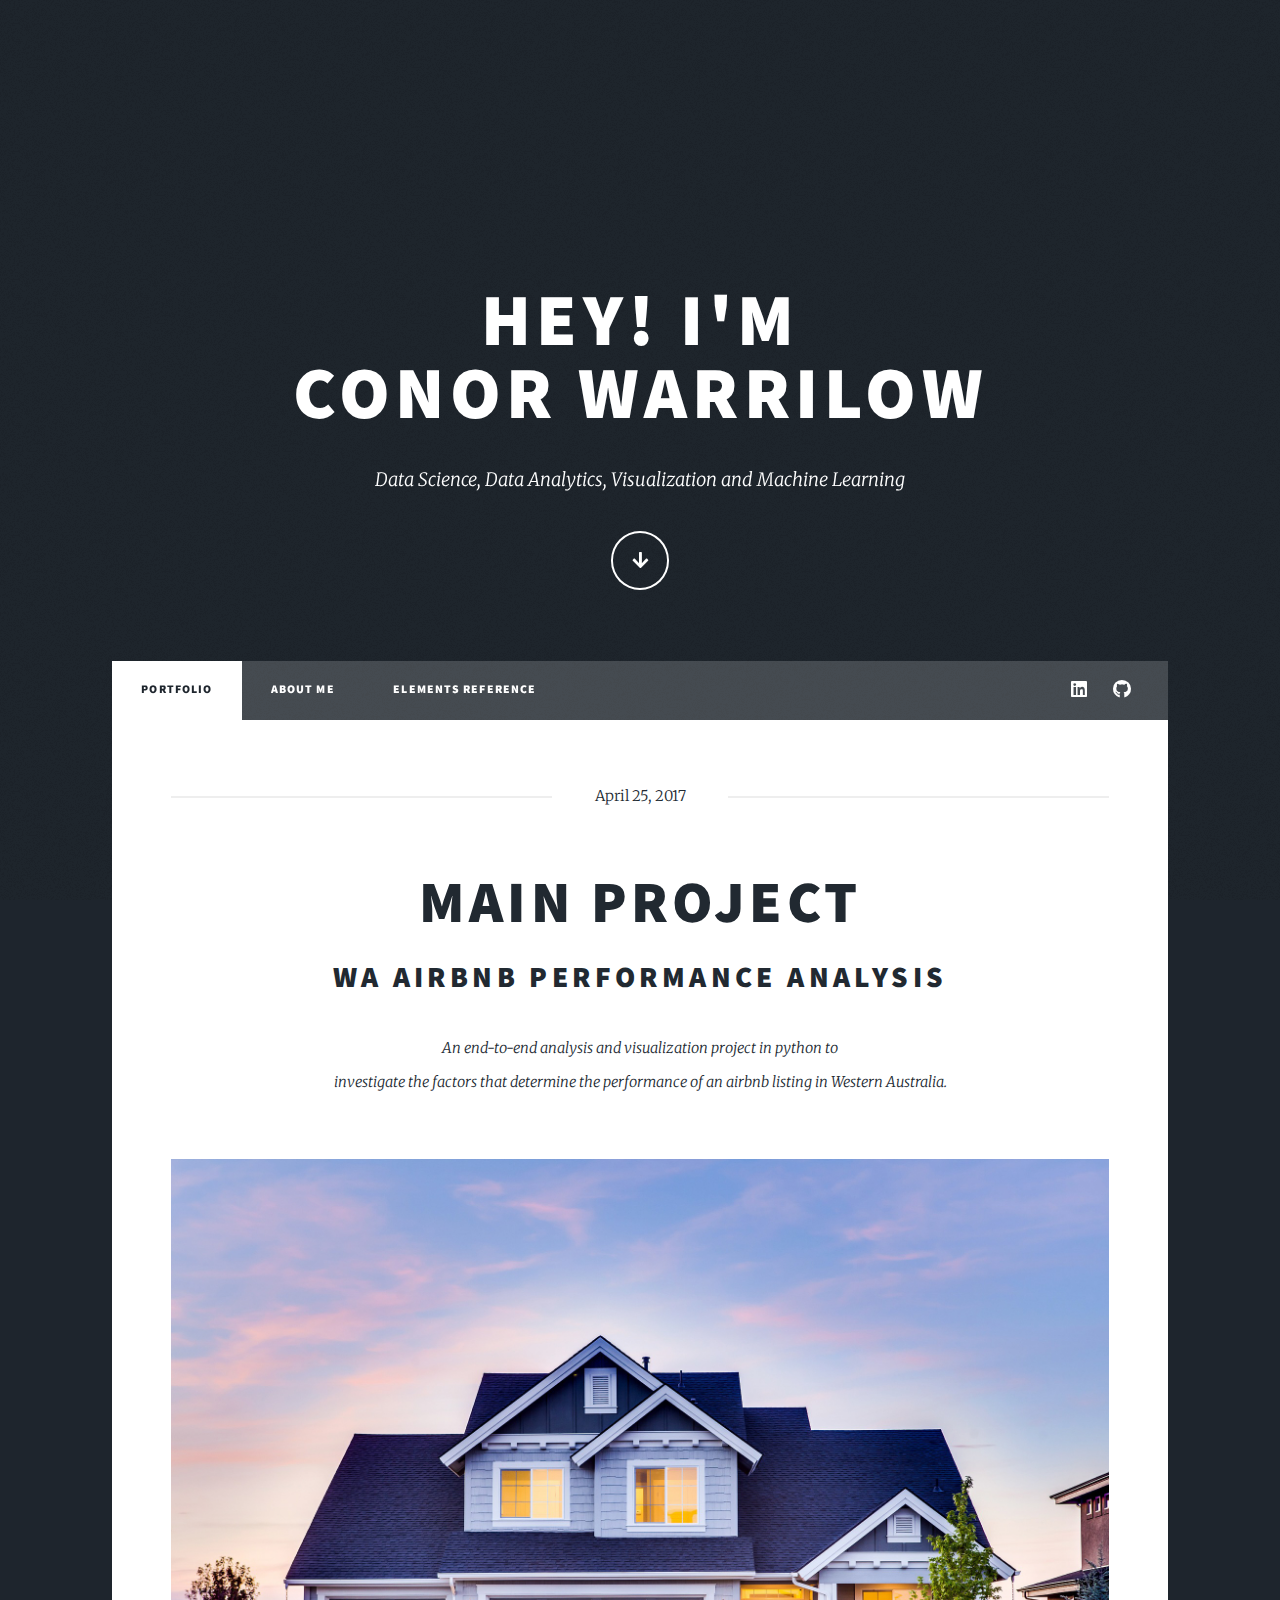
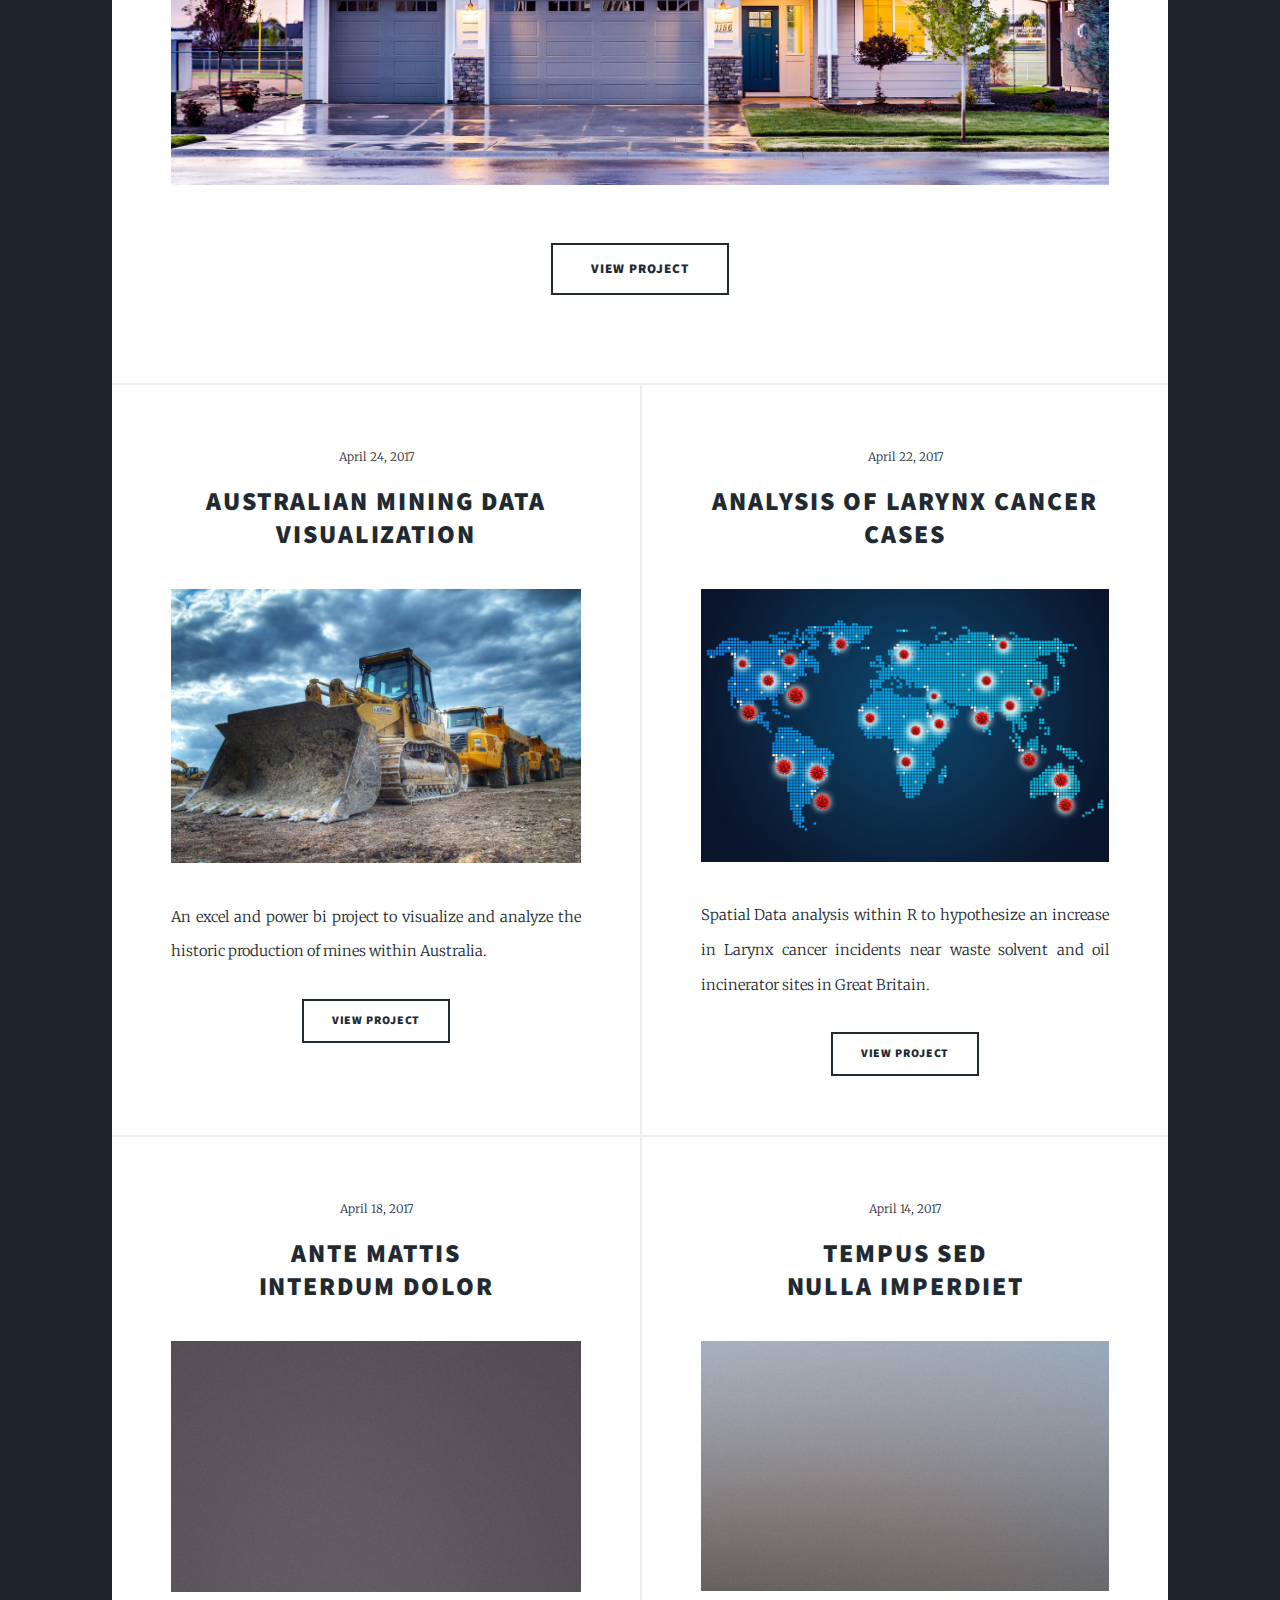
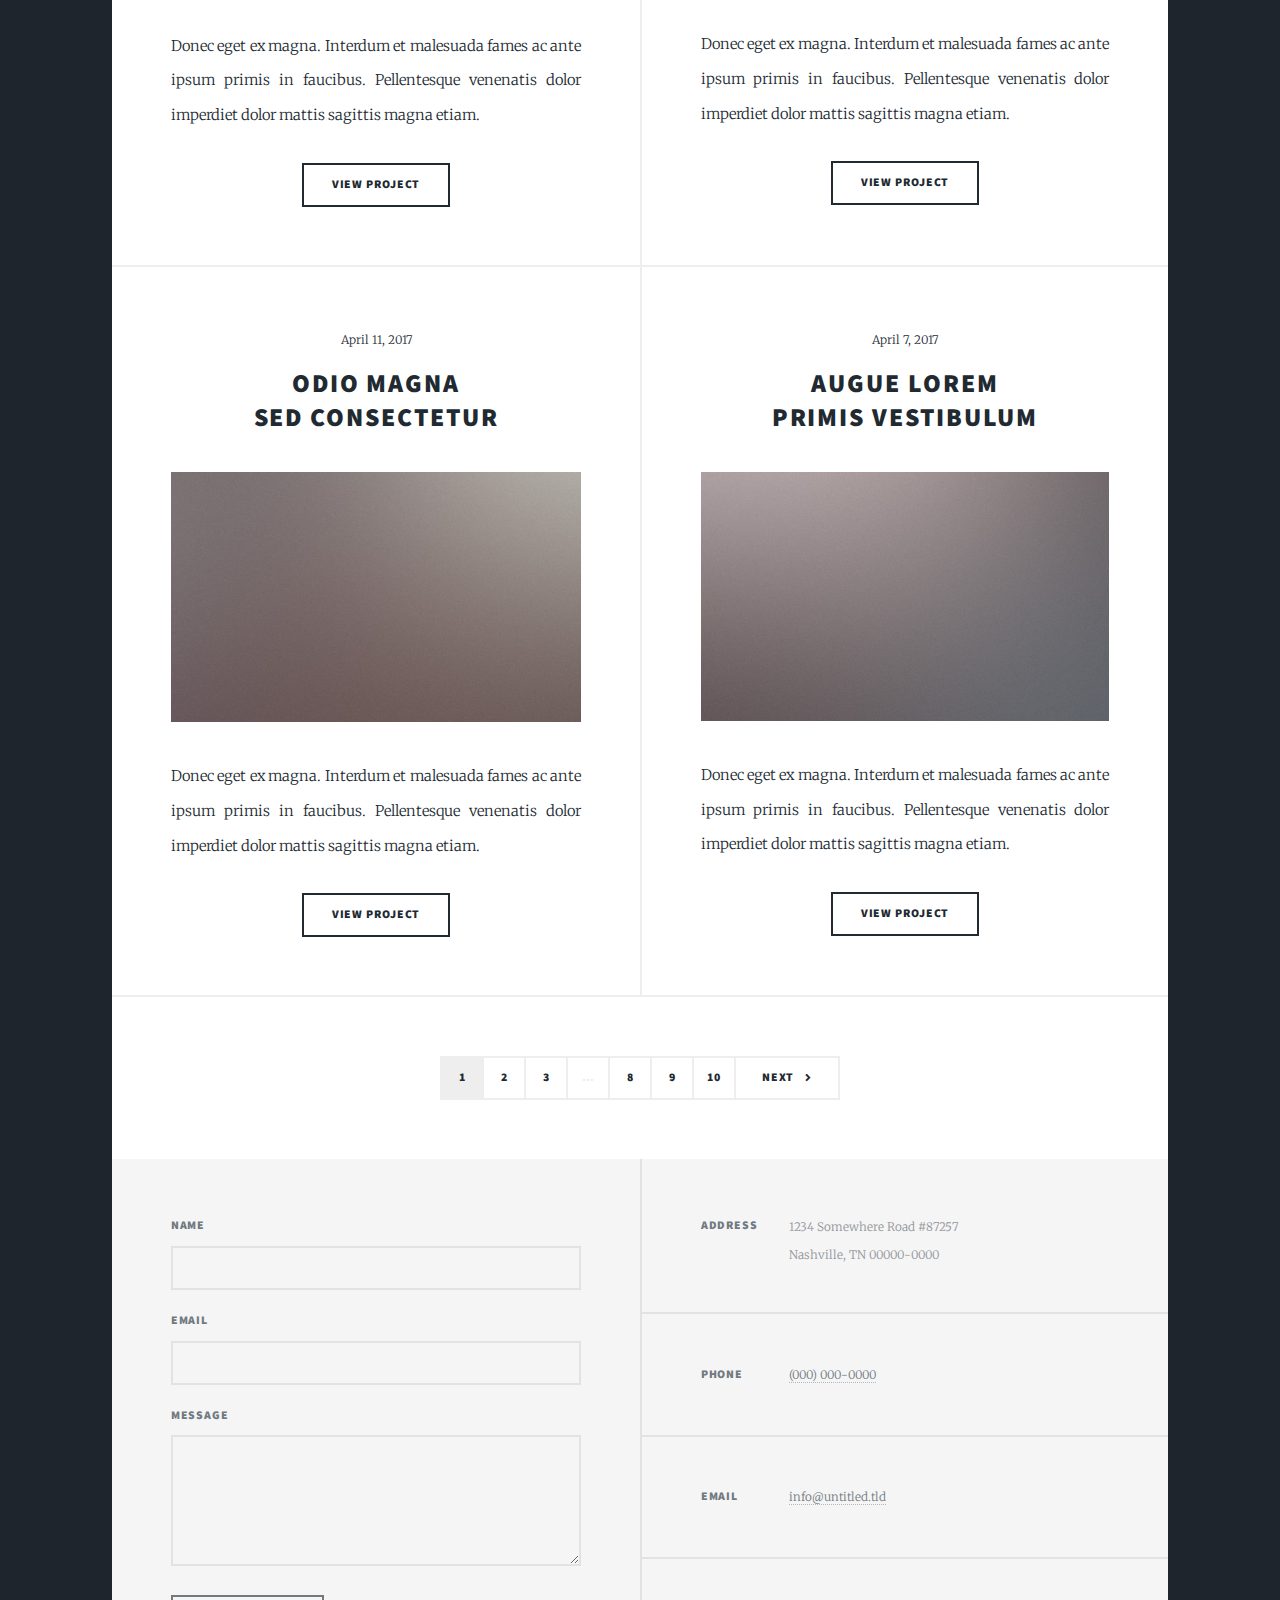
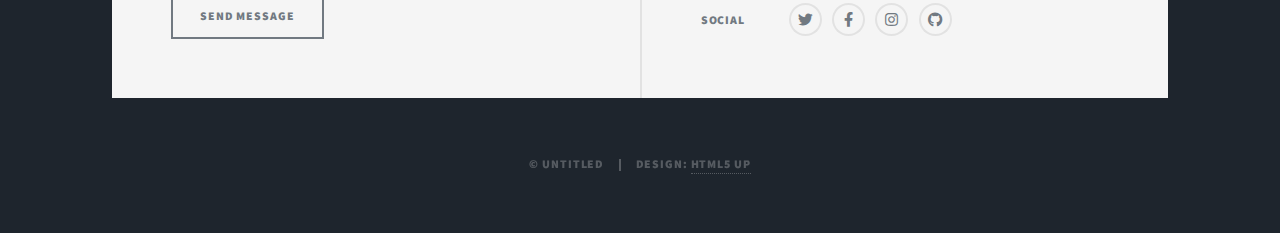
==== commit 30fa24a8: "Add files via upload" ====
--- a/index.html
+++ b/index.html
@@ -1,459 +1,223 @@
 <!DOCTYPE HTML>
 <!--
-	Strata by HTML5 UP
+	Massively by HTML5 UP
 	html5up.net | @ajlkn
 	Free for personal and commercial use under the CCA 3.0 license (html5up.net/license)
 -->
 <html>
 	<head>
-		<title>Strata by HTML5 UP</title>
+		<title>Massively by HTML5 UP</title>
 		<meta charset="utf-8" />
 		<meta name="viewport" content="width=device-width, initial-scale=1, user-scalable=no" />
 		<link rel="stylesheet" href="assets/css/main.css" />
+		<noscript><link rel="stylesheet" href="assets/css/noscript.css" /></noscript>
 	</head>
 	<body class="is-preload">
 
-		<!-- Header -->
-			<header id="header">
-				<div class="inner">
-					<a href="#" class="image avatar"><img src="images/avatar.jpg" alt="" /></a>
-					<h1><strong>I am Strata</strong>, a super simple<br />
-					responsive site template freebie<br />
-					crafted by <a href="http://html5up.net">HTML5 UP</a>.</h1>
-				</div>
-			</header>
-
-		<!-- Main -->
-			<div id="main">
-
-				<!-- One -->
-					<section id="one">
-						<header class="major">
-							<h2>Ipsum lorem dolor aliquam ante commodo<br />
-							magna sed accumsan arcu neque.</h2>
-						</header>
-						<p>Accumsan orci faucibus id eu lorem semper. Eu ac iaculis ac nunc nisi lorem vulputate lorem neque cubilia ac in adipiscing in curae lobortis tortor primis integer massa adipiscing id nisi accumsan pellentesque commodo blandit enim arcu non at amet id arcu magna. Accumsan orci faucibus id eu lorem semper nunc nisi lorem vulputate lorem neque cubilia.</p>
+		<!-- Wrapper -->
+			<div id="wrapper" class="fade-in">
+
+				<!-- Intro -->
+					<div id="intro">
+						<h1>Hey! I'm<br />
+						Conor Warrilow</h1>
+						<p>Data Science, Data Analytics, Visualization and Machine Learning
 						<ul class="actions">
-							<li><a href="#" class="button">Learn More</a></li>
+							<li><a href="#header" class="button icon solid solo fa-arrow-down scrolly">Continue</a></li>
 						</ul>
-					</section>
-
-				<!-- Two -->
-					<section id="two">
-						<h2>Recent Work</h2>
-						<div class="row">
-							<article class="col-6 col-12-xsmall work-item">
-								<a href="images/fulls/01.jpg" class="image fit thumb"><img src="images/thumbs/01.jpg" alt="" /></a>
-								<h3>Magna sed consequat tempus</h3>
-								<p>Lorem ipsum dolor sit amet nisl sed nullam feugiat.</p>
+					</div>
+
+				<!-- Header -->
+					<header id="header">
+						<a href="index.html" class="logo">Portfolio</a>
+					</header>
+
+				<!-- Nav -->
+					<nav id="nav">
+						<ul class="links">
+							<li class="active"><a href="index.html">Portfolio</a></li>
+							<li><a href="generic.html">About me</a></li>
+							<li><a href="elements.html">Elements Reference</a></li>
+						</ul>
+						<ul class="icons">
+							<li><a href="https://au.linkedin.com/in/conor-warrilow-572a09298" class="icon brands fa-linkedin"><span class="label">Linkedin</span></a></li>
+							<li><a href="https://github.com/ConorWarrilow" class="icon brands fa-github"><span class="label">GitHub</span></a></li>
+						</ul>
+					</nav>
+
+				<!-- Main -->
+					<div id="main">
+
+						<!-- Featured Post -->
+							<article class="post featured">
+								<header class="major">
+									<span class="date">April 25, 2017</span>
+									<h2><a href="https://github.com/ConorWarrilow/Airbnb-Performance-Analysis">Main Project<br />
+									<span style="font-size: 0.5em;">WA Airbnb Performance Analysis</span></a></h2>
+									<p>An end-to-end analysis and visualization project in python to<br />
+									investigate the factors that determine the performance of an airbnb listing in Western Australia.<br />
+									</p>
+								</header>
+								
+								<a href="https://github.com/ConorWarrilow/Airbnb-Performance-Analysis" class="image main"><img src="images/Mythumbs/house_image-2.jpg" alt="" /></a>
+								<ul class="actions special">
+									<li><a href="#" class="button large">View Project</a></li>
+								</ul>
 							</article>
-							<article class="col-6 col-12-xsmall work-item">
-								<a href="images/fulls/02.jpg" class="image fit thumb"><img src="images/thumbs/02.jpg" alt="" /></a>
-								<h3>Ultricies lacinia interdum</h3>
-								<p>Lorem ipsum dolor sit amet nisl sed nullam feugiat.</p>
-							</article>
-							<article class="col-6 col-12-xsmall work-item">
-								<a href="images/fulls/03.jpg" class="image fit thumb"><img src="images/thumbs/03.jpg" alt="" /></a>
-								<h3>Tortor metus commodo</h3>
-								<p>Lorem ipsum dolor sit amet nisl sed nullam feugiat.</p>
-							</article>
-							<article class="col-6 col-12-xsmall work-item">
-								<a href="images/fulls/04.jpg" class="image fit thumb"><img src="images/thumbs/04.jpg" alt="" /></a>
-								<h3>Quam neque phasellus</h3>
-								<p>Lorem ipsum dolor sit amet nisl sed nullam feugiat.</p>
-							</article>
-							<article class="col-6 col-12-xsmall work-item">
-								<a href="images/fulls/05.jpg" class="image fit thumb"><img src="images/thumbs/05.jpg" alt="" /></a>
-								<h3>Nunc enim commodo aliquet</h3>
-								<p>Lorem ipsum dolor sit amet nisl sed nullam feugiat.</p>
-							</article>
-							<article class="col-6 col-12-xsmall work-item">
-								<a href="images/fulls/06.jpg" class="image fit thumb"><img src="images/thumbs/06.jpg" alt="" /></a>
-								<h3>Risus ornare lacinia</h3>
-								<p>Lorem ipsum dolor sit amet nisl sed nullam feugiat.</p>
-							</article>
-						</div>
-						<ul class="actions">
-							<li><a href="#" class="button">Full Portfolio</a></li>
-						</ul>
-					</section>
-
-				<!-- Three -->
-					<section id="three">
-						<h2>Get In Touch</h2>
-						<p>Accumsan pellentesque commodo blandit enim arcu non at amet id arcu magna. Accumsan orci faucibus id eu lorem semper nunc nisi lorem vulputate lorem neque lorem ipsum dolor.</p>
-						<div class="row">
-							<div class="col-8 col-12-small">
-								<form method="post" action="#">
-									<div class="row gtr-uniform gtr-50">
-										<div class="col-6 col-12-xsmall"><input type="text" name="name" id="name" placeholder="Name" /></div>
-										<div class="col-6 col-12-xsmall"><input type="email" name="email" id="email" placeholder="Email" /></div>
-										<div class="col-12"><textarea name="message" id="message" placeholder="Message" rows="4"></textarea></div>
+
+						<!-- Posts -->
+							<section class="posts">
+								<article>
+									<header>
+										<span class="date">April 24, 2017</span>
+										<h2><a href="#">Australian Mining Data Visualization<br />
+										</a></h2>
+									</header>
+									<a href="#" class="image fit"><img src="images/Mythumbs/mining_image-2.jpg" alt="" /></a>
+									<p>An excel and power bi project to visualize and analyze the historic production of mines within Australia.</p>
+									<ul class="actions special">
+										<li><a href="#" class="button">View Project</a></li>
+									</ul>
+								</article>
+								<article>
+									<header>
+										<span class="date">April 22, 2017</span>
+										<h2><a href="#">Analysis of Larynx Cancer Cases<br />
+										</a></h2>
+									</header>
+									<a href="#" class="image fit"><img src="images/Mythumbs/cancer_image-2.jpg" alt="" /></a>
+									<p>Spatial Data analysis within R to hypothesize an increase in Larynx cancer incidents near waste solvent and oil incinerator sites in Great Britain. </p>
+									<ul class="actions special">
+										<li><a href="#" class="button">View Project</a></li>
+									</ul>
+								</article>
+								<article>
+									<header>
+										<span class="date">April 18, 2017</span>
+										<h2><a href="#">Ante mattis<br />
+										interdum dolor</a></h2>
+									</header>
+									<a href="#" class="image fit"><img src="images/pic04.jpg" alt="" /></a>
+									<p>Donec eget ex magna. Interdum et malesuada fames ac ante ipsum primis in faucibus. Pellentesque venenatis dolor imperdiet dolor mattis sagittis magna etiam.</p>
+									<ul class="actions special">
+										<li><a href="#" class="button">View Project</a></li>
+									</ul>
+								</article>
+								<article>
+									<header>
+										<span class="date">April 14, 2017</span>
+										<h2><a href="#">Tempus sed<br />
+										nulla imperdiet</a></h2>
+									</header>
+									<a href="#" class="image fit"><img src="images/pic05.jpg" alt="" /></a>
+									<p>Donec eget ex magna. Interdum et malesuada fames ac ante ipsum primis in faucibus. Pellentesque venenatis dolor imperdiet dolor mattis sagittis magna etiam.</p>
+									<ul class="actions special">
+										<li><a href="#" class="button">View Project</a></li>
+									</ul>
+								</article>
+								<article>
+									<header>
+										<span class="date">April 11, 2017</span>
+										<h2><a href="#">Odio magna<br />
+										sed consectetur</a></h2>
+									</header>
+									<a href="#" class="image fit"><img src="images/pic06.jpg" alt="" /></a>
+									<p>Donec eget ex magna. Interdum et malesuada fames ac ante ipsum primis in faucibus. Pellentesque venenatis dolor imperdiet dolor mattis sagittis magna etiam.</p>
+									<ul class="actions special">
+										<li><a href="#" class="button">View Project</a></li>
+									</ul>
+								</article>
+								<article>
+									<header>
+										<span class="date">April 7, 2017</span>
+										<h2><a href="#">Augue lorem<br />
+										primis vestibulum</a></h2>
+									</header>
+									<a href="#" class="image fit"><img src="images/pic07.jpg" alt="" /></a>
+									<p>Donec eget ex magna. Interdum et malesuada fames ac ante ipsum primis in faucibus. Pellentesque venenatis dolor imperdiet dolor mattis sagittis magna etiam.</p>
+									<ul class="actions special">
+										<li><a href="#" class="button">View Project</a></li>
+									</ul>
+								</article>
+							</section>
+
+						<!-- Footer -->
+							<footer>
+								<div class="pagination">
+									<!--<a href="#" class="previous">Prev</a>-->
+									<a href="#" class="page active">1</a>
+									<a href="#" class="page">2</a>
+									<a href="#" class="page">3</a>
+									<span class="extra">&hellip;</span>
+									<a href="#" class="page">8</a>
+									<a href="#" class="page">9</a>
+									<a href="#" class="page">10</a>
+									<a href="#" class="next">Next</a>
+								</div>
+							</footer>
+
+					</div>
+
+				<!-- Footer -->
+					<footer id="footer">
+						<section>
+							<form method="post" action="#">
+								<div class="fields">
+									<div class="field">
+										<label for="name">Name</label>
+										<input type="text" name="name" id="name" />
 									</div>
-								</form>
+									<div class="field">
+										<label for="email">Email</label>
+										<input type="text" name="email" id="email" />
+									</div>
+									<div class="field">
+										<label for="message">Message</label>
+										<textarea name="message" id="message" rows="3"></textarea>
+									</div>
+								</div>
 								<ul class="actions">
 									<li><input type="submit" value="Send Message" /></li>
 								</ul>
-							</div>
-							<div class="col-4 col-12-small">
-								<ul class="labeled-icons">
-									<li>
-										<h3 class="icon solid fa-home"><span class="label">Address</span></h3>
-										1234 Somewhere Rd.<br />
-										Nashville, TN 00000<br />
-										United States
-									</li>
-									<li>
-										<h3 class="icon solid fa-mobile-alt"><span class="label">Phone</span></h3>
-										000-000-0000
-									</li>
-									<li>
-										<h3 class="icon solid fa-envelope"><span class="label">Email</span></h3>
-										<a href="#">hello@untitled.tld</a>
-									</li>
-								</ul>
-							</div>
-						</div>
-					</section>
-
-				<!-- Four -->
-				<!--
-					<section id="four">
-						<h2>Elements</h2>
-
-						<section>
-							<h4>Text</h4>
-							<p>This is <b>bold</b> and this is <strong>strong</strong>. This is <i>italic</i> and this is <em>emphasized</em>.
-							This is <sup>superscript</sup> text and this is <sub>subscript</sub> text.
-							This is <u>underlined</u> and this is code: <code>for (;;) { ... }</code>. Finally, <a href="#">this is a link</a>.</p>
-							<hr />
-							<header>
-								<h4>Heading with a Subtitle</h4>
-								<p>Lorem ipsum dolor sit amet nullam id egestas urna aliquam</p>
-							</header>
-							<p>Nunc lacinia ante nunc ac lobortis. Interdum adipiscing gravida odio porttitor sem non mi integer non faucibus ornare mi ut ante amet placerat aliquet. Volutpat eu sed ante lacinia sapien lorem accumsan varius montes viverra nibh in adipiscing blandit tempus accumsan.</p>
-							<header>
-								<h5>Heading with a Subtitle</h5>
-								<p>Lorem ipsum dolor sit amet nullam id egestas urna aliquam</p>
-							</header>
-							<p>Nunc lacinia ante nunc ac lobortis. Interdum adipiscing gravida odio porttitor sem non mi integer non faucibus ornare mi ut ante amet placerat aliquet. Volutpat eu sed ante lacinia sapien lorem accumsan varius montes viverra nibh in adipiscing blandit tempus accumsan.</p>
-							<hr />
-							<h2>Heading Level 2</h2>
-							<h3>Heading Level 3</h3>
-							<h4>Heading Level 4</h4>
-							<h5>Heading Level 5</h5>
-							<h6>Heading Level 6</h6>
-							<hr />
-							<h5>Blockquote</h5>
-							<blockquote>Fringilla nisl. Donec accumsan interdum nisi, quis tincidunt felis sagittis eget tempus euismod. Vestibulum ante ipsum primis in faucibus vestibulum. Blandit adipiscing eu felis iaculis volutpat ac adipiscing accumsan faucibus. Vestibulum ante ipsum primis in faucibus lorem ipsum dolor sit amet nullam adipiscing eu felis.</blockquote>
-							<h5>Preformatted</h5>
-							<pre><code>i = 0;
-
-while (!deck.isInOrder()) {
-print 'Iteration ' + i;
-deck.shuffle();
-i++;
-}
-
-print 'It took ' + i + ' iterations to sort the deck.';</code></pre>
-						</section>
-
-						<section>
-							<h4>Lists</h4>
-							<div class="row">
-								<div class="col-6 col-12-xsmall">
-									<h5>Unordered</h5>
-									<ul>
-										<li>Dolor pulvinar etiam magna etiam.</li>
-										<li>Sagittis adipiscing lorem eleifend.</li>
-										<li>Felis enim feugiat dolore viverra.</li>
-									</ul>
-									<h5>Alternate</h5>
-									<ul class="alt">
-										<li>Dolor pulvinar etiam magna etiam.</li>
-										<li>Sagittis adipiscing lorem eleifend.</li>
-										<li>Felis enim feugiat dolore viverra.</li>
-									</ul>
-								</div>
-								<div class="col-6 col-12-xsmall">
-									<h5>Ordered</h5>
-									<ol>
-										<li>Dolor pulvinar etiam magna etiam.</li>
-										<li>Etiam vel felis at lorem sed viverra.</li>
-										<li>Felis enim feugiat dolore viverra.</li>
-										<li>Dolor pulvinar etiam magna etiam.</li>
-										<li>Etiam vel felis at lorem sed viverra.</li>
-										<li>Felis enim feugiat dolore viverra.</li>
-									</ol>
-									<h5>Icons</h5>
-									<ul class="icons">
-										<li><a href="#" class="icon brands fa-twitter"><span class="label">Twitter</span></a></li>
-										<li><a href="#" class="icon brands fa-facebook-f"><span class="label">Facebook</span></a></li>
-										<li><a href="#" class="icon brands fa-instagram"><span class="label">Instagram</span></a></li>
-										<li><a href="#" class="icon brands fa-github"><span class="label">Github</span></a></li>
-										<li><a href="#" class="icon brands fa-dribbble"><span class="label">Dribbble</span></a></li>
-										<li><a href="#" class="icon brands fa-tumblr"><span class="label">Tumblr</span></a></li>
-									</ul>
-								</div>
-							</div>
-							<h5>Actions</h5>
-							<ul class="actions">
-								<li><a href="#" class="button primary">Default</a></li>
-								<li><a href="#" class="button">Default</a></li>
-							</ul>
-							<ul class="actions small">
-								<li><a href="#" class="button primary small">Small</a></li>
-								<li><a href="#" class="button small">Small</a></li>
-							</ul>
-							<div class="row">
-								<div class="col-6 col-12-small">
-									<ul class="actions stacked">
-										<li><a href="#" class="button primary">Default</a></li>
-										<li><a href="#" class="button">Default</a></li>
-									</ul>
-								</div>
-								<div class="col-6 col-12-small">
-									<ul class="actions stacked">
-										<li><a href="#" class="button primary small">Small</a></li>
-										<li><a href="#" class="button small">Small</a></li>
-									</ul>
-								</div>
-								<div class="col-6 col-12-small">
-									<ul class="actions stacked">
-										<li><a href="#" class="button primary fit">Default</a></li>
-										<li><a href="#" class="button fit">Default</a></li>
-									</ul>
-								</div>
-								<div class="col-6 col-12-small">
-									<ul class="actions stacked">
-										<li><a href="#" class="button primary small fit">Small</a></li>
-										<li><a href="#" class="button small fit">Small</a></li>
-									</ul>
-								</div>
-							</div>
-						</section>
-
-						<section>
-							<h4>Table</h4>
-							<h5>Default</h5>
-							<div class="table-wrapper">
-								<table>
-									<thead>
-										<tr>
-											<th>Name</th>
-											<th>Description</th>
-											<th>Price</th>
-										</tr>
-									</thead>
-									<tbody>
-										<tr>
-											<td>Item One</td>
-											<td>Ante turpis integer aliquet porttitor.</td>
-											<td>29.99</td>
-										</tr>
-										<tr>
-											<td>Item Two</td>
-											<td>Vis ac commodo adipiscing arcu aliquet.</td>
-											<td>19.99</td>
-										</tr>
-										<tr>
-											<td>Item Three</td>
-											<td> Morbi faucibus arcu accumsan lorem.</td>
-											<td>29.99</td>
-										</tr>
-										<tr>
-											<td>Item Four</td>
-											<td>Vitae integer tempus condimentum.</td>
-											<td>19.99</td>
-										</tr>
-										<tr>
-											<td>Item Five</td>
-											<td>Ante turpis integer aliquet porttitor.</td>
-											<td>29.99</td>
-										</tr>
-									</tbody>
-									<tfoot>
-										<tr>
-											<td colspan="2"></td>
-											<td>100.00</td>
-										</tr>
-									</tfoot>
-								</table>
-							</div>
-
-							<h5>Alternate</h5>
-							<div class="table-wrapper">
-								<table class="alt">
-									<thead>
-										<tr>
-											<th>Name</th>
-											<th>Description</th>
-											<th>Price</th>
-										</tr>
-									</thead>
-									<tbody>
-										<tr>
-											<td>Item One</td>
-											<td>Ante turpis integer aliquet porttitor.</td>
-											<td>29.99</td>
-										</tr>
-										<tr>
-											<td>Item Two</td>
-											<td>Vis ac commodo adipiscing arcu aliquet.</td>
-											<td>19.99</td>
-										</tr>
-										<tr>
-											<td>Item Three</td>
-											<td> Morbi faucibus arcu accumsan lorem.</td>
-											<td>29.99</td>
-										</tr>
-										<tr>
-											<td>Item Four</td>
-											<td>Vitae integer tempus condimentum.</td>
-											<td>19.99</td>
-										</tr>
-										<tr>
-											<td>Item Five</td>
-											<td>Ante turpis integer aliquet porttitor.</td>
-											<td>29.99</td>
-										</tr>
-									</tbody>
-									<tfoot>
-										<tr>
-											<td colspan="2"></td>
-											<td>100.00</td>
-										</tr>
-									</tfoot>
-								</table>
-							</div>
-						</section>
-
-						<section>
-							<h4>Buttons</h4>
-							<ul class="actions">
-								<li><a href="#" class="button primary">Primary</a></li>
-								<li><a href="#" class="button">Default</a></li>
-							</ul>
-							<ul class="actions">
-								<li><a href="#" class="button large">Large</a></li>
-								<li><a href="#" class="button">Default</a></li>
-								<li><a href="#" class="button small">Small</a></li>
-							</ul>
-							<ul class="actions fit">
-								<li><a href="#" class="button primary fit">Fit</a></li>
-								<li><a href="#" class="button fit">Fit</a></li>
-							</ul>
-							<ul class="actions fit small">
-								<li><a href="#" class="button primary fit small">Fit + Small</a></li>
-								<li><a href="#" class="button fit small">Fit + Small</a></li>
-							</ul>
-							<ul class="actions">
-								<li><a href="#" class="button primary icon solid fa-download">Icon</a></li>
-								<li><a href="#" class="button icon solid fa-download">Icon</a></li>
-							</ul>
-							<ul class="actions">
-								<li><span class="button primary disabled">Primary</span></li>
-								<li><span class="button disabled">Default</span></li>
-							</ul>
-						</section>
-
-						<section>
-							<h4>Form</h4>
-							<form method="post" action="#">
-								<div class="row gtr-uniform gtr-50">
-									<div class="col-6 col-12-xsmall">
-										<input type="text" name="demo-name" id="demo-name" value="" placeholder="Name" />
-									</div>
-									<div class="col-6 col-12-xsmall">
-										<input type="email" name="demo-email" id="demo-email" value="" placeholder="Email" />
-									</div>
-									<div class="col-12">
-										<select name="demo-category" id="demo-category">
-											<option value="">- Category -</option>
-											<option value="1">Manufacturing</option>
-											<option value="1">Shipping</option>
-											<option value="1">Administration</option>
-											<option value="1">Human Resources</option>
-										</select>
-									</div>
-									<div class="col-4 col-12-small">
-										<input type="radio" id="demo-priority-low" name="demo-priority" checked>
-										<label for="demo-priority-low">Low Priority</label>
-									</div>
-									<div class="col-4 col-12-small">
-										<input type="radio" id="demo-priority-normal" name="demo-priority">
-										<label for="demo-priority-normal">Normal Priority</label>
-									</div>
-									<div class="col-4 col-12-small">
-										<input type="radio" id="demo-priority-high" name="demo-priority">
-										<label for="demo-priority-high">High Priority</label>
-									</div>
-									<div class="col-6 col-12-small">
-										<input type="checkbox" id="demo-copy" name="demo-copy">
-										<label for="demo-copy">Email me a copy of this message</label>
-									</div>
-									<div class="col-6 col-12-small">
-										<input type="checkbox" id="demo-human" name="demo-human" checked>
-										<label for="demo-human">I am a human and not a robot</label>
-									</div>
-									<div class="col-12">
-										<textarea name="demo-message" id="demo-message" placeholder="Enter your message" rows="6"></textarea>
-									</div>
-									<div class="col-12">
-										<ul class="actions">
-											<li><input type="submit" value="Send Message" class="primary" /></li>
-											<li><input type="reset" value="Reset" /></li>
-										</ul>
-									</div>
-								</div>
 							</form>
 						</section>
-
-						<section>
-							<h4>Image</h4>
-							<h5>Fit</h5>
-							<div class="box alt">
-								<div class="row gtr-50 gtr-uniform">
-									<div class="col-12"><span class="image fit"><img src="images/fulls/05.jpg" alt="" /></span></div>
-									<div class="col-4"><span class="image fit"><img src="images/thumbs/01.jpg" alt="" /></span></div>
-									<div class="col-4"><span class="image fit"><img src="images/thumbs/02.jpg" alt="" /></span></div>
-									<div class="col-4"><span class="image fit"><img src="images/thumbs/03.jpg" alt="" /></span></div>
-									<div class="col-4"><span class="image fit"><img src="images/thumbs/04.jpg" alt="" /></span></div>
-									<div class="col-4"><span class="image fit"><img src="images/thumbs/05.jpg" alt="" /></span></div>
-									<div class="col-4"><span class="image fit"><img src="images/thumbs/06.jpg" alt="" /></span></div>
-									<div class="col-4"><span class="image fit"><img src="images/thumbs/03.jpg" alt="" /></span></div>
-									<div class="col-4"><span class="image fit"><img src="images/thumbs/02.jpg" alt="" /></span></div>
-									<div class="col-4"><span class="image fit"><img src="images/thumbs/01.jpg" alt="" /></span></div>
-								</div>
-							</div>
-							<h5>Left &amp; Right</h5>
-							<p><span class="image left"><img src="images/avatar.jpg" alt="" /></span>Fringilla nisl. Donec accumsan interdum nisi, quis tincidunt felis sagittis eget. tempus euismod. Vestibulum ante ipsum primis in faucibus vestibulum. Blandit adipiscing eu felis iaculis volutpat ac adipiscing accumsan eu faucibus. Integer ac pellentesque praesent tincidunt felis sagittis eget. tempus euismod. Vestibulum ante ipsum primis in faucibus vestibulum. Blandit adipiscing eu felis iaculis volutpat ac adipiscing accumsan eu faucibus. Integer ac pellentesque praesent. Donec accumsan interdum nisi, quis tincidunt felis sagittis eget. tempus euismod. Vestibulum ante ipsum primis in faucibus vestibulum. Blandit adipiscing eu felis iaculis volutpat ac adipiscing accumsan eu faucibus. Integer ac pellentesque praesent tincidunt felis sagittis eget. tempus euismod. Vestibulum ante ipsum primis in faucibus vestibulum. Blandit adipiscing eu felis iaculis volutpat ac adipiscing accumsan eu faucibus. Integer ac pellentesque praesent.</p>
-							<p><span class="image right"><img src="images/avatar.jpg" alt="" /></span>Fringilla nisl. Donec accumsan interdum nisi, quis tincidunt felis sagittis eget. tempus euismod. Vestibulum ante ipsum primis in faucibus vestibulum. Blandit adipiscing eu felis iaculis volutpat ac adipiscing accumsan eu faucibus. Integer ac pellentesque praesent tincidunt felis sagittis eget. tempus euismod. Vestibulum ante ipsum primis in faucibus vestibulum. Blandit adipiscing eu felis iaculis volutpat ac adipiscing accumsan eu faucibus. Integer ac pellentesque praesent. Donec accumsan interdum nisi, quis tincidunt felis sagittis eget. tempus euismod. Vestibulum ante ipsum primis in faucibus vestibulum. Blandit adipiscing eu felis iaculis volutpat ac adipiscing accumsan eu faucibus. Integer ac pellentesque praesent tincidunt felis sagittis eget. tempus euismod. Vestibulum ante ipsum primis in faucibus vestibulum. Blandit adipiscing eu felis iaculis volutpat ac adipiscing accumsan eu faucibus. Integer ac pellentesque praesent.</p>
+						<section class="split contact">
+							<section class="alt">
+								<h3>Address</h3>
+								<p>1234 Somewhere Road #87257<br />
+								Nashville, TN 00000-0000</p>
+							</section>
+							<section>
+								<h3>Phone</h3>
+								<p><a href="#">(000) 000-0000</a></p>
+							</section>
+							<section>
+								<h3>Email</h3>
+								<p><a href="#">info@untitled.tld</a></p>
+							</section>
+							<section>
+								<h3>Social</h3>
+								<ul class="icons alt">
+									<li><a href="#" class="icon brands alt fa-twitter"><span class="label">Twitter</span></a></li>
+									<li><a href="#" class="icon brands alt fa-facebook-f"><span class="label">Facebook</span></a></li>
+									<li><a href="#" class="icon brands alt fa-instagram"><span class="label">Instagram</span></a></li>
+									<li><a href="#" class="icon brands alt fa-github"><span class="label">GitHub</span></a></li>
+								</ul>
+							</section>
 						</section>
-
-					</section>
-				-->
+					</footer>
+
+				<!-- Copyright -->
+					<div id="copyright">
+						<ul><li>&copy; Untitled</li><li>Design: <a href="https://html5up.net">HTML5 UP</a></li></ul>
+					</div>
 
 			</div>
-
-		<!-- Footer -->
-			<footer id="footer">
-				<div class="inner">
-					<ul class="icons">
-						<li><a href="#" class="icon brands fa-twitter"><span class="label">Twitter</span></a></li>
-						<li><a href="#" class="icon brands fa-github"><span class="label">Github</span></a></li>
-						<li><a href="#" class="icon brands fa-dribbble"><span class="label">Dribbble</span></a></li>
-						<li><a href="#" class="icon solid fa-envelope"><span class="label">Email</span></a></li>
-					</ul>
-					<ul class="copyright">
-						<li>&copy; Untitled</li><li>Design: <a href="http://html5up.net">HTML5 UP</a></li>
-					</ul>
-				</div>
-			</footer>
 
 		<!-- Scripts -->
 			<script src="assets/js/jquery.min.js"></script>
-			<script src="assets/js/jquery.poptrox.min.js"></script>
+			<script src="assets/js/jquery.scrollex.min.js"></script>
+			<script src="assets/js/jquery.scrolly.min.js"></script>
 			<script src="assets/js/browser.min.js"></script>
 			<script src="assets/js/breakpoints.min.js"></script>
 			<script src="assets/js/util.js"></script>
--- a/assets/css/main.css
+++ b/assets/css/main.css
@@ -1,8 +1,8 @@
-@import url("fontawesome-all.min.css");
-@import url("https://fonts.googleapis.com/css?family=Source+Sans+Pro:400,400italic");
+@import url(fontawesome-all.min.css);
+@import url("https://fonts.googleapis.com/css?family=Merriweather:300,700,300italic,700italic|Source+Sans+Pro:900");
 
 /*
-	Strata by HTML5 UP
+	Massively by HTML5 UP
 	html5up.net | @ajlkn
 	Free for personal and commercial use under the CCA 3.0 license (html5up.net/license)
 */
@@ -74,6 +74,22 @@
 
 /* Basic */
 
+	@-ms-viewport {
+		width: device-width;
+	}
+
+	body {
+		-ms-overflow-style: scrollbar;
+	}
+
+	@media screen and (max-width: 480px) {
+
+		html, body {
+			min-width: 320px;
+		}
+
+	}
+
 	html {
 		box-sizing: border-box;
 	}
@@ -83,7 +99,7 @@
 	}
 
 	body {
-		background: #fff;
+		background-color: #1e252d;
 	}
 
 		body.is-preload *, body.is-preload *:before, body.is-preload *:after {
@@ -97,33 +113,62 @@
 			transition: none !important;
 		}
 
+/* Type */
+
+	html {
+		font-size: 16pt;
+	}
+
+		@media screen and (max-width: 1680px) {
+
+			html {
+				font-size: 12pt;
+			}
+
+		}
+
+		@media screen and (max-width: 1280px) {
+
+			html {
+				font-size: 11pt;
+			}
+
+		}
+
+		@media screen and (max-width: 360px) {
+
+			html {
+				font-size: 10pt;
+			}
+
+		}
+
+	body {
+		color: #212931;
+	}
+
 	body, input, select, textarea {
-		color: #a2a2a2;
-		font-family: "Source Sans Pro", Helvetica, sans-serif;
-		font-size: 16pt;
-		font-weight: 400;
-		line-height: 1.75em;
+		font-family: "Merriweather", Georgia, serif;
+		font-weight: 300;
+		font-size: 1rem;
+		line-height: 2.375;
 	}
 
 	a {
-		-moz-transition: color 0.2s ease-in-out, border-color 0.2s ease-in-out;
-		-webkit-transition: color 0.2s ease-in-out, border-color 0.2s ease-in-out;
-		-ms-transition: color 0.2s ease-in-out, border-color 0.2s ease-in-out;
-		transition: color 0.2s ease-in-out, border-color 0.2s ease-in-out;
+		-moz-transition: color 0.2s ease-in-out, background-color 0.2s ease-in-out, border-color 0.2s ease-in-out, box-shadow 0.2s ease-in-out;
+		-webkit-transition: color 0.2s ease-in-out, background-color 0.2s ease-in-out, border-color 0.2s ease-in-out, box-shadow 0.2s ease-in-out;
+		-ms-transition: color 0.2s ease-in-out, background-color 0.2s ease-in-out, border-color 0.2s ease-in-out, box-shadow 0.2s ease-in-out;
+		transition: color 0.2s ease-in-out, background-color 0.2s ease-in-out, border-color 0.2s ease-in-out, box-shadow 0.2s ease-in-out;
 		border-bottom: dotted 1px;
-		color: #49bf9d;
 		text-decoration: none;
 	}
 
 		a:hover {
 			border-bottom-color: transparent;
-			color: #49bf9d !important;
-			text-decoration: none;
 		}
 
 	strong, b {
-		color: #787878;
-		font-weight: 400;
+		font-weight: 600;
 	}
 
 	em, i {
@@ -131,102 +176,103 @@
 	}
 
 	p {
-		margin: 0 0 2em 0;
+		text-align: justify;
+		margin: 0 0 2rem 0;
 	}
 
 	h1, h2, h3, h4, h5, h6 {
-		color: #787878;
-		font-weight: 400;
-		line-height: 1em;
-		margin: 0 0 1em 0;
+		font-family: "Source Sans Pro", Helvetica, sans-serif;
+		font-weight: 900;
+		line-height: 1.5;
+		letter-spacing: 0.075em;
+		text-transform: uppercase;
+		margin: 0 0 1rem 0;
 	}
 
 		h1 a, h2 a, h3 a, h4 a, h5 a, h6 a {
+			border-bottom: 0;
 			color: inherit;
 			text-decoration: none;
 		}
 
 	h1 {
-		font-size: 2em;
-		line-height: 1.5em;
+		font-size: 4rem;
+		line-height: 1.1;
+		margin: 0 0 2rem 0;
 	}
 
 	h2 {
-		font-size: 1.5em;
-		line-height: 1.5em;
+		font-size: 1.75rem;
+		line-height: 1.3;
+		margin: 0 0 1.5rem 0;
 	}
 
 	h3 {
-		font-size: 1.25em;
-		line-height: 1.5em;
+		font-size: 1.25rem;
+		margin: 0 0 1.5rem 0;
 	}
 
 	h4 {
-		font-size: 1.1em;
-		line-height: 1.5em;
+		font-size: 1rem;
 	}
 
 	h5 {
-		font-size: 0.9em;
-		line-height: 1.5em;
+		font-size: 0.9rem;
 	}
 
 	h6 {
-		font-size: 0.7em;
-		line-height: 1.5em;
+		font-size: 0.8rem;
 	}
 
 	sub {
-		font-size: 0.8em;
+		font-size: 0.8rem;
 		position: relative;
-		top: 0.5em;
+		top: 0.5rem;
 	}
 
 	sup {
-		font-size: 0.8em;
+		font-size: 0.8rem;
 		position: relative;
-		top: -0.5em;
-	}
-
-	hr {
-		border: 0;
-		border-bottom: solid 2px #efefef;
-		margin: 2em 0;
-	}
-
-		hr.major {
-			margin: 3em 0;
-		}
+		top: -0.5rem;
+	}
 
 	blockquote {
-		border-left: solid 6px #efefef;
+		border-left: solid 4px;
 		font-style: italic;
-		margin: 0 0 2em 0;
-		padding: 0.5em 0 0.5em 1.5em;
+		margin: 0 0 2rem 0;
+		padding: 0.5rem 0 0.5rem 2rem;
 	}
 
 	code {
-		background: #f7f7f7;
-		border-radius: 0.35em;
-		border: solid 2px #efefef;
+		border: solid 2px;
 		font-family: "Courier New", monospace;
-		font-size: 0.9em;
-		margin: 0 0.25em;
-		padding: 0.25em 0.65em;
+		font-size: 0.9rem;
+		margin: 0 0.25rem;
+		padding: 0.25rem 0.65rem;
 	}
 
 	pre {
 		-webkit-overflow-scrolling: touch;
 		font-family: "Courier New", monospace;
-		font-size: 0.9em;
-		margin: 0 0 2em 0;
+		font-size: 0.9rem;
+		margin: 0 0 2rem 0;
 	}
 
 		pre code {
 			display: block;
-			line-height: 1.75em;
-			padding: 1em 1.5em;
+			line-height: 1.75;
+			padding: 1rem 1.5rem;
 			overflow-x: auto;
+		}
+
+	hr {
+		border: 0;
+		border-bottom: solid 2px;
+		margin: 3rem 0;
+	}
+
+		hr.major {
+			margin: 5rem 0;
 		}
 
 	.align-left {
@@ -241,54 +287,40 @@
 		text-align: right;
 	}
 
-/* Container */
-
-	.container {
-		margin: 0 auto;
-		max-width: calc(100% - 4em);
-		width: 100%;
-	}
-
-		.container.xsmall {
-			width: 25%;
-		}
-
-		.container.small {
-			width: 50%;
-		}
-
-		.container.medium {
-			width: 75%;
-		}
-
-		.container.large {
-			width: 125%;
-		}
-
-		.container.xlarge {
-			width: 150%;
-		}
-
-		.container.max {
-			width: 100%;
-		}
-
-		@media screen and (max-width: 980px) {
-
-			.container {
-				width: 100% !important;
-				max-width: 100% !important;
-			}
-
-		}
-
-		@media screen and (max-width: 480px) {
-
-			.container {
-				max-width: calc(100% - 3em);
-			}
-
-		}
+	input, select, textarea {
+		color: #212931;
+	}
+
+	a {
+		color: #212931;
+		border-bottom-color: rgba(33, 41, 49, 0.5);
+	}
+
+		a:hover {
+			border-bottom-color: transparent;
+			color: #18bfef !important;
+		}
+
+	strong, b {
+		color: #212931;
+	}
+
+	h1, h2, h3, h4, h5, h6 {
+		color: #212931;
+	}
+
+	blockquote {
+		border-left-color: #eeeeee;
+	}
+
+	code {
+		background: rgba(220, 220, 220, 0.25);
+		border-color: #eeeeee;
+	}
+
+	hr {
+		border-bottom-color: #eeeeee;
+	}
 
 /* Row */
 
@@ -433,107 +465,107 @@
 
 		.row.gtr-0 {
 			margin-top: 0;
-			margin-left: 0em;
+			margin-left: 0rem;
 		}
 
 			.row.gtr-0 > * {
-				padding: 0 0 0 0em;
+				padding: 0 0 0 0rem;
 			}
 
 			.row.gtr-0.gtr-uniform {
-				margin-top: 0em;
+				margin-top: 0rem;
 			}
 
 				.row.gtr-0.gtr-uniform > * {
-					padding-top: 0em;
+					padding-top: 0rem;
 				}
 
 		.row.gtr-25 {
 			margin-top: 0;
-			margin-left: -0.625em;
+			margin-left: -0.375rem;
 		}
 
 			.row.gtr-25 > * {
-				padding: 0 0 0 0.625em;
+				padding: 0 0 0 0.375rem;
 			}
 
 			.row.gtr-25.gtr-uniform {
-				margin-top: -0.625em;
+				margin-top: -0.375rem;
 			}
 
 				.row.gtr-25.gtr-uniform > * {
-					padding-top: 0.625em;
+					padding-top: 0.375rem;
 				}
 
 		.row.gtr-50 {
 			margin-top: 0;
-			margin-left: -1.25em;
+			margin-left: -0.75rem;
 		}
 
 			.row.gtr-50 > * {
-				padding: 0 0 0 1.25em;
+				padding: 0 0 0 0.75rem;
 			}
 
 			.row.gtr-50.gtr-uniform {
-				margin-top: -1.25em;
+				margin-top: -0.75rem;
 			}
 
 				.row.gtr-50.gtr-uniform > * {
-					padding-top: 1.25em;
+					padding-top: 0.75rem;
 				}
 
 		.row {
 			margin-top: 0;
-			margin-left: -2.5em;
+			margin-left: -1.5rem;
 		}
 
 			.row > * {
-				padding: 0 0 0 2.5em;
+				padding: 0 0 0 1.5rem;
 			}
 
 			.row.gtr-uniform {
-				margin-top: -2.5em;
+				margin-top: -1.5rem;
 			}
 
 				.row.gtr-uniform > * {
-					padding-top: 2.5em;
+					padding-top: 1.5rem;
 				}
 
 		.row.gtr-150 {
 			margin-top: 0;
-			margin-left: -3.75em;
+			margin-left: -2.25rem;
 		}
 
 			.row.gtr-150 > * {
-				padding: 0 0 0 3.75em;
+				padding: 0 0 0 2.25rem;
 			}
 
 			.row.gtr-150.gtr-uniform {
-				margin-top: -3.75em;
+				margin-top: -2.25rem;
 			}
 
 				.row.gtr-150.gtr-uniform > * {
-					padding-top: 3.75em;
+					padding-top: 2.25rem;
 				}
 
 		.row.gtr-200 {
 			margin-top: 0;
-			margin-left: -5em;
+			margin-left: -3rem;
 		}
 
 			.row.gtr-200 > * {
-				padding: 0 0 0 5em;
+				padding: 0 0 0 3rem;
 			}
 
 			.row.gtr-200.gtr-uniform {
-				margin-top: -5em;
+				margin-top: -3rem;
 			}
 
 				.row.gtr-200.gtr-uniform > * {
-					padding-top: 5em;
-				}
-
-		@media screen and (max-width: 1800px) {
+					padding-top: 3rem;
+				}
+
+		@media screen and (max-width: 1680px) {
 
 			.row {
 				display: flex;
@@ -676,104 +708,104 @@
 
 				.row.gtr-0 {
 					margin-top: 0;
-					margin-left: 0em;
+					margin-left: 0rem;
 				}
 
 					.row.gtr-0 > * {
-						padding: 0 0 0 0em;
+						padding: 0 0 0 0rem;
 					}
 
 					.row.gtr-0.gtr-uniform {
-						margin-top: 0em;
+						margin-top: 0rem;
 					}
 
 						.row.gtr-0.gtr-uniform > * {
-							padding-top: 0em;
+							padding-top: 0rem;
 						}
 
 				.row.gtr-25 {
 					margin-top: 0;
-					margin-left: -0.625em;
+					margin-left: -0.375rem;
 				}
 
 					.row.gtr-25 > * {
-						padding: 0 0 0 0.625em;
+						padding: 0 0 0 0.375rem;
 					}
 
 					.row.gtr-25.gtr-uniform {
-						margin-top: -0.625em;
+						margin-top: -0.375rem;
 					}
 
 						.row.gtr-25.gtr-uniform > * {
-							padding-top: 0.625em;
+							padding-top: 0.375rem;
 						}
 
 				.row.gtr-50 {
 					margin-top: 0;
-					margin-left: -1.25em;
+					margin-left: -0.75rem;
 				}
 
 					.row.gtr-50 > * {
-						padding: 0 0 0 1.25em;
+						padding: 0 0 0 0.75rem;
 					}
 
 					.row.gtr-50.gtr-uniform {
-						margin-top: -1.25em;
+						margin-top: -0.75rem;
 					}
 
 						.row.gtr-50.gtr-uniform > * {
-							padding-top: 1.25em;
+							padding-top: 0.75rem;
 						}
 
 				.row {
 					margin-top: 0;
-					margin-left: -2.5em;
+					margin-left: -1.5rem;
 				}
 
 					.row > * {
-						padding: 0 0 0 2.5em;
+						padding: 0 0 0 1.5rem;
 					}
 
 					.row.gtr-uniform {
-						margin-top: -2.5em;
+						margin-top: -1.5rem;
 					}
 
 						.row.gtr-uniform > * {
-							padding-top: 2.5em;
+							padding-top: 1.5rem;
 						}
 
 				.row.gtr-150 {
 					margin-top: 0;
-					margin-left: -3.75em;
+					margin-left: -2.25rem;
 				}
 
 					.row.gtr-150 > * {
-						padding: 0 0 0 3.75em;
+						padding: 0 0 0 2.25rem;
 					}
 
 					.row.gtr-150.gtr-uniform {
-						margin-top: -3.75em;
+						margin-top: -2.25rem;
 					}
 
 						.row.gtr-150.gtr-uniform > * {
-							padding-top: 3.75em;
+							padding-top: 2.25rem;
 						}
 
 				.row.gtr-200 {
 					margin-top: 0;
-					margin-left: -5em;
+					margin-left: -3rem;
 				}
 
 					.row.gtr-200 > * {
-						padding: 0 0 0 5em;
+						padding: 0 0 0 3rem;
 					}
 
 					.row.gtr-200.gtr-uniform {
-						margin-top: -5em;
+						margin-top: -3rem;
 					}
 
 						.row.gtr-200.gtr-uniform > * {
-							padding-top: 5em;
+							padding-top: 3rem;
 						}
 
 		}
@@ -921,104 +953,104 @@
 
 				.row.gtr-0 {
 					margin-top: 0;
-					margin-left: 0em;
+					margin-left: 0rem;
 				}
 
 					.row.gtr-0 > * {
-						padding: 0 0 0 0em;
+						padding: 0 0 0 0rem;
 					}
 
 					.row.gtr-0.gtr-uniform {
-						margin-top: 0em;
+						margin-top: 0rem;
 					}
 
 						.row.gtr-0.gtr-uniform > * {
-							padding-top: 0em;
+							padding-top: 0rem;
 						}
 
 				.row.gtr-25 {
 					margin-top: 0;
-					margin-left: -0.5em;
+					margin-left: -0.375rem;
 				}
 
 					.row.gtr-25 > * {
-						padding: 0 0 0 0.5em;
+						padding: 0 0 0 0.375rem;
 					}
 
 					.row.gtr-25.gtr-uniform {
-						margin-top: -0.5em;
+						margin-top: -0.375rem;
 					}
 
 						.row.gtr-25.gtr-uniform > * {
-							padding-top: 0.5em;
+							padding-top: 0.375rem;
 						}
 
 				.row.gtr-50 {
 					margin-top: 0;
-					margin-left: -1em;
+					margin-left: -0.75rem;
 				}
 
 					.row.gtr-50 > * {
-						padding: 0 0 0 1em;
+						padding: 0 0 0 0.75rem;
 					}
 
 					.row.gtr-50.gtr-uniform {
-						margin-top: -1em;
+						margin-top: -0.75rem;
 					}
 
 						.row.gtr-50.gtr-uniform > * {
-							padding-top: 1em;
+							padding-top: 0.75rem;
 						}
 
 				.row {
 					margin-top: 0;
-					margin-left: -2em;
+					margin-left: -1.5rem;
 				}
 
 					.row > * {
-						padding: 0 0 0 2em;
+						padding: 0 0 0 1.5rem;
 					}
 
 					.row.gtr-uniform {
-						margin-top: -2em;
+						margin-top: -1.5rem;
 					}
 
 						.row.gtr-uniform > * {
-							padding-top: 2em;
+							padding-top: 1.5rem;
 						}
 
 				.row.gtr-150 {
 					margin-top: 0;
-					margin-left: -3em;
+					margin-left: -2.25rem;
 				}
 
 					.row.gtr-150 > * {
-						padding: 0 0 0 3em;
+						padding: 0 0 0 2.25rem;
 					}
 
 					.row.gtr-150.gtr-uniform {
-						margin-top: -3em;
+						margin-top: -2.25rem;
 					}
 
 						.row.gtr-150.gtr-uniform > * {
-							padding-top: 3em;
+							padding-top: 2.25rem;
 						}
 
 				.row.gtr-200 {
 					margin-top: 0;
-					margin-left: -4em;
+					margin-left: -3rem;
 				}
 
 					.row.gtr-200 > * {
-						padding: 0 0 0 4em;
+						padding: 0 0 0 3rem;
 					}
 
 					.row.gtr-200.gtr-uniform {
-						margin-top: -4em;
+						margin-top: -3rem;
 					}
 
 						.row.gtr-200.gtr-uniform > * {
-							padding-top: 4em;
+							padding-top: 3rem;
 						}
 
 		}
@@ -1166,104 +1198,104 @@
 
 				.row.gtr-0 {
 					margin-top: 0;
-					margin-left: 0em;
+					margin-left: 0rem;
 				}
 
 					.row.gtr-0 > * {
-						padding: 0 0 0 0em;
+						padding: 0 0 0 0rem;
 					}
 
 					.row.gtr-0.gtr-uniform {
-						margin-top: 0em;
+						margin-top: 0rem;
 					}
 
 						.row.gtr-0.gtr-uniform > * {
-							padding-top: 0em;
+							padding-top: 0rem;
 						}
 
 				.row.gtr-25 {
 					margin-top: 0;
-					margin-left: -0.5em;
+					margin-left: -0.375rem;
 				}
 
 					.row.gtr-25 > * {
-						padding: 0 0 0 0.5em;
+						padding: 0 0 0 0.375rem;
 					}
 
 					.row.gtr-25.gtr-uniform {
-						margin-top: -0.5em;
+						margin-top: -0.375rem;
 					}
 
 						.row.gtr-25.gtr-uniform > * {
-							padding-top: 0.5em;
+							padding-top: 0.375rem;
 						}
 
 				.row.gtr-50 {
 					margin-top: 0;
-					margin-left: -1em;
+					margin-left: -0.75rem;
 				}
 
 					.row.gtr-50 > * {
-						padding: 0 0 0 1em;
+						padding: 0 0 0 0.75rem;
 					}
 
 					.row.gtr-50.gtr-uniform {
-						margin-top: -1em;
+						margin-top: -0.75rem;
 					}
 
 						.row.gtr-50.gtr-uniform > * {
-							padding-top: 1em;
+							padding-top: 0.75rem;
 						}
 
 				.row {
 					margin-top: 0;
-					margin-left: -2em;
+					margin-left: -1.5rem;
 				}
 
 					.row > * {
-						padding: 0 0 0 2em;
+						padding: 0 0 0 1.5rem;
 					}
 
 					.row.gtr-uniform {
-						margin-top: -2em;
+						margin-top: -1.5rem;
 					}
 
 						.row.gtr-uniform > * {
-							padding-top: 2em;
+							padding-top: 1.5rem;
 						}
 
 				.row.gtr-150 {
 					margin-top: 0;
-					margin-left: -3em;
+					margin-left: -2.25rem;
 				}
 
 					.row.gtr-150 > * {
-						padding: 0 0 0 3em;
+						padding: 0 0 0 2.25rem;
 					}
 
 					.row.gtr-150.gtr-uniform {
-						margin-top: -3em;
+						margin-top: -2.25rem;
 					}
 
 						.row.gtr-150.gtr-uniform > * {
-							padding-top: 3em;
+							padding-top: 2.25rem;
 						}
 
 				.row.gtr-200 {
 					margin-top: 0;
-					margin-left: -4em;
+					margin-left: -3rem;
 				}
 
 					.row.gtr-200 > * {
-						padding: 0 0 0 4em;
+						padding: 0 0 0 3rem;
 					}
 
 					.row.gtr-200.gtr-uniform {
-						margin-top: -4em;
+						margin-top: -3rem;
 					}
 
 						.row.gtr-200.gtr-uniform > * {
-							padding-top: 4em;
+							padding-top: 3rem;
 						}
 
 		}
@@ -1411,104 +1443,104 @@
 
 				.row.gtr-0 {
 					margin-top: 0;
-					margin-left: 0em;
+					margin-left: 0rem;
 				}
 
 					.row.gtr-0 > * {
-						padding: 0 0 0 0em;
+						padding: 0 0 0 0rem;
 					}
 
 					.row.gtr-0.gtr-uniform {
-						margin-top: 0em;
+						margin-top: 0rem;
 					}
 
 						.row.gtr-0.gtr-uniform > * {
-							padding-top: 0em;
+							padding-top: 0rem;
 						}
 
 				.row.gtr-25 {
 					margin-top: 0;
-					margin-left: -0.375em;
+					margin-left: -0.375rem;
 				}
 
 					.row.gtr-25 > * {
-						padding: 0 0 0 0.375em;
+						padding: 0 0 0 0.375rem;
 					}
 
 					.row.gtr-25.gtr-uniform {
-						margin-top: -0.375em;
+						margin-top: -0.375rem;
 					}
 
 						.row.gtr-25.gtr-uniform > * {
-							padding-top: 0.375em;
+							padding-top: 0.375rem;
 						}
 
 				.row.gtr-50 {
 					margin-top: 0;
-					margin-left: -0.75em;
+					margin-left: -0.75rem;
 				}
 
 					.row.gtr-50 > * {
-						padding: 0 0 0 0.75em;
+						padding: 0 0 0 0.75rem;
 					}
 
 					.row.gtr-50.gtr-uniform {
-						margin-top: -0.75em;
+						margin-top: -0.75rem;
 					}
 
 						.row.gtr-50.gtr-uniform > * {
-							padding-top: 0.75em;
+							padding-top: 0.75rem;
 						}
 
 				.row {
 					margin-top: 0;
-					margin-left: -1.5em;
+					margin-left: -1.5rem;
 				}
 
 					.row > * {
-						padding: 0 0 0 1.5em;
+						padding: 0 0 0 1.5rem;
 					}
 
 					.row.gtr-uniform {
-						margin-top: -1.5em;
+						margin-top: -1.5rem;
 					}
 
 						.row.gtr-uniform > * {
-							padding-top: 1.5em;
+							padding-top: 1.5rem;
 						}
 
 				.row.gtr-150 {
 					margin-top: 0;
-					margin-left: -2.25em;
+					margin-left: -2.25rem;
 				}
 
 					.row.gtr-150 > * {
-						padding: 0 0 0 2.25em;
+						padding: 0 0 0 2.25rem;
 					}
 
 					.row.gtr-150.gtr-uniform {
-						margin-top: -2.25em;
+						margin-top: -2.25rem;
 					}
 
 						.row.gtr-150.gtr-uniform > * {
-							padding-top: 2.25em;
+							padding-top: 2.25rem;
 						}
 
 				.row.gtr-200 {
 					margin-top: 0;
-					margin-left: -3em;
+					margin-left: -3rem;
 				}
 
 					.row.gtr-200 > * {
-						padding: 0 0 0 3em;
+						padding: 0 0 0 3rem;
 					}
 
 					.row.gtr-200.gtr-uniform {
-						margin-top: -3em;
+						margin-top: -3rem;
 					}
 
 						.row.gtr-200.gtr-uniform > * {
-							padding-top: 3em;
+							padding-top: 3rem;
 						}
 
 		}
@@ -1656,157 +1688,647 @@
 
 				.row.gtr-0 {
 					margin-top: 0;
-					margin-left: 0em;
+					margin-left: 0rem;
 				}
 
 					.row.gtr-0 > * {
-						padding: 0 0 0 0em;
+						padding: 0 0 0 0rem;
 					}
 
 					.row.gtr-0.gtr-uniform {
-						margin-top: 0em;
+						margin-top: 0rem;
 					}
 
 						.row.gtr-0.gtr-uniform > * {
-							padding-top: 0em;
+							padding-top: 0rem;
 						}
 
 				.row.gtr-25 {
 					margin-top: 0;
-					margin-left: -0.375em;
+					margin-left: -0.375rem;
 				}
 
 					.row.gtr-25 > * {
-						padding: 0 0 0 0.375em;
+						padding: 0 0 0 0.375rem;
 					}
 
 					.row.gtr-25.gtr-uniform {
-						margin-top: -0.375em;
+						margin-top: -0.375rem;
 					}
 
 						.row.gtr-25.gtr-uniform > * {
-							padding-top: 0.375em;
+							padding-top: 0.375rem;
 						}
 
 				.row.gtr-50 {
 					margin-top: 0;
-					margin-left: -0.75em;
+					margin-left: -0.75rem;
 				}
 
 					.row.gtr-50 > * {
-						padding: 0 0 0 0.75em;
+						padding: 0 0 0 0.75rem;
 					}
 
 					.row.gtr-50.gtr-uniform {
-						margin-top: -0.75em;
+						margin-top: -0.75rem;
 					}
 
 						.row.gtr-50.gtr-uniform > * {
-							padding-top: 0.75em;
+							padding-top: 0.75rem;
 						}
 
 				.row {
 					margin-top: 0;
-					margin-left: -1.5em;
+					margin-left: -1.5rem;
 				}
 
 					.row > * {
-						padding: 0 0 0 1.5em;
+						padding: 0 0 0 1.5rem;
 					}
 
 					.row.gtr-uniform {
-						margin-top: -1.5em;
+						margin-top: -1.5rem;
 					}
 
 						.row.gtr-uniform > * {
-							padding-top: 1.5em;
+							padding-top: 1.5rem;
 						}
 
 				.row.gtr-150 {
 					margin-top: 0;
-					margin-left: -2.25em;
+					margin-left: -2.25rem;
 				}
 
 					.row.gtr-150 > * {
-						padding: 0 0 0 2.25em;
+						padding: 0 0 0 2.25rem;
 					}
 
 					.row.gtr-150.gtr-uniform {
-						margin-top: -2.25em;
+						margin-top: -2.25rem;
 					}
 
 						.row.gtr-150.gtr-uniform > * {
-							padding-top: 2.25em;
+							padding-top: 2.25rem;
 						}
 
 				.row.gtr-200 {
 					margin-top: 0;
-					margin-left: -3em;
+					margin-left: -3rem;
 				}
 
 					.row.gtr-200 > * {
-						padding: 0 0 0 3em;
+						padding: 0 0 0 3rem;
 					}
 
 					.row.gtr-200.gtr-uniform {
-						margin-top: -3em;
+						margin-top: -3rem;
 					}
 
 						.row.gtr-200.gtr-uniform > * {
-							padding-top: 3em;
+							padding-top: 3rem;
 						}
 
 		}
 
-/* Section/Article */
-
-	section.special, article.special {
+		@media screen and (max-width: 360px) {
+
+			.row {
+				display: flex;
+				flex-wrap: wrap;
+				box-sizing: border-box;
+				align-items: stretch;
+			}
+
+				.row > * {
+					box-sizing: border-box;
+				}
+
+				.row.gtr-uniform > * > :last-child {
+					margin-bottom: 0;
+				}
+
+				.row.aln-left {
+					justify-content: flex-start;
+				}
+
+				.row.aln-center {
+					justify-content: center;
+				}
+
+				.row.aln-right {
+					justify-content: flex-end;
+				}
+
+				.row.aln-top {
+					align-items: flex-start;
+				}
+
+				.row.aln-middle {
+					align-items: center;
+				}
+
+				.row.aln-bottom {
+					align-items: flex-end;
+				}
+
+				.row > .imp-xxsmall {
+					order: -1;
+				}
+
+				.row > .col-1-xxsmall {
+					width: 8.33333%;
+				}
+
+				.row > .off-1-xxsmall {
+					margin-left: 8.33333%;
+				}
+
+				.row > .col-2-xxsmall {
+					width: 16.66667%;
+				}
+
+				.row > .off-2-xxsmall {
+					margin-left: 16.66667%;
+				}
+
+				.row > .col-3-xxsmall {
+					width: 25%;
+				}
+
+				.row > .off-3-xxsmall {
+					margin-left: 25%;
+				}
+
+				.row > .col-4-xxsmall {
+					width: 33.33333%;
+				}
+
+				.row > .off-4-xxsmall {
+					margin-left: 33.33333%;
+				}
+
+				.row > .col-5-xxsmall {
+					width: 41.66667%;
+				}
+
+				.row > .off-5-xxsmall {
+					margin-left: 41.66667%;
+				}
+
+				.row > .col-6-xxsmall {
+					width: 50%;
+				}
+
+				.row > .off-6-xxsmall {
+					margin-left: 50%;
+				}
+
+				.row > .col-7-xxsmall {
+					width: 58.33333%;
+				}
+
+				.row > .off-7-xxsmall {
+					margin-left: 58.33333%;
+				}
+
+				.row > .col-8-xxsmall {
+					width: 66.66667%;
+				}
+
+				.row > .off-8-xxsmall {
+					margin-left: 66.66667%;
+				}
+
+				.row > .col-9-xxsmall {
+					width: 75%;
+				}
+
+				.row > .off-9-xxsmall {
+					margin-left: 75%;
+				}
+
+				.row > .col-10-xxsmall {
+					width: 83.33333%;
+				}
+
+				.row > .off-10-xxsmall {
+					margin-left: 83.33333%;
+				}
+
+				.row > .col-11-xxsmall {
+					width: 91.66667%;
+				}
+
+				.row > .off-11-xxsmall {
+					margin-left: 91.66667%;
+				}
+
+				.row > .col-12-xxsmall {
+					width: 100%;
+				}
+
+				.row > .off-12-xxsmall {
+					margin-left: 100%;
+				}
+
+				.row.gtr-0 {
+					margin-top: 0;
+					margin-left: 0rem;
+				}
+
+					.row.gtr-0 > * {
+						padding: 0 0 0 0rem;
+					}
+
+					.row.gtr-0.gtr-uniform {
+						margin-top: 0rem;
+					}
+
+						.row.gtr-0.gtr-uniform > * {
+							padding-top: 0rem;
+						}
+
+				.row.gtr-25 {
+					margin-top: 0;
+					margin-left: -0.375rem;
+				}
+
+					.row.gtr-25 > * {
+						padding: 0 0 0 0.375rem;
+					}
+
+					.row.gtr-25.gtr-uniform {
+						margin-top: -0.375rem;
+					}
+
+						.row.gtr-25.gtr-uniform > * {
+							padding-top: 0.375rem;
+						}
+
+				.row.gtr-50 {
+					margin-top: 0;
+					margin-left: -0.75rem;
+				}
+
+					.row.gtr-50 > * {
+						padding: 0 0 0 0.75rem;
+					}
+
+					.row.gtr-50.gtr-uniform {
+						margin-top: -0.75rem;
+					}
+
+						.row.gtr-50.gtr-uniform > * {
+							padding-top: 0.75rem;
+						}
+
+				.row {
+					margin-top: 0;
+					margin-left: -1.5rem;
+				}
+
+					.row > * {
+						padding: 0 0 0 1.5rem;
+					}
+
+					.row.gtr-uniform {
+						margin-top: -1.5rem;
+					}
+
+						.row.gtr-uniform > * {
+							padding-top: 1.5rem;
+						}
+
+				.row.gtr-150 {
+					margin-top: 0;
+					margin-left: -2.25rem;
+				}
+
+					.row.gtr-150 > * {
+						padding: 0 0 0 2.25rem;
+					}
+
+					.row.gtr-150.gtr-uniform {
+						margin-top: -2.25rem;
+					}
+
+						.row.gtr-150.gtr-uniform > * {
+							padding-top: 2.25rem;
+						}
+
+				.row.gtr-200 {
+					margin-top: 0;
+					margin-left: -3rem;
+				}
+
+					.row.gtr-200 > * {
+						padding: 0 0 0 3rem;
+					}
+
+					.row.gtr-200.gtr-uniform {
+						margin-top: -3rem;
+					}
+
+						.row.gtr-200.gtr-uniform > * {
+							padding-top: 3rem;
+						}
+
+		}
+
+/* Box */
+
+	.box {
+		border: solid 2px;
+		margin-bottom: 2rem;
+		padding: 1.5rem;
+	}
+
+		.box > :last-child,
+		.box > :last-child > :last-child,
+		.box > :last-child > :last-child > :last-child {
+			margin-bottom: 0;
+		}
+
+		.box.alt {
+			border: 0;
+			border-radius: 0;
+			padding: 0;
+		}
+
+	.box {
+		border-color: #eeeeee;
+	}
+
+/* Button */
+
+	input[type="submit"],
+	input[type="reset"],
+	input[type="button"],
+	button,
+	.button {
+		-moz-appearance: none;
+		-webkit-appearance: none;
+		-ms-appearance: none;
+		appearance: none;
+		-moz-transition: background-color 0.2s ease-in-out, box-shadow 0.2s ease-in-out, color 0.2s ease-in-out;
+		-webkit-transition: background-color 0.2s ease-in-out, box-shadow 0.2s ease-in-out, color 0.2s ease-in-out;
+		-ms-transition: background-color 0.2s ease-in-out, box-shadow 0.2s ease-in-out, color 0.2s ease-in-out;
+		transition: background-color 0.2s ease-in-out, box-shadow 0.2s ease-in-out, color 0.2s ease-in-out;
+		border: 0;
+		border-radius: 0;
+		cursor: pointer;
+		display: inline-block;
+		font-family: "Source Sans Pro", Helvetica, sans-serif;
+		font-size: 0.8rem;
+		font-weight: 900;
+		letter-spacing: 0.075em;
+		height: 3rem;
+		line-height: 3rem;
+		padding: 0 2rem;
 		text-align: center;
-	}
-
-	header p {
-		color: #b2b2b2;
-		position: relative;
-		margin: 0 0 1.5em 0;
-	}
-
-	header h2 + p {
-		font-size: 1.25em;
-		margin-top: -1em;
-		line-height: 1.5em;
-	}
-
-	header h3 + p {
-		font-size: 1.1em;
-		margin-top: -0.8em;
-		line-height: 1.5em;
-	}
-
-	header h4 + p,
-	header h5 + p,
-	header h6 + p {
-		font-size: 0.9em;
-		margin-top: -0.6em;
-		line-height: 1.5em;
-	}
-
-	header.major h2 {
-		font-size: 2em;
-	}
+		text-decoration: none;
+		text-transform: uppercase;
+		white-space: nowrap;
+	}
+
+		input[type="submit"].icon:before,
+		input[type="reset"].icon:before,
+		input[type="button"].icon:before,
+		button.icon:before,
+		.button.icon:before {
+			margin-right: 0.5rem;
+		}
+
+		input[type="submit"].icon.solo,
+		input[type="reset"].icon.solo,
+		input[type="button"].icon.solo,
+		button.icon.solo,
+		.button.icon.solo {
+			position: relative;
+			width: 4rem;
+			height: 4rem;
+			line-height: 4rem;
+			border-radius: 4rem;
+			text-indent: 4rem;
+			overflow: hidden;
+			padding: 0;
+			white-space: nowrap;
+		}
+
+			input[type="submit"].icon.solo:before,
+			input[type="reset"].icon.solo:before,
+			input[type="button"].icon.solo:before,
+			button.icon.solo:before,
+			.button.icon.solo:before {
+				position: absolute;
+				display: block;
+				top: 0;
+				left: 0;
+				width: inherit;
+				height: inherit;
+				line-height: inherit;
+				font-size: 1.25rem;
+				margin-right: 0;
+				text-align: center;
+				text-indent: 0;
+			}
+
+		input[type="submit"].fit,
+		input[type="reset"].fit,
+		input[type="button"].fit,
+		button.fit,
+		.button.fit {
+			width: 100%;
+		}
+
+		input[type="submit"].small,
+		input[type="reset"].small,
+		input[type="button"].small,
+		button.small,
+		.button.small {
+			font-size: 0.7rem;
+			height: 2.5rem;
+			line-height: 2.5rem;
+			padding: 0 1.5rem;
+		}
+
+		input[type="submit"].large,
+		input[type="reset"].large,
+		input[type="button"].large,
+		button.large,
+		.button.large {
+			font-size: 0.9rem;
+			height: 3.5rem;
+			line-height: 3.5rem;
+			padding: 0 2.75rem;
+		}
+
+		@media screen and (max-width: 980px) {
+
+			input[type="submit"],
+			input[type="reset"],
+			input[type="button"],
+			button,
+			.button {
+				font-size: 0.9rem;
+				height: 3.25rem;
+				line-height: 3.25rem;
+			}
+
+				input[type="submit"].large,
+				input[type="reset"].large,
+				input[type="button"].large,
+				button.large,
+				.button.large {
+					font-size: 1rem;
+					height: 3.75rem;
+					line-height: 3.75rem;
+				}
+
+		}
+
+		input[type="submit"].disabled, input[type="submit"]:disabled,
+		input[type="reset"].disabled,
+		input[type="reset"]:disabled,
+		input[type="button"].disabled,
+		input[type="button"]:disabled,
+		button.disabled,
+		button:disabled,
+		.button.disabled,
+		.button:disabled {
+			pointer-events: none;
+			opacity: 0.25;
+		}
+
+	input[type="submit"],
+	input[type="reset"],
+	input[type="button"],
+	button,
+	.button {
+		background-color: transparent;
+		box-shadow: inset 0 0 0 2px #212931;
+		color: #212931 !important;
+	}
+
+		input[type="submit"]:hover,
+		input[type="reset"]:hover,
+		input[type="button"]:hover,
+		button:hover,
+		.button:hover {
+			box-shadow: inset 0 0 0 2px #18bfef;
+			color: #18bfef !important;
+		}
+
+		input[type="submit"].primary,
+		input[type="reset"].primary,
+		input[type="button"].primary,
+		button.primary,
+		.button.primary {
+			background-color: #212931;
+			box-shadow: none;
+			color: #ffffff !important;
+		}
+
+			input[type="submit"].primary:hover,
+			input[type="reset"].primary:hover,
+			input[type="button"].primary:hover,
+			button.primary:hover,
+			.button.primary:hover {
+				background-color: #18bfef;
+			}
 
 /* Form */
 
 	form {
-		margin: 0 0 2em 0;
-	}
+		margin: 0 0 2rem 0;
+	}
+
+		form > :last-child {
+			margin-bottom: 0;
+		}
+
+		form > .fields {
+			display: -moz-flex;
+			display: -webkit-flex;
+			display: -ms-flex;
+			display: flex;
+			-moz-flex-wrap: wrap;
+			-webkit-flex-wrap: wrap;
+			-ms-flex-wrap: wrap;
+			flex-wrap: wrap;
+			width: calc(100% + 3rem);
+			margin: -1.5rem 0 2rem -1.5rem;
+		}
+
+			form > .fields > .field {
+				-moz-flex-grow: 0;
+				-webkit-flex-grow: 0;
+				-ms-flex-grow: 0;
+				flex-grow: 0;
+				-moz-flex-shrink: 0;
+				-webkit-flex-shrink: 0;
+				-ms-flex-shrink: 0;
+				flex-shrink: 0;
+				padding: 1.5rem 0 0 1.5rem;
+				width: calc(100% - 1.5rem);
+			}
+
+				form > .fields > .field.half {
+					width: calc(50% - 0.75rem);
+				}
+
+				form > .fields > .field.third {
+					width: calc(100%/3 - 0.5rem);
+				}
+
+				form > .fields > .field.quarter {
+					width: calc(25% - 0.375rem);
+				}
+
+		@media screen and (max-width: 480px) {
+
+			form > .fields {
+				width: calc(100% + 3rem);
+				margin: -1.5rem 0 2rem -1.5rem;
+			}
+
+				form > .fields > .field {
+					padding: 1.5rem 0 0 1.5rem;
+					width: calc(100% - 1.5rem);
+				}
+
+					form > .fields > .field.half {
+						width: calc(100% - 1.5rem);
+					}
+
+					form > .fields > .field.third {
+						width: calc(100% - 1.5rem);
+					}
+
+					form > .fields > .field.quarter {
+						width: calc(100% - 1.5rem);
+					}
+
+		}
 
 	label {
-		color: #787878;
 		display: block;
-		font-size: 0.9em;
-		font-weight: 400;
-		margin: 0 0 1em 0;
-	}
+		font-family: "Source Sans Pro", Helvetica, sans-serif;
+		font-weight: 900;
+		line-height: 1.5;
+		letter-spacing: 0.075em;
+		font-size: 0.8rem;
+		text-transform: uppercase;
+		margin: 0 0 0.75rem 0;
+	}
+
+		@media screen and (max-width: 980px) {
+
+			label {
+				font-size: 0.9rem;
+			}
+
+		}
 
 	input[type="text"],
 	input[type="password"],
@@ -1817,13 +2339,13 @@
 		-webkit-appearance: none;
 		-ms-appearance: none;
 		appearance: none;
-		background: #f7f7f7;
-		border-radius: 0.35em;
-		border: solid 2px transparent;
+		background: transparent;
+		border-radius: 0;
+		border: solid 2px;
 		color: inherit;
 		display: block;
 		outline: 0;
-		padding: 0 0.75em;
+		padding: 0 1rem;
 		text-decoration: none;
 		width: 100%;
 	}
@@ -1836,28 +2358,14 @@
 			box-shadow: none;
 		}
 
-		input[type="text"]:focus,
-		input[type="password"]:focus,
-		input[type="email"]:focus,
-		select:focus,
-		textarea:focus {
-			border-color: #49bf9d;
-		}
-
 	select {
-		background-image: url("data:image/svg+xml;charset=utf8,%3Csvg xmlns='http://www.w3.org/2000/svg' width='40' height='40' preserveAspectRatio='none' viewBox='0 0 40 40'%3E%3Cpath d='M9.4,12.3l10.4,10.4l10.4-10.4c0.2-0.2,0.5-0.4,0.9-0.4c0.3,0,0.6,0.1,0.9,0.4l3.3,3.3c0.2,0.2,0.4,0.5,0.4,0.9 c0,0.4-0.1,0.6-0.4,0.9L20.7,31.9c-0.2,0.2-0.5,0.4-0.9,0.4c-0.3,0-0.6-0.1-0.9-0.4L4.3,17.3c-0.2-0.2-0.4-0.5-0.4-0.9 c0-0.4,0.1-0.6,0.4-0.9l3.3-3.3c0.2-0.2,0.5-0.4,0.9-0.4S9.1,12.1,9.4,12.3z' fill='%23dfdfdf' /%3E%3C/svg%3E");
 		background-size: 1.25rem;
 		background-repeat: no-repeat;
 		background-position: calc(100% - 1rem) center;
-		height: 2.75em;
-		padding-right: 2.75em;
+		height: 3rem;
+		padding-right: 3rem;
 		text-overflow: ellipsis;
 	}
-
-		select option {
-			color: #787878;
-			background: #fff;
-		}
 
 		select:focus::-ms-value {
 			background-color: transparent;
@@ -1871,11 +2379,11 @@
 	input[type="password"],
 	input[type="email"],
 	select {
-		height: 2.75em;
+		height: 3rem;
 	}
 
 	textarea {
-		padding: 0.75em;
+		padding: 0.75rem 1rem;
 	}
 
 	input[type="checkbox"],
@@ -1886,22 +2394,24 @@
 		appearance: none;
 		display: block;
 		float: left;
-		margin-right: -2em;
+		margin-right: -2rem;
 		opacity: 0;
-		width: 1em;
+		width: 1rem;
 		z-index: -1;
 	}
 
 		input[type="checkbox"] + label,
 		input[type="radio"] + label {
 			text-decoration: none;
-			color: #a2a2a2;
 			cursor: pointer;
 			display: inline-block;
-			font-size: 1em;
-			font-weight: 400;
-			padding-left: 2.4em;
-			padding-right: 0.75em;
+			font-size: 1rem;
+			letter-spacing: 0;
+			font-family: "Merriweather", Georgia, serif;
+			text-transform: none;
+			font-weight: 300;
+			padding-left: 2.8rem;
+			padding-right: 1rem;
 			position: relative;
 		}
 
@@ -1921,36 +2431,27 @@
 
 			input[type="checkbox"] + label:before,
 			input[type="radio"] + label:before {
-				background: #f7f7f7;
-				border-radius: 0.35em;
-				border: solid 2px transparent;
+				border-radius: 0;
+				border: solid 2px;
 				content: '';
 				display: inline-block;
-				font-size: 0.8em;
-				height: 2.0625em;
+				font-size: 0.8rem;
+				height: 1.8rem;
 				left: 0;
-				line-height: 1.85625em;
+				line-height: 1.65rem;
 				position: absolute;
 				text-align: center;
-				top: 0;
-				width: 2.0625em;
+				top: -0.125rem;
+				width: 1.8rem;
 			}
 
 		input[type="checkbox"]:checked + label:before,
 		input[type="radio"]:checked + label:before {
-			background: #787878;
-			border-color: #787878;
-			color: #fff;
 			content: '\f00c';
 		}
 
-		input[type="checkbox"]:focus + label:before,
-		input[type="radio"]:focus + label:before {
-			border-color: #49bf9d;
-		}
-
 	input[type="checkbox"] + label:before {
-		border-radius: 0.35em;
+		border-radius: 0;
 	}
 
 	input[type="radio"] + label:before {
@@ -1958,45 +2459,95 @@
 	}
 
 	::-webkit-input-placeholder {
-		color: #b2b2b2 !important;
 		opacity: 1.0;
 	}
 
 	:-moz-placeholder {
-		color: #b2b2b2 !important;
 		opacity: 1.0;
 	}
 
 	::-moz-placeholder {
-		color: #b2b2b2 !important;
 		opacity: 1.0;
 	}
 
 	:-ms-input-placeholder {
-		color: #b2b2b2 !important;
 		opacity: 1.0;
 	}
 
-/* Box */
-
-	.box {
-		border-radius: 0.35em;
-		border: solid 2px #efefef;
-		margin-bottom: 2em;
-		padding: 1.5em;
-	}
-
-		.box > :last-child,
-		.box > :last-child > :last-child,
-		.box > :last-child > :last-child > :last-child {
-			margin-bottom: 0;
-		}
-
-		.box.alt {
-			border: 0;
-			border-radius: 0;
-			padding: 0;
-		}
+	label {
+		color: #212931;
+	}
+
+	input[type="text"],
+	input[type="password"],
+	input[type="email"],
+	select,
+	textarea {
+		border-color: #eeeeee;
+	}
+
+		input[type="text"]:focus,
+		input[type="password"]:focus,
+		input[type="email"]:focus,
+		select:focus,
+		textarea:focus {
+			border-color: #18bfef;
+		}
+
+	select {
+		background-image: url("data:image/svg+xml;charset=utf8,%3Csvg xmlns='http://www.w3.org/2000/svg' width='40' height='40' preserveAspectRatio='none' viewBox='0 0 40 40'%3E%3Cpath d='M9.4,12.3l10.4,10.4l10.4-10.4c0.2-0.2,0.5-0.4,0.9-0.4c0.3,0,0.6,0.1,0.9,0.4l3.3,3.3c0.2,0.2,0.4,0.5,0.4,0.9 c0,0.4-0.1,0.6-0.4,0.9L20.7,31.9c-0.2,0.2-0.5,0.4-0.9,0.4c-0.3,0-0.6-0.1-0.9-0.4L4.3,17.3c-0.2-0.2-0.4-0.5-0.4-0.9 c0-0.4,0.1-0.6,0.4-0.9l3.3-3.3c0.2-0.2,0.5-0.4,0.9-0.4S9.1,12.1,9.4,12.3z' fill='%23eeeeee' /%3E%3C/svg%3E");
+	}
+
+		select option {
+			background-color: #ffffff;
+			color: #212931;
+		}
+
+	.select-wrapper:before {
+		color: #eeeeee;
+	}
+
+	input[type="checkbox"] + label,
+	input[type="radio"] + label {
+		color: #212931;
+	}
+
+		input[type="checkbox"] + label:before,
+		input[type="radio"] + label:before {
+			border-color: #eeeeee;
+		}
+
+	input[type="checkbox"]:checked + label:before,
+	input[type="radio"]:checked + label:before {
+		background-color: #212931;
+		border-color: #212931;
+		color: #ffffff;
+	}
+
+	input[type="checkbox"]:focus + label:before,
+	input[type="radio"]:focus + label:before {
+		border-color: #18bfef;
+	}
+
+	::-webkit-input-placeholder {
+		color: #909498 !important;
+	}
+
+	:-moz-placeholder {
+		color: #909498 !important;
+	}
+
+	::-moz-placeholder {
+		color: #909498 !important;
+	}
+
+	:-ms-input-placeholder {
+		color: #909498 !important;
+	}
+
+	.formerize-placeholder {
+		color: #909498 !important;
+	}
 
 /* Icon */
 
@@ -2038,206 +2589,92 @@
 /* Image */
 
 	.image {
-		border-radius: 0.35em;
 		border: 0;
 		display: inline-block;
 		position: relative;
 	}
 
-		.image:before {
-			-moz-transition: opacity 0.2s ease-in-out;
-			-webkit-transition: opacity 0.2s ease-in-out;
-			-ms-transition: opacity 0.2s ease-in-out;
-			transition: opacity 0.2s ease-in-out;
-			background: url("images/overlay.png");
-			border-radius: 0.35em;
-			content: '';
+		.image img {
 			display: block;
-			height: 100%;
-			left: 0;
-			opacity: 0.5;
-			position: absolute;
-			top: 0;
-			width: 100%;
-		}
-
-		.image.thumb {
-			text-align: center;
-		}
-
-			.image.thumb:after {
-				-moz-transition: opacity 0.2s ease-in-out;
-				-webkit-transition: opacity 0.2s ease-in-out;
-				-ms-transition: opacity 0.2s ease-in-out;
-				transition: opacity 0.2s ease-in-out;
-				border-radius: 0.35em;
-				border: solid 3px rgba(255, 255, 255, 0.5);
-				color: #fff;
-				content: 'View';
-				display: inline-block;
-				font-size: 0.8em;
-				font-weight: 400;
-				left: 50%;
-				line-height: 2.25em;
-				margin: -1.25em 0 0 -3em;
-				opacity: 0;
-				padding: 0 1.5em;
-				position: absolute;
-				text-align: center;
-				text-decoration: none;
-				top: 50%;
-				white-space: nowrap;
-			}
-
-			.image.thumb:hover:after {
-				opacity: 1.0;
-			}
-
-			.image.thumb:hover:before {
-				background: url("images/overlay.png"), url("images/overlay.png");
-				opacity: 1.0;
-			}
-
-		.image img {
-			border-radius: 0.35em;
-			display: block;
-		}
+		}
+
+		.image.left, .image.right {
+			max-width: 40%;
+		}
+
+			.image.left img, .image.right img {
+				width: 100%;
+			}
 
 		.image.left {
 			float: left;
-			margin: 0 1.5em 1em 0;
-			top: 0.25em;
+			margin: 0 2rem 2rem 0;
+			top: 0.75rem;
 		}
 
 		.image.right {
 			float: right;
-			margin: 0 0 1em 1.5em;
-			top: 0.25em;
-		}
-
-		.image.left, .image.right {
-			max-width: 40%;
-		}
-
-			.image.left img, .image.right img {
-				width: 100%;
-			}
+			margin: 0 0 2rem 2rem;
+			top: 0.75rem;
+		}
 
 		.image.fit {
 			display: block;
-			margin: 0 0 2em 0;
+			margin: 2.5rem 0;
 			width: 100%;
 		}
+
+			.image.fit:first-child {
+				margin-top: 0;
+			}
 
 			.image.fit img {
 				width: 100%;
 			}
 
-		.image.avatar {
-			border-radius: 100%;
-		}
-
-			.image.avatar:before {
-				display: none;
-			}
-
-			.image.avatar img {
-				border-radius: 100%;
+		.image.main {
+			display: block;
+			margin: 4rem 0;
+			width: 100%;
+		}
+
+			.image.main:first-child {
+				margin-top: 0;
+			}
+
+			.image.main img {
 				width: 100%;
 			}
 
-/* List */
-
-	ol {
-		list-style: decimal;
-		margin: 0 0 2em 0;
-		padding-left: 1.25em;
-	}
-
-		ol li {
-			padding-left: 0.25em;
-		}
-
-	ul {
-		list-style: disc;
-		margin: 0 0 2em 0;
-		padding-left: 1em;
-	}
-
-		ul li {
-			padding-left: 0.5em;
-		}
-
-		ul.alt {
-			list-style: none;
-			padding-left: 0;
-		}
-
-			ul.alt li {
-				border-top: solid 2px #efefef;
-				padding: 0.5em 0;
-			}
-
-				ul.alt li:first-child {
-					border-top: 0;
-					padding-top: 0;
-				}
-
-	dl {
-		margin: 0 0 2em 0;
-	}
-
-/* Icons */
-
-	ul.icons {
-		cursor: default;
-		list-style: none;
-		padding-left: 0;
-	}
-
-		ul.icons li {
-			display: inline-block;
-			padding: 0 1em 0 0;
-		}
-
-			ul.icons li:last-child {
-				padding-right: 0;
-			}
-
-			ul.icons li .icon:before {
-				font-size: 1.5em;
-			}
-
-/* Labeled Icons */
-
-	ul.labeled-icons {
-		list-style: none;
-		padding: 0;
-	}
-
-		ul.labeled-icons li {
-			line-height: 1.75em;
-			margin: 1.5em 0 0 0;
-			padding-left: 2.25em;
-			position: relative;
-		}
-
-			ul.labeled-icons li:first-child {
-				margin-top: 0;
-			}
-
-			ul.labeled-icons li a {
-				color: inherit;
-			}
-
-			ul.labeled-icons li h3 {
-				color: #b2b2b2;
-				left: 0;
-				position: absolute;
-				text-align: center;
-				top: 0;
-				width: 1em;
-			}
+		@media screen and (max-width: 736px) {
+
+			.image.fit {
+				margin: 2rem 0;
+			}
+
+			.image.main {
+				margin: 2rem 0;
+			}
+
+		}
+
+	a.image {
+		overflow: hidden;
+	}
+
+		a.image img {
+			-moz-transition: -moz-transform 0.2s ease-out;
+			-webkit-transition: -webkit-transform 0.2s ease-out;
+			-ms-transition: -ms-transform 0.2s ease-out;
+			transition: transform 0.2s ease-out;
+		}
+
+		a.image:hover img {
+			-moz-transform: scale(1.05);
+			-webkit-transform: scale(1.05);
+			-ms-transform: scale(1.05);
+			transform: scale(1.05);
+		}
 
 /* Actions */
 
@@ -2248,12 +2685,12 @@
 		display: flex;
 		cursor: default;
 		list-style: none;
-		margin-left: -1em;
+		margin-left: -1rem;
 		padding-left: 0;
 	}
 
 		ul.actions li {
-			padding: 0 0 0 1em;
+			padding: 0 0 0 1rem;
 			vertical-align: middle;
 		}
 
@@ -2279,7 +2716,7 @@
 		}
 
 			ul.actions.stacked li {
-				padding: 1.3em 0 0 0;
+				padding: 1.3rem 0 0 0;
 			}
 
 				ul.actions.stacked li:first-child {
@@ -2287,7 +2724,7 @@
 				}
 
 		ul.actions.fit {
-			width: calc(100% + 1em);
+			width: calc(100% + 1rem);
 		}
 
 			ul.actions.fit li {
@@ -2330,7 +2767,7 @@
 					-webkit-flex-shrink: 1;
 					-ms-flex-shrink: 1;
 					flex-shrink: 1;
-					padding: 1em 0 0 0;
+					padding: 1rem 0 0 0;
 					text-align: center;
 					width: 100%;
 				}
@@ -2356,10 +2793,212 @@
 						ul.actions:not(.fixed) li input[type="button"].icon:before,
 						ul.actions:not(.fixed) li button.icon:before,
 						ul.actions:not(.fixed) li .button.icon:before {
-							margin-left: -0.5em;
+							margin-left: -0.5rem;
 						}
 
 		}
+
+/* Icons */
+
+	ul.icons {
+		cursor: default;
+		list-style: none;
+		padding-left: 0;
+	}
+
+		ul.icons li {
+			display: inline-block;
+			padding: 0 0.5rem 0 0;
+			vertical-align: middle;
+		}
+
+			ul.icons li:last-child {
+				padding-right: 0;
+			}
+
+			ul.icons li .icon:before {
+				width: 2.25rem;
+				height: 2.25rem;
+				line-height: 2.25rem;
+				display: inline-block;
+				text-align: center;
+				border-radius: 100%;
+				font-size: 1.25rem;
+			}
+
+		ul.icons.alt li .icon:before {
+			-moz-transition: color 0.2s ease-in-out, background-color 0.2s ease-in-out, border-color 0.2s ease-in-out, box-shadow 0.2s ease-in-out;
+			-webkit-transition: color 0.2s ease-in-out, background-color 0.2s ease-in-out, border-color 0.2s ease-in-out, box-shadow 0.2s ease-in-out;
+			-ms-transition: color 0.2s ease-in-out, background-color 0.2s ease-in-out, border-color 0.2s ease-in-out, box-shadow 0.2s ease-in-out;
+			transition: color 0.2s ease-in-out, background-color 0.2s ease-in-out, border-color 0.2s ease-in-out, box-shadow 0.2s ease-in-out;
+			font-size: 1rem;
+		}
+
+/* List */
+
+	ol {
+		list-style: decimal;
+		margin: 0 0 2rem 0;
+		padding-left: 1.25rem;
+	}
+
+		ol li {
+			padding-left: 0.25rem;
+		}
+
+	ul {
+		list-style: disc;
+		margin: 0 0 2rem 0;
+		padding-left: 1rem;
+	}
+
+		ul li {
+			padding-left: 0.5rem;
+		}
+
+		ul.divided {
+			list-style: none;
+			padding-left: 0;
+		}
+
+			ul.divided li {
+				border-top: solid 1px;
+				padding: 0.5rem 0;
+			}
+
+				ul.divided li:first-child {
+					border-top: 0;
+					padding-top: 0;
+				}
+
+	dl {
+		margin: 0 0 2rem 0;
+	}
+
+		dl dt {
+			display: block;
+			font-weight: 600;
+			margin: 0 0 1rem 0;
+		}
+
+		dl dd {
+			margin-left: 2rem;
+		}
+
+	ul.divided li {
+		border-top-color: #eeeeee;
+	}
+
+	ul.icons li a.icon:hover:before {
+		color: #18bfef;
+	}
+
+	ul.icons.alt li .icon:before {
+		box-shadow: inset 0 0 0 2px #eeeeee;
+	}
+
+	ul.icons.alt li a.icon:hover:before {
+		box-shadow: inset 0 0 0 2px #18bfef;
+	}
+
+/* Section/Article */
+
+	section.special, article.special {
+		text-align: center;
+	}
+
+	header {
+		cursor: default;
+	}
+
+		header > .date {
+			display: block;
+			font-size: 0.8rem;
+			height: 1;
+			margin: 0 0 1rem 0;
+			position: relative;
+		}
+
+		header > p {
+			font-style: italic;
+		}
+
+		header > h1 + p {
+			font-size: 1.1rem;
+			margin-top: -0.5rem;
+			line-height: 2;
+		}
+
+		header > h2 + p {
+			font-size: 1rem;
+			margin-top: -0.75rem;
+		}
+
+		header > h3 + p {
+			font-size: 0.9rem;
+			margin-top: -0.75rem;
+		}
+
+		header > h4 + p {
+			font-size: 0.8rem;
+			margin-top: -0.75rem;
+		}
+
+		header.major {
+			margin: 0 0 4rem 0;
+			text-align: center;
+		}
+
+			header.major > :last-child {
+				margin-bottom: 0;
+			}
+
+			header.major > p {
+				margin-top: 0;
+				text-align: center;
+			}
+
+			header.major > .date {
+				font-size: 1rem;
+				margin: 0 0 4rem 0;
+			}
+
+				header.major > .date:before, header.major > .date:after {
+					content: '';
+					display: block;
+					position: absolute;
+					top: 50%;
+					width: calc(50% - 6rem);
+					border-top: solid 2px;
+				}
+
+				header.major > .date:before {
+					left: 0;
+				}
+
+				header.major > .date:after {
+					right: 0;
+				}
+
+		@media screen and (max-width: 980px) {
+
+			header br {
+				display: none;
+			}
+
+		}
+
+		@media screen and (max-width: 736px) {
+
+			header.major {
+				margin: 0 0 2rem 0;
+			}
+
+		}
+
+	header.major .date:before, header.major .date:after {
+		border-top-color: #eeeeee;
+	}
 
 /* Table */
 
@@ -2369,38 +3008,45 @@
 	}
 
 	table {
-		margin: 0 0 2em 0;
+		margin: 0 0 2rem 0;
 		width: 100%;
 	}
 
 		table tbody tr {
-			border: solid 1px #efefef;
+			border: solid 1px;
 			border-left: 0;
 			border-right: 0;
 		}
 
-			table tbody tr:nth-child(2n + 1) {
-				background-color: #f7f7f7;
-			}
-
 		table td {
-			padding: 0.75em 0.75em;
+			padding: 0.75rem 0.75rem;
 		}
 
 		table th {
-			color: #787878;
-			font-size: 0.9em;
-			font-weight: 400;
-			padding: 0 0.75em 0.75em 0.75em;
+			font-family: "Source Sans Pro", Helvetica, sans-serif;
+			font-size: 0.8rem;
+			font-weight: 900;
+			letter-spacing: 0.075em;
+			line-height: 1.5;
+			padding: 0 0.75rem 0.75rem 0.75rem;
 			text-align: left;
-		}
+			text-transform: uppercase;
+		}
+
+			@media screen and (max-width: 980px) {
+
+				table th {
+					font-size: 0.9rem;
+				}
+
+			}
 
 		table thead {
-			border-bottom: solid 2px #efefef;
+			border-bottom: solid 2px;
 		}
 
 		table tfoot {
-			border-top: solid 2px #efefef;
+			border-top: solid 2px;
 		}
 
 		table.alt {
@@ -2408,17 +3054,17 @@
 		}
 
 			table.alt tbody tr td {
-				border: solid 2px #efefef;
+				border: solid 1px;
 				border-left-width: 0;
 				border-top-width: 0;
 			}
 
 				table.alt tbody tr td:first-child {
-					border-left-width: 2px;
+					border-left-width: 1px;
 				}
 
 			table.alt tbody tr:first-child td {
-				border-top-width: 2px;
+				border-top-width: 1px;
 			}
 
 			table.alt thead {
@@ -2429,373 +3075,74 @@
 				border-top: 0;
 			}
 
-/* Button */
-
-	input[type="submit"],
-	input[type="reset"],
-	input[type="button"],
-	.button {
-		-moz-appearance: none;
-		-webkit-appearance: none;
-		-ms-appearance: none;
-		appearance: none;
-		-moz-transition: background-color 0.2s ease-in-out, color 0.2s ease-in-out, border-color 0.2s ease-in-out;
-		-webkit-transition: background-color 0.2s ease-in-out, color 0.2s ease-in-out, border-color 0.2s ease-in-out;
-		-ms-transition: background-color 0.2s ease-in-out, color 0.2s ease-in-out, border-color 0.2s ease-in-out;
-		transition: background-color 0.2s ease-in-out, color 0.2s ease-in-out, border-color 0.2s ease-in-out;
-		background-color: transparent;
-		border-radius: 0.35em;
-		border: solid 3px #efefef;
-		color: #787878 !important;
-		cursor: pointer;
-		display: inline-block;
-		font-weight: 400;
-		height: 3.15em;
-		height: calc(2.75em + 6px);
-		line-height: 2.75em;
-		min-width: 10em;
-		padding: 0 1.5em;
-		text-align: center;
-		text-decoration: none;
-		white-space: nowrap;
-	}
-
-		input[type="submit"]:hover,
-		input[type="reset"]:hover,
-		input[type="button"]:hover,
-		.button:hover {
-			border-color: #49bf9d;
-			color: #49bf9d !important;
-		}
-
-		input[type="submit"]:active,
-		input[type="reset"]:active,
-		input[type="button"]:active,
-		.button:active {
-			background-color: rgba(73, 191, 157, 0.1);
-			border-color: #49bf9d;
-			color: #49bf9d !important;
-		}
-
-		input[type="submit"].icon,
-		input[type="reset"].icon,
-		input[type="button"].icon,
-		.button.icon {
-			padding-left: 1.35em;
-		}
-
-			input[type="submit"].icon:before,
-			input[type="reset"].icon:before,
-			input[type="button"].icon:before,
-			.button.icon:before {
-				margin-right: 0.5em;
-			}
-
-		input[type="submit"].fit,
-		input[type="reset"].fit,
-		input[type="button"].fit,
-		.button.fit {
-			min-width: 0;
-			width: 100%;
-		}
-
-		input[type="submit"].small,
-		input[type="reset"].small,
-		input[type="button"].small,
-		.button.small {
-			font-size: 0.8em;
-		}
-
-		input[type="submit"].large,
-		input[type="reset"].large,
-		input[type="button"].large,
-		.button.large {
-			font-size: 1.35em;
-		}
-
-		input[type="submit"].primary,
-		input[type="reset"].primary,
-		input[type="button"].primary,
-		.button.primary {
-			background-color: #49bf9d;
-			border-color: #49bf9d;
-			color: #ffffff !important;
-		}
-
-			input[type="submit"].primary:hover,
-			input[type="reset"].primary:hover,
-			input[type="button"].primary:hover,
-			.button.primary:hover {
-				background-color: #5cc6a7;
-				border-color: #5cc6a7;
-			}
-
-			input[type="submit"].primary:active,
-			input[type="reset"].primary:active,
-			input[type="button"].primary:active,
-			.button.primary:active {
-				background-color: #3eb08f;
-				border-color: #3eb08f;
-			}
-
-		input[type="submit"].disabled, input[type="submit"]:disabled,
-		input[type="reset"].disabled,
-		input[type="reset"]:disabled,
-		input[type="button"].disabled,
-		input[type="button"]:disabled,
-		.button.disabled,
-		.button:disabled {
-			background-color: #e7e7e7 !important;
-			border-color: #e7e7e7 !important;
-			color: #b2b2b2 !important;
-			cursor: default;
-		}
-
-/* Work Item */
-
-	.work-item {
-		margin: 0 0 2em 0;
-	}
-
-		.work-item .image {
-			margin: 0 0 1.5em 0;
-		}
-
-		.work-item h3 {
-			font-size: 1em;
-			margin: 0 0 0.5em 0;
-		}
-
-		.work-item p {
-			font-size: 0.8em;
-			line-height: 1.5em;
-			margin: 0;
-		}
-
-/* Header */
-
-	#header {
-		display: -moz-flex;
-		display: -webkit-flex;
-		display: -ms-flex;
-		display: flex;
-		-moz-flex-direction: column;
-		-webkit-flex-direction: column;
-		-ms-flex-direction: column;
-		flex-direction: column;
-		-moz-align-items: -moz-flex-end;
-		-webkit-align-items: -webkit-flex-end;
-		-ms-align-items: -ms-flex-end;
-		align-items: flex-end;
-		-moz-justify-content: space-between;
-		-webkit-justify-content: space-between;
-		-ms-justify-content: space-between;
-		justify-content: space-between;
-		background-color: #1f1815;
-		background-attachment: scroll,								scroll;
-		background-image: url("images/overlay.png"), url("../../images/bg.jpg");
-		background-position: top left,							top left;
-		background-repeat: repeat,								no-repeat;
-		background-size: auto,								150%;
-		color: rgba(255, 255, 255, 0.5);
-		height: 100%;
-		left: 0;
-		padding: 8em 4em;
-		position: fixed;
-		text-align: right;
-		top: 0;
-		width: 35%;
-	}
-
-		#header > * {
-			-moz-flex-shrink: 0;
-			-webkit-flex-shrink: 0;
-			-ms-flex-shrink: 0;
-			flex-shrink: 0;
-			width: 100%;
-		}
-
-		#header > .inner {
-			-moz-flex-grow: 1;
-			-webkit-flex-grow: 1;
-			-ms-flex-grow: 1;
-			flex-grow: 1;
-			margin: 0 0 2em 0;
-		}
-
-		#header strong, #header b {
-			color: #ffffff;
-		}
-
-		#header h2, #header h3, #header h4, #header h5, #header h6 {
-			color: #ffffff;
-		}
-
-		#header h1 {
-			color: rgba(255, 255, 255, 0.5);
-			font-size: 1.35em;
-			line-height: 1.75em;
-			margin: 0;
-		}
-
-		#header .image.avatar {
-			margin: 0 0 1em 0;
-			width: 6.25em;
-		}
-
-/* Footer */
-
-	#footer .icons {
-		margin: 1em 0 0 0;
-	}
-
-		#footer .icons a {
-			color: rgba(255, 255, 255, 0.4);
-		}
-
-	#footer .copyright {
-		color: rgba(255, 255, 255, 0.4);
-		font-size: 0.8em;
+	table tbody tr {
+		border-color: #eeeeee;
+	}
+
+		table tbody tr:nth-child(2n + 1) {
+			background-color: rgba(220, 220, 220, 0.25);
+		}
+
+	table th {
+		color: #212931;
+	}
+
+	table thead {
+		border-bottom-color: #eeeeee;
+	}
+
+	table tfoot {
+		border-top-color: #eeeeee;
+	}
+
+	table.alt tbody tr td {
+		border-color: #eeeeee;
+	}
+
+/* Pagination */
+
+	.pagination {
+		display: -moz-inline-flex;
+		display: -webkit-inline-flex;
+		display: -ms-inline-flex;
+		display: inline-flex;
+		-moz-user-select: none;
+		-webkit-user-select: none;
+		-ms-user-select: none;
+		user-select: none;
+		cursor: default;
 		list-style: none;
-		margin: 1em 0 0 0;
+		margin: 0 0 2rem 2px;
 		padding: 0;
 	}
 
-		#footer .copyright li {
-			border-left: solid 1px rgba(255, 255, 255, 0.25);
+		.pagination a, .pagination span {
+			-moz-transition: background-color 0.2s ease-in-out, border-color 0.2s ease-in-out, box-shadow 0.2s ease-in-out, color 0.2s ease-in-out;
+			-webkit-transition: background-color 0.2s ease-in-out, border-color 0.2s ease-in-out, box-shadow 0.2s ease-in-out, color 0.2s ease-in-out;
+			-ms-transition: background-color 0.2s ease-in-out, border-color 0.2s ease-in-out, box-shadow 0.2s ease-in-out, color 0.2s ease-in-out;
+			transition: background-color 0.2s ease-in-out, border-color 0.2s ease-in-out, box-shadow 0.2s ease-in-out, color 0.2s ease-in-out;
+			border: solid 2px;
 			display: inline-block;
-			line-height: 1em;
-			margin-left: 0.75em;
-			padding-left: 0.75em;
-		}
-
-			#footer .copyright li:first-child {
-				border-left: 0;
-				margin-left: 0;
-				padding-left: 0;
-			}
-
-			#footer .copyright li a {
-				color: inherit;
-			}
-
-/* Main */
-
-	#main {
-		margin-left: 35%;
-		max-width: 54em;
-		padding: 8em 4em 4em 4em;
-		width: calc(100% - 35%);
-	}
-
-		#main > section {
-			border-top: solid 2px #efefef;
-			margin: 4em 0 0 0;
-			padding: 4em 0 0 0;
-		}
-
-			#main > section:first-child {
-				border-top: 0;
-				margin-top: 0;
-				padding-top: 0;
-			}
-
-/* Poptrox */
-
-	@-moz-keyframes spin {
-		0% {
-			-moz-transform: rotate(0deg);
-			-webkit-transform: rotate(0deg);
-			-ms-transform: rotate(0deg);
-			transform: rotate(0deg);
-		}
-
-		100% {
-			-moz-transform: rotate(360deg);
-			-webkit-transform: rotate(360deg);
-			-ms-transform: rotate(360deg);
-			transform: rotate(360deg);
-		}
-	}
-
-	@-webkit-keyframes spin {
-		0% {
-			-moz-transform: rotate(0deg);
-			-webkit-transform: rotate(0deg);
-			-ms-transform: rotate(0deg);
-			transform: rotate(0deg);
-		}
-
-		100% {
-			-moz-transform: rotate(360deg);
-			-webkit-transform: rotate(360deg);
-			-ms-transform: rotate(360deg);
-			transform: rotate(360deg);
-		}
-	}
-
-	@-ms-keyframes spin {
-		0% {
-			-moz-transform: rotate(0deg);
-			-webkit-transform: rotate(0deg);
-			-ms-transform: rotate(0deg);
-			transform: rotate(0deg);
-		}
-
-		100% {
-			-moz-transform: rotate(360deg);
-			-webkit-transform: rotate(360deg);
-			-ms-transform: rotate(360deg);
-			transform: rotate(360deg);
-		}
-	}
-
-	@keyframes spin {
-		0% {
-			-moz-transform: rotate(0deg);
-			-webkit-transform: rotate(0deg);
-			-ms-transform: rotate(0deg);
-			transform: rotate(0deg);
-		}
-
-		100% {
-			-moz-transform: rotate(360deg);
-			-webkit-transform: rotate(360deg);
-			-ms-transform: rotate(360deg);
-			transform: rotate(360deg);
-		}
-	}
-
-	.poptrox-popup {
-		-moz-box-sizing: content-box;
-		-webkit-box-sizing: content-box;
-		-ms-box-sizing: content-box;
-		box-sizing: content-box;
-		-webkit-tap-highlight-color: rgba(255, 255, 255, 0);
-		background: #fff;
-		border-radius: 0.35em;
-		box-shadow: 0 0.1em 0.15em 0 rgba(0, 0, 0, 0.15);
-		overflow: hidden;
-		padding-bottom: 3em;
-	}
-
-		.poptrox-popup .loader {
+			font-family: "Source Sans Pro", Helvetica, sans-serif;
+			font-size: 0.8rem;
+			font-weight: 900;
+			height: 3rem;
+			letter-spacing: 0.075em;
+			line-height: calc(3rem - 4px);
+			margin-left: -2px;
+			min-width: 3rem;
+			position: relative;
+			text-align: center;
 			text-decoration: none;
-			-moz-animation: spin 1s linear infinite;
-			-webkit-animation: spin 1s linear infinite;
-			-ms-animation: spin 1s linear infinite;
-			animation: spin 1s linear infinite;
-			font-size: 1.5em;
-			height: 1em;
-			left: 50%;
-			line-height: 1em;
-			margin: -0.5em 0 0 -0.5em;
-			position: absolute;
-			top: 50%;
-			width: 1em;
-		}
-
-			.poptrox-popup .loader:before {
+			text-transform: uppercase;
+		}
+
+		.pagination .next, .pagination .previous {
+			text-decoration: none;
+			padding: 0 1.75rem;
+		}
+
+			.pagination .next:before, .pagination .previous:before {
 				-moz-osx-font-smoothing: grayscale;
 				-webkit-font-smoothing: antialiased;
 				display: inline-block;
@@ -2808,43 +3155,1476 @@
 				font-weight: 900;
 			}
 
-			.poptrox-popup .loader:before {
-				content: '\f1ce';
-			}
-
-		.poptrox-popup .caption {
-			background: #fff;
-			bottom: 0;
-			cursor: default;
-			font-size: 0.9em;
-			height: 3em;
+			.pagination .next:before, .pagination .previous:before {
+				display: inline-block;
+				color: inherit !important;
+				line-height: inherit;
+			}
+
+		.pagination .previous:before {
+			content: '\f104';
+			margin-right: 0.9375em;
+		}
+
+		.pagination .next:before {
+			content: '\f105';
+			float: right;
+			margin-left: 0.9375em;
+		}
+
+		@media screen and (max-width: 980px) {
+
+			.pagination a, .pagination span {
+				font-size: 0.9rem;
+			}
+
+		}
+
+		@media screen and (max-width: 480px) {
+
+			.pagination .page, .pagination .extra {
+				display: none;
+			}
+
+		}
+
+	.pagination a, .pagination span {
+		border-color: #eeeeee;
+	}
+
+	.pagination a {
+		color: #212931 !important;
+	}
+
+		.pagination a:hover {
+			color: #18bfef !important;
+			border-color: #18bfef;
+			z-index: 1;
+		}
+
+			.pagination a:hover + a,
+			.pagination a:hover + span {
+				border-left-color: #18bfef;
+			}
+
+		.pagination a.active {
+			background-color: #eeeeee;
+		}
+
+	.pagination span {
+		color: #eeeeee;
+	}
+
+/* Wrapper */
+
+	#wrapper {
+		-moz-transition: opacity 0.5s ease;
+		-webkit-transition: opacity 0.5s ease;
+		-ms-transition: opacity 0.5s ease;
+		transition: opacity 0.5s ease;
+		position: relative;
+		z-index: 1;
+		overflow: hidden;
+	}
+
+		#wrapper > .bg {
+			position: absolute;
+			top: 0;
 			left: 0;
-			line-height: 2.8em;
-			position: absolute;
+			width: 100%;
+			height: 100%;
+			background-color: #212931;
+			background-image: url("../../images/overlay.png"), linear-gradient(0deg, rgba(0, 0, 0, 0.1), rgba(0, 0, 0, 0.1)), url("../../images/bg.jpg");
+			background-size: auto,								auto,														100% auto;
+			background-position: center,								center,														top center;
+			background-repeat: repeat,								no-repeat,													no-repeat;
+			background-attachment: scroll,								scroll,														scroll;
+			z-index: -1;
+		}
+
+			#wrapper > .bg.fixed {
+				position: fixed;
+				width: 100vw;
+				height: 100vh;
+			}
+
+		#wrapper.fade-in:before {
+			pointer-events: none;
+			-moz-transition: opacity 1s ease-in-out;
+			-webkit-transition: opacity 1s ease-in-out;
+			-ms-transition: opacity 1s ease-in-out;
+			transition: opacity 1s ease-in-out;
+			-moz-transition-delay: 0.75s;
+			-webkit-transition-delay: 0.75s;
+			-ms-transition-delay: 0.75s;
+			transition-delay: 0.75s;
+			background: #1e252d;
+			content: '';
+			display: block;
+			height: 100%;
+			left: 0;
+			opacity: 0;
+			position: fixed;
+			top: 0;
+			width: 100%;
+		}
+
+		body.is-preload #wrapper.fade-in:before {
+			opacity: 1;
+		}
+
+		@media screen and (orientation: portrait) {
+
+			#wrapper > .bg {
+				background-size: auto,								auto,														auto 175%;
+			}
+
+		}
+
+/* Intro */
+
+	#intro {
+		color: #ffffff;
+		padding: 8rem 4rem 6rem 4rem ;
+		-moz-align-items: center;
+		-webkit-align-items: center;
+		-ms-align-items: center;
+		align-items: center;
+		display: -moz-flex;
+		display: -webkit-flex;
+		display: -ms-flex;
+		display: flex;
+		-moz-flex-direction: column;
+		-webkit-flex-direction: column;
+		-ms-flex-direction: column;
+		flex-direction: column;
+		-moz-justify-content: -moz-flex-end;
+		-webkit-justify-content: -webkit-flex-end;
+		-ms-justify-content: -ms-flex-end;
+		justify-content: flex-end;
+		-moz-transition: opacity 1s ease, -moz-transform 1s ease;
+		-webkit-transition: opacity 1s ease, -webkit-transform 1s ease;
+		-ms-transition: opacity 1s ease, -ms-transform 1s ease;
+		transition: opacity 1s ease, transform 1s ease;
+		position: relative;
+		cursor: default;
+		text-align: center;
+		z-index: 1;
+		min-height: 80vh;
+	}
+
+		#intro input, #intro select, #intro textarea {
+			color: #ffffff;
+		}
+
+		#intro a {
+			color: #ffffff;
+			border-bottom-color: rgba(255, 255, 255, 0.5);
+		}
+
+			#intro a:hover {
+				border-bottom-color: transparent;
+				color: #18bfef !important;
+			}
+
+		#intro strong, #intro b {
+			color: #ffffff;
+		}
+
+		#intro h1, #intro h2, #intro h3, #intro h4, #intro h5, #intro h6 {
+			color: #ffffff;
+		}
+
+		#intro blockquote {
+			border-left-color: #ffffff;
+		}
+
+		#intro code {
+			background: rgba(255, 255, 255, 0.075);
+			border-color: #ffffff;
+		}
+
+		#intro hr {
+			border-bottom-color: #ffffff;
+		}
+
+		#intro input[type="submit"],
+		#intro input[type="reset"],
+		#intro input[type="button"],
+		#intro button,
+		#intro .button {
+			background-color: transparent;
+			box-shadow: inset 0 0 0 2px #ffffff;
+			color: #ffffff !important;
+		}
+
+			#intro input[type="submit"]:hover,
+			#intro input[type="reset"]:hover,
+			#intro input[type="button"]:hover,
+			#intro button:hover,
+			#intro .button:hover {
+				box-shadow: inset 0 0 0 2px #18bfef;
+				color: #18bfef !important;
+			}
+
+			#intro input[type="submit"].primary,
+			#intro input[type="reset"].primary,
+			#intro input[type="button"].primary,
+			#intro button.primary,
+			#intro .button.primary {
+				background-color: #ffffff;
+				box-shadow: none;
+				color: #1e252d !important;
+			}
+
+				#intro input[type="submit"].primary:hover,
+				#intro input[type="reset"].primary:hover,
+				#intro input[type="button"].primary:hover,
+				#intro button.primary:hover,
+				#intro .button.primary:hover {
+					background-color: #18bfef;
+				}
+
+		#intro h1 {
+			font-size: 5rem;
+			line-height: 1;
+		}
+
+		#intro p {
+			font-size: 1.25rem;
+			font-style: italic;
+			margin-top: -0.25rem;
+			text-align: center;
+		}
+
+		#intro + #header {
+			margin-top: -20rem;
+		}
+
+			#intro + #header .logo {
+				-moz-transform: translateY(2rem);
+				-webkit-transform: translateY(2rem);
+				-ms-transform: translateY(2rem);
+				transform: translateY(2rem);
+				opacity: 0;
+				visibility: hidden;
+			}
+
+		#intro.hidden {
+			pointer-events: none;
+			-moz-transform: translateY(2rem);
+			-webkit-transform: translateY(2rem);
+			-ms-transform: translateY(2rem);
+			transform: translateY(2rem);
+			-moz-transition: opacity 0.5s ease, -moz-transform 0.5s ease, visibility 0.5s;
+			-webkit-transition: opacity 0.5s ease, -webkit-transform 0.5s ease, visibility 0.5s;
+			-ms-transition: opacity 0.5s ease, -ms-transform 0.5s ease, visibility 0.5s;
+			transition: opacity 0.5s ease, transform 0.5s ease, visibility 0.5s;
+			opacity: 0;
+			visibility: hidden;
+		}
+
+			#intro.hidden + #header .logo {
+				-moz-transform: translateY(0);
+				-webkit-transform: translateY(0);
+				-ms-transform: translateY(0);
+				transform: translateY(0);
+				opacity: 1;
+				visibility: visible;
+			}
+
+		body.is-preload #intro {
+			-moz-transform: translateY(2rem);
+			-webkit-transform: translateY(2rem);
+			-ms-transform: translateY(2rem);
+			transform: translateY(2rem);
+			opacity: 0;
+		}
+
+			body.is-preload #intro:not(.hidden) + #header + #nav {
+				-moz-transform: translateY(4rem);
+				-webkit-transform: translateY(4rem);
+				-ms-transform: translateY(4rem);
+				transform: translateY(4rem);
+				opacity: 0;
+			}
+
+		@media screen and (max-width: 980px) {
+
+			#intro {
+				padding: 4rem 4rem 2rem 4rem ;
+				min-height: 90vh;
+			}
+
+				#intro p br {
+					display: none;
+				}
+
+				#intro + #header {
+					margin-top: -14rem;
+				}
+
+		}
+
+		@media screen and (max-width: 736px) {
+
+			#intro {
+				padding: 3rem 2rem 1rem 2rem ;
+				min-height: 80vh;
+			}
+
+				#intro h1 {
+					font-size: 3.25rem;
+					line-height: 1.1;
+					margin-bottom: 1rem;
+				}
+
+				#intro p {
+					font-size: 1rem;
+					margin-top: 0rem;
+				}
+
+				#intro .actions {
+					display: none;
+				}
+
+		}
+
+/* Header */
+
+	#header {
+		color: #ffffff;
+		-moz-align-items: center;
+		-webkit-align-items: center;
+		-ms-align-items: center;
+		align-items: center;
+		display: -moz-flex;
+		display: -webkit-flex;
+		display: -ms-flex;
+		display: flex;
+		-moz-flex-direction: column;
+		-webkit-flex-direction: column;
+		-ms-flex-direction: column;
+		flex-direction: column;
+		-moz-justify-content: -moz-flex-end;
+		-webkit-justify-content: -webkit-flex-end;
+		-ms-justify-content: -ms-flex-end;
+		justify-content: flex-end;
+		pointer-events: none;
+		-moz-user-select: none;
+		-webkit-user-select: none;
+		-ms-user-select: none;
+		user-select: none;
+		height: 20rem;
+		padding-bottom: 8rem;
+		position: relative;
+		text-align: center;
+		z-index: 2;
+	}
+
+		#header input, #header select, #header textarea {
+			color: #ffffff;
+		}
+
+		#header a {
+			color: #ffffff;
+			border-bottom-color: rgba(255, 255, 255, 0.5);
+		}
+
+			#header a:hover {
+				border-bottom-color: transparent;
+				color: #18bfef !important;
+			}
+
+		#header strong, #header b {
+			color: #ffffff;
+		}
+
+		#header h1, #header h2, #header h3, #header h4, #header h5, #header h6 {
+			color: #ffffff;
+		}
+
+		#header blockquote {
+			border-left-color: #ffffff;
+		}
+
+		#header code {
+			background: rgba(255, 255, 255, 0.075);
+			border-color: #ffffff;
+		}
+
+		#header hr {
+			border-bottom-color: #ffffff;
+		}
+
+		#header .logo {
+			-moz-transition: border-color 0.2s ease-in-out, color 0.2s ease-in-out, opacity 0.5s ease, -moz-transform 0.5s ease, visibility 0.5s;
+			-webkit-transition: border-color 0.2s ease-in-out, color 0.2s ease-in-out, opacity 0.5s ease, -webkit-transform 0.5s ease, visibility 0.5s;
+			-ms-transition: border-color 0.2s ease-in-out, color 0.2s ease-in-out, opacity 0.5s ease, -ms-transform 0.5s ease, visibility 0.5s;
+			transition: border-color 0.2s ease-in-out, color 0.2s ease-in-out, opacity 0.5s ease, transform 0.5s ease, visibility 0.5s;
+			pointer-events: auto;
+			border-style: solid;
+			border-color: #ffffff;
+			border-width: 5px !important;
+			font-family: "Source Sans Pro", Helvetica, sans-serif;
+			font-size: 2.25rem;
+			font-weight: 900;
+			letter-spacing: 0.075em;
+			line-height: 1;
+			padding: 1rem 1.75rem;
+			text-transform: uppercase;
+			visibility: visible;
+		}
+
+			#header .logo:hover {
+				border-color: #18bfef !important;
+				color: #18bfef !important;
+			}
+
+		@media screen and (max-width: 980px) {
+
+			#header {
+				height: 14rem;
+				padding-bottom: 4rem;
+			}
+
+		}
+
+		@media screen and (max-width: 736px) {
+
+			#header {
+				padding-bottom: 3rem;
+			}
+
+				#header .logo {
+					font-size: 1.75rem;
+					border-width: 3px !important;
+				}
+
+		}
+
+/* Nav */
+
+	#nav {
+		color: #ffffff;
+		display: -moz-flex;
+		display: -webkit-flex;
+		display: -ms-flex;
+		display: flex;
+		-moz-transition: -moz-transform 1s ease, opacity 1s ease;
+		-webkit-transition: -webkit-transform 1s ease, opacity 1s ease;
+		-ms-transition: -ms-transform 1s ease, opacity 1s ease;
+		transition: transform 1s ease, opacity 1s ease;
+		background: rgba(255, 255, 255, 0.175);
+		height: 4rem;
+		line-height: 4rem;
+		margin: -4rem auto 0 auto;
+		overflow: hidden;
+		padding: 0 2rem 0 0;
+		position: relative;
+		width: calc(100% - 4rem);
+		max-width: 72rem;
+		z-index: 2;
+	}
+
+		#nav ul.divided li {
+			border-top-color: #ffffff;
+		}
+
+		#nav ul.icons li a.icon:hover:before {
+			color: #18bfef;
+		}
+
+		#nav ul.icons.alt li .icon:before {
+			box-shadow: inset 0 0 0 2px #ffffff;
+		}
+
+		#nav ul.icons.alt li a.icon:hover:before {
+			box-shadow: inset 0 0 0 2px #18bfef;
+		}
+
+		#nav input, #nav select, #nav textarea {
+			color: #ffffff;
+		}
+
+		#nav a {
+			color: #ffffff;
+			border-bottom-color: rgba(255, 255, 255, 0.5);
+		}
+
+			#nav a:hover {
+				border-bottom-color: transparent;
+				color: #18bfef !important;
+			}
+
+		#nav strong, #nav b {
+			color: #ffffff;
+		}
+
+		#nav h1, #nav h2, #nav h3, #nav h4, #nav h5, #nav h6 {
+			color: #ffffff;
+		}
+
+		#nav blockquote {
+			border-left-color: #ffffff;
+		}
+
+		#nav code {
+			background: rgba(255, 255, 255, 0.075);
+			border-color: #ffffff;
+		}
+
+		#nav hr {
+			border-bottom-color: #ffffff;
+		}
+
+		#nav ul.links {
+			display: -moz-flex;
+			display: -webkit-flex;
+			display: -ms-flex;
+			display: flex;
+			-moz-flex-grow: 1;
+			-webkit-flex-grow: 1;
+			-ms-flex-grow: 1;
+			flex-grow: 1;
+			-moz-flex-shrink: 1;
+			-webkit-flex-shrink: 1;
+			-ms-flex-shrink: 1;
+			flex-shrink: 1;
+			font-family: "Source Sans Pro", Helvetica, sans-serif;
+			font-weight: 900;
+			letter-spacing: 0.075em;
+			list-style: none;
+			margin-bottom: 0;
+			padding-left: 0;
+			text-transform: uppercase;
+		}
+
+			#nav ul.links li {
+				display: block;
+				padding-left: 0;
+			}
+
+				#nav ul.links li a {
+					-moz-transition: background-color 0.2s ease-in-out, color 0.2s ease-in-out;
+					-webkit-transition: background-color 0.2s ease-in-out, color 0.2s ease-in-out;
+					-ms-transition: background-color 0.2s ease-in-out, color 0.2s ease-in-out;
+					transition: background-color 0.2s ease-in-out, color 0.2s ease-in-out;
+					display: block;
+					font-size: 0.8rem;
+					outline: none;
+					padding: 0 2rem;
+				}
+
+					#nav ul.links li a:hover {
+						color: inherit !important;
+						background-color: rgba(255, 255, 255, 0.1);
+					}
+
+				#nav ul.links li.active {
+					background-color: #ffffff;
+				}
+
+					#nav ul.links li.active a {
+						color: #1e252d;
+					}
+
+						#nav ul.links li.active a:hover {
+							color: #18bfef !important;
+						}
+
+		#nav ul.icons {
+			-moz-flex-grow: 0;
+			-webkit-flex-grow: 0;
+			-ms-flex-grow: 0;
+			flex-grow: 0;
+			-moz-flex-shrink: 0;
+			-webkit-flex-shrink: 0;
+			-ms-flex-shrink: 0;
+			flex-shrink: 0;
+			margin-bottom: 0;
+		}
+
+		@media screen and (max-width: 980px) {
+
+			#nav {
+				display: none;
+			}
+
+		}
+
+/* Main */
+
+	#main {
+		background-color: #ffffff;
+		position: relative;
+		margin: 0 auto;
+		width: calc(100% - 4rem);
+		max-width: 72rem;
+		z-index: 2;
+	}
+
+		#main > * {
+			padding: 4rem 4rem 2rem 4rem ;
+			border-top: solid 2px #eeeeee;
+			margin: 0;
+		}
+
+			#main > *:first-child {
+				border-top: 0;
+			}
+
+		#main > footer {
+			text-align: center;
+		}
+
+		#main > .post {
+			padding: 8rem 8rem 6rem 8rem ;
+		}
+
+			#main > .post header.major > .date {
+				margin-top: -2rem;
+			}
+
+			#main > .post header.major > h1, #main > .post header.major h2 {
+				font-size: 4rem;
+				line-height: 1.1;
+				margin: 0 0 2rem 0;
+			}
+
+			#main > .post.featured {
+				text-align: center;
+			}
+
+			@media screen and (max-width: 1280px) {
+
+				#main > .post {
+					padding: 6rem 4rem 4rem 4rem ;
+				}
+
+			}
+
+			@media screen and (max-width: 736px) {
+
+				#main > .post {
+					padding: 4rem 2rem 2rem 2rem ;
+				}
+
+					#main > .post header.major > .date {
+						margin-top: -1rem;
+						margin-bottom: 2rem;
+					}
+
+					#main > .post header.major > h1, #main > .post header.major h2 {
+						font-size: 2.5rem;
+						line-height: 1.2;
+						margin: 0 0 1.5rem 0;
+					}
+
+			}
+
+		#main > .posts {
+			display: -moz-flex;
+			display: -webkit-flex;
+			display: -ms-flex;
+			display: flex;
+			-moz-flex-wrap: wrap;
+			-webkit-flex-wrap: wrap;
+			-ms-flex-wrap: wrap;
+			flex-wrap: wrap;
+			-moz-align-items: -moz-stretch;
+			-webkit-align-items: -webkit-stretch;
+			-ms-align-items: -ms-stretch;
+			align-items: stretch;
 			text-align: center;
 			width: 100%;
-			z-index: 1;
-		}
-
-		.poptrox-popup .nav-next,
-		.poptrox-popup .nav-previous {
+			padding: 0;
+		}
+
+			#main > .posts > * {
+				-moz-flex-shrink: 1;
+				-webkit-flex-shrink: 1;
+				-ms-flex-shrink: 1;
+				flex-shrink: 1;
+				-moz-flex-grow: 0;
+				-webkit-flex-grow: 0;
+				-ms-flex-grow: 0;
+				flex-grow: 0;
+			}
+
+			#main > .posts > * {
+				width: 50%;
+			}
+
+			#main > .posts > * {
+				padding: 4rem;
+				width: 50%;
+			}
+
+			#main > .posts > article {
+				border-color: #eeeeee;
+				border-left-width: 2px;
+				border-style: solid;
+				border-top-width: 2px;
+				text-align: center;
+			}
+
+				#main > .posts > article > :last-child {
+					margin-bottom: 0;
+				}
+
+				#main > .posts > article:nth-child(2n - 1) {
+					border-left-width: 0;
+				}
+
+				#main > .posts > article:nth-child(-n + 2) {
+					border-top-width: 0;
+				}
+
+			@media screen and (max-width: 980px) {
+
+				#main > .posts > * {
+					width: 50%;
+				}
+
+				#main > .posts > * {
+					padding: 2.5rem;
+					width: 50%;
+				}
+
+			}
+
+			@media screen and (max-width: 736px) {
+
+				#main > .posts > * {
+					width: 100%;
+				}
+
+				#main > .posts > * {
+					padding: 2rem;
+					width: 100%;
+				}
+
+				#main > .posts > article:nth-child(2n - 1) {
+					border-left-width: 2px;
+				}
+
+				#main > .posts > article:nth-child(-n + 2) {
+					border-top-width: 2px;
+				}
+
+				#main > .posts > article:nth-child(n) {
+					border-left-width: 0;
+				}
+
+				#main > .posts > article:nth-child(-n + 1) {
+					border-top-width: 0;
+				}
+
+				#main > .posts > article .image {
+					max-width: 25rem;
+					margin-left: auto;
+					margin-right: auto;
+				}
+
+			}
+
+		@media screen and (max-width: 736px) {
+
+			#main > * {
+				padding: 2rem 2rem 0.1rem 2rem ;
+			}
+
+		}
+
+		@media screen and (max-width: 480px) {
+
+			#main {
+				width: 100%;
+			}
+
+		}
+
+/* Footer */
+
+	#footer {
+		color: #717981;
+		display: -moz-flex;
+		display: -webkit-flex;
+		display: -ms-flex;
+		display: flex;
+		background-color: #f5f5f5;
+		color: #909498;
+		cursor: default;
+		position: relative;
+		margin: 0 auto;
+		width: calc(100% - 4rem);
+		max-width: 72rem;
+		z-index: 2;
+	}
+
+		#footer input, #footer select, #footer textarea {
+			color: #717981;
+		}
+
+		#footer a {
+			color: #717981;
+			border-bottom-color: rgba(113, 121, 129, 0.5);
+		}
+
+			#footer a:hover {
+				border-bottom-color: transparent;
+				color: #18bfef !important;
+			}
+
+		#footer strong, #footer b {
+			color: #717981;
+		}
+
+		#footer h1, #footer h2, #footer h3, #footer h4, #footer h5, #footer h6 {
+			color: #717981;
+		}
+
+		#footer blockquote {
+			border-left-color: #e2e2e2;
+		}
+
+		#footer code {
+			background: rgba(220, 220, 220, 0.5);
+			border-color: #e2e2e2;
+		}
+
+		#footer hr {
+			border-bottom-color: #e2e2e2;
+		}
+
+		#footer .box {
+			border-color: #e2e2e2;
+		}
+
+		#footer input[type="submit"],
+		#footer input[type="reset"],
+		#footer input[type="button"],
+		#footer button,
+		#footer .button {
+			background-color: transparent;
+			box-shadow: inset 0 0 0 2px #717981;
+			color: #717981 !important;
+		}
+
+			#footer input[type="submit"]:hover,
+			#footer input[type="reset"]:hover,
+			#footer input[type="button"]:hover,
+			#footer button:hover,
+			#footer .button:hover {
+				box-shadow: inset 0 0 0 2px #18bfef;
+				color: #18bfef !important;
+			}
+
+			#footer input[type="submit"].primary,
+			#footer input[type="reset"].primary,
+			#footer input[type="button"].primary,
+			#footer button.primary,
+			#footer .button.primary {
+				background-color: #717981;
+				box-shadow: none;
+				color: #f5f5f5 !important;
+			}
+
+				#footer input[type="submit"].primary:hover,
+				#footer input[type="reset"].primary:hover,
+				#footer input[type="button"].primary:hover,
+				#footer button.primary:hover,
+				#footer .button.primary:hover {
+					background-color: #18bfef;
+				}
+
+		#footer label {
+			color: #717981;
+		}
+
+		#footer input[type="text"],
+		#footer input[type="password"],
+		#footer input[type="email"],
+		#footer select,
+		#footer textarea {
+			border-color: #e2e2e2;
+		}
+
+			#footer input[type="text"]:focus,
+			#footer input[type="password"]:focus,
+			#footer input[type="email"]:focus,
+			#footer select:focus,
+			#footer textarea:focus {
+				border-color: #18bfef;
+			}
+
+		#footer select {
+			background-image: url("data:image/svg+xml;charset=utf8,%3Csvg xmlns='http://www.w3.org/2000/svg' width='40' height='40' preserveAspectRatio='none' viewBox='0 0 40 40'%3E%3Cpath d='M9.4,12.3l10.4,10.4l10.4-10.4c0.2-0.2,0.5-0.4,0.9-0.4c0.3,0,0.6,0.1,0.9,0.4l3.3,3.3c0.2,0.2,0.4,0.5,0.4,0.9 c0,0.4-0.1,0.6-0.4,0.9L20.7,31.9c-0.2,0.2-0.5,0.4-0.9,0.4c-0.3,0-0.6-0.1-0.9-0.4L4.3,17.3c-0.2-0.2-0.4-0.5-0.4-0.9 c0-0.4,0.1-0.6,0.4-0.9l3.3-3.3c0.2-0.2,0.5-0.4,0.9-0.4S9.1,12.1,9.4,12.3z' fill='%23e2e2e2' /%3E%3C/svg%3E");
+		}
+
+			#footer select option {
+				background-color: #f5f5f5;
+				color: #717981;
+			}
+
+		#footer .select-wrapper:before {
+			color: #e2e2e2;
+		}
+
+		#footer input[type="checkbox"] + label,
+		#footer input[type="radio"] + label {
+			color: #717981;
+		}
+
+			#footer input[type="checkbox"] + label:before,
+			#footer input[type="radio"] + label:before {
+				border-color: #e2e2e2;
+			}
+
+		#footer input[type="checkbox"]:checked + label:before,
+		#footer input[type="radio"]:checked + label:before {
+			background-color: #717981;
+			border-color: #717981;
+			color: #f5f5f5;
+		}
+
+		#footer input[type="checkbox"]:focus + label:before,
+		#footer input[type="radio"]:focus + label:before {
+			border-color: #18bfef;
+		}
+
+		#footer ::-webkit-input-placeholder {
+			color: #b3b7bb !important;
+		}
+
+		#footer :-moz-placeholder {
+			color: #b3b7bb !important;
+		}
+
+		#footer ::-moz-placeholder {
+			color: #b3b7bb !important;
+		}
+
+		#footer :-ms-input-placeholder {
+			color: #b3b7bb !important;
+		}
+
+		#footer .formerize-placeholder {
+			color: #b3b7bb !important;
+		}
+
+		#footer ul.divided li {
+			border-top-color: #e2e2e2;
+		}
+
+		#footer ul.icons li a.icon:hover:before {
+			color: #18bfef;
+		}
+
+		#footer ul.icons.alt li .icon:before {
+			box-shadow: inset 0 0 0 2px #e2e2e2;
+		}
+
+		#footer ul.icons.alt li a.icon:hover:before {
+			box-shadow: inset 0 0 0 2px #18bfef;
+		}
+
+		#footer header.major .date:before, #footer header.major .date:after {
+			border-top-color: #e2e2e2;
+		}
+
+		#footer table tbody tr {
+			border-color: #e2e2e2;
+		}
+
+			#footer table tbody tr:nth-child(2n + 1) {
+				background-color: rgba(220, 220, 220, 0.5);
+			}
+
+		#footer table th {
+			color: #717981;
+		}
+
+		#footer table thead {
+			border-bottom-color: #e2e2e2;
+		}
+
+		#footer table tfoot {
+			border-top-color: #e2e2e2;
+		}
+
+		#footer table.alt tbody tr td {
+			border-color: #e2e2e2;
+		}
+
+		#footer .pagination a, #footer .pagination span {
+			border-color: #e2e2e2;
+		}
+
+		#footer .pagination a {
+			color: #717981 !important;
+		}
+
+			#footer .pagination a:hover {
+				color: #18bfef !important;
+				border-color: #18bfef;
+				z-index: 1;
+			}
+
+				#footer .pagination a:hover + a,
+				#footer .pagination a:hover + span {
+					border-left-color: #18bfef;
+				}
+
+			#footer .pagination a.active {
+				background-color: #e2e2e2;
+			}
+
+		#footer .pagination span {
+			color: #e2e2e2;
+		}
+
+		#footer > section {
+			-moz-flex-basis: 50%;
+			-webkit-flex-basis: 50%;
+			-ms-flex-basis: 50%;
+			flex-basis: 50%;
+			-moz-flex-grow: 1;
+			-webkit-flex-grow: 1;
+			-ms-flex-grow: 1;
+			flex-grow: 1;
+			-moz-flex-shrink: 1;
+			-webkit-flex-shrink: 1;
+			-ms-flex-shrink: 1;
+			flex-shrink: 1;
+			padding: 4rem 4rem 2rem 4rem ;
+			border-left: solid 2px #e2e2e2;
+		}
+
+			#footer > section:first-child {
+				border-left: 0;
+			}
+
+			#footer > section.split {
+				display: -moz-flex;
+				display: -webkit-flex;
+				display: -ms-flex;
+				display: flex;
+				-moz-flex-direction: column;
+				-webkit-flex-direction: column;
+				-ms-flex-direction: column;
+				flex-direction: column;
+				padding: 0;
+			}
+
+				#footer > section.split > section {
+					padding: 3rem 4rem 1rem 4rem ;
+					border-top: solid 2px #e2e2e2;
+				}
+
+					#footer > section.split > section:first-child {
+						padding: 5rem 4rem 1rem 4rem ;
+						border-top: 0;
+					}
+
+					#footer > section.split > section:last-child {
+						padding: 3rem 4rem 3rem 4rem ;
+					}
+
+				#footer > section.split.contact > section {
+					display: -moz-flex;
+					display: -webkit-flex;
+					display: -ms-flex;
+					display: flex;
+					-moz-align-items: center;
+					-webkit-align-items: center;
+					-ms-align-items: center;
+					align-items: center;
+					padding: 3.15rem 4rem;
+				}
+
+					#footer > section.split.contact > section > * {
+						margin-bottom: 0;
+					}
+
+					#footer > section.split.contact > section > :first-child {
+						-moz-flex-shrink: 0;
+						-webkit-flex-shrink: 0;
+						-ms-flex-shrink: 0;
+						flex-shrink: 0;
+						-moz-flex-grow: 0;
+						-webkit-flex-grow: 0;
+						-ms-flex-grow: 0;
+						flex-grow: 0;
+						width: 6rem;
+					}
+
+					#footer > section.split.contact > section > :last-child {
+						-moz-flex-shrink: 1;
+						-webkit-flex-shrink: 1;
+						-ms-flex-shrink: 1;
+						flex-shrink: 1;
+						-moz-flex-grow: 1;
+						-webkit-flex-grow: 1;
+						-ms-flex-grow: 1;
+						flex-grow: 1;
+					}
+
+					#footer > section.split.contact > section:first-child {
+						padding: 4rem 4rem 3rem 4rem;
+					}
+
+					#footer > section.split.contact > section:last-child {
+						padding: 3rem 4rem 4rem 4rem;
+					}
+
+					#footer > section.split.contact > section.alt {
+						-moz-align-items: -moz-flex-start;
+						-webkit-align-items: -webkit-flex-start;
+						-ms-align-items: -ms-flex-start;
+						align-items: flex-start;
+					}
+
+						#footer > section.split.contact > section.alt > :last-child {
+							margin-top: -0.325rem;
+						}
+
+		#footer form label,
+		#footer h3,
+		#footer p {
+			font-size: 0.8rem;
+		}
+
+		@media screen and (max-width: 980px) {
+
+			#footer {
+				display: block;
+			}
+
+				#footer > section {
+					border-top: solid 2px #e2e2e2;
+				}
+
+					#footer > section:first-child {
+						border-top: 0;
+					}
+
+					#footer > section.split > section {
+						padding: 4rem 4rem 2rem 4rem ;
+					}
+
+						#footer > section.split > section:first-child {
+							padding: 4rem 4rem 2rem 4rem ;
+						}
+
+						#footer > section.split > section:last-child {
+							padding: 4rem 4rem 2rem 4rem ;
+						}
+
+					#footer > section.split.contact > section {
+						padding: 4rem;
+					}
+
+						#footer > section.split.contact > section:first-child {
+							padding: 4rem;
+						}
+
+						#footer > section.split.contact > section:last-child {
+							padding: 4rem;
+						}
+
+				#footer form label,
+				#footer h3,
+				#footer p {
+					font-size: 0.9rem;
+				}
+
+		}
+
+		@media screen and (max-width: 736px) {
+
+			#footer > section {
+				padding: 2rem 2rem 0.1rem 2rem ;
+			}
+
+				#footer > section.split > section {
+					padding: 2rem 2rem 0.1rem 2rem ;
+				}
+
+					#footer > section.split > section:first-child {
+						padding: 2rem 2rem 0.1rem 2rem ;
+					}
+
+					#footer > section.split > section:last-child {
+						padding: 2rem 2rem 0.1rem 2rem ;
+					}
+
+				#footer > section.split.contact > section {
+					padding: 2rem;
+				}
+
+					#footer > section.split.contact > section:first-child {
+						padding: 2rem;
+					}
+
+					#footer > section.split.contact > section:last-child {
+						padding: 2rem;
+					}
+
+		}
+
+		@media screen and (max-width: 480px) {
+
+			#footer {
+				width: 100%;
+			}
+
+		}
+
+	#copyright {
+		color: #ffffff;
+		position: relative;
+		color: rgba(255, 255, 255, 0.25);
+		cursor: default;
+		font-family: "Source Sans Pro", Helvetica, sans-serif;
+		font-size: 0.8rem;
+		font-weight: 900;
+		letter-spacing: 0.075em;
+		line-height: 1.5;
+		text-align: center;
+		text-transform: uppercase;
+		margin: 4rem auto 8rem auto;
+		width: calc(100% - 4rem);
+		max-width: 72rem;
+		z-index: 2;
+	}
+
+		#copyright input, #copyright select, #copyright textarea {
+			color: #ffffff;
+		}
+
+		#copyright a {
+			color: #ffffff;
+			border-bottom-color: rgba(255, 255, 255, 0.5);
+		}
+
+			#copyright a:hover {
+				border-bottom-color: transparent;
+				color: #18bfef !important;
+			}
+
+		#copyright strong, #copyright b {
+			color: #ffffff;
+		}
+
+		#copyright h1, #copyright h2, #copyright h3, #copyright h4, #copyright h5, #copyright h6 {
+			color: #ffffff;
+		}
+
+		#copyright blockquote {
+			border-left-color: #ffffff;
+		}
+
+		#copyright code {
+			background: rgba(255, 255, 255, 0.075);
+			border-color: #ffffff;
+		}
+
+		#copyright hr {
+			border-bottom-color: #ffffff;
+		}
+
+		#copyright a {
+			color: inherit;
+			border-bottom-color: inherit;
+		}
+
+		#copyright ul {
+			list-style: none;
+			margin: 0;
+			padding-left: 0;
+		}
+
+			#copyright ul li {
+				border-left: solid 2px;
+				display: inline-block;
+				line-height: 1;
+				margin-left: 1rem;
+				padding-left: 1rem;
+			}
+
+				#copyright ul li:first-child {
+					border-left: 0;
+					margin-left: 0;
+					padding-left: 0;
+				}
+
+		@media screen and (max-width: 1280px) {
+
+			#copyright {
+				margin: 4rem auto;
+			}
+
+		}
+
+		@media screen and (max-width: 480px) {
+
+			#copyright ul li {
+				border-left: 0;
+				margin: 1rem 0 0 0;
+				padding-left: 0;
+				display: block;
+			}
+
+				#copyright ul li:first-child {
+					margin-top: 0;
+				}
+
+		}
+
+/* Nav Panel */
+
+	#navPanelToggle {
+		text-decoration: none;
+		-moz-transition: color 0.2s ease-in-out, background-color 0.2s ease-in-out, box-shadow 0.2s ease-in-out;
+		-webkit-transition: color 0.2s ease-in-out, background-color 0.2s ease-in-out, box-shadow 0.2s ease-in-out;
+		-ms-transition: color 0.2s ease-in-out, background-color 0.2s ease-in-out, box-shadow 0.2s ease-in-out;
+		transition: color 0.2s ease-in-out, background-color 0.2s ease-in-out, box-shadow 0.2s ease-in-out;
+		display: none;
+		position: fixed;
+		top: 0.75rem;
+		right: 0.75rem;
+		border: 0;
+		color: #ffffff;
+		font-family: "Source Sans Pro", Helvetica, sans-serif;
+		font-size: 0.9rem;
+		font-weight: 900;
+		letter-spacing: 0.075em;
+		padding: 0.375rem 1.25rem;
+		text-transform: uppercase;
+		z-index: 10001;
+	}
+
+		#navPanelToggle:before {
+			-moz-osx-font-smoothing: grayscale;
+			-webkit-font-smoothing: antialiased;
+			display: inline-block;
+			font-style: normal;
+			font-variant: normal;
+			text-rendering: auto;
+			line-height: 1;
+			text-transform: none !important;
+			font-family: 'Font Awesome 5 Free';
+			font-weight: 900;
+		}
+
+		#navPanelToggle:before {
+			content: '\f0c9';
+			margin-right: 0.5rem;
+		}
+
+		#navPanelToggle.alt {
+			background-color: rgba(255, 255, 255, 0.875);
+			box-shadow: 0 0.125rem 0.75rem 0 rgba(30, 37, 45, 0.25);
+			color: #212931;
+		}
+
+			#navPanelToggle.alt:hover {
+				background-color: #ffffff;
+			}
+
+		@media screen and (max-width: 980px) {
+
+			#navPanelToggle {
+				display: block;
+			}
+
+		}
+
+		@media screen and (max-width: 736px) {
+
+			#navPanelToggle {
+				font-size: 0.8rem;
+				padding: 0.25rem 1rem;
+			}
+
+		}
+
+	#navPanel {
+		-moz-transform: translateX(20rem);
+		-webkit-transform: translateX(20rem);
+		-ms-transform: translateX(20rem);
+		transform: translateX(20rem);
+		-moz-transition: -moz-transform 0.5s ease, box-shadow 0.5s ease, visibility 0.5s;
+		-webkit-transition: -webkit-transform 0.5s ease, box-shadow 0.5s ease, visibility 0.5s;
+		-ms-transition: -ms-transform 0.5s ease, box-shadow 0.5s ease, visibility 0.5s;
+		transition: transform 0.5s ease, box-shadow 0.5s ease, visibility 0.5s;
+		display: none;
+		-webkit-overflow-scrolling: touch;
+		background: #ffffff;
+		box-shadow: none;
+		color: #212931;
+		height: 100%;
+		max-width: 80%;
+		overflow-y: auto;
+		padding: 3rem 2rem;
+		position: fixed;
+		right: 0;
+		top: 0;
+		visibility: hidden;
+		width: 20rem;
+		z-index: 10002;
+	}
+
+		#navPanel .links {
+			list-style: none;
+			padding-left: 0;
+		}
+
+			#navPanel .links li {
+				border-top: solid 2px #eeeeee;
+			}
+
+				#navPanel .links li a {
+					border-bottom: 0;
+					display: block;
+					font-family: "Source Sans Pro", Helvetica, sans-serif;
+					font-size: 0.9rem;
+					font-size: 0.9rem;
+					font-weight: 900;
+					letter-spacing: 0.075em;
+					padding: 0.75rem 0;
+					text-transform: uppercase;
+				}
+
+				#navPanel .links li:first-child {
+					border-top: 0;
+				}
+
+		#navPanel .close {
 			text-decoration: none;
-			-moz-transition: opacity 0.2s ease-in-out;
-			-webkit-transition: opacity 0.2s ease-in-out;
-			-ms-transition: opacity 0.2s ease-in-out;
-			transition: opacity 0.2s ease-in-out;
-			-webkit-tap-highlight-color: rgba(255, 255, 255, 0);
-			background: rgba(0, 0, 0, 0.01);
+			-moz-transition: color 0.2s ease-in-out;
+			-webkit-transition: color 0.2s ease-in-out;
+			-ms-transition: color 0.2s ease-in-out;
+			transition: color 0.2s ease-in-out;
+			-webkit-tap-highlight-color: rgba(0, 0, 0, 0);
+			border: 0;
+			color: #909498;
 			cursor: pointer;
-			height: 100%;
-			opacity: 0;
+			display: block;
+			height: 3.25rem;
+			line-height: 3.25rem;
+			padding-right: 1.25rem;
 			position: absolute;
+			right: 0;
+			text-align: right;
 			top: 0;
-			width: 50%;
-		}
-
-			.poptrox-popup .nav-next:before,
-			.poptrox-popup .nav-previous:before {
+			vertical-align: middle;
+			width: 7rem;
+		}
+
+			#navPanel .close:before {
 				-moz-osx-font-smoothing: grayscale;
 				-webkit-font-smoothing: antialiased;
 				display: inline-block;
@@ -2857,365 +4637,53 @@
 				font-weight: 900;
 			}
 
-			.poptrox-popup .nav-next:before,
-			.poptrox-popup .nav-previous:before {
-				color: #fff;
-				font-size: 2.5em;
-				height: 1em;
-				line-height: 1em;
-				margin-top: -0.75em;
-				position: absolute;
-				text-align: center;
-				top: 50%;
-				width: 1.5em;
-			}
-
-		.poptrox-popup .nav-next {
-			right: 0;
-		}
-
-			.poptrox-popup .nav-next:before {
-				content: '\f105';
-				right: 0;
-			}
-
-		.poptrox-popup .nav-previous {
-			left: 0;
-		}
-
-			.poptrox-popup .nav-previous:before {
-				content: '\f104';
-				left: 0;
-			}
-
-		.poptrox-popup .closer {
-			text-decoration: none;
-			-moz-transition: opacity 0.2s ease-in-out;
-			-webkit-transition: opacity 0.2s ease-in-out;
-			-ms-transition: opacity 0.2s ease-in-out;
-			transition: opacity 0.2s ease-in-out;
-			-webkit-tap-highlight-color: rgba(255, 255, 255, 0);
-			color: #fff;
-			height: 4em;
-			line-height: 4em;
-			opacity: 0;
-			position: absolute;
-			right: 0;
-			text-align: center;
-			top: 0;
-			width: 4em;
-			z-index: 2;
-		}
-
-			.poptrox-popup .closer:before {
-				-moz-osx-font-smoothing: grayscale;
-				-webkit-font-smoothing: antialiased;
-				display: inline-block;
-				font-style: normal;
-				font-variant: normal;
-				text-rendering: auto;
-				line-height: 1;
-				text-transform: none !important;
-				font-family: 'Font Awesome 5 Free';
-				font-weight: 900;
-			}
-
-			.poptrox-popup .closer:before {
-				-moz-box-sizing: content-box;
-				-webkit-box-sizing: content-box;
-				-ms-box-sizing: content-box;
-				box-sizing: content-box;
-				border-radius: 100%;
-				border: solid 3px rgba(255, 255, 255, 0.5);
+			#navPanel .close:before {
 				content: '\f00d';
+				font-size: 1.25rem;
+			}
+
+			#navPanel .close:hover {
+				color: #212931;
+			}
+
+			@media screen and (max-width: 736px) {
+
+				#navPanel .close {
+					height: 4rem;
+					line-height: 4rem;
+				}
+
+			}
+
+		@media screen and (max-width: 980px) {
+
+			#navPanel {
 				display: block;
-				font-size: 1em;
-				height: 1.75em;
-				left: 50%;
-				line-height: 1.75em;
-				margin: -0.875em 0 0 -0.875em;
-				position: absolute;
-				top: 50%;
-				width: 1.75em;
-			}
-
-		.poptrox-popup:hover .nav-next,
-		.poptrox-popup:hover .nav-previous {
+			}
+
+		}
+
+		@media screen and (max-width: 736px) {
+
+			#navPanel {
+				padding: 2.5rem 1.75rem;
+			}
+
+		}
+
+	@media screen and (max-width: 980px) {
+
+		body.is-navPanel-visible #wrapper {
 			opacity: 0.5;
 		}
 
-			.poptrox-popup:hover .nav-next:hover,
-			.poptrox-popup:hover .nav-previous:hover {
-				opacity: 1.0;
-			}
-
-		.poptrox-popup:hover .closer {
-			opacity: 0.5;
-		}
-
-			.poptrox-popup:hover .closer:hover {
-				opacity: 1.0;
-			}
-
-/* Touch */
-
-	body.is-touch .image.thumb:before {
-		opacity: 0.5 !important;
-	}
-
-	body.is-touch .image.thumb:after {
-		display: none !important;
-	}
-
-	body.is-touch #header {
-		background-attachment: scroll;
-		background-size: auto, cover;
-	}
-
-	body.is-touch .poptrox-popup .nav-next,
-	body.is-touch .poptrox-popup .nav-previous,
-	body.is-touch .poptrox-popup .closer {
-		opacity: 1.0 !important;
-	}
-
-/* XLarge */
-
-	@media screen and (max-width: 1800px) {
-
-		/* Basic */
-
-			body, input, select, textarea {
-				font-size: 12pt;
-			}
-
-	}
-
-/* Large */
-
-	@media screen and (max-width: 1280px) {
-
-		/* Header */
-
-			#header {
-				padding: 6em 3em 3em 3em;
-				width: 30%;
-			}
-
-				#header h1 {
-					font-size: 1.25em;
-				}
-
-					#header h1 br {
-						display: none;
-					}
-
-				#header > .inner {
-					margin-bottom: 0;
-				}
-
-		/* Footer */
-
-			#footer .copyright li {
-				border-left-width: 0;
-				display: block;
-				line-height: 2.25em;
-				margin-left: 0;
-				padding-left: 0;
-			}
-
-		/* Main */
-
-			#main {
-				margin-left: 30%;
-				max-width: none;
-				padding: 6em 3em 3em 3em;
-				width: calc(100% - 30%);
-			}
-
-	}
-
-/* Medium */
-
-	@media screen and (max-width: 980px) {
-
-		/* Basic */
-
-			h1 br, h2 br, h3 br, h4 br, h5 br, h6 br {
-				display: none;
-			}
-
-		/* List */
-
-			ul.icons li .icon {
-				font-size: 1.25em;
-			}
-
-		/* Header */
-
-			#header {
-				background-attachment: scroll;
-				background-position: top left, center center;
-				background-size: auto,		cover;
-				left: auto;
-				padding: 6em 4em;
-				position: relative;
-				text-align: center;
-				top: auto;
-				width: 100%;
-				display: block;
-			}
-
-				#header h1 {
-					font-size: 1.75em;
-				}
-
-					#header h1 br {
-						display: inline;
-					}
-
-		/* Footer */
-
-			#footer {
-				background-attachment: scroll;
-				background-color: #1f1815;
-				background-image: url("images/overlay.png"), url("../../images/bg.jpg");
-				background-position: top left,						bottom center;
-				background-repeat: repeat,							no-repeat;
-				background-size: auto,							cover;
-				bottom: auto;
-				left: auto;
-				padding: 4em 4em 6em 4em;
-				position: relative;
-				text-align: center;
-				width: 100%;
-			}
-
-				#footer .icons {
-					margin: 0 0 1em 0;
-				}
-
-				#footer .copyright {
-					margin: 0 0 1em 0;
-				}
-
-					#footer .copyright li {
-						border-left-width: 1px;
-						display: inline-block;
-						line-height: 1em;
-						margin-left: 0.75em;
-						padding-left: 0.75em;
-					}
-
-		/* Main */
-
-			#main {
-				margin: 0;
-				padding: 6em 4em;
-				width: 100%;
-			}
-
-	}
-
-/* Small */
-
-	@media screen and (max-width: 736px) {
-
-		/* Basic */
-
-			h1 {
-				font-size: 1.5em;
-			}
-
-			h2 {
-				font-size: 1.2em;
-			}
-
-			h3 {
-				font-size: 1em;
-			}
-
-		/* Section/Article */
-
-			section.special, article.special {
-				text-align: center;
-			}
-
-			header.major h2 {
-				font-size: 1.35em;
-			}
-
-		/* List */
-
-			ul.labeled-icons li {
-				padding-left: 2em;
-			}
-
-				ul.labeled-icons li h3 {
-					line-height: 1.75em;
-				}
-
-		/* Header */
-
-			#header {
-				padding: 2.25em 1.5em;
-			}
-
-				#header h1 {
-					font-size: 1.35em;
-				}
-
-		/* Footer */
-
-			#footer {
-				padding: 2.25em 1.5em;
-			}
-
-		/* Main */
-
-			#main {
-				padding: 2.25em 1.5em 0.25em 1.5em;
-			}
-
-				#main > section {
-					margin: 2.25em 0 0 0;
-					padding: 2.25em 0 0 0;
-				}
-
-		/* Poptrox */
-
-			.poptrox-popup {
-				border-radius: 0;
-			}
-
-				.poptrox-popup .nav-next:before,
-				.poptrox-popup .nav-previous:before {
-					margin-top: -1em;
-				}
-
-	}
-
-/* XSmall */
-
-	@media screen and (max-width: 480px) {
-
-		/* Header */
-
-			#header {
-				padding: 4.5em 1.5em;
-			}
-
-				#header h1 br {
-					display: none;
-				}
-
-		/* Footer */
-
-			#footer .copyright li {
-				border-left-width: 0;
-				display: block;
-				line-height: 2.25em;
-				margin-left: 0;
-				padding-left: 0;
-			}
+		body.is-navPanel-visible #navPanel {
+			-moz-transform: translateX(0);
+			-webkit-transform: translateX(0);
+			-ms-transform: translateX(0);
+			transform: translateX(0);
+			box-shadow: 0 0 1.5rem 0 rgba(0, 0, 0, 0.2);
+			visibility: visible;
+		}
 
 	}--- a/assets/css/noscript.css
+++ b/assets/css/noscript.css
@@ -0,0 +1,36 @@
+@import url(font-awesome.min.css);
+
+/*
+	Massively by HTML5 UP
+	html5up.net | @ajlkn
+	Free for personal and commercial use under the CCA 3.0 license (html5up.net/license)
+*/
+
+/* Wrapper */
+
+	#wrapper {
+		background-color: #212931;
+		background-image: url("../../images/overlay.png"), linear-gradient(0deg, rgba(0, 0, 0, 0.1), rgba(0, 0, 0, 0.1)), url("../../images/bg.jpg");
+		background-size: auto,								auto,														100% auto;
+		background-position: center,								center,														top center;
+		background-repeat: repeat,								no-repeat,													no-repeat;
+		background-attachment: fixed,								fixed,														fixed;
+	}
+
+		#wrapper.fade-in:before {
+			display: none;
+		}
+
+/* Intro */
+
+	body.is-preload #intro {
+		opacity: 1;
+	}
+
+		body.is-preload #intro:not(.hidden) + #header + #nav {
+			-moz-transform: none;
+			-webkit-transform: none;
+			-ms-transform: none;
+			transform: none;
+			opacity: 1;
+		}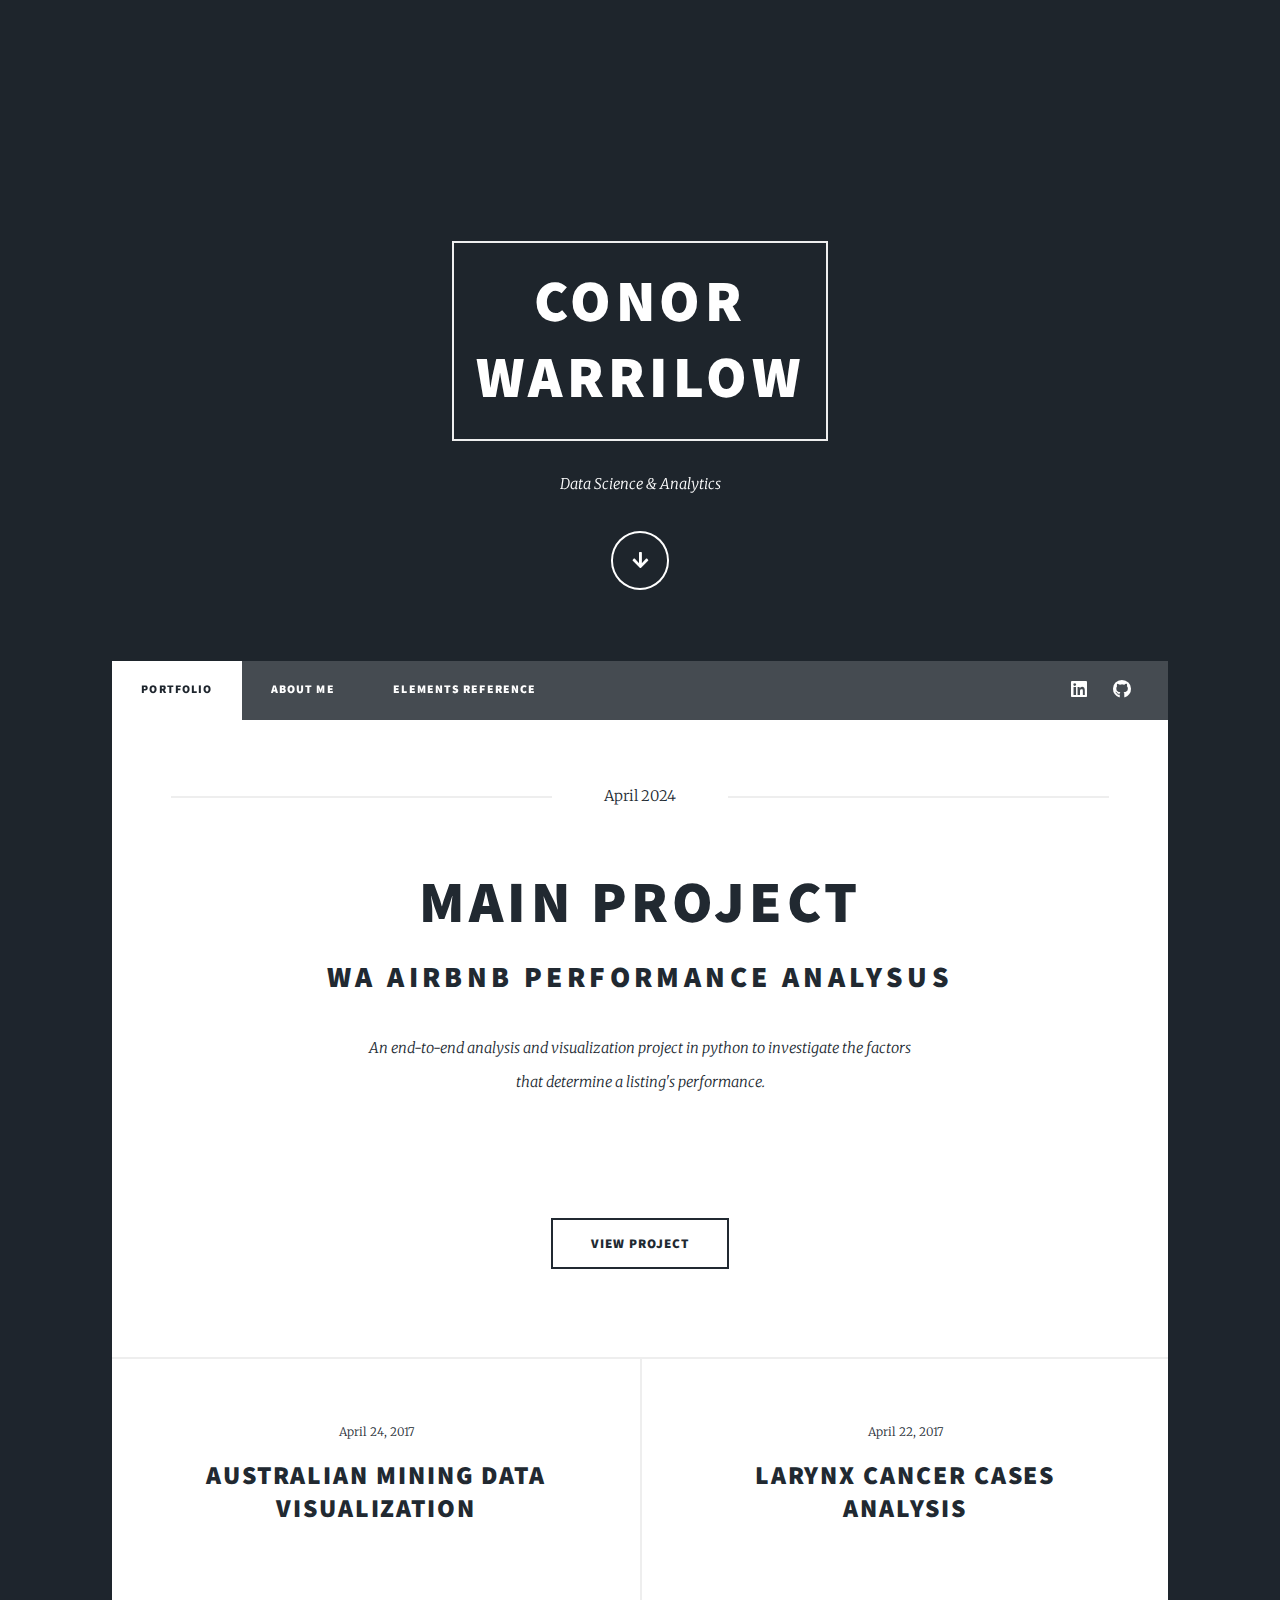
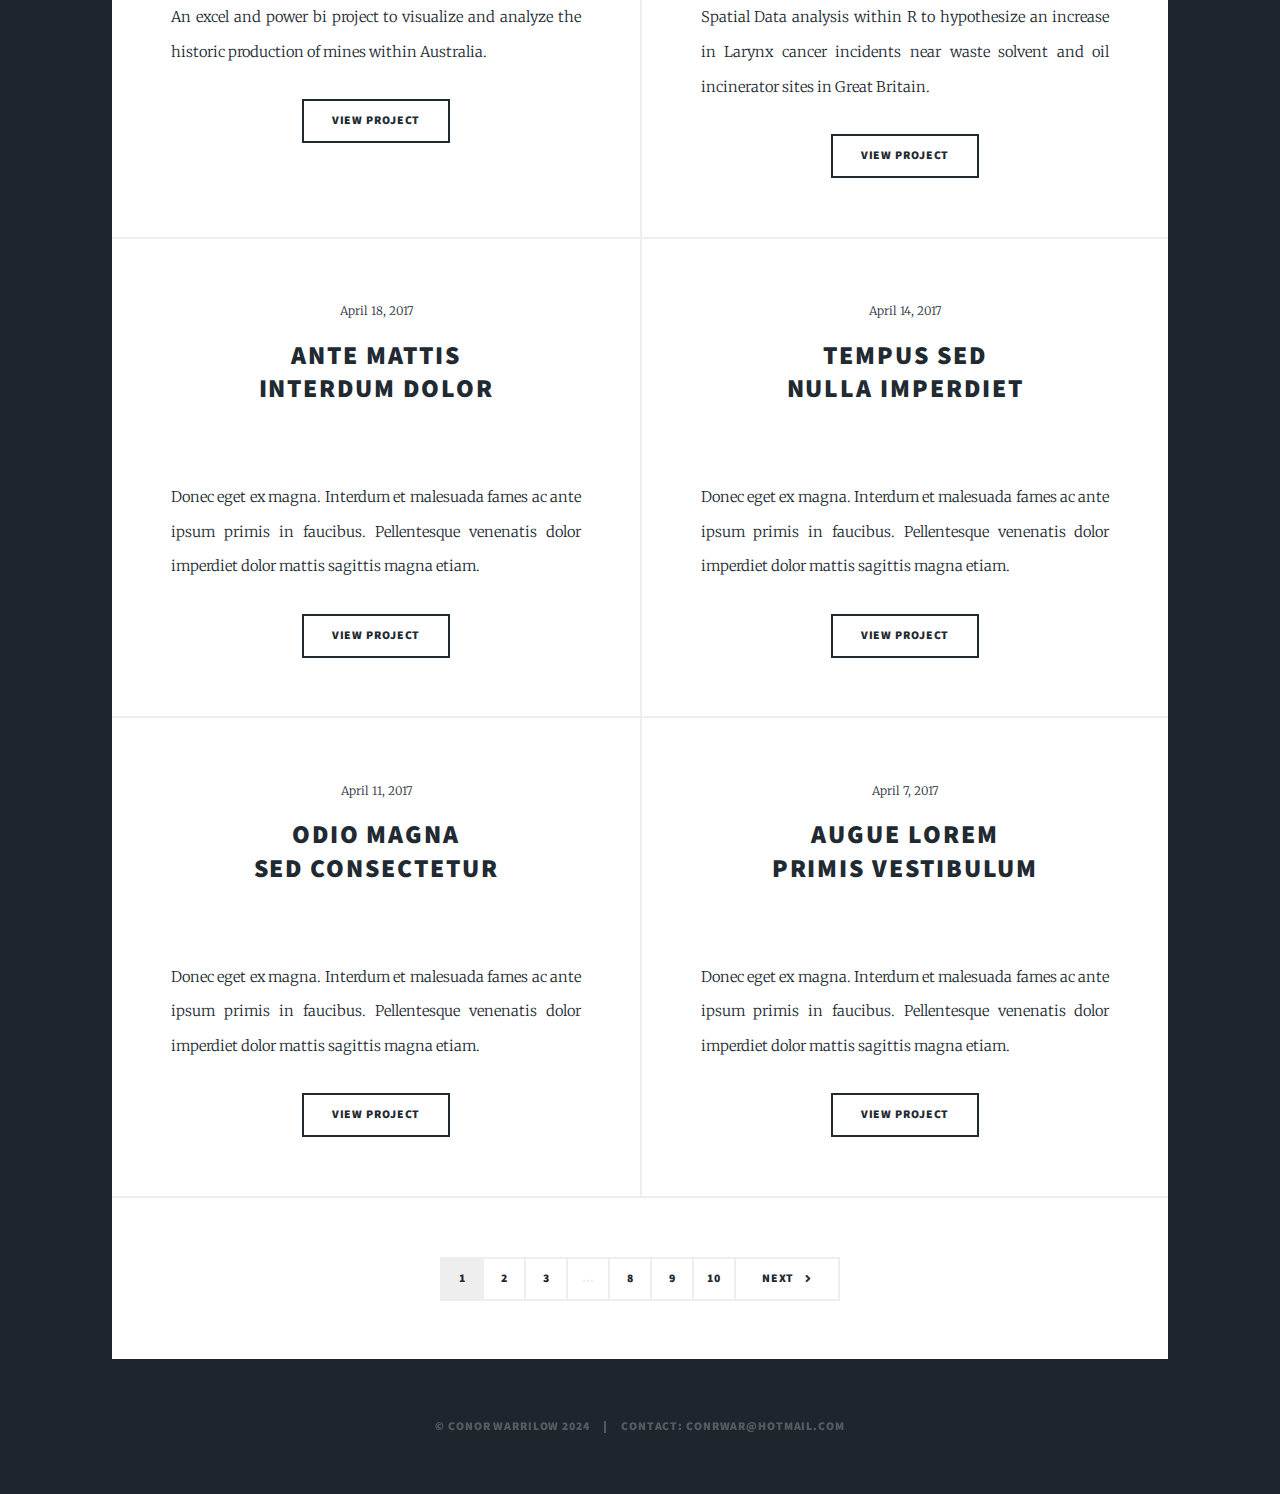
==== commit 306c3a05: "Update index.html" ====
--- a/index.html
+++ b/index.html
@@ -1,6 +1,6 @@
 <!DOCTYPE HTML>
 <!--
-	Massively by HTML5 UP
+	Conor Warrilow
 	html5up.net | @ajlkn
 	Free for personal and commercial use under the CCA 3.0 license (html5up.net/license)
 -->
@@ -19,13 +19,16 @@
 
 				<!-- Intro -->
 					<div id="intro">
-						<h1>Hey! I'm<br />
-						Conor Warrilow</h1>
-						<p>Data Science, Data Analytics, Visualization and Machine Learning
+						<h2 style = "font-size: 4em;" class="box">CONOR<br />
+						WARRILOW</h2>
+						<p style="font-size: 1em;"> <!-- Adjust the font size as needed -->
+							Data Science & Analytics
+						</p>
 						<ul class="actions">
 							<li><a href="#header" class="button icon solid solo fa-arrow-down scrolly">Continue</a></li>
 						</ul>
 					</div>
+				
 
 				<!-- Header -->
 					<header id="header">
@@ -51,17 +54,23 @@
 						<!-- Featured Post -->
 							<article class="post featured">
 								<header class="major">
-									<span class="date">April 25, 2017</span>
-									<h2><a href="https://github.com/ConorWarrilow/Airbnb-Performance-Analysis">Main Project<br />
-									<span style="font-size: 0.5em;">WA Airbnb Performance Analysis</span></a></h2>
-									<p>An end-to-end analysis and visualization project in python to<br />
-									investigate the factors that determine the performance of an airbnb listing in Western Australia.<br />
+									<span class="date">April 2024</span>
+<h2>
+    <a href="https://github.com/ConorWarrilow/Airbnb-Performance-Analysis">
+        Main Project
+        <br />
+        <span style="font-size: 0.5em;">WA Airbnb Performance Analysus</span>
+    </a>
+</h2>
+
+									<p>An end-to-end analysis and visualization project in python to investigate the factors<br />
+									that determine a listing's performance.<br />
 									</p>
 								</header>
 								
 								<a href="https://github.com/ConorWarrilow/Airbnb-Performance-Analysis" class="image main"><img src="images/Mythumbs/house_image-2.jpg" alt="" /></a>
 								<ul class="actions special">
-									<li><a href="#" class="button large">View Project</a></li>
+									<li><a href="https://github.com/ConorWarrilow/Airbnb-Performance-Analysis" class="button large">View Project</a></li>
 								</ul>
 							</article>
 
@@ -82,7 +91,7 @@
 								<article>
 									<header>
 										<span class="date">April 22, 2017</span>
-										<h2><a href="#">Analysis of Larynx Cancer Cases<br />
+										<h2><a href="#">Larynx Cancer Cases Analysis<br />
 										</a></h2>
 									</header>
 									<a href="#" class="image fit"><img src="images/Mythumbs/cancer_image-2.jpg" alt="" /></a>
@@ -158,7 +167,7 @@
 
 					</div>
 
-				<!-- Footer -->
+				<!-- Footer
 					<footer id="footer">
 						<section>
 							<form method="post" action="#">
@@ -206,13 +215,14 @@
 							</section>
 						</section>
 					</footer>
-
+-->	
 				<!-- Copyright -->
 					<div id="copyright">
-						<ul><li>&copy; Untitled</li><li>Design: <a href="https://html5up.net">HTML5 UP</a></li></ul>
+						<ul><li>&copy; Conor Warrilow 2024</li><li>Contact: conrwar@hotmail.com</li></ul>
 					</div>
 
 			</div>
+		
 
 		<!-- Scripts -->
 			<script src="assets/js/jquery.min.js"></script>
@@ -224,4 +234,4 @@
 			<script src="assets/js/main.js"></script>
 
 	</body>
-</html>+</html>
